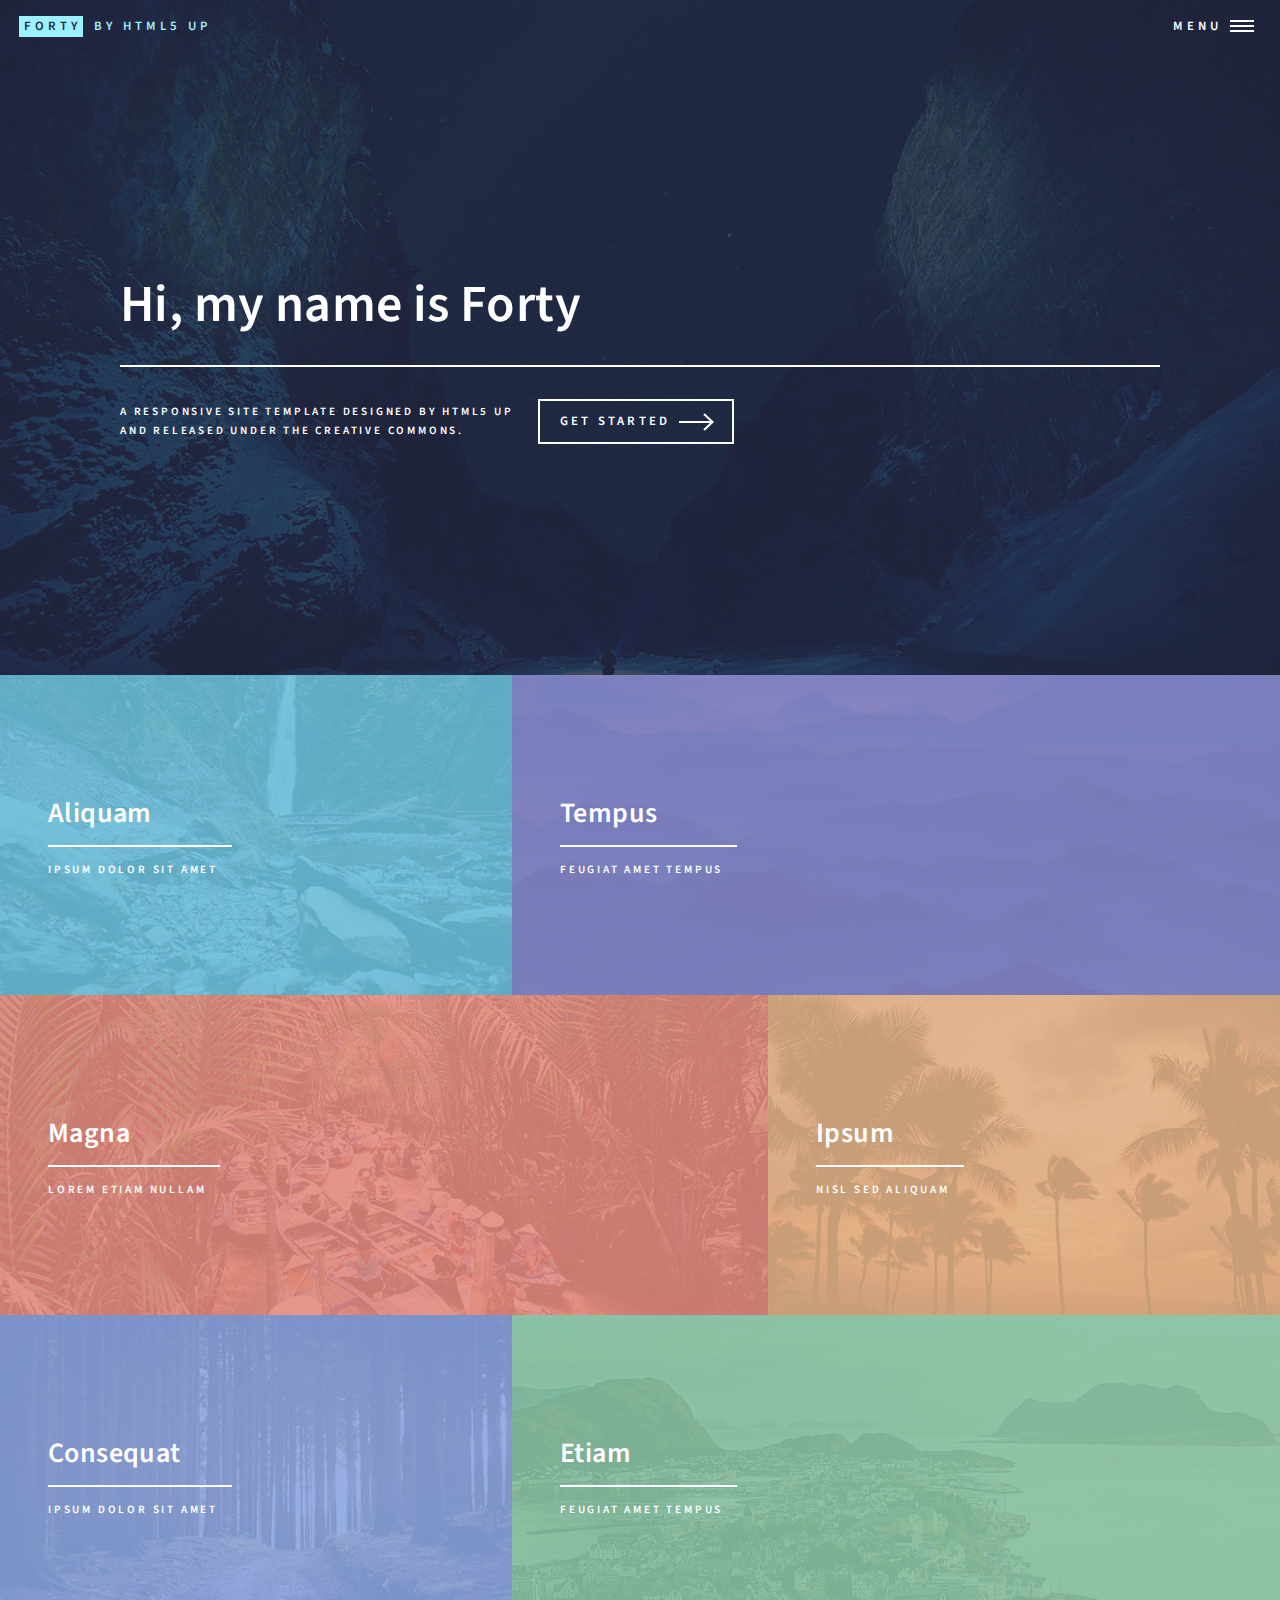
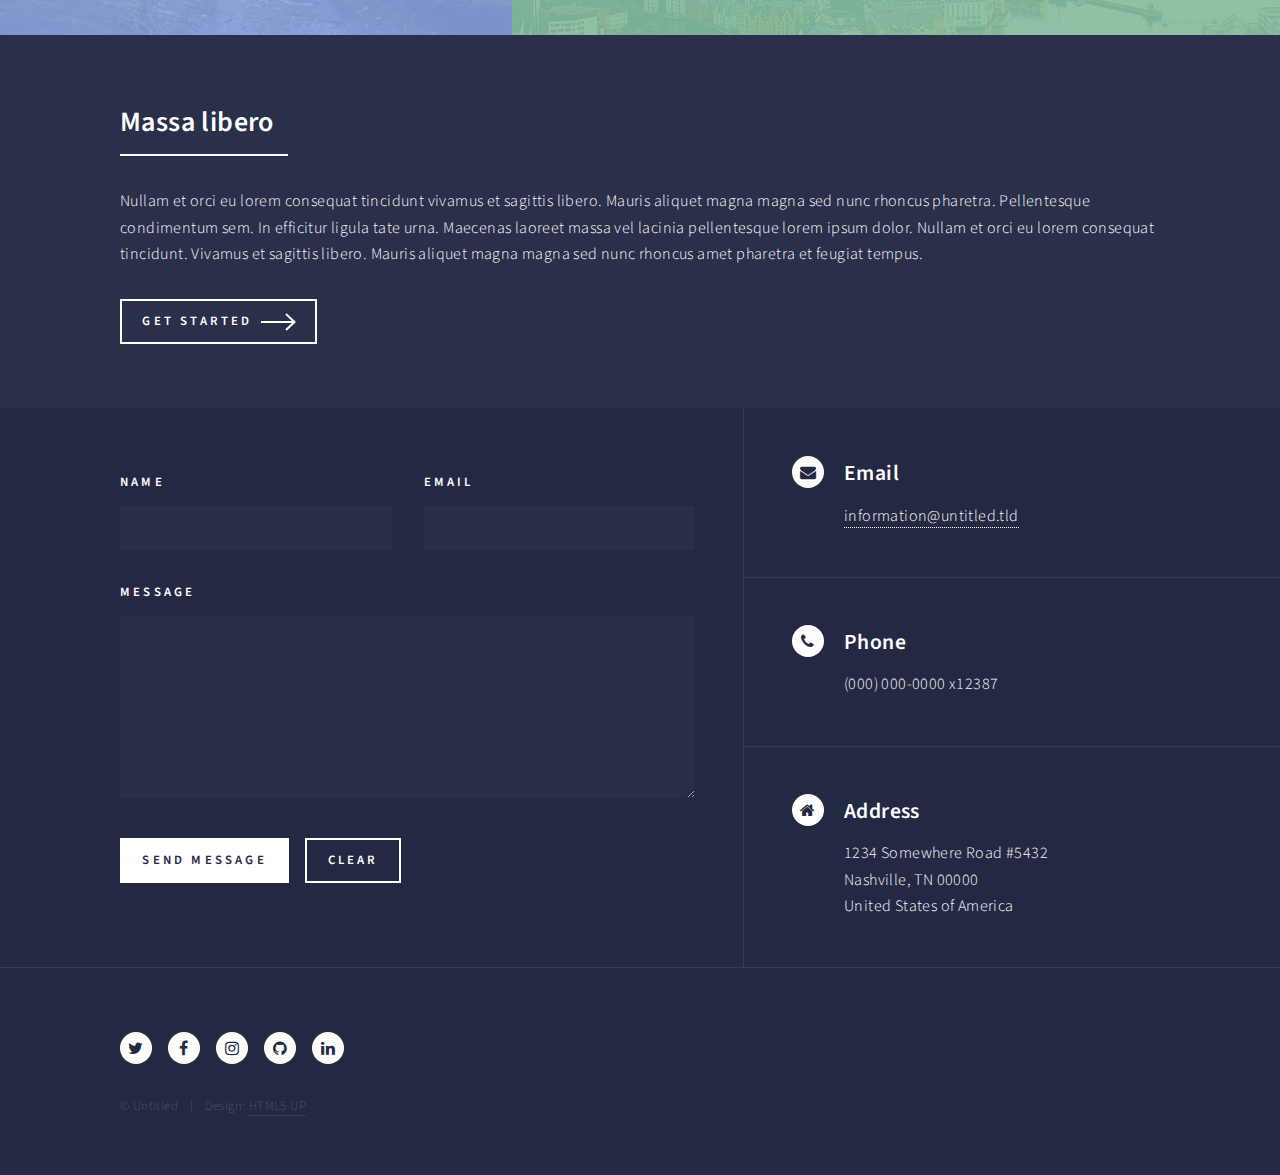
==== index.html @ fed8287c "Updates" ====
<!DOCTYPE html><html><head><meta charSet="utf-8"/><meta http-equiv="x-ua-compatible" content="ie=edge"/><meta name="viewport" content="width=device-width, initial-scale=1, shrink-to-fit=no"/><style data-href="/styles.12181c0f4aa42a146f04.css">@import url(https://fonts.googleapis.com/css?family=Source+Sans+Pro:300,300italic,600,600italic);
/*!
 *  Font Awesome 4.7.0 by @davegandy - http://fontawesome.io - @fontawesome
 *  License - http://fontawesome.io/license (Font: SIL OFL 1.1, CSS: MIT License)
 */@font-face{font-family:FontAwesome;src:url(/static/fontawesome-webfont-674f50d287a8c48dc19ba404d20fe713.eot);src:url(/static/fontawesome-webfont-674f50d287a8c48dc19ba404d20fe713.eot?#iefix&v=4.7.0) format("embedded-opentype"),url(/static/fontawesome-webfont-af7ae505a9eed503f8b8e6982036873e.woff2) format("woff2"),url(/static/fontawesome-webfont-fee66e712a8a08eef5805a46892932ad.woff) format("woff"),url(/static/fontawesome-webfont-b06871f281fee6b241d60582ae9369b9.ttf) format("truetype"),url(/static/fontawesome-webfont-912ec66d7572ff821749319396470bde.svg#fontawesomeregular) format("svg");font-weight:400;font-style:normal}.fa{display:inline-block;font:normal normal normal 14px/1 FontAwesome;font-size:inherit;text-rendering:auto;-webkit-font-smoothing:antialiased;-moz-osx-font-smoothing:grayscale}.fa-lg{font-size:1.33333333em;line-height:.75em;vertical-align:-15%}.fa-2x{font-size:2em}.fa-3x{font-size:3em}.fa-4x{font-size:4em}.fa-5x{font-size:5em}.fa-fw{width:1.28571429em;text-align:center}.fa-ul{padding-left:0;margin-left:2.14285714em;list-style-type:none}.fa-ul>li{position:relative}.fa-li{position:absolute;left:-2.14285714em;width:2.14285714em;top:.14285714em;text-align:center}.fa-li.fa-lg{left:-1.85714286em}.fa-border{padding:.2em .25em .15em;border:.08em solid #eee;border-radius:.1em}.fa-pull-left{float:left}.fa-pull-right{float:right}.fa.fa-pull-left{margin-right:.3em}.fa.fa-pull-right{margin-left:.3em}.pull-right{float:right}.pull-left{float:left}.fa.pull-left{margin-right:.3em}.fa.pull-right{margin-left:.3em}.fa-spin{-webkit-animation:fa-spin 2s linear infinite;animation:fa-spin 2s linear infinite}.fa-pulse{-webkit-animation:fa-spin 1s steps(8) infinite;animation:fa-spin 1s steps(8) infinite}@-webkit-keyframes fa-spin{0%{-webkit-transform:rotate(0deg);transform:rotate(0deg)}to{-webkit-transform:rotate(359deg);transform:rotate(359deg)}}@keyframes fa-spin{0%{-webkit-transform:rotate(0deg);transform:rotate(0deg)}to{-webkit-transform:rotate(359deg);transform:rotate(359deg)}}.fa-rotate-90{-ms-filter:"progid:DXImageTransform.Microsoft.BasicImage(rotation=1)";-webkit-transform:rotate(90deg);transform:rotate(90deg)}.fa-rotate-180{-ms-filter:"progid:DXImageTransform.Microsoft.BasicImage(rotation=2)";-webkit-transform:rotate(180deg);transform:rotate(180deg)}.fa-rotate-270{-ms-filter:"progid:DXImageTransform.Microsoft.BasicImage(rotation=3)";-webkit-transform:rotate(270deg);transform:rotate(270deg)}.fa-flip-horizontal{-ms-filter:"progid:DXImageTransform.Microsoft.BasicImage(rotation=0, mirror=1)";-webkit-transform:scaleX(-1);transform:scaleX(-1)}.fa-flip-vertical{-ms-filter:"progid:DXImageTransform.Microsoft.BasicImage(rotation=2, mirror=1)";-webkit-transform:scaleY(-1);transform:scaleY(-1)}:root .fa-flip-horizontal,:root .fa-flip-vertical,:root .fa-rotate-90,:root .fa-rotate-180,:root .fa-rotate-270{-webkit-filter:none;filter:none}.fa-stack{position:relative;display:inline-block;width:2em;height:2em;line-height:2em;vertical-align:middle}.fa-stack-1x,.fa-stack-2x{position:absolute;left:0;width:100%;text-align:center}.fa-stack-1x{line-height:inherit}.fa-stack-2x{font-size:2em}.fa-inverse{color:#fff}.fa-glass:before{content:"\F000"}.fa-music:before{content:"\F001"}.fa-search:before{content:"\F002"}.fa-envelope-o:before{content:"\F003"}.fa-heart:before{content:"\F004"}.fa-star:before{content:"\F005"}.fa-star-o:before{content:"\F006"}.fa-user:before{content:"\F007"}.fa-film:before{content:"\F008"}.fa-th-large:before{content:"\F009"}.fa-th:before{content:"\F00A"}.fa-th-list:before{content:"\F00B"}.fa-check:before{content:"\F00C"}.fa-close:before,.fa-remove:before,.fa-times:before{content:"\F00D"}.fa-search-plus:before{content:"\F00E"}.fa-search-minus:before{content:"\F010"}.fa-power-off:before{content:"\F011"}.fa-signal:before{content:"\F012"}.fa-cog:before,.fa-gear:before{content:"\F013"}.fa-trash-o:before{content:"\F014"}.fa-home:before{content:"\F015"}.fa-file-o:before{content:"\F016"}.fa-clock-o:before{content:"\F017"}.fa-road:before{content:"\F018"}.fa-download:before{content:"\F019"}.fa-arrow-circle-o-down:before{content:"\F01A"}.fa-arrow-circle-o-up:before{content:"\F01B"}.fa-inbox:before{content:"\F01C"}.fa-play-circle-o:before{content:"\F01D"}.fa-repeat:before,.fa-rotate-right:before{content:"\F01E"}.fa-refresh:before{content:"\F021"}.fa-list-alt:before{content:"\F022"}.fa-lock:before{content:"\F023"}.fa-flag:before{content:"\F024"}.fa-headphones:before{content:"\F025"}.fa-volume-off:before{content:"\F026"}.fa-volume-down:before{content:"\F027"}.fa-volume-up:before{content:"\F028"}.fa-qrcode:before{content:"\F029"}.fa-barcode:before{content:"\F02A"}.fa-tag:before{content:"\F02B"}.fa-tags:before{content:"\F02C"}.fa-book:before{content:"\F02D"}.fa-bookmark:before{content:"\F02E"}.fa-print:before{content:"\F02F"}.fa-camera:before{content:"\F030"}.fa-font:before{content:"\F031"}.fa-bold:before{content:"\F032"}.fa-italic:before{content:"\F033"}.fa-text-height:before{content:"\F034"}.fa-text-width:before{content:"\F035"}.fa-align-left:before{content:"\F036"}.fa-align-center:before{content:"\F037"}.fa-align-right:before{content:"\F038"}.fa-align-justify:before{content:"\F039"}.fa-list:before{content:"\F03A"}.fa-dedent:before,.fa-outdent:before{content:"\F03B"}.fa-indent:before{content:"\F03C"}.fa-video-camera:before{content:"\F03D"}.fa-image:before,.fa-photo:before,.fa-picture-o:before{content:"\F03E"}.fa-pencil:before{content:"\F040"}.fa-map-marker:before{content:"\F041"}.fa-adjust:before{content:"\F042"}.fa-tint:before{content:"\F043"}.fa-edit:before,.fa-pencil-square-o:before{content:"\F044"}.fa-share-square-o:before{content:"\F045"}.fa-check-square-o:before{content:"\F046"}.fa-arrows:before{content:"\F047"}.fa-step-backward:before{content:"\F048"}.fa-fast-backward:before{content:"\F049"}.fa-backward:before{content:"\F04A"}.fa-play:before{content:"\F04B"}.fa-pause:before{content:"\F04C"}.fa-stop:before{content:"\F04D"}.fa-forward:before{content:"\F04E"}.fa-fast-forward:before{content:"\F050"}.fa-step-forward:before{content:"\F051"}.fa-eject:before{content:"\F052"}.fa-chevron-left:before{content:"\F053"}.fa-chevron-right:before{content:"\F054"}.fa-plus-circle:before{content:"\F055"}.fa-minus-circle:before{content:"\F056"}.fa-times-circle:before{content:"\F057"}.fa-check-circle:before{content:"\F058"}.fa-question-circle:before{content:"\F059"}.fa-info-circle:before{content:"\F05A"}.fa-crosshairs:before{content:"\F05B"}.fa-times-circle-o:before{content:"\F05C"}.fa-check-circle-o:before{content:"\F05D"}.fa-ban:before{content:"\F05E"}.fa-arrow-left:before{content:"\F060"}.fa-arrow-right:before{content:"\F061"}.fa-arrow-up:before{content:"\F062"}.fa-arrow-down:before{content:"\F063"}.fa-mail-forward:before,.fa-share:before{content:"\F064"}.fa-expand:before{content:"\F065"}.fa-compress:before{content:"\F066"}.fa-plus:before{content:"\F067"}.fa-minus:before{content:"\F068"}.fa-asterisk:before{content:"\F069"}.fa-exclamation-circle:before{content:"\F06A"}.fa-gift:before{content:"\F06B"}.fa-leaf:before{content:"\F06C"}.fa-fire:before{content:"\F06D"}.fa-eye:before{content:"\F06E"}.fa-eye-slash:before{content:"\F070"}.fa-exclamation-triangle:before,.fa-warning:before{content:"\F071"}.fa-plane:before{content:"\F072"}.fa-calendar:before{content:"\F073"}.fa-random:before{content:"\F074"}.fa-comment:before{content:"\F075"}.fa-magnet:before{content:"\F076"}.fa-chevron-up:before{content:"\F077"}.fa-chevron-down:before{content:"\F078"}.fa-retweet:before{content:"\F079"}.fa-shopping-cart:before{content:"\F07A"}.fa-folder:before{content:"\F07B"}.fa-folder-open:before{content:"\F07C"}.fa-arrows-v:before{content:"\F07D"}.fa-arrows-h:before{content:"\F07E"}.fa-bar-chart-o:before,.fa-bar-chart:before{content:"\F080"}.fa-twitter-square:before{content:"\F081"}.fa-facebook-square:before{content:"\F082"}.fa-camera-retro:before{content:"\F083"}.fa-key:before{content:"\F084"}.fa-cogs:before,.fa-gears:before{content:"\F085"}.fa-comments:before{content:"\F086"}.fa-thumbs-o-up:before{content:"\F087"}.fa-thumbs-o-down:before{content:"\F088"}.fa-star-half:before{content:"\F089"}.fa-heart-o:before{content:"\F08A"}.fa-sign-out:before{content:"\F08B"}.fa-linkedin-square:before{content:"\F08C"}.fa-thumb-tack:before{content:"\F08D"}.fa-external-link:before{content:"\F08E"}.fa-sign-in:before{content:"\F090"}.fa-trophy:before{content:"\F091"}.fa-github-square:before{content:"\F092"}.fa-upload:before{content:"\F093"}.fa-lemon-o:before{content:"\F094"}.fa-phone:before{content:"\F095"}.fa-square-o:before{content:"\F096"}.fa-bookmark-o:before{content:"\F097"}.fa-phone-square:before{content:"\F098"}.fa-twitter:before{content:"\F099"}.fa-facebook-f:before,.fa-facebook:before{content:"\F09A"}.fa-github:before{content:"\F09B"}.fa-unlock:before{content:"\F09C"}.fa-credit-card:before{content:"\F09D"}.fa-feed:before,.fa-rss:before{content:"\F09E"}.fa-hdd-o:before{content:"\F0A0"}.fa-bullhorn:before{content:"\F0A1"}.fa-bell:before{content:"\F0F3"}.fa-certificate:before{content:"\F0A3"}.fa-hand-o-right:before{content:"\F0A4"}.fa-hand-o-left:before{content:"\F0A5"}.fa-hand-o-up:before{content:"\F0A6"}.fa-hand-o-down:before{content:"\F0A7"}.fa-arrow-circle-left:before{content:"\F0A8"}.fa-arrow-circle-right:before{content:"\F0A9"}.fa-arrow-circle-up:before{content:"\F0AA"}.fa-arrow-circle-down:before{content:"\F0AB"}.fa-globe:before{content:"\F0AC"}.fa-wrench:before{content:"\F0AD"}.fa-tasks:before{content:"\F0AE"}.fa-filter:before{content:"\F0B0"}.fa-briefcase:before{content:"\F0B1"}.fa-arrows-alt:before{content:"\F0B2"}.fa-group:before,.fa-users:before{content:"\F0C0"}.fa-chain:before,.fa-link:before{content:"\F0C1"}.fa-cloud:before{content:"\F0C2"}.fa-flask:before{content:"\F0C3"}.fa-cut:before,.fa-scissors:before{content:"\F0C4"}.fa-copy:before,.fa-files-o:before{content:"\F0C5"}.fa-paperclip:before{content:"\F0C6"}.fa-floppy-o:before,.fa-save:before{content:"\F0C7"}.fa-square:before{content:"\F0C8"}.fa-bars:before,.fa-navicon:before,.fa-reorder:before{content:"\F0C9"}.fa-list-ul:before{content:"\F0CA"}.fa-list-ol:before{content:"\F0CB"}.fa-strikethrough:before{content:"\F0CC"}.fa-underline:before{content:"\F0CD"}.fa-table:before{content:"\F0CE"}.fa-magic:before{content:"\F0D0"}.fa-truck:before{content:"\F0D1"}.fa-pinterest:before{content:"\F0D2"}.fa-pinterest-square:before{content:"\F0D3"}.fa-google-plus-square:before{content:"\F0D4"}.fa-google-plus:before{content:"\F0D5"}.fa-money:before{content:"\F0D6"}.fa-caret-down:before{content:"\F0D7"}.fa-caret-up:before{content:"\F0D8"}.fa-caret-left:before{content:"\F0D9"}.fa-caret-right:before{content:"\F0DA"}.fa-columns:before{content:"\F0DB"}.fa-sort:before,.fa-unsorted:before{content:"\F0DC"}.fa-sort-desc:before,.fa-sort-down:before{content:"\F0DD"}.fa-sort-asc:before,.fa-sort-up:before{content:"\F0DE"}.fa-envelope:before{content:"\F0E0"}.fa-linkedin:before{content:"\F0E1"}.fa-rotate-left:before,.fa-undo:before{content:"\F0E2"}.fa-gavel:before,.fa-legal:before{content:"\F0E3"}.fa-dashboard:before,.fa-tachometer:before{content:"\F0E4"}.fa-comment-o:before{content:"\F0E5"}.fa-comments-o:before{content:"\F0E6"}.fa-bolt:before,.fa-flash:before{content:"\F0E7"}.fa-sitemap:before{content:"\F0E8"}.fa-umbrella:before{content:"\F0E9"}.fa-clipboard:before,.fa-paste:before{content:"\F0EA"}.fa-lightbulb-o:before{content:"\F0EB"}.fa-exchange:before{content:"\F0EC"}.fa-cloud-download:before{content:"\F0ED"}.fa-cloud-upload:before{content:"\F0EE"}.fa-user-md:before{content:"\F0F0"}.fa-stethoscope:before{content:"\F0F1"}.fa-suitcase:before{content:"\F0F2"}.fa-bell-o:before{content:"\F0A2"}.fa-coffee:before{content:"\F0F4"}.fa-cutlery:before{content:"\F0F5"}.fa-file-text-o:before{content:"\F0F6"}.fa-building-o:before{content:"\F0F7"}.fa-hospital-o:before{content:"\F0F8"}.fa-ambulance:before{content:"\F0F9"}.fa-medkit:before{content:"\F0FA"}.fa-fighter-jet:before{content:"\F0FB"}.fa-beer:before{content:"\F0FC"}.fa-h-square:before{content:"\F0FD"}.fa-plus-square:before{content:"\F0FE"}.fa-angle-double-left:before{content:"\F100"}.fa-angle-double-right:before{content:"\F101"}.fa-angle-double-up:before{content:"\F102"}.fa-angle-double-down:before{content:"\F103"}.fa-angle-left:before{content:"\F104"}.fa-angle-right:before{content:"\F105"}.fa-angle-up:before{content:"\F106"}.fa-angle-down:before{content:"\F107"}.fa-desktop:before{content:"\F108"}.fa-laptop:before{content:"\F109"}.fa-tablet:before{content:"\F10A"}.fa-mobile-phone:before,.fa-mobile:before{content:"\F10B"}.fa-circle-o:before{content:"\F10C"}.fa-quote-left:before{content:"\F10D"}.fa-quote-right:before{content:"\F10E"}.fa-spinner:before{content:"\F110"}.fa-circle:before{content:"\F111"}.fa-mail-reply:before,.fa-reply:before{content:"\F112"}.fa-github-alt:before{content:"\F113"}.fa-folder-o:before{content:"\F114"}.fa-folder-open-o:before{content:"\F115"}.fa-smile-o:before{content:"\F118"}.fa-frown-o:before{content:"\F119"}.fa-meh-o:before{content:"\F11A"}.fa-gamepad:before{content:"\F11B"}.fa-keyboard-o:before{content:"\F11C"}.fa-flag-o:before{content:"\F11D"}.fa-flag-checkered:before{content:"\F11E"}.fa-terminal:before{content:"\F120"}.fa-code:before{content:"\F121"}.fa-mail-reply-all:before,.fa-reply-all:before{content:"\F122"}.fa-star-half-empty:before,.fa-star-half-full:before,.fa-star-half-o:before{content:"\F123"}.fa-location-arrow:before{content:"\F124"}.fa-crop:before{content:"\F125"}.fa-code-fork:before{content:"\F126"}.fa-chain-broken:before,.fa-unlink:before{content:"\F127"}.fa-question:before{content:"\F128"}.fa-info:before{content:"\F129"}.fa-exclamation:before{content:"\F12A"}.fa-superscript:before{content:"\F12B"}.fa-subscript:before{content:"\F12C"}.fa-eraser:before{content:"\F12D"}.fa-puzzle-piece:before{content:"\F12E"}.fa-microphone:before{content:"\F130"}.fa-microphone-slash:before{content:"\F131"}.fa-shield:before{content:"\F132"}.fa-calendar-o:before{content:"\F133"}.fa-fire-extinguisher:before{content:"\F134"}.fa-rocket:before{content:"\F135"}.fa-maxcdn:before{content:"\F136"}.fa-chevron-circle-left:before{content:"\F137"}.fa-chevron-circle-right:before{content:"\F138"}.fa-chevron-circle-up:before{content:"\F139"}.fa-chevron-circle-down:before{content:"\F13A"}.fa-html5:before{content:"\F13B"}.fa-css3:before{content:"\F13C"}.fa-anchor:before{content:"\F13D"}.fa-unlock-alt:before{content:"\F13E"}.fa-bullseye:before{content:"\F140"}.fa-ellipsis-h:before{content:"\F141"}.fa-ellipsis-v:before{content:"\F142"}.fa-rss-square:before{content:"\F143"}.fa-play-circle:before{content:"\F144"}.fa-ticket:before{content:"\F145"}.fa-minus-square:before{content:"\F146"}.fa-minus-square-o:before{content:"\F147"}.fa-level-up:before{content:"\F148"}.fa-level-down:before{content:"\F149"}.fa-check-square:before{content:"\F14A"}.fa-pencil-square:before{content:"\F14B"}.fa-external-link-square:before{content:"\F14C"}.fa-share-square:before{content:"\F14D"}.fa-compass:before{content:"\F14E"}.fa-caret-square-o-down:before,.fa-toggle-down:before{content:"\F150"}.fa-caret-square-o-up:before,.fa-toggle-up:before{content:"\F151"}.fa-caret-square-o-right:before,.fa-toggle-right:before{content:"\F152"}.fa-eur:before,.fa-euro:before{content:"\F153"}.fa-gbp:before{content:"\F154"}.fa-dollar:before,.fa-usd:before{content:"\F155"}.fa-inr:before,.fa-rupee:before{content:"\F156"}.fa-cny:before,.fa-jpy:before,.fa-rmb:before,.fa-yen:before{content:"\F157"}.fa-rouble:before,.fa-rub:before,.fa-ruble:before{content:"\F158"}.fa-krw:before,.fa-won:before{content:"\F159"}.fa-bitcoin:before,.fa-btc:before{content:"\F15A"}.fa-file:before{content:"\F15B"}.fa-file-text:before{content:"\F15C"}.fa-sort-alpha-asc:before{content:"\F15D"}.fa-sort-alpha-desc:before{content:"\F15E"}.fa-sort-amount-asc:before{content:"\F160"}.fa-sort-amount-desc:before{content:"\F161"}.fa-sort-numeric-asc:before{content:"\F162"}.fa-sort-numeric-desc:before{content:"\F163"}.fa-thumbs-up:before{content:"\F164"}.fa-thumbs-down:before{content:"\F165"}.fa-youtube-square:before{content:"\F166"}.fa-youtube:before{content:"\F167"}.fa-xing:before{content:"\F168"}.fa-xing-square:before{content:"\F169"}.fa-youtube-play:before{content:"\F16A"}.fa-dropbox:before{content:"\F16B"}.fa-stack-overflow:before{content:"\F16C"}.fa-instagram:before{content:"\F16D"}.fa-flickr:before{content:"\F16E"}.fa-adn:before{content:"\F170"}.fa-bitbucket:before{content:"\F171"}.fa-bitbucket-square:before{content:"\F172"}.fa-tumblr:before{content:"\F173"}.fa-tumblr-square:before{content:"\F174"}.fa-long-arrow-down:before{content:"\F175"}.fa-long-arrow-up:before{content:"\F176"}.fa-long-arrow-left:before{content:"\F177"}.fa-long-arrow-right:before{content:"\F178"}.fa-apple:before{content:"\F179"}.fa-windows:before{content:"\F17A"}.fa-android:before{content:"\F17B"}.fa-linux:before{content:"\F17C"}.fa-dribbble:before{content:"\F17D"}.fa-skype:before{content:"\F17E"}.fa-foursquare:before{content:"\F180"}.fa-trello:before{content:"\F181"}.fa-female:before{content:"\F182"}.fa-male:before{content:"\F183"}.fa-gittip:before,.fa-gratipay:before{content:"\F184"}.fa-sun-o:before{content:"\F185"}.fa-moon-o:before{content:"\F186"}.fa-archive:before{content:"\F187"}.fa-bug:before{content:"\F188"}.fa-vk:before{content:"\F189"}.fa-weibo:before{content:"\F18A"}.fa-renren:before{content:"\F18B"}.fa-pagelines:before{content:"\F18C"}.fa-stack-exchange:before{content:"\F18D"}.fa-arrow-circle-o-right:before{content:"\F18E"}.fa-arrow-circle-o-left:before{content:"\F190"}.fa-caret-square-o-left:before,.fa-toggle-left:before{content:"\F191"}.fa-dot-circle-o:before{content:"\F192"}.fa-wheelchair:before{content:"\F193"}.fa-vimeo-square:before{content:"\F194"}.fa-try:before,.fa-turkish-lira:before{content:"\F195"}.fa-plus-square-o:before{content:"\F196"}.fa-space-shuttle:before{content:"\F197"}.fa-slack:before{content:"\F198"}.fa-envelope-square:before{content:"\F199"}.fa-wordpress:before{content:"\F19A"}.fa-openid:before{content:"\F19B"}.fa-bank:before,.fa-institution:before,.fa-university:before{content:"\F19C"}.fa-graduation-cap:before,.fa-mortar-board:before{content:"\F19D"}.fa-yahoo:before{content:"\F19E"}.fa-google:before{content:"\F1A0"}.fa-reddit:before{content:"\F1A1"}.fa-reddit-square:before{content:"\F1A2"}.fa-stumbleupon-circle:before{content:"\F1A3"}.fa-stumbleupon:before{content:"\F1A4"}.fa-delicious:before{content:"\F1A5"}.fa-digg:before{content:"\F1A6"}.fa-pied-piper-pp:before{content:"\F1A7"}.fa-pied-piper-alt:before{content:"\F1A8"}.fa-drupal:before{content:"\F1A9"}.fa-joomla:before{content:"\F1AA"}.fa-language:before{content:"\F1AB"}.fa-fax:before{content:"\F1AC"}.fa-building:before{content:"\F1AD"}.fa-child:before{content:"\F1AE"}.fa-paw:before{content:"\F1B0"}.fa-spoon:before{content:"\F1B1"}.fa-cube:before{content:"\F1B2"}.fa-cubes:before{content:"\F1B3"}.fa-behance:before{content:"\F1B4"}.fa-behance-square:before{content:"\F1B5"}.fa-steam:before{content:"\F1B6"}.fa-steam-square:before{content:"\F1B7"}.fa-recycle:before{content:"\F1B8"}.fa-automobile:before,.fa-car:before{content:"\F1B9"}.fa-cab:before,.fa-taxi:before{content:"\F1BA"}.fa-tree:before{content:"\F1BB"}.fa-spotify:before{content:"\F1BC"}.fa-deviantart:before{content:"\F1BD"}.fa-soundcloud:before{content:"\F1BE"}.fa-database:before{content:"\F1C0"}.fa-file-pdf-o:before{content:"\F1C1"}.fa-file-word-o:before{content:"\F1C2"}.fa-file-excel-o:before{content:"\F1C3"}.fa-file-powerpoint-o:before{content:"\F1C4"}.fa-file-image-o:before,.fa-file-photo-o:before,.fa-file-picture-o:before{content:"\F1C5"}.fa-file-archive-o:before,.fa-file-zip-o:before{content:"\F1C6"}.fa-file-audio-o:before,.fa-file-sound-o:before{content:"\F1C7"}.fa-file-movie-o:before,.fa-file-video-o:before{content:"\F1C8"}.fa-file-code-o:before{content:"\F1C9"}.fa-vine:before{content:"\F1CA"}.fa-codepen:before{content:"\F1CB"}.fa-jsfiddle:before{content:"\F1CC"}.fa-life-bouy:before,.fa-life-buoy:before,.fa-life-ring:before,.fa-life-saver:before,.fa-support:before{content:"\F1CD"}.fa-circle-o-notch:before{content:"\F1CE"}.fa-ra:before,.fa-rebel:before,.fa-resistance:before{content:"\F1D0"}.fa-empire:before,.fa-ge:before{content:"\F1D1"}.fa-git-square:before{content:"\F1D2"}.fa-git:before{content:"\F1D3"}.fa-hacker-news:before,.fa-y-combinator-square:before,.fa-yc-square:before{content:"\F1D4"}.fa-tencent-weibo:before{content:"\F1D5"}.fa-qq:before{content:"\F1D6"}.fa-wechat:before,.fa-weixin:before{content:"\F1D7"}.fa-paper-plane:before,.fa-send:before{content:"\F1D8"}.fa-paper-plane-o:before,.fa-send-o:before{content:"\F1D9"}.fa-history:before{content:"\F1DA"}.fa-circle-thin:before{content:"\F1DB"}.fa-header:before{content:"\F1DC"}.fa-paragraph:before{content:"\F1DD"}.fa-sliders:before{content:"\F1DE"}.fa-share-alt:before{content:"\F1E0"}.fa-share-alt-square:before{content:"\F1E1"}.fa-bomb:before{content:"\F1E2"}.fa-futbol-o:before,.fa-soccer-ball-o:before{content:"\F1E3"}.fa-tty:before{content:"\F1E4"}.fa-binoculars:before{content:"\F1E5"}.fa-plug:before{content:"\F1E6"}.fa-slideshare:before{content:"\F1E7"}.fa-twitch:before{content:"\F1E8"}.fa-yelp:before{content:"\F1E9"}.fa-newspaper-o:before{content:"\F1EA"}.fa-wifi:before{content:"\F1EB"}.fa-calculator:before{content:"\F1EC"}.fa-paypal:before{content:"\F1ED"}.fa-google-wallet:before{content:"\F1EE"}.fa-cc-visa:before{content:"\F1F0"}.fa-cc-mastercard:before{content:"\F1F1"}.fa-cc-discover:before{content:"\F1F2"}.fa-cc-amex:before{content:"\F1F3"}.fa-cc-paypal:before{content:"\F1F4"}.fa-cc-stripe:before{content:"\F1F5"}.fa-bell-slash:before{content:"\F1F6"}.fa-bell-slash-o:before{content:"\F1F7"}.fa-trash:before{content:"\F1F8"}.fa-copyright:before{content:"\F1F9"}.fa-at:before{content:"\F1FA"}.fa-eyedropper:before{content:"\F1FB"}.fa-paint-brush:before{content:"\F1FC"}.fa-birthday-cake:before{content:"\F1FD"}.fa-area-chart:before{content:"\F1FE"}.fa-pie-chart:before{content:"\F200"}.fa-line-chart:before{content:"\F201"}.fa-lastfm:before{content:"\F202"}.fa-lastfm-square:before{content:"\F203"}.fa-toggle-off:before{content:"\F204"}.fa-toggle-on:before{content:"\F205"}.fa-bicycle:before{content:"\F206"}.fa-bus:before{content:"\F207"}.fa-ioxhost:before{content:"\F208"}.fa-angellist:before{content:"\F209"}.fa-cc:before{content:"\F20A"}.fa-ils:before,.fa-shekel:before,.fa-sheqel:before{content:"\F20B"}.fa-meanpath:before{content:"\F20C"}.fa-buysellads:before{content:"\F20D"}.fa-connectdevelop:before{content:"\F20E"}.fa-dashcube:before{content:"\F210"}.fa-forumbee:before{content:"\F211"}.fa-leanpub:before{content:"\F212"}.fa-sellsy:before{content:"\F213"}.fa-shirtsinbulk:before{content:"\F214"}.fa-simplybuilt:before{content:"\F215"}.fa-skyatlas:before{content:"\F216"}.fa-cart-plus:before{content:"\F217"}.fa-cart-arrow-down:before{content:"\F218"}.fa-diamond:before{content:"\F219"}.fa-ship:before{content:"\F21A"}.fa-user-secret:before{content:"\F21B"}.fa-motorcycle:before{content:"\F21C"}.fa-street-view:before{content:"\F21D"}.fa-heartbeat:before{content:"\F21E"}.fa-venus:before{content:"\F221"}.fa-mars:before{content:"\F222"}.fa-mercury:before{content:"\F223"}.fa-intersex:before,.fa-transgender:before{content:"\F224"}.fa-transgender-alt:before{content:"\F225"}.fa-venus-double:before{content:"\F226"}.fa-mars-double:before{content:"\F227"}.fa-venus-mars:before{content:"\F228"}.fa-mars-stroke:before{content:"\F229"}.fa-mars-stroke-v:before{content:"\F22A"}.fa-mars-stroke-h:before{content:"\F22B"}.fa-neuter:before{content:"\F22C"}.fa-genderless:before{content:"\F22D"}.fa-facebook-official:before{content:"\F230"}.fa-pinterest-p:before{content:"\F231"}.fa-whatsapp:before{content:"\F232"}.fa-server:before{content:"\F233"}.fa-user-plus:before{content:"\F234"}.fa-user-times:before{content:"\F235"}.fa-bed:before,.fa-hotel:before{content:"\F236"}.fa-viacoin:before{content:"\F237"}.fa-train:before{content:"\F238"}.fa-subway:before{content:"\F239"}.fa-medium:before{content:"\F23A"}.fa-y-combinator:before,.fa-yc:before{content:"\F23B"}.fa-optin-monster:before{content:"\F23C"}.fa-opencart:before{content:"\F23D"}.fa-expeditedssl:before{content:"\F23E"}.fa-battery-4:before,.fa-battery-full:before,.fa-battery:before{content:"\F240"}.fa-battery-3:before,.fa-battery-three-quarters:before{content:"\F241"}.fa-battery-2:before,.fa-battery-half:before{content:"\F242"}.fa-battery-1:before,.fa-battery-quarter:before{content:"\F243"}.fa-battery-0:before,.fa-battery-empty:before{content:"\F244"}.fa-mouse-pointer:before{content:"\F245"}.fa-i-cursor:before{content:"\F246"}.fa-object-group:before{content:"\F247"}.fa-object-ungroup:before{content:"\F248"}.fa-sticky-note:before{content:"\F249"}.fa-sticky-note-o:before{content:"\F24A"}.fa-cc-jcb:before{content:"\F24B"}.fa-cc-diners-club:before{content:"\F24C"}.fa-clone:before{content:"\F24D"}.fa-balance-scale:before{content:"\F24E"}.fa-hourglass-o:before{content:"\F250"}.fa-hourglass-1:before,.fa-hourglass-start:before{content:"\F251"}.fa-hourglass-2:before,.fa-hourglass-half:before{content:"\F252"}.fa-hourglass-3:before,.fa-hourglass-end:before{content:"\F253"}.fa-hourglass:before{content:"\F254"}.fa-hand-grab-o:before,.fa-hand-rock-o:before{content:"\F255"}.fa-hand-paper-o:before,.fa-hand-stop-o:before{content:"\F256"}.fa-hand-scissors-o:before{content:"\F257"}.fa-hand-lizard-o:before{content:"\F258"}.fa-hand-spock-o:before{content:"\F259"}.fa-hand-pointer-o:before{content:"\F25A"}.fa-hand-peace-o:before{content:"\F25B"}.fa-trademark:before{content:"\F25C"}.fa-registered:before{content:"\F25D"}.fa-creative-commons:before{content:"\F25E"}.fa-gg:before{content:"\F260"}.fa-gg-circle:before{content:"\F261"}.fa-tripadvisor:before{content:"\F262"}.fa-odnoklassniki:before{content:"\F263"}.fa-odnoklassniki-square:before{content:"\F264"}.fa-get-pocket:before{content:"\F265"}.fa-wikipedia-w:before{content:"\F266"}.fa-safari:before{content:"\F267"}.fa-chrome:before{content:"\F268"}.fa-firefox:before{content:"\F269"}.fa-opera:before{content:"\F26A"}.fa-internet-explorer:before{content:"\F26B"}.fa-television:before,.fa-tv:before{content:"\F26C"}.fa-contao:before{content:"\F26D"}.fa-500px:before{content:"\F26E"}.fa-amazon:before{content:"\F270"}.fa-calendar-plus-o:before{content:"\F271"}.fa-calendar-minus-o:before{content:"\F272"}.fa-calendar-times-o:before{content:"\F273"}.fa-calendar-check-o:before{content:"\F274"}.fa-industry:before{content:"\F275"}.fa-map-pin:before{content:"\F276"}.fa-map-signs:before{content:"\F277"}.fa-map-o:before{content:"\F278"}.fa-map:before{content:"\F279"}.fa-commenting:before{content:"\F27A"}.fa-commenting-o:before{content:"\F27B"}.fa-houzz:before{content:"\F27C"}.fa-vimeo:before{content:"\F27D"}.fa-black-tie:before{content:"\F27E"}.fa-fonticons:before{content:"\F280"}.fa-reddit-alien:before{content:"\F281"}.fa-edge:before{content:"\F282"}.fa-credit-card-alt:before{content:"\F283"}.fa-codiepie:before{content:"\F284"}.fa-modx:before{content:"\F285"}.fa-fort-awesome:before{content:"\F286"}.fa-usb:before{content:"\F287"}.fa-product-hunt:before{content:"\F288"}.fa-mixcloud:before{content:"\F289"}.fa-scribd:before{content:"\F28A"}.fa-pause-circle:before{content:"\F28B"}.fa-pause-circle-o:before{content:"\F28C"}.fa-stop-circle:before{content:"\F28D"}.fa-stop-circle-o:before{content:"\F28E"}.fa-shopping-bag:before{content:"\F290"}.fa-shopping-basket:before{content:"\F291"}.fa-hashtag:before{content:"\F292"}.fa-bluetooth:before{content:"\F293"}.fa-bluetooth-b:before{content:"\F294"}.fa-percent:before{content:"\F295"}.fa-gitlab:before{content:"\F296"}.fa-wpbeginner:before{content:"\F297"}.fa-wpforms:before{content:"\F298"}.fa-envira:before{content:"\F299"}.fa-universal-access:before{content:"\F29A"}.fa-wheelchair-alt:before{content:"\F29B"}.fa-question-circle-o:before{content:"\F29C"}.fa-blind:before{content:"\F29D"}.fa-audio-description:before{content:"\F29E"}.fa-volume-control-phone:before{content:"\F2A0"}.fa-braille:before{content:"\F2A1"}.fa-assistive-listening-systems:before{content:"\F2A2"}.fa-american-sign-language-interpreting:before,.fa-asl-interpreting:before{content:"\F2A3"}.fa-deaf:before,.fa-deafness:before,.fa-hard-of-hearing:before{content:"\F2A4"}.fa-glide:before{content:"\F2A5"}.fa-glide-g:before{content:"\F2A6"}.fa-sign-language:before,.fa-signing:before{content:"\F2A7"}.fa-low-vision:before{content:"\F2A8"}.fa-viadeo:before{content:"\F2A9"}.fa-viadeo-square:before{content:"\F2AA"}.fa-snapchat:before{content:"\F2AB"}.fa-snapchat-ghost:before{content:"\F2AC"}.fa-snapchat-square:before{content:"\F2AD"}.fa-pied-piper:before{content:"\F2AE"}.fa-first-order:before{content:"\F2B0"}.fa-yoast:before{content:"\F2B1"}.fa-themeisle:before{content:"\F2B2"}.fa-google-plus-circle:before,.fa-google-plus-official:before{content:"\F2B3"}.fa-fa:before,.fa-font-awesome:before{content:"\F2B4"}.fa-handshake-o:before{content:"\F2B5"}.fa-envelope-open:before{content:"\F2B6"}.fa-envelope-open-o:before{content:"\F2B7"}.fa-linode:before{content:"\F2B8"}.fa-address-book:before{content:"\F2B9"}.fa-address-book-o:before{content:"\F2BA"}.fa-address-card:before,.fa-vcard:before{content:"\F2BB"}.fa-address-card-o:before,.fa-vcard-o:before{content:"\F2BC"}.fa-user-circle:before{content:"\F2BD"}.fa-user-circle-o:before{content:"\F2BE"}.fa-user-o:before{content:"\F2C0"}.fa-id-badge:before{content:"\F2C1"}.fa-drivers-license:before,.fa-id-card:before{content:"\F2C2"}.fa-drivers-license-o:before,.fa-id-card-o:before{content:"\F2C3"}.fa-quora:before{content:"\F2C4"}.fa-free-code-camp:before{content:"\F2C5"}.fa-telegram:before{content:"\F2C6"}.fa-thermometer-4:before,.fa-thermometer-full:before,.fa-thermometer:before{content:"\F2C7"}.fa-thermometer-3:before,.fa-thermometer-three-quarters:before{content:"\F2C8"}.fa-thermometer-2:before,.fa-thermometer-half:before{content:"\F2C9"}.fa-thermometer-1:before,.fa-thermometer-quarter:before{content:"\F2CA"}.fa-thermometer-0:before,.fa-thermometer-empty:before{content:"\F2CB"}.fa-shower:before{content:"\F2CC"}.fa-bath:before,.fa-bathtub:before,.fa-s15:before{content:"\F2CD"}.fa-podcast:before{content:"\F2CE"}.fa-window-maximize:before{content:"\F2D0"}.fa-window-minimize:before{content:"\F2D1"}.fa-window-restore:before{content:"\F2D2"}.fa-times-rectangle:before,.fa-window-close:before{content:"\F2D3"}.fa-times-rectangle-o:before,.fa-window-close-o:before{content:"\F2D4"}.fa-bandcamp:before{content:"\F2D5"}.fa-grav:before{content:"\F2D6"}.fa-etsy:before{content:"\F2D7"}.fa-imdb:before{content:"\F2D8"}.fa-ravelry:before{content:"\F2D9"}.fa-eercast:before{content:"\F2DA"}.fa-microchip:before{content:"\F2DB"}.fa-snowflake-o:before{content:"\F2DC"}.fa-superpowers:before{content:"\F2DD"}.fa-wpexplorer:before{content:"\F2DE"}.fa-meetup:before{content:"\F2E0"}.sr-only{position:absolute;width:1px;height:1px;padding:0;margin:-1px;overflow:hidden;clip:rect(0,0,0,0);border:0}.sr-only-focusable:active,.sr-only-focusable:focus{position:static;width:auto;height:auto;margin:0;overflow:visible;clip:auto}.mb-5{margin-bottom:2em}@media screen and (min-width:981px){.grid-wrapper{display:grid;grid-gap:0 2.25em;grid-template-columns:repeat(12,1fr);margin:0 auto;width:100%}.col-1{grid-column:span 1}.col-2{grid-column:span 2}.col-3{grid-column:span 3}.col-4{grid-column:span 4}.col-5{grid-column:span 5}.col-6{grid-column:span 6}.col-7{grid-column:span 7}.col-8{grid-column:span 8}.col-9{grid-column:span 9}.col-10{grid-column:span 10}.col-11{grid-column:span 11}.col-12{grid-column:span 12}}a,abbr,acronym,address,applet,article,aside,audio,b,big,blockquote,body,canvas,caption,center,cite,code,dd,del,details,dfn,div,dl,dt,em,embed,fieldset,figcaption,figure,footer,form,h1,h2,h3,h4,h5,h6,header,hgroup,html,i,iframe,img,ins,kbd,label,legend,li,mark,menu,nav,object,ol,output,p,pre,q,ruby,s,samp,section,small,span,strike,strong,sub,summary,sup,table,tbody,td,tfoot,th,thead,time,tr,tt,u,ul,var,video{margin:0;padding:0;border:0;font-size:100%;font:inherit;vertical-align:baseline}article,aside,details,figcaption,figure,footer,header,hgroup,menu,nav,section{display:block}body{line-height:1}ol,ul{list-style:none}blockquote,q{quotes:none}blockquote:after,blockquote:before,q:after,q:before{content:"";content:none}table{border-collapse:collapse;border-spacing:0}body{-webkit-text-size-adjust:none}*,:after,:before{box-sizing:border-box}@-ms-viewport{width:device-width}body{-ms-overflow-style:scrollbar}@media screen and (max-width:480px){body,html{min-width:320px}}body{background:#242943}body.is-loading *,body.is-loading :after,body.is-loading :before{-webkit-animation:none!important;animation:none!important;-webkit-transition:none!important;transition:none!important}body,input,select,textarea{color:#fff;font-family:Source Sans Pro,Helvetica,sans-serif;font-size:17pt;font-weight:300;letter-spacing:.025em;line-height:1.65}@media screen and (max-width:1680px){body,input,select,textarea{font-size:14pt}}@media screen and (max-width:1280px){body,input,select,textarea{font-size:12pt}}@media screen and (max-width:360px){body,input,select,textarea{font-size:11pt}}a{-webkit-transition:color .2s ease-in-out,border-bottom-color .2s ease-in-out;transition:color .2s ease-in-out,border-bottom-color .2s ease-in-out;border-bottom:1px dotted;color:inherit;text-decoration:none}a:hover{border-bottom-color:transparent;color:#9bf1ff!important}a:active{color:#53e3fb!important}b,strong{color:#fff;font-weight:600}em,i{font-style:italic}p{margin:0 0 2em}h1,h2,h3,h4,h5,h6{color:#fff;font-weight:600;line-height:1.65;margin:0 0 1em}h1 a,h2 a,h3 a,h4 a,h5 a,h6 a{color:inherit;border-bottom:0}h1{font-size:2.5em}h2{font-size:1.75em}h3{font-size:1.35em}h4{font-size:1.1em}h5{font-size:.9em}h6{font-size:.7em}@media screen and (max-width:736px){h1{font-size:2em}h2{font-size:1.5em}h3{font-size:1.25em}}sub{top:.5em}sub,sup{font-size:.8em;position:relative}sup{top:-.5em}blockquote{border-left:4px solid rgba(212,212,255,.1);font-style:italic;margin:0 0 2em;padding:.5em 0 .5em 2em}code{background:rgba(212,212,255,.035);margin:0 .25em;padding:.25em .65em}code,pre{font-family:Courier New,monospace;font-size:.9em}pre{-webkit-overflow-scrolling:touch;margin:0 0 2em}pre code{display:block;line-height:1.75;padding:1em 1.5em;overflow-x:auto}hr{border:0;border-bottom:1px solid rgba(212,212,255,.1);margin:2em 0}hr.major{margin:3em 0}.align-left{text-align:left}.align-center{text-align:center}.align-right{text-align:right}article.special,section.special{text-align:center}header.major{width:-webkit-max-content;width:-ms-max-content;width:max-content;margin-bottom:2em}header.major>:first-child{margin-bottom:0;width:calc(100% + .5em)}header.major>:first-child:after{content:"";background-color:#fff;display:block;height:2px;margin:.325em 0 .5em;width:100%}header.major>p{font-size:.7em;font-weight:600;letter-spacing:.25em;margin-bottom:0;text-transform:uppercase}body.is-ie header.major>:first-child:after{max-width:9em}body.is-ie header.major>h1:after{max-width:100%!important}@media screen and (max-width:736px){header.major>p br{display:none}}form,form .field{margin:0 0 2em}form .field.half{width:50%;float:left;padding:0 0 0 1em}form .field.half.first{padding:0 1em 0 0}form>.actions{margin:2.5em 0 0!important}@media screen and (max-width:736px){form .field{margin:0 0 1.5em}form .field.half{padding:0 0 0 .75em}form .field.half.first{padding:0 .75em 0 0}form>.actions{margin:2em 0 0!important}}@media screen and (max-width:480px){form .field.half{width:100%;float:none;padding:0}form .field.half.first{padding:0}}label{color:#fff;display:block;font-size:.8em;font-weight:600;letter-spacing:.25em;margin:0 0 1em;text-transform:uppercase}input[type=email],input[type=password],input[type=search],input[type=tel],input[type=text],input[type=url],select,textarea{-moz-appearance:none;-webkit-appearance:none;-ms-appearance:none;appearance:none;background:rgba(212,212,255,.035);border:none;border-radius:0;color:inherit;display:block;outline:0;padding:0 1em;text-decoration:none;width:100%;resize:vertical}input[type=email]:invalid,input[type=password]:invalid,input[type=search]:invalid,input[type=tel]:invalid,input[type=text]:invalid,input[type=url]:invalid,select:invalid,textarea:invalid{box-shadow:none}input[type=email]:focus,input[type=password]:focus,input[type=search]:focus,input[type=tel]:focus,input[type=text]:focus,input[type=url]:focus,select:focus,textarea:focus{border-color:#9bf1ff;box-shadow:0 0 0 2px #9bf1ff}.select-wrapper{text-decoration:none;display:block;position:relative}.select-wrapper:before{-moz-osx-font-smoothing:grayscale;-webkit-font-smoothing:antialiased;font-family:FontAwesome;font-style:normal;font-weight:400;text-transform:none!important;color:rgba(212,212,255,.1);content:"\F078";display:block;height:2.75em;line-height:2.75em;pointer-events:none;position:absolute;right:0;text-align:center;top:0;width:2.75em}.select-wrapper select::-ms-expand{display:none}input[type=email],input[type=password],input[type=search],input[type=tel],input[type=text],input[type=url],select{height:2.75em}textarea{padding:.75em 1em}input[type=checkbox],input[type=radio]{-moz-appearance:none;-webkit-appearance:none;-ms-appearance:none;appearance:none;display:block;float:left;margin-right:-2em;opacity:0;width:1em;z-index:-1}input[type=checkbox]+label,input[type=radio]+label{text-decoration:none;color:#fff;cursor:pointer;display:inline-block;font-weight:300;padding-left:2.65em;padding-right:.75em;position:relative}input[type=checkbox]+label:before,input[type=radio]+label:before{-moz-osx-font-smoothing:grayscale;-webkit-font-smoothing:antialiased;font-family:FontAwesome;font-style:normal;font-weight:400;text-transform:none!important;background:rgba(212,212,255,.035);content:"";display:inline-block;height:1.65em;left:0;letter-spacing:0;line-height:1.58125em;position:absolute;text-align:center;top:0;width:1.65em}input[type=checkbox]:checked+label:before,input[type=radio]:checked+label:before{background:#fff;border-color:#9bf1ff;content:"\F00C";color:#242943}input[type=checkbox]:focus+label:before,input[type=radio]:focus+label:before{box-shadow:0 0 0 2px #9bf1ff}input[type=radio]+label:before{border-radius:100%}::-webkit-input-placeholder{color:rgba(244,244,255,.2)!important;opacity:1}:-moz-placeholder,::-moz-placeholder{color:rgba(244,244,255,.2)!important;opacity:1}:-ms-input-placeholder{color:rgba(244,244,255,.2)!important;opacity:1}.formerize-placeholder{color:rgba(244,244,255,.2)!important;opacity:1}.box{border:1px solid rgba(212,212,255,.1);margin-bottom:2em;padding:1.5em}.box>:last-child,.box>:last-child>:last-child,.box>:last-child>:last-child>:last-child{margin-bottom:0}.box.alt{border:0;border-radius:0;padding:0}.icon{text-decoration:none;border-bottom:none;position:relative}.icon:before{-moz-osx-font-smoothing:grayscale;-webkit-font-smoothing:antialiased;font-family:FontAwesome;font-style:normal;font-weight:400;text-transform:none!important}.icon>.label{display:none}.icon.alt:before{background-color:#fff;border-radius:100%;color:#242943;display:inline-block;height:2em;line-height:2em;text-align:center;width:2em}a.icon.alt:before{-webkit-transition:background-color .2s ease-in-out;transition:background-color .2s ease-in-out}a.icon.alt:hover:before{background-color:#6fc3df}a.icon.alt:active:before{background-color:#37a6cb}.image{border:0;display:inline-block;position:relative}.image img{display:block}.image.left,.image.right{max-width:30%}.image.left img,.image.right img{width:100%}.image.left{float:left;margin:0 1.5em 1.25em 0;top:.25em}.image.right{float:right;margin:0 0 1.25em 1.5em;top:.25em}.image.fit{display:block;margin:0 0 2em;width:100%}.image.fit img{width:100%}.image.main{display:block;margin:2.5em 0;width:100%}.image.main img{width:100%}@media screen and (max-width:736px){.image.main{margin:1.5em 0}}ol{list-style:decimal;margin:0 0 2em;padding-left:1.25em}ol li{padding-left:.25em}ul{list-style:disc;margin:0 0 2em;padding-left:1em}ul li{padding-left:.5em}ul.alt{list-style:none;padding-left:0}ul.alt li{border-top:1px solid rgba(212,212,255,.1);padding:.5em 0}ul.alt li:first-child{border-top:0;padding-top:0}ul.icons{cursor:default;list-style:none;padding-left:0}ul.icons li{display:inline-block;padding:0 1em 0 0}ul.icons li:last-child{padding-right:0}@media screen and (max-width:736px){ul.icons li{padding:0 .75em 0 0}}ul.actions{cursor:default;list-style:none;padding-left:0}ul.actions li{display:inline-block;padding:0 1em 0 0;vertical-align:middle}ul.actions li:last-child{padding-right:0}ul.actions.small li{padding:0 1em 0 0}ul.actions.vertical li{display:block;padding:1em 0 0}ul.actions.vertical li:first-child{padding-top:0}ul.actions.vertical li>*{margin-bottom:0}ul.actions.vertical.small li:first-child{padding-top:0}ul.actions.fit{display:table;margin-left:-1em;padding:0;table-layout:fixed;width:calc(100% + 1em)}ul.actions.fit li{display:table-cell;padding:0 0 0 1em}ul.actions.fit li>*{margin-bottom:0}ul.actions.fit.small{margin-left:-1em;width:calc(100% + 1em)}ul.actions.fit.small li{padding:0 0 0 1em}ul.pagination{cursor:default;list-style:none;padding-left:0}ul.pagination li{display:inline-block;padding-left:0;vertical-align:middle}ul.pagination li>.page{-webkit-transition:background-color .2s ease-in-out,color .2s ease-in-out;transition:background-color .2s ease-in-out,color .2s ease-in-out;border-bottom:0;display:inline-block;font-size:.8em;font-weight:600;height:1.5em;line-height:1.5em;margin:0 .125em;min-width:1.5em;padding:0 .5em;text-align:center}ul.pagination li>.page.active{background-color:#fff;color:#242943}ul.pagination li>.page.active:hover{background-color:#9bf1ff;color:#242943!important}ul.pagination li>.page.active:active{background-color:#53e3fb}ul.pagination li:first-child{padding-right:.75em}ul.pagination li:last-child{padding-left:.75em}@media screen and (max-width:480px){ul.pagination li:nth-child(n+2):nth-last-child(n+2){display:none}ul.pagination li:first-child{padding-right:0}}dl{margin:0 0 2em}dl dt{display:block;font-weight:600;margin:0 0 1em}dl dd{margin-left:2em}.table-wrapper{-webkit-overflow-scrolling:touch;overflow-x:auto}table{margin:0 0 2em;width:100%}table tbody tr{border:1px solid rgba(212,212,255,.1);border-left:0;border-right:0}table tbody tr:nth-child(odd){background-color:rgba(212,212,255,.035)}table td{padding:.75em}table th{color:#fff;font-size:.9em;font-weight:600;padding:0 .75em .75em;text-align:left}table thead{border-bottom:2px solid rgba(212,212,255,.1)}table tfoot{border-top:2px solid rgba(212,212,255,.1)}table.alt{border-collapse:separate}table.alt tbody tr td{border-color:rgba(212,212,255,.1);border-style:solid;border-width:0 1px 1px 0}table.alt tbody tr td:first-child{border-left-width:1px}table.alt tbody tr:first-child td{border-top-width:1px}table.alt thead{border-bottom:0}table.alt tfoot{border-top:0}.button,button,input[type=button],input[type=reset],input[type=submit]{-moz-appearance:none;-webkit-appearance:none;-ms-appearance:none;appearance:none;-webkit-transition:background-color .2s ease-in-out,box-shadow .2s ease-in-out,color .2s ease-in-out;transition:background-color .2s ease-in-out,box-shadow .2s ease-in-out,color .2s ease-in-out;background-color:transparent;border:0;border-radius:0;box-shadow:inset 0 0 0 2px #fff;color:#fff;cursor:pointer;display:inline-block;font-size:.8em;font-weight:600;height:3.5em;letter-spacing:.25em;line-height:3.5em;padding:0 1.75em;text-align:center;text-decoration:none;text-transform:uppercase;white-space:nowrap}.button:active,.button:hover,button:active,button:hover,input[type=button]:active,input[type=button]:hover,input[type=reset]:active,input[type=reset]:hover,input[type=submit]:active,input[type=submit]:hover{box-shadow:inset 0 0 0 2px #9bf1ff;color:#9bf1ff}.button:active,button:active,input[type=button]:active,input[type=reset]:active,input[type=submit]:active{background-color:rgba(155,241,255,.1);box-shadow:inset 0 0 0 2px #53e3fb;color:#53e3fb}.button.icon:before,button.icon:before,input[type=button].icon:before,input[type=reset].icon:before,input[type=submit].icon:before{margin-right:.5em}.button.fit,button.fit,input[type=button].fit,input[type=reset].fit,input[type=submit].fit{display:block;margin:0 0 1em;width:100%}.button.small,button.small,input[type=button].small,input[type=reset].small,input[type=submit].small{font-size:.6em}.button.big,button.big,input[type=button].big,input[type=reset].big,input[type=submit].big{font-size:1.25em;height:3em;line-height:3em}.button.next,button.next,input[type=button].next,input[type=reset].next,input[type=submit].next{padding-right:4.5em;position:relative}.button.next:after,.button.next:before,button.next:after,button.next:before,input[type=button].next:after,input[type=button].next:before,input[type=reset].next:after,input[type=reset].next:before,input[type=submit].next:after,input[type=submit].next:before{-webkit-transition:opacity .2s ease-in-out;transition:opacity .2s ease-in-out;background-position:100%;background-repeat:no-repeat;background-size:36px 24px;content:"";display:block;height:100%;position:absolute;right:1.5em;top:0;vertical-align:middle;width:36px}.button.next:before,button.next:before,input[type=button].next:before,input[type=reset].next:before,input[type=submit].next:before{background-image:url("data:image/svg+xml;charset=utf8,%3Csvg xmlns='http://www.w3.org/2000/svg' xmlns:xlink='http://www.w3.org/1999/xlink' width='36px' height='24px' viewBox='0 0 36 24' zoomAndPan='disable'%3E%3Cstyle%3Eline %7B stroke: %23fff%3B stroke-width: 2px%3B %7D%3C/style%3E%3Cline x1='0' y1='12' x2='34' y2='12' /%3E%3Cline x1='25' y1='4' x2='34' y2='12.5' /%3E%3Cline x1='25' y1='20' x2='34' y2='11.5' /%3E%3C/svg%3E")}.button.next:after,button.next:after,input[type=button].next:after,input[type=reset].next:after,input[type=submit].next:after{background-image:url("data:image/svg+xml;charset=utf8,%3Csvg xmlns='http://www.w3.org/2000/svg' xmlns:xlink='http://www.w3.org/1999/xlink' width='36px' height='24px' viewBox='0 0 36 24' zoomAndPan='disable'%3E%3Cstyle%3Eline %7B stroke: %239bf1ff%3B stroke-width: 2px%3B %7D%3C/style%3E%3Cline x1='0' y1='12' x2='34' y2='12' /%3E%3Cline x1='25' y1='4' x2='34' y2='12.5' /%3E%3Cline x1='25' y1='20' x2='34' y2='11.5' /%3E%3C/svg%3E");opacity:0;z-index:1}.button.next:active:after,.button.next:hover:after,button.next:active:after,button.next:hover:after,input[type=button].next:active:after,input[type=button].next:hover:after,input[type=reset].next:active:after,input[type=reset].next:hover:after,input[type=submit].next:active:after,input[type=submit].next:hover:after{opacity:1}@media screen and (max-width:1280px){.button.next,button.next,input[type=button].next,input[type=reset].next,input[type=submit].next{padding-right:5em}}.button.special,button.special,input[type=button].special,input[type=reset].special,input[type=submit].special{background-color:#fff;box-shadow:none;color:#242943}.button.special:active,.button.special:hover,button.special:active,button.special:hover,input[type=button].special:active,input[type=button].special:hover,input[type=reset].special:active,input[type=reset].special:hover,input[type=submit].special:active,input[type=submit].special:hover{background-color:#9bf1ff;color:#242943!important}.button.special:active,button.special:active,input[type=button].special:active,input[type=reset].special:active,input[type=submit].special:active{background-color:#53e3fb}.button.disabled,.button:disabled,button.disabled,button:disabled,input[type=button].disabled,input[type=button]:disabled,input[type=reset].disabled,input[type=reset]:disabled,input[type=submit].disabled,input[type=submit]:disabled{-moz-pointer-events:none;-webkit-pointer-events:none;-ms-pointer-events:none;pointer-events:none;cursor:default;opacity:.25}.tiles{display:-moz-flex;display:-ms-flex;display:flex;flex-wrap:wrap}.tiles,.tiles+*{border-top:0!important}.tiles article{-moz-align-items:center;-ms-align-items:center;align-items:center;display:-moz-flex;display:-ms-flex;display:flex;-webkit-transition:-webkit-transform .25s ease,opacity .25s ease,-webkit-filter 1s ease,-webkit-filter 1s ease;transition:transform .25s ease,opacity .25s ease,filter 1s ease,-webkit-filter 1s ease;padding:4em 4em 2em;background-position:50%;background-repeat:no-repeat;background-size:cover;cursor:default;height:40vh;max-height:40em;min-height:23em;overflow:hidden;position:relative;width:40%}.tiles article .image{display:none}.tiles article header{position:relative;z-index:3}.tiles article h3{font-size:1.75em}.tiles article h3 a:hover{color:inherit!important}.tiles article .link.primary{border:0;height:100%;left:0;position:absolute;top:0;width:100%;z-index:4}.tiles article:before{-webkit-transition:opacity .5s ease;transition:opacity .5s ease;bottom:0;opacity:.85;z-index:2}.tiles article:after,.tiles article:before{content:"";display:block;height:100%;left:0;position:absolute;width:100%}.tiles article:after{background-color:rgba(36,41,67,.25);top:0;z-index:1}.tiles article:hover:before{opacity:0}.tiles article.is-transitioning{-webkit-transform:scale(.95);transform:scale(.95);opacity:0}.tiles article:nth-child(4n-1),.tiles article:nth-child(4n-2){width:60%}.tiles article:nth-child(6n-5):before{background-color:#6fc3df}.tiles article:nth-child(6n-4):before{background-color:#8d82c4}.tiles article:nth-child(6n-3):before{background-color:#ec8d81}.tiles article:nth-child(6n-2):before{background-color:#e7b788}.tiles article:nth-child(6n-1):before{background-color:#8ea9e8}.tiles article:nth-child(6n):before{background-color:#87c5a4}@media screen and (max-width:1280px){.tiles article{padding:4em 3em 2em;height:30vh;max-height:30em;min-height:20em}}@media screen and (max-width:980px){.tiles article{width:50%!important}}@media screen and (max-width:736px){.tiles article{padding:3em 1.5em 1em;height:16em;max-height:none;min-height:0}.tiles article h3{font-size:1.5em}}@media screen and (max-width:480px){.tiles{display:block}.tiles article{height:20em;width:100%!important}}.contact-method{margin:0 0 2em;padding-left:3.25em;position:relative}.contact-method .icon{left:0;position:absolute;top:0}.contact-method h3{margin:0 0 .5em}.spotlights,.spotlights+*{border-top:0!important}.spotlights>section{display:-moz-flex;display:-ms-flex;display:flex;-moz-flex-direction:row;flex-direction:row;background-color:#2e3450}.spotlights>section>.image{background-position:50%;background-size:cover;border-radius:0;display:block;position:relative;width:30%}.spotlights>section>.image img{border-radius:0;display:block;width:100%}.spotlights>section>.image:before{background:rgba(36,41,67,.9);content:"";display:block;height:100%;left:0;opacity:0;position:absolute;top:0;width:100%}.spotlights>section>.content{display:-moz-flex;display:-ms-flex;display:flex;-moz-flex-direction:column;flex-direction:column;-moz-justify-content:center;-ms-justify-content:center;justify-content:center;-moz-align-items:center;-ms-align-items:center;align-items:center;padding:2em 3em .1em;width:70%}.spotlights>section>.content>.inner{margin:0 auto;max-width:100%;width:65em}.spotlights>section:nth-child(2n){-moz-flex-direction:row-reverse;flex-direction:row-reverse;background-color:#333856}.spotlights>section:nth-child(2n)>.content{-moz-align-items:-moz-flex-end;-ms-align-items:-ms-flex-end;align-items:flex-end}@media screen and (max-width:1680px){.spotlights>section>.image{width:40%}.spotlights>section>.content{width:60%}}@media screen and (max-width:1280px){.spotlights>section>.image{width:45%}.spotlights>section>.content{width:55%}}@media screen and (max-width:980px){.spotlights>section{display:block}.spotlights>section>.image{width:100%}.spotlights>section>.content{padding:4em 3em 2em;width:100%}}@media screen and (max-width:736px){.spotlights>section>.content{padding:3em 1.5em 1em}}@-webkit-keyframes reveal-header{0%{top:-4em;opacity:0}to{top:0;opacity:1}}@keyframes reveal-header{0%{top:-4em;opacity:0}to{top:0;opacity:1}}#header{display:-moz-flex;display:-ms-flex;display:flex;background-color:#2a2f4a;box-shadow:0 0 .25em 0 rgba(0,0,0,.15);cursor:default;font-weight:600;height:3.25em;left:0;letter-spacing:.25em;line-height:3.25em;margin:0;position:fixed;text-transform:uppercase;top:0;width:100%;z-index:10000}#header .logo{border:0;display:inline-block;font-size:.8em;height:inherit;line-height:inherit;padding:0 1.5em}#header .logo strong{-webkit-transition:background-color .2s ease-in-out,color .2s ease-in-out;transition:background-color .2s ease-in-out,color .2s ease-in-out;background-color:#fff;color:#242943;display:inline-block;line-height:1.65em;margin-right:.325em;padding:0 .125em 0 .375em}#header .logo:hover strong{background-color:#9bf1ff}#header .logo:active strong{background-color:#53e3fb}#header nav{display:-moz-flex;display:-ms-flex;display:flex;-moz-justify-content:-moz-flex-end;-ms-justify-content:-ms-flex-end;justify-content:flex-end;-moz-flex-grow:1;-ms-flex-grow:1;flex-grow:1}#header nav,#header nav a{height:inherit;line-height:inherit}#header nav a{border:0;display:block;font-size:.8em;padding:0 .75em;position:relative;vertical-align:middle}#header nav a:last-child{padding-right:1.5em}#header nav a.menu-link{padding-right:3.325em!important}#header nav a.menu-link:after,#header nav a.menu-link:before{background-image:url("data:image/svg+xml;charset=utf8,%3Csvg xmlns='http://www.w3.org/2000/svg' width='24' height='32' viewBox='0 0 24 32' preserveAspectRatio='none'%3E%3Cstyle%3Eline %7B stroke-width: 2px%3B stroke: %23fff%3B %7D%3C/style%3E%3Cline x1='0' y1='11' x2='24' y2='11' /%3E%3Cline x1='0' y1='21' x2='24' y2='21' /%3E%3Cline x1='0' y1='16' x2='24' y2='16' /%3E%3C/svg%3E");background-position:50%;background-repeat:no-repeat;background-size:24px 32px;content:"";display:block;height:100%;position:absolute;right:1.5em;top:0;vertical-align:middle;width:24px}#header nav a.menu-link:after{-webkit-transition:opacity .2s ease-in-out;transition:opacity .2s ease-in-out;background-image:url("data:image/svg+xml;charset=utf8,%3Csvg xmlns='http://www.w3.org/2000/svg' width='24' height='32' viewBox='0 0 24 32' preserveAspectRatio='none'%3E%3Cstyle%3Eline %7B stroke-width: 2px%3B stroke: %239bf1ff%3B %7D%3C/style%3E%3Cline x1='0' y1='11' x2='24' y2='11' /%3E%3Cline x1='0' y1='21' x2='24' y2='21' /%3E%3Cline x1='0' y1='16' x2='24' y2='16' /%3E%3C/svg%3E");opacity:0;z-index:1}#header nav a.menu-link:active:after,#header nav a.menu-link:hover:after{opacity:1}#header nav a.menu-link:last-child{padding-right:3.875em!important}#header nav a.menu-link:last-child:after,#header nav a.menu-link:last-child:before{right:2em}#header.reveal{-webkit-animation:reveal-header .35s ease;animation:reveal-header .35s ease}#header.alt{-webkit-transition:opacity 2.5s ease;transition:opacity 2.5s ease;-webkit-transition-delay:.75s;transition-delay:.75s;-webkit-animation:none;animation:none;background-color:transparent;box-shadow:none;position:absolute}#header.alt.style1 .logo strong{color:#6fc3df}#header.alt.style2 .logo strong{color:#8d82c4}#header.alt.style3 .logo strong{color:#ec8d81}#header.alt.style4 .logo strong{color:#e7b788}#header.alt.style5 .logo strong{color:#8ea9e8}#header.alt.style6 .logo strong{color:#87c5a4}.body.is-loading #header.alt{opacity:0}@media screen and (max-width:1680px){#header nav a.menu-link{padding-right:3.75em!important}#header nav a.menu-link:last-child{padding-right:4.25em!important}}@media screen and (max-width:1280px){#header nav a.menu-link{padding-right:4em!important}#header nav a.menu-link:last-child{padding-right:4.5em!important}}@media screen and (max-width:736px){#header{height:2.75em;line-height:2.75em}#header .logo{padding:0 1em}#header nav a{padding:0 .5em}#header nav a:last-child{padding-right:1em}#header nav a.menu-link{padding-right:3.25em!important}#header nav a.menu-link:after,#header nav a.menu-link:before{right:.75em}#header nav a.menu-link:last-child{padding-right:4em!important}#header nav a.menu-link:last-child:after,#header nav a.menu-link:last-child:before{right:1.5em}}@media screen and (max-width:480px){#header .logo span{display:none}#header nav a.menu-link{overflow:hidden;padding-right:0!important;text-indent:5em;white-space:nowrap;width:5em}#header nav a.menu-link:after,#header nav a.menu-link:before{right:0;width:inherit}#header nav a.menu-link:last-child:after,#header nav a.menu-link:last-child:before{width:4em;right:0}}#banner{-moz-align-items:center;-ms-align-items:center;align-items:center;background-image:url(/static/banner-22e3335cf4be5dddb7a51870b0e3203f.jpg);display:-moz-flex;display:-ms-flex;display:flex;padding:6em 0 2em;background-attachment:fixed;background-position:50%;background-repeat:no-repeat;background-size:cover;border-bottom:0!important;cursor:default;height:60vh;margin-bottom:-3.25em;max-height:32em;min-height:22em;position:relative;top:-3.25em}#banner:after{-webkit-transition:opacity 2.5s ease;transition:opacity 2.5s ease;-webkit-transition-delay:.75s;transition-delay:.75s;-moz-pointer-events:none;-webkit-pointer-events:none;-ms-pointer-events:none;pointer-events:none;background-color:#242943;content:"";display:block;height:100%;left:0;opacity:.85;position:absolute;top:0;width:100%;z-index:1}#banner h1{font-size:3.25em}#banner>.inner{-webkit-transition:opacity 1.5s ease,-webkit-transform .5s ease-out,-webkit-filter .5s ease,-webkit-filter .5s ease;transition:opacity 1.5s ease,transform .5s ease-out,filter .5s ease,-webkit-filter .5s ease;padding:0!important;position:relative;z-index:2}#banner>.inner .image{display:none}#banner>.inner header,#banner>.inner header>:first-child{width:auto}#banner>.inner header>:first-child:after{max-width:100%}#banner>.inner .content{display:-moz-flex;display:-ms-flex;display:flex;-moz-align-items:center;-ms-align-items:center;align-items:center;margin:0 0 2em}#banner>.inner .content>*{margin-left:1.5em;margin-bottom:0}#banner>.inner .content>:first-child{margin-left:0}#banner>.inner .content p{font-size:.7em;font-weight:600;letter-spacing:.25em;text-transform:uppercase}#banner.major{height:75vh;min-height:30em;max-height:50em}#banner.major.alt{opacity:.75}#banner.style1:after{background-color:#6fc3df}#banner.style2:after{background-color:#8d82c4}#banner.style3:after{background-color:#ec8d81}#banner.style4:after{background-color:#e7b788}#banner.style5:after{background-color:#8ea9e8}#banner.style6:after{background-color:#87c5a4}.body.is-loading #banner:after{opacity:1}.body.is-loading #banner>.inner{-moz-filter:blur(.125em);-webkit-filter:blur(.125em);-ms-filter:blur(.125em);filter:blur(.125em);-webkit-transform:translateX(-.5em);transform:translateX(-.5em);opacity:0}@media screen and (max-width:1280px){#banner{background-attachment:scroll}}@media screen and (max-width:736px){#banner{padding:5em 0 1em;height:auto;margin-bottom:-2.75em;max-height:none;min-height:0;top:-2.75em}#banner h1{font-size:2em}#banner>.inner .content{display:block}#banner>.inner .content>*{margin-left:0;margin-bottom:2em}#banner.major{height:auto;min-height:0;max-height:none}}@media screen and (max-width:480px){#banner{padding:6em 0 2em}#banner>.inner .content p br{display:none}#banner.major{padding:8em 0 4em}}#main{background-color:#2a2f4a}#main>*{border-top:1px solid rgba(212,212,255,.1)}#main>:first-child{border-top:0}#main>*>.inner{padding:4em 0 2em;margin:0 auto;max-width:65em;width:calc(100% - 6em)}@media screen and (max-width:736px){#main>*>.inner{padding:3em 0 1em;width:calc(100% - 3em)}}#main.alt{background-color:transparent}#contact,#main.alt{border-bottom:1px solid rgba(212,212,255,.1)}#contact{overflow-x:hidden}#contact>.inner{display:-moz-flex;display:-ms-flex;display:flex;padding:0!important}#contact>.inner>:nth-child(2n-1){padding:4em 3em 2em 0;border-right:1px solid rgba(212,212,255,.1);width:60%}#contact>.inner>:nth-child(2n){padding-left:3em;width:40%}#contact>.inner>.split{padding:0}#contact>.inner>.split>*{padding:3em 0 1em 3em;position:relative}#contact>.inner>.split>:before{border-top:1px solid rgba(212,212,255,.1);content:"";display:block;margin-left:-3em;position:absolute;top:0;width:calc(100vw + 3em)}#contact>.inner>.split>:first-child:before{display:none}@media screen and (max-width:980px){#contact>.inner{display:block}#contact>.inner>:nth-child(2n-1){padding:4em 0 2em;border-right:0;width:100%}#contact>.inner>:nth-child(2n){padding-left:0;width:100%}#contact>.inner>.split>*{padding:3em 0 1em}#contact>.inner>.split>:first-child:before{display:block}}@media screen and (max-width:736px){#contact>.inner>:nth-child(2n-1){padding:3em 0 1em}}#footer .copyright{font-size:.8em;list-style:none;padding-left:0}#footer .copyright li{border-left:1px solid rgba(212,212,255,.1);color:rgba(244,244,255,.2);display:inline-block;line-height:1;margin-left:1em;padding-left:1em}#footer .copyright li:first-child{border-left:0;margin-left:0;padding-left:0}@media screen and (max-width:480px){#footer .copyright li{display:block;border-left:0;margin-left:0;padding-left:0;line-height:inherit}}#wrapper{-webkit-transition:-webkit-filter .35s ease,-webkit-filter .35s ease,opacity .375s ease-out;transition:filter .35s ease,-webkit-filter .35s ease,opacity .375s ease-out;padding-top:3.25em}#wrapper.is-transitioning{opacity:0}#wrapper>*>.inner{padding:4em 0 2em;margin:0 auto;max-width:65em;width:calc(100% - 6em)}@media screen and (max-width:736px){#wrapper>*>.inner{padding:3em 0 1em;width:calc(100% - 3em)}}#wrapper>*>*>.inner{padding:4em 0 2em;margin:0 auto;max-width:65em;width:calc(100% - 6em)}@media screen and (max-width:736px){#wrapper>*>*>.inner{padding:3em 0 1em;width:calc(100% - 3em)}}@media screen and (max-width:736px){#wrapper{padding-top:2.75em}}#menu{-webkit-transition:-webkit-transform .35s ease,opacity .35s ease,visibility .35s;-webkit-transition:opacity .35s ease,visibility .35s,-webkit-transform .35s ease;transition:opacity .35s ease,visibility .35s,-webkit-transform .35s ease;transition:transform .35s ease,opacity .35s ease,visibility .35s;transition:transform .35s ease,opacity .35s ease,visibility .35s,-webkit-transform .35s ease;-moz-align-items:center;-ms-align-items:center;align-items:center;display:-moz-flex;display:-ms-flex;display:flex;-moz-justify-content:center;-ms-justify-content:center;justify-content:center;-moz-pointer-events:none;-webkit-pointer-events:none;-ms-pointer-events:none;pointer-events:none;background:rgba(36,41,67,.9);box-shadow:none;height:100%;left:0;overflow:hidden;padding:3em 2em;position:fixed;top:0;width:100%;z-index:10002}#menu,#menu .inner{opacity:0;visibility:hidden}#menu .inner{-webkit-transition:-webkit-transform .35s ease-out,opacity .35s ease,visibility .35s;-webkit-transition:opacity .35s ease,visibility .35s,-webkit-transform .35s ease-out;transition:opacity .35s ease,visibility .35s,-webkit-transform .35s ease-out;transition:transform .35s ease-out,opacity .35s ease,visibility .35s;transition:transform .35s ease-out,opacity .35s ease,visibility .35s,-webkit-transform .35s ease-out;-webkit-transform:rotateX(20deg);transform:rotateX(20deg);-webkit-overflow-scrolling:touch;max-width:100%;max-height:100vh;overflow:auto;text-align:center;width:18em}#menu .inner>:first-child{margin-top:2em}#menu .inner>:last-child{margin-bottom:3em}#menu ul{margin:0 0 1em}#menu ul.links{list-style:none;padding:0}#menu ul.links>li{padding:0}#menu ul.links>li>a:not(.button){border:0;border-top:1px solid rgba(212,212,255,.1);display:block;font-size:.8em;font-weight:600;letter-spacing:.25em;line-height:4em;text-decoration:none;text-transform:uppercase}#menu ul.links>li>.button{display:block;margin:.5em 0 0}#menu ul.links>li:first-child>a:not(.button){border-top:0!important}#menu .close{-webkit-transition:color .2s ease-in-out;transition:color .2s ease-in-out;-webkit-tap-highlight-color:rgba(0,0,0,0);border:0;cursor:pointer;line-height:4em;overflow:hidden;padding-right:1.25em;text-align:right;text-indent:8em;vertical-align:middle;white-space:nowrap;width:8em}#menu .close,#menu .close:after,#menu .close:before{display:block;height:4em;position:absolute;right:0;top:0}#menu .close:after,#menu .close:before{-webkit-transition:opacity .2s ease-in-out;transition:opacity .2s ease-in-out;background-position:50%;background-repeat:no-repeat;content:"";width:4em}#menu .close:before{background-image:url("data:image/svg+xml;charset=utf8,%3Csvg xmlns='http://www.w3.org/2000/svg' xmlns:xlink='http://www.w3.org/1999/xlink' width='20px' height='20px' viewBox='0 0 20 20' zoomAndPan='disable'%3E%3Cstyle%3Eline %7B stroke: %23fff%3B stroke-width: 2%3B %7D%3C/style%3E%3Cline x1='0' y1='0' x2='20' y2='20' /%3E%3Cline x1='20' y1='0' x2='0' y2='20' /%3E%3C/svg%3E")}#menu .close:after{background-image:url("data:image/svg+xml;charset=utf8,%3Csvg xmlns='http://www.w3.org/2000/svg' xmlns:xlink='http://www.w3.org/1999/xlink' width='20px' height='20px' viewBox='0 0 20 20' zoomAndPan='disable'%3E%3Cstyle%3Eline %7B stroke: %239bf1ff%3B stroke-width: 2%3B %7D%3C/style%3E%3Cline x1='0' y1='0' x2='20' y2='20' /%3E%3Cline x1='20' y1='0' x2='0' y2='20' /%3E%3C/svg%3E");opacity:0}#menu .close:active:after,#menu .close:hover:after{opacity:1}body.is-ie #menu{background:rgba(42,47,74,.975)}.body.is-menu-visible #menu{-moz-pointer-events:auto;-webkit-pointer-events:auto;-ms-pointer-events:auto;pointer-events:auto;opacity:1;visibility:visible}.body.is-menu-visible #menu .inner{-webkit-transform:none;transform:none;opacity:1;visibility:visible}</style><meta name="generator" content="Gatsby 2.19.24"/><title data-react-helmet="true">Gatsby Starter - Forty</title><meta data-react-helmet="true" name="description" content="Sample"/><meta data-react-helmet="true" name="keywords" content="sample, something"/><link rel="icon" href="/icons/icon-48x48.png?v=edf3d310d67f8284a562bc3a58c3e761"/><link rel="manifest" href="/manifest.webmanifest"/><meta name="theme-color" content="#663399"/><link rel="apple-touch-icon" sizes="48x48" href="/icons/icon-48x48.png?v=edf3d310d67f8284a562bc3a58c3e761"/><link rel="apple-touch-icon" sizes="72x72" href="/icons/icon-72x72.png?v=edf3d310d67f8284a562bc3a58c3e761"/><link rel="apple-touch-icon" sizes="96x96" href="/icons/icon-96x96.png?v=edf3d310d67f8284a562bc3a58c3e761"/><link rel="apple-touch-icon" sizes="144x144" href="/icons/icon-144x144.png?v=edf3d310d67f8284a562bc3a58c3e761"/><link rel="apple-touch-icon" sizes="192x192" href="/icons/icon-192x192.png?v=edf3d310d67f8284a562bc3a58c3e761"/><link rel="apple-touch-icon" sizes="256x256" href="/icons/icon-256x256.png?v=edf3d310d67f8284a562bc3a58c3e761"/><link rel="apple-touch-icon" sizes="384x384" href="/icons/icon-384x384.png?v=edf3d310d67f8284a562bc3a58c3e761"/><link rel="apple-touch-icon" sizes="512x512" href="/icons/icon-512x512.png?v=edf3d310d67f8284a562bc3a58c3e761"/><link as="script" rel="preload" href="/webpack-runtime-2d3de5ffa64f61330c9b.js"/><link as="script" rel="preload" href="/app-15586f78b9789ac520c5.js"/><link as="script" rel="preload" href="/styles-59b5883d9e5b42ffc6cc.js"/><link as="script" rel="preload" href="/commons-58d961fdf366b72c277e.js"/><link as="script" rel="preload" href="/component---src-pages-index-js-75143aadb778426350a9.js"/><link as="fetch" rel="preload" href="/page-data\index\page-data.json" crossorigin="anonymous"/><link as="fetch" rel="preload" href="/page-data\app-data.json" crossorigin="anonymous"/></head><body><div id="___gatsby"><div style="outline:none" tabindex="-1" id="gatsby-focus-wrapper"><div class="body is-loading "><div id="wrapper"><header id="header" class="alt"><a aria-current="page" class="logo" href="/"><strong>Forty</strong> <span>by HTML5 UP</span></a><nav><a class="menu-link" href="javascript:;">Menu</a></nav></header><section id="banner" class="major"><div class="inner"><header class="major"><h1>Hi, my name is Forty</h1></header><div class="content"><p>A responsive site template designed by HTML5 UP<br/>and released under the Creative Commons.</p><ul class="actions"><li><a href="#one" class="button next scrolly">Get Started</a></li></ul></div></div></section><div id="main"><section id="one" class="tiles"><article style="background-image:url(/static/pic01-f7c500d0c7ce97f4fa08f6f797eaf142.jpg)"><header class="major"><h3>Aliquam</h3><p>Ipsum dolor sit amet</p></header><a class="link primary" href="/landing"></a></article><article style="background-image:url(/static/pic02-40a772a08cf02ce5a485b7290fa9d8dc.jpg)"><header class="major"><h3>Tempus</h3><p>feugiat amet tempus</p></header><a class="link primary" href="/landing"></a></article><article style="background-image:url(/static/pic03-3677838948c068ce88d237eaea766a51.jpg)"><header class="major"><h3>Magna</h3><p>Lorem etiam nullam</p></header><a class="link primary" href="/landing"></a></article><article style="background-image:url(/static/pic04-e2db96cd5eec25ebe26cb0525e9589d6.jpg)"><header class="major"><h3>Ipsum</h3><p>Nisl sed aliquam</p></header><a class="link primary" href="/landing"></a></article><article style="background-image:url(/static/pic05-d82e61241e70622b517cab61e99a61ee.jpg)"><header class="major"><h3>Consequat</h3><p>Ipsum dolor sit amet</p></header><a class="link primary" href="/landing"></a></article><article style="background-image:url(/static/pic06-05653d205a36da91b3161519999f69c1.jpg)"><header class="major"><h3>Etiam</h3><p>Feugiat amet tempus</p></header><a class="link primary" href="/landing"></a></article></section><section id="two"><div class="inner"><header class="major"><h2>Massa libero</h2></header><p>Nullam et orci eu lorem consequat tincidunt vivamus et sagittis libero. Mauris aliquet magna magna sed nunc rhoncus pharetra. Pellentesque condimentum sem. In efficitur ligula tate urna. Maecenas laoreet massa vel lacinia pellentesque lorem ipsum dolor. Nullam et orci eu lorem consequat tincidunt. Vivamus et sagittis libero. Mauris aliquet magna magna sed nunc rhoncus amet pharetra et feugiat tempus.</p><ul class="actions"><li><a class="button next" href="/landing">Get Started</a></li></ul></div></section></div><section id="contact"><div class="inner"><section><form method="post" action="#"><div class="field half first"><label for="name">Name</label><input type="text" name="name" id="name"/></div><div class="field half"><label for="email">Email</label><input type="text" name="email" id="email"/></div><div class="field"><label for="message">Message</label><textarea name="message" id="message" rows="6"></textarea></div><ul class="actions"><li><input type="submit" value="Send Message" class="special"/></li><li><input type="reset" value="Clear"/></li></ul></form></section><section class="split"><section><div class="contact-method"><span class="icon alt fa-envelope"></span><h3>Email</h3><a href="#">information@untitled.tld</a></div></section><section><div class="contact-method"><span class="icon alt fa-phone"></span><h3>Phone</h3><span>(000) 000-0000 x12387</span></div></section><section><div class="contact-method"><span class="icon alt fa-home"></span><h3>Address</h3><span>1234 Somewhere Road #5432<br/>Nashville, TN 00000<br/>United States of America</span></div></section></section></div></section><footer id="footer"><div class="inner"><ul class="icons"><li><a href="#" class="icon alt fa-twitter"><span class="label">Twitter</span></a></li><li><a href="#" class="icon alt fa-facebook"><span class="label">Facebook</span></a></li><li><a href="#" class="icon alt fa-instagram"><span class="label">Instagram</span></a></li><li><a href="#" class="icon alt fa-github"><span class="label">GitHub</span></a></li><li><a href="#" class="icon alt fa-linkedin"><span class="label">LinkedIn</span></a></li></ul><ul class="copyright"><li>© Untitled</li><li>Design: <a href="https://html5up.net">HTML5 UP</a></li></ul></div></footer></div><nav id="menu"><div class="inner"><ul class="links"><li><a aria-current="page" class="" href="/">Home</a></li><li><a href="/landing">Landing</a></li><li><a href="/generic">Generic</a></li><li><a href="/elements">Elements</a></li></ul><ul class="actions vertical"><li><a href="#" class="button special fit">Get Started</a></li><li><a href="#" class="button fit">Log In</a></li></ul></div><a class="close" href="javascript:;">Close</a></nav></div></div></div><script id="gatsby-script-loader">/*<![CDATA[*/window.pagePath="/";/*]]>*/</script><script id="gatsby-chunk-mapping">/*<![CDATA[*/window.___chunkMapping={"app":["/app-15586f78b9789ac520c5.js"],"component---node-modules-gatsby-plugin-offline-app-shell-js":["/component---node-modules-gatsby-plugin-offline-app-shell-js-9ba2fbf88e7279b63663.js"],"component---src-pages-404-js":["/component---src-pages-404-js-62cdc49417b7aa7391db.js"],"component---src-pages-elements-js":["/component---src-pages-elements-js-33589154c0a89dc00450.js"],"component---src-pages-generic-js":["/component---src-pages-generic-js-9caf1c1b7968ab8fe770.js"],"component---src-pages-index-back-js":["/component---src-pages-index-back-js-7acb7def50da7da2b130.js"],"component---src-pages-index-js":["/component---src-pages-index-js-75143aadb778426350a9.js"],"component---src-pages-landing-js":["/component---src-pages-landing-js-a3128620e50949caf8a5.js"]};/*]]>*/</script><script src="/component---src-pages-index-js-75143aadb778426350a9.js" async=""></script><script src="/commons-58d961fdf366b72c277e.js" async=""></script><script src="/styles-59b5883d9e5b42ffc6cc.js" async=""></script><script src="/app-15586f78b9789ac520c5.js" async=""></script><script src="/webpack-runtime-2d3de5ffa64f61330c9b.js" async=""></script></body></html>
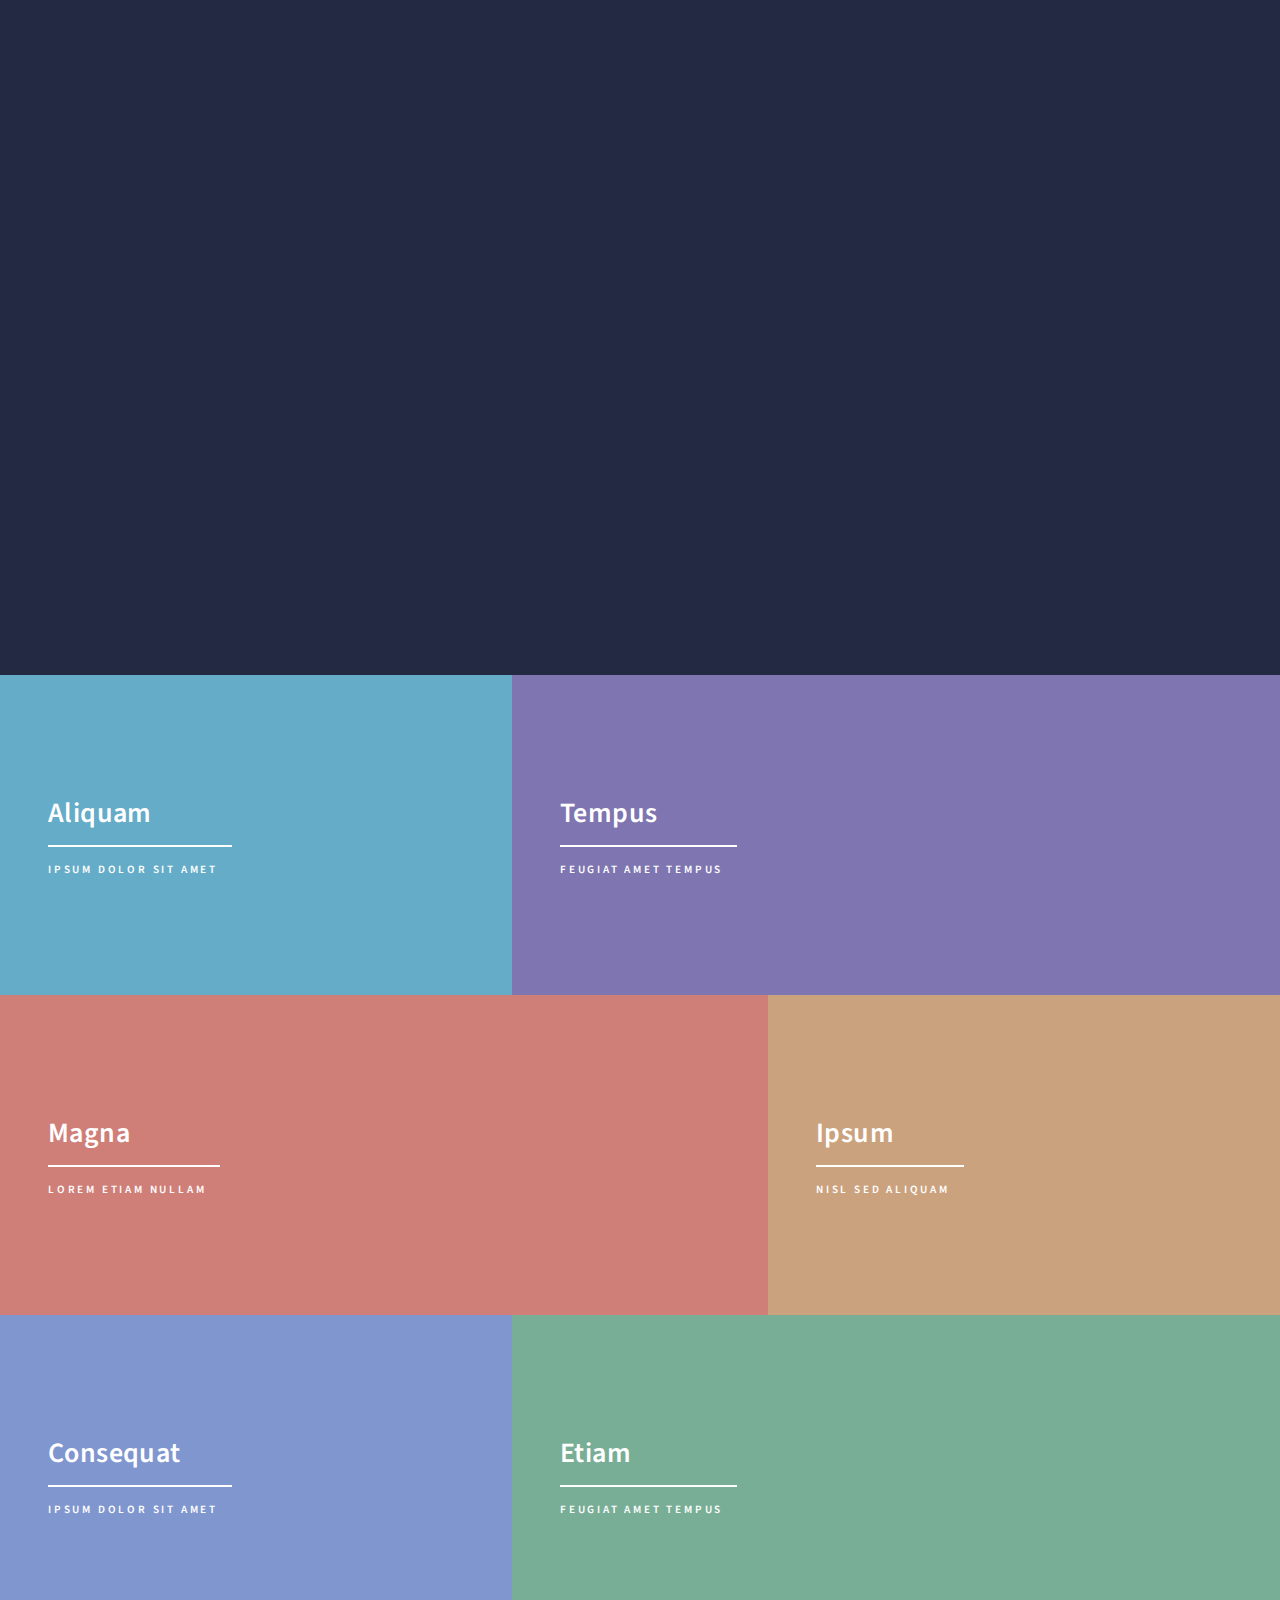
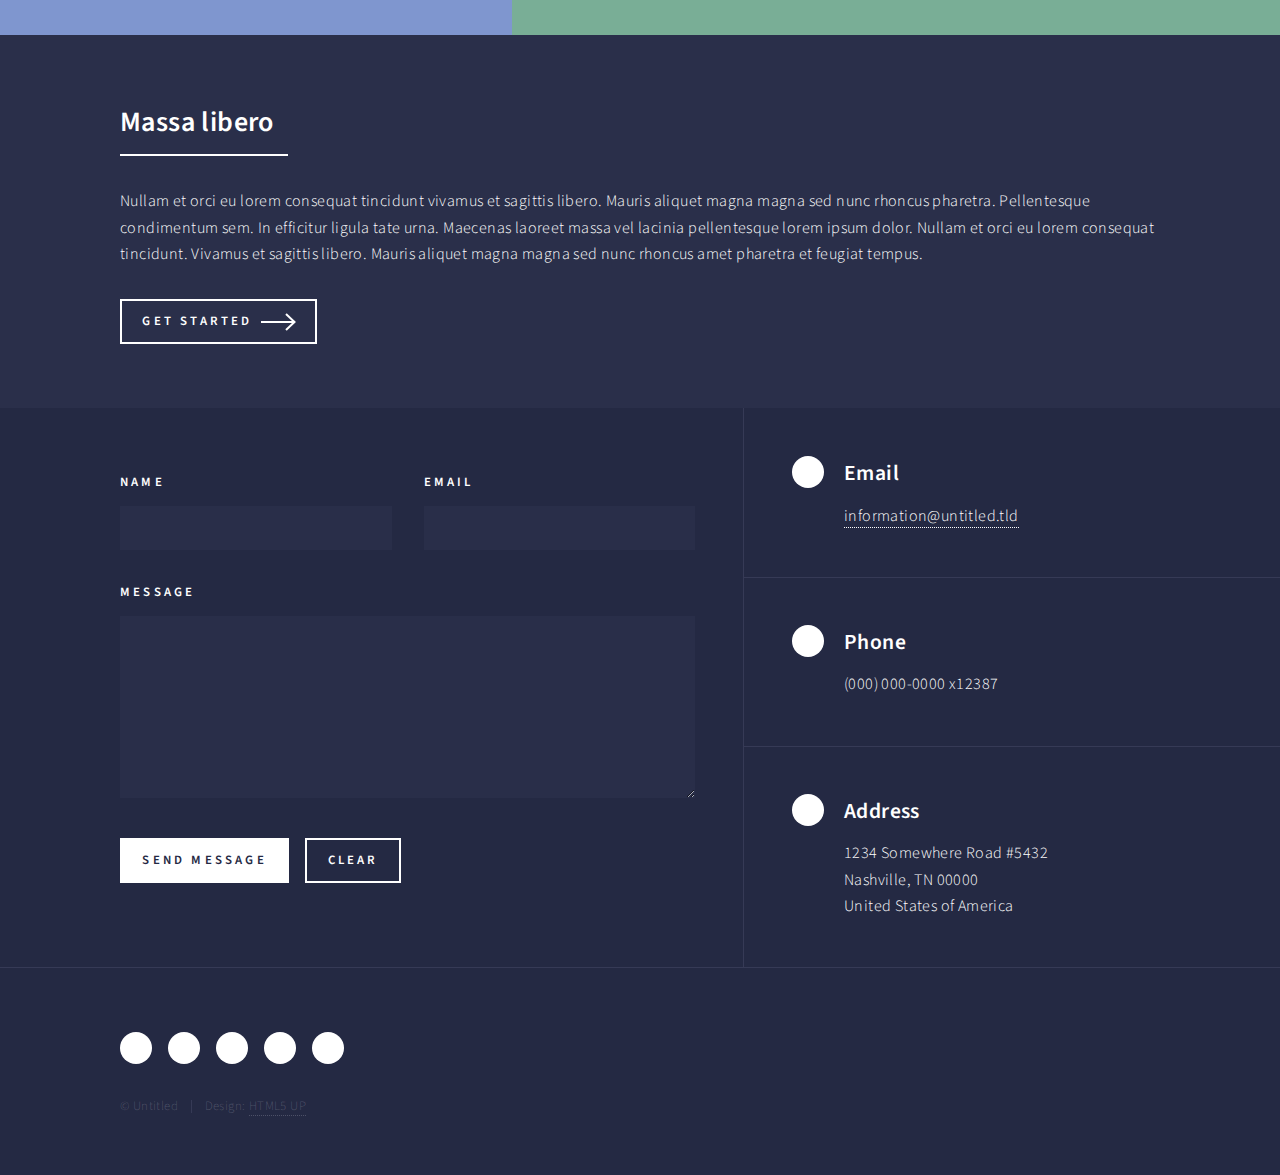
==== commit f7f44659: "Updates" ====
--- a/index.html
+++ b/index.html
@@ -1,5 +1,5 @@
-<!DOCTYPE html><html><head><meta charSet="utf-8"/><meta http-equiv="x-ua-compatible" content="ie=edge"/><meta name="viewport" content="width=device-width, initial-scale=1, shrink-to-fit=no"/><style data-href="/styles.12181c0f4aa42a146f04.css">@import url(https://fonts.googleapis.com/css?family=Source+Sans+Pro:300,300italic,600,600italic);
+<!DOCTYPE html><html><head><meta charSet="utf-8"/><meta http-equiv="x-ua-compatible" content="ie=edge"/><meta name="viewport" content="width=device-width, initial-scale=1, shrink-to-fit=no"/><style data-href="/super-spork/styles.3c673ca648024df9b17e.css">@import url(https://fonts.googleapis.com/css?family=Source+Sans+Pro:300,300italic,600,600italic);
 /*!
  *  Font Awesome 4.7.0 by @davegandy - http://fontawesome.io - @fontawesome
  *  License - http://fontawesome.io/license (Font: SIL OFL 1.1, CSS: MIT License)
- */@font-face{font-family:FontAwesome;src:url(/static/fontawesome-webfont-674f50d287a8c48dc19ba404d20fe713.eot);src:url(/static/fontawesome-webfont-674f50d287a8c48dc19ba404d20fe713.eot?#iefix&v=4.7.0) format("embedded-opentype"),url(/static/fontawesome-webfont-af7ae505a9eed503f8b8e6982036873e.woff2) format("woff2"),url(/static/fontawesome-webfont-fee66e712a8a08eef5805a46892932ad.woff) format("woff"),url(/static/fontawesome-webfont-b06871f281fee6b241d60582ae9369b9.ttf) format("truetype"),url(/static/fontawesome-webfont-912ec66d7572ff821749319396470bde.svg#fontawesomeregular) format("svg");font-weight:400;font-style:normal}.fa{display:inline-block;font:normal normal normal 14px/1 FontAwesome;font-size:inherit;text-rendering:auto;-webkit-font-smoothing:antialiased;-moz-osx-font-smoothing:grayscale}.fa-lg{font-size:1.33333333em;line-height:.75em;vertical-align:-15%}.fa-2x{font-size:2em}.fa-3x{font-size:3em}.fa-4x{font-size:4em}.fa-5x{font-size:5em}.fa-fw{width:1.28571429em;text-align:center}.fa-ul{padding-left:0;margin-left:2.14285714em;list-style-type:none}.fa-ul>li{position:relative}.fa-li{position:absolute;left:-2.14285714em;width:2.14285714em;top:.14285714em;text-align:center}.fa-li.fa-lg{left:-1.85714286em}.fa-border{padding:.2em .25em .15em;border:.08em solid #eee;border-radius:.1em}.fa-pull-left{float:left}.fa-pull-right{float:right}.fa.fa-pull-left{margin-right:.3em}.fa.fa-pull-right{margin-left:.3em}.pull-right{float:right}.pull-left{float:left}.fa.pull-left{margin-right:.3em}.fa.pull-right{margin-left:.3em}.fa-spin{-webkit-animation:fa-spin 2s linear infinite;animation:fa-spin 2s linear infinite}.fa-pulse{-webkit-animation:fa-spin 1s steps(8) infinite;animation:fa-spin 1s steps(8) infinite}@-webkit-keyframes fa-spin{0%{-webkit-transform:rotate(0deg);transform:rotate(0deg)}to{-webkit-transform:rotate(359deg);transform:rotate(359deg)}}@keyframes fa-spin{0%{-webkit-transform:rotate(0deg);transform:rotate(0deg)}to{-webkit-transform:rotate(359deg);transform:rotate(359deg)}}.fa-rotate-90{-ms-filter:"progid:DXImageTransform.Microsoft.BasicImage(rotation=1)";-webkit-transform:rotate(90deg);transform:rotate(90deg)}.fa-rotate-180{-ms-filter:"progid:DXImageTransform.Microsoft.BasicImage(rotation=2)";-webkit-transform:rotate(180deg);transform:rotate(180deg)}.fa-rotate-270{-ms-filter:"progid:DXImageTransform.Microsoft.BasicImage(rotation=3)";-webkit-transform:rotate(270deg);transform:rotate(270deg)}.fa-flip-horizontal{-ms-filter:"progid:DXImageTransform.Microsoft.BasicImage(rotation=0, mirror=1)";-webkit-transform:scaleX(-1);transform:scaleX(-1)}.fa-flip-vertical{-ms-filter:"progid:DXImageTransform.Microsoft.BasicImage(rotation=2, mirror=1)";-webkit-transform:scaleY(-1);transform:scaleY(-1)}:root .fa-flip-horizontal,:root .fa-flip-vertical,:root .fa-rotate-90,:root .fa-rotate-180,:root .fa-rotate-270{-webkit-filter:none;filter:none}.fa-stack{position:relative;display:inline-block;width:2em;height:2em;line-height:2em;vertical-align:middle}.fa-stack-1x,.fa-stack-2x{position:absolute;left:0;width:100%;text-align:center}.fa-stack-1x{line-height:inherit}.fa-stack-2x{font-size:2em}.fa-inverse{color:#fff}.fa-glass:before{content:"\F000"}.fa-music:before{content:"\F001"}.fa-search:before{content:"\F002"}.fa-envelope-o:before{content:"\F003"}.fa-heart:before{content:"\F004"}.fa-star:before{content:"\F005"}.fa-star-o:before{content:"\F006"}.fa-user:before{content:"\F007"}.fa-film:before{content:"\F008"}.fa-th-large:before{content:"\F009"}.fa-th:before{content:"\F00A"}.fa-th-list:before{content:"\F00B"}.fa-check:before{content:"\F00C"}.fa-close:before,.fa-remove:before,.fa-times:before{content:"\F00D"}.fa-search-plus:before{content:"\F00E"}.fa-search-minus:before{content:"\F010"}.fa-power-off:before{content:"\F011"}.fa-signal:before{content:"\F012"}.fa-cog:before,.fa-gear:before{content:"\F013"}.fa-trash-o:before{content:"\F014"}.fa-home:before{content:"\F015"}.fa-file-o:before{content:"\F016"}.fa-clock-o:before{content:"\F017"}.fa-road:before{content:"\F018"}.fa-download:before{content:"\F019"}.fa-arrow-circle-o-down:before{content:"\F01A"}.fa-arrow-circle-o-up:before{content:"\F01B"}.fa-inbox:before{content:"\F01C"}.fa-play-circle-o:before{content:"\F01D"}.fa-repeat:before,.fa-rotate-right:before{content:"\F01E"}.fa-refresh:before{content:"\F021"}.fa-list-alt:before{content:"\F022"}.fa-lock:before{content:"\F023"}.fa-flag:before{content:"\F024"}.fa-headphones:before{content:"\F025"}.fa-volume-off:before{content:"\F026"}.fa-volume-down:before{content:"\F027"}.fa-volume-up:before{content:"\F028"}.fa-qrcode:before{content:"\F029"}.fa-barcode:before{content:"\F02A"}.fa-tag:before{content:"\F02B"}.fa-tags:before{content:"\F02C"}.fa-book:before{content:"\F02D"}.fa-bookmark:before{content:"\F02E"}.fa-print:before{content:"\F02F"}.fa-camera:before{content:"\F030"}.fa-font:before{content:"\F031"}.fa-bold:before{content:"\F032"}.fa-italic:before{content:"\F033"}.fa-text-height:before{content:"\F034"}.fa-text-width:before{content:"\F035"}.fa-align-left:before{content:"\F036"}.fa-align-center:before{content:"\F037"}.fa-align-right:before{content:"\F038"}.fa-align-justify:before{content:"\F039"}.fa-list:before{content:"\F03A"}.fa-dedent:before,.fa-outdent:before{content:"\F03B"}.fa-indent:before{content:"\F03C"}.fa-video-camera:before{content:"\F03D"}.fa-image:before,.fa-photo:before,.fa-picture-o:before{content:"\F03E"}.fa-pencil:before{content:"\F040"}.fa-map-marker:before{content:"\F041"}.fa-adjust:before{content:"\F042"}.fa-tint:before{content:"\F043"}.fa-edit:before,.fa-pencil-square-o:before{content:"\F044"}.fa-share-square-o:before{content:"\F045"}.fa-check-square-o:before{content:"\F046"}.fa-arrows:before{content:"\F047"}.fa-step-backward:before{content:"\F048"}.fa-fast-backward:before{content:"\F049"}.fa-backward:before{content:"\F04A"}.fa-play:before{content:"\F04B"}.fa-pause:before{content:"\F04C"}.fa-stop:before{content:"\F04D"}.fa-forward:before{content:"\F04E"}.fa-fast-forward:before{content:"\F050"}.fa-step-forward:before{content:"\F051"}.fa-eject:before{content:"\F052"}.fa-chevron-left:before{content:"\F053"}.fa-chevron-right:before{content:"\F054"}.fa-plus-circle:before{content:"\F055"}.fa-minus-circle:before{content:"\F056"}.fa-times-circle:before{content:"\F057"}.fa-check-circle:before{content:"\F058"}.fa-question-circle:before{content:"\F059"}.fa-info-circle:before{content:"\F05A"}.fa-crosshairs:before{content:"\F05B"}.fa-times-circle-o:before{content:"\F05C"}.fa-check-circle-o:before{content:"\F05D"}.fa-ban:before{content:"\F05E"}.fa-arrow-left:before{content:"\F060"}.fa-arrow-right:before{content:"\F061"}.fa-arrow-up:before{content:"\F062"}.fa-arrow-down:before{content:"\F063"}.fa-mail-forward:before,.fa-share:before{content:"\F064"}.fa-expand:before{content:"\F065"}.fa-compress:before{content:"\F066"}.fa-plus:before{content:"\F067"}.fa-minus:before{content:"\F068"}.fa-asterisk:before{content:"\F069"}.fa-exclamation-circle:before{content:"\F06A"}.fa-gift:before{content:"\F06B"}.fa-leaf:before{content:"\F06C"}.fa-fire:before{content:"\F06D"}.fa-eye:before{content:"\F06E"}.fa-eye-slash:before{content:"\F070"}.fa-exclamation-triangle:before,.fa-warning:before{content:"\F071"}.fa-plane:before{content:"\F072"}.fa-calendar:before{content:"\F073"}.fa-random:before{content:"\F074"}.fa-comment:before{content:"\F075"}.fa-magnet:before{content:"\F076"}.fa-chevron-up:before{content:"\F077"}.fa-chevron-down:before{content:"\F078"}.fa-retweet:before{content:"\F079"}.fa-shopping-cart:before{content:"\F07A"}.fa-folder:before{content:"\F07B"}.fa-folder-open:before{content:"\F07C"}.fa-arrows-v:before{content:"\F07D"}.fa-arrows-h:before{content:"\F07E"}.fa-bar-chart-o:before,.fa-bar-chart:before{content:"\F080"}.fa-twitter-square:before{content:"\F081"}.fa-facebook-square:before{content:"\F082"}.fa-camera-retro:before{content:"\F083"}.fa-key:before{content:"\F084"}.fa-cogs:before,.fa-gears:before{content:"\F085"}.fa-comments:before{content:"\F086"}.fa-thumbs-o-up:before{content:"\F087"}.fa-thumbs-o-down:before{content:"\F088"}.fa-star-half:before{content:"\F089"}.fa-heart-o:before{content:"\F08A"}.fa-sign-out:before{content:"\F08B"}.fa-linkedin-square:before{content:"\F08C"}.fa-thumb-tack:before{content:"\F08D"}.fa-external-link:before{content:"\F08E"}.fa-sign-in:before{content:"\F090"}.fa-trophy:before{content:"\F091"}.fa-github-square:before{content:"\F092"}.fa-upload:before{content:"\F093"}.fa-lemon-o:before{content:"\F094"}.fa-phone:before{content:"\F095"}.fa-square-o:before{content:"\F096"}.fa-bookmark-o:before{content:"\F097"}.fa-phone-square:before{content:"\F098"}.fa-twitter:before{content:"\F099"}.fa-facebook-f:before,.fa-facebook:before{content:"\F09A"}.fa-github:before{content:"\F09B"}.fa-unlock:before{content:"\F09C"}.fa-credit-card:before{content:"\F09D"}.fa-feed:before,.fa-rss:before{content:"\F09E"}.fa-hdd-o:before{content:"\F0A0"}.fa-bullhorn:before{content:"\F0A1"}.fa-bell:before{content:"\F0F3"}.fa-certificate:before{content:"\F0A3"}.fa-hand-o-right:before{content:"\F0A4"}.fa-hand-o-left:before{content:"\F0A5"}.fa-hand-o-up:before{content:"\F0A6"}.fa-hand-o-down:before{content:"\F0A7"}.fa-arrow-circle-left:before{content:"\F0A8"}.fa-arrow-circle-right:before{content:"\F0A9"}.fa-arrow-circle-up:before{content:"\F0AA"}.fa-arrow-circle-down:before{content:"\F0AB"}.fa-globe:before{content:"\F0AC"}.fa-wrench:before{content:"\F0AD"}.fa-tasks:before{content:"\F0AE"}.fa-filter:before{content:"\F0B0"}.fa-briefcase:before{content:"\F0B1"}.fa-arrows-alt:before{content:"\F0B2"}.fa-group:before,.fa-users:before{content:"\F0C0"}.fa-chain:before,.fa-link:before{content:"\F0C1"}.fa-cloud:before{content:"\F0C2"}.fa-flask:before{content:"\F0C3"}.fa-cut:before,.fa-scissors:before{content:"\F0C4"}.fa-copy:before,.fa-files-o:before{content:"\F0C5"}.fa-paperclip:before{content:"\F0C6"}.fa-floppy-o:before,.fa-save:before{content:"\F0C7"}.fa-square:before{content:"\F0C8"}.fa-bars:before,.fa-navicon:before,.fa-reorder:before{content:"\F0C9"}.fa-list-ul:before{content:"\F0CA"}.fa-list-ol:before{content:"\F0CB"}.fa-strikethrough:before{content:"\F0CC"}.fa-underline:before{content:"\F0CD"}.fa-table:before{content:"\F0CE"}.fa-magic:before{content:"\F0D0"}.fa-truck:before{content:"\F0D1"}.fa-pinterest:before{content:"\F0D2"}.fa-pinterest-square:before{content:"\F0D3"}.fa-google-plus-square:before{content:"\F0D4"}.fa-google-plus:before{content:"\F0D5"}.fa-money:before{content:"\F0D6"}.fa-caret-down:before{content:"\F0D7"}.fa-caret-up:before{content:"\F0D8"}.fa-caret-left:before{content:"\F0D9"}.fa-caret-right:before{content:"\F0DA"}.fa-columns:before{content:"\F0DB"}.fa-sort:before,.fa-unsorted:before{content:"\F0DC"}.fa-sort-desc:before,.fa-sort-down:before{content:"\F0DD"}.fa-sort-asc:before,.fa-sort-up:before{content:"\F0DE"}.fa-envelope:before{content:"\F0E0"}.fa-linkedin:before{content:"\F0E1"}.fa-rotate-left:before,.fa-undo:before{content:"\F0E2"}.fa-gavel:before,.fa-legal:before{content:"\F0E3"}.fa-dashboard:before,.fa-tachometer:before{content:"\F0E4"}.fa-comment-o:before{content:"\F0E5"}.fa-comments-o:before{content:"\F0E6"}.fa-bolt:before,.fa-flash:before{content:"\F0E7"}.fa-sitemap:before{content:"\F0E8"}.fa-umbrella:before{content:"\F0E9"}.fa-clipboard:before,.fa-paste:before{content:"\F0EA"}.fa-lightbulb-o:before{content:"\F0EB"}.fa-exchange:before{content:"\F0EC"}.fa-cloud-download:before{content:"\F0ED"}.fa-cloud-upload:before{content:"\F0EE"}.fa-user-md:before{content:"\F0F0"}.fa-stethoscope:before{content:"\F0F1"}.fa-suitcase:before{content:"\F0F2"}.fa-bell-o:before{content:"\F0A2"}.fa-coffee:before{content:"\F0F4"}.fa-cutlery:before{content:"\F0F5"}.fa-file-text-o:before{content:"\F0F6"}.fa-building-o:before{content:"\F0F7"}.fa-hospital-o:before{content:"\F0F8"}.fa-ambulance:before{content:"\F0F9"}.fa-medkit:before{content:"\F0FA"}.fa-fighter-jet:before{content:"\F0FB"}.fa-beer:before{content:"\F0FC"}.fa-h-square:before{content:"\F0FD"}.fa-plus-square:before{content:"\F0FE"}.fa-angle-double-left:before{content:"\F100"}.fa-angle-double-right:before{content:"\F101"}.fa-angle-double-up:before{content:"\F102"}.fa-angle-double-down:before{content:"\F103"}.fa-angle-left:before{content:"\F104"}.fa-angle-right:before{content:"\F105"}.fa-angle-up:before{content:"\F106"}.fa-angle-down:before{content:"\F107"}.fa-desktop:before{content:"\F108"}.fa-laptop:before{content:"\F109"}.fa-tablet:before{content:"\F10A"}.fa-mobile-phone:before,.fa-mobile:before{content:"\F10B"}.fa-circle-o:before{content:"\F10C"}.fa-quote-left:before{content:"\F10D"}.fa-quote-right:before{content:"\F10E"}.fa-spinner:before{content:"\F110"}.fa-circle:before{content:"\F111"}.fa-mail-reply:before,.fa-reply:before{content:"\F112"}.fa-github-alt:before{content:"\F113"}.fa-folder-o:before{content:"\F114"}.fa-folder-open-o:before{content:"\F115"}.fa-smile-o:before{content:"\F118"}.fa-frown-o:before{content:"\F119"}.fa-meh-o:before{content:"\F11A"}.fa-gamepad:before{content:"\F11B"}.fa-keyboard-o:before{content:"\F11C"}.fa-flag-o:before{content:"\F11D"}.fa-flag-checkered:before{content:"\F11E"}.fa-terminal:before{content:"\F120"}.fa-code:before{content:"\F121"}.fa-mail-reply-all:before,.fa-reply-all:before{content:"\F122"}.fa-star-half-empty:before,.fa-star-half-full:before,.fa-star-half-o:before{content:"\F123"}.fa-location-arrow:before{content:"\F124"}.fa-crop:before{content:"\F125"}.fa-code-fork:before{content:"\F126"}.fa-chain-broken:before,.fa-unlink:before{content:"\F127"}.fa-question:before{content:"\F128"}.fa-info:before{content:"\F129"}.fa-exclamation:before{content:"\F12A"}.fa-superscript:before{content:"\F12B"}.fa-subscript:before{content:"\F12C"}.fa-eraser:before{content:"\F12D"}.fa-puzzle-piece:before{content:"\F12E"}.fa-microphone:before{content:"\F130"}.fa-microphone-slash:before{content:"\F131"}.fa-shield:before{content:"\F132"}.fa-calendar-o:before{content:"\F133"}.fa-fire-extinguisher:before{content:"\F134"}.fa-rocket:before{content:"\F135"}.fa-maxcdn:before{content:"\F136"}.fa-chevron-circle-left:before{content:"\F137"}.fa-chevron-circle-right:before{content:"\F138"}.fa-chevron-circle-up:before{content:"\F139"}.fa-chevron-circle-down:before{content:"\F13A"}.fa-html5:before{content:"\F13B"}.fa-css3:before{content:"\F13C"}.fa-anchor:before{content:"\F13D"}.fa-unlock-alt:before{content:"\F13E"}.fa-bullseye:before{content:"\F140"}.fa-ellipsis-h:before{content:"\F141"}.fa-ellipsis-v:before{content:"\F142"}.fa-rss-square:before{content:"\F143"}.fa-play-circle:before{content:"\F144"}.fa-ticket:before{content:"\F145"}.fa-minus-square:before{content:"\F146"}.fa-minus-square-o:before{content:"\F147"}.fa-level-up:before{content:"\F148"}.fa-level-down:before{content:"\F149"}.fa-check-square:before{content:"\F14A"}.fa-pencil-square:before{content:"\F14B"}.fa-external-link-square:before{content:"\F14C"}.fa-share-square:before{content:"\F14D"}.fa-compass:before{content:"\F14E"}.fa-caret-square-o-down:before,.fa-toggle-down:before{content:"\F150"}.fa-caret-square-o-up:before,.fa-toggle-up:before{content:"\F151"}.fa-caret-square-o-right:before,.fa-toggle-right:before{content:"\F152"}.fa-eur:before,.fa-euro:before{content:"\F153"}.fa-gbp:before{content:"\F154"}.fa-dollar:before,.fa-usd:before{content:"\F155"}.fa-inr:before,.fa-rupee:before{content:"\F156"}.fa-cny:before,.fa-jpy:before,.fa-rmb:before,.fa-yen:before{content:"\F157"}.fa-rouble:before,.fa-rub:before,.fa-ruble:before{content:"\F158"}.fa-krw:before,.fa-won:before{content:"\F159"}.fa-bitcoin:before,.fa-btc:before{content:"\F15A"}.fa-file:before{content:"\F15B"}.fa-file-text:before{content:"\F15C"}.fa-sort-alpha-asc:before{content:"\F15D"}.fa-sort-alpha-desc:before{content:"\F15E"}.fa-sort-amount-asc:before{content:"\F160"}.fa-sort-amount-desc:before{content:"\F161"}.fa-sort-numeric-asc:before{content:"\F162"}.fa-sort-numeric-desc:before{content:"\F163"}.fa-thumbs-up:before{content:"\F164"}.fa-thumbs-down:before{content:"\F165"}.fa-youtube-square:before{content:"\F166"}.fa-youtube:before{content:"\F167"}.fa-xing:before{content:"\F168"}.fa-xing-square:before{content:"\F169"}.fa-youtube-play:before{content:"\F16A"}.fa-dropbox:before{content:"\F16B"}.fa-stack-overflow:before{content:"\F16C"}.fa-instagram:before{content:"\F16D"}.fa-flickr:before{content:"\F16E"}.fa-adn:before{content:"\F170"}.fa-bitbucket:before{content:"\F171"}.fa-bitbucket-square:before{content:"\F172"}.fa-tumblr:before{content:"\F173"}.fa-tumblr-square:before{content:"\F174"}.fa-long-arrow-down:before{content:"\F175"}.fa-long-arrow-up:before{content:"\F176"}.fa-long-arrow-left:before{content:"\F177"}.fa-long-arrow-right:before{content:"\F178"}.fa-apple:before{content:"\F179"}.fa-windows:before{content:"\F17A"}.fa-android:before{content:"\F17B"}.fa-linux:before{content:"\F17C"}.fa-dribbble:before{content:"\F17D"}.fa-skype:before{content:"\F17E"}.fa-foursquare:before{content:"\F180"}.fa-trello:before{content:"\F181"}.fa-female:before{content:"\F182"}.fa-male:before{content:"\F183"}.fa-gittip:before,.fa-gratipay:before{content:"\F184"}.fa-sun-o:before{content:"\F185"}.fa-moon-o:before{content:"\F186"}.fa-archive:before{content:"\F187"}.fa-bug:before{content:"\F188"}.fa-vk:before{content:"\F189"}.fa-weibo:before{content:"\F18A"}.fa-renren:before{content:"\F18B"}.fa-pagelines:before{content:"\F18C"}.fa-stack-exchange:before{content:"\F18D"}.fa-arrow-circle-o-right:before{content:"\F18E"}.fa-arrow-circle-o-left:before{content:"\F190"}.fa-caret-square-o-left:before,.fa-toggle-left:before{content:"\F191"}.fa-dot-circle-o:before{content:"\F192"}.fa-wheelchair:before{content:"\F193"}.fa-vimeo-square:before{content:"\F194"}.fa-try:before,.fa-turkish-lira:before{content:"\F195"}.fa-plus-square-o:before{content:"\F196"}.fa-space-shuttle:before{content:"\F197"}.fa-slack:before{content:"\F198"}.fa-envelope-square:before{content:"\F199"}.fa-wordpress:before{content:"\F19A"}.fa-openid:before{content:"\F19B"}.fa-bank:before,.fa-institution:before,.fa-university:before{content:"\F19C"}.fa-graduation-cap:before,.fa-mortar-board:before{content:"\F19D"}.fa-yahoo:before{content:"\F19E"}.fa-google:before{content:"\F1A0"}.fa-reddit:before{content:"\F1A1"}.fa-reddit-square:before{content:"\F1A2"}.fa-stumbleupon-circle:before{content:"\F1A3"}.fa-stumbleupon:before{content:"\F1A4"}.fa-delicious:before{content:"\F1A5"}.fa-digg:before{content:"\F1A6"}.fa-pied-piper-pp:before{content:"\F1A7"}.fa-pied-piper-alt:before{content:"\F1A8"}.fa-drupal:before{content:"\F1A9"}.fa-joomla:before{content:"\F1AA"}.fa-language:before{content:"\F1AB"}.fa-fax:before{content:"\F1AC"}.fa-building:before{content:"\F1AD"}.fa-child:before{content:"\F1AE"}.fa-paw:before{content:"\F1B0"}.fa-spoon:before{content:"\F1B1"}.fa-cube:before{content:"\F1B2"}.fa-cubes:before{content:"\F1B3"}.fa-behance:before{content:"\F1B4"}.fa-behance-square:before{content:"\F1B5"}.fa-steam:before{content:"\F1B6"}.fa-steam-square:before{content:"\F1B7"}.fa-recycle:before{content:"\F1B8"}.fa-automobile:before,.fa-car:before{content:"\F1B9"}.fa-cab:before,.fa-taxi:before{content:"\F1BA"}.fa-tree:before{content:"\F1BB"}.fa-spotify:before{content:"\F1BC"}.fa-deviantart:before{content:"\F1BD"}.fa-soundcloud:before{content:"\F1BE"}.fa-database:before{content:"\F1C0"}.fa-file-pdf-o:before{content:"\F1C1"}.fa-file-word-o:before{content:"\F1C2"}.fa-file-excel-o:before{content:"\F1C3"}.fa-file-powerpoint-o:before{content:"\F1C4"}.fa-file-image-o:before,.fa-file-photo-o:before,.fa-file-picture-o:before{content:"\F1C5"}.fa-file-archive-o:before,.fa-file-zip-o:before{content:"\F1C6"}.fa-file-audio-o:before,.fa-file-sound-o:before{content:"\F1C7"}.fa-file-movie-o:before,.fa-file-video-o:before{content:"\F1C8"}.fa-file-code-o:before{content:"\F1C9"}.fa-vine:before{content:"\F1CA"}.fa-codepen:before{content:"\F1CB"}.fa-jsfiddle:before{content:"\F1CC"}.fa-life-bouy:before,.fa-life-buoy:before,.fa-life-ring:before,.fa-life-saver:before,.fa-support:before{content:"\F1CD"}.fa-circle-o-notch:before{content:"\F1CE"}.fa-ra:before,.fa-rebel:before,.fa-resistance:before{content:"\F1D0"}.fa-empire:before,.fa-ge:before{content:"\F1D1"}.fa-git-square:before{content:"\F1D2"}.fa-git:before{content:"\F1D3"}.fa-hacker-news:before,.fa-y-combinator-square:before,.fa-yc-square:before{content:"\F1D4"}.fa-tencent-weibo:before{content:"\F1D5"}.fa-qq:before{content:"\F1D6"}.fa-wechat:before,.fa-weixin:before{content:"\F1D7"}.fa-paper-plane:before,.fa-send:before{content:"\F1D8"}.fa-paper-plane-o:before,.fa-send-o:before{content:"\F1D9"}.fa-history:before{content:"\F1DA"}.fa-circle-thin:before{content:"\F1DB"}.fa-header:before{content:"\F1DC"}.fa-paragraph:before{content:"\F1DD"}.fa-sliders:before{content:"\F1DE"}.fa-share-alt:before{content:"\F1E0"}.fa-share-alt-square:before{content:"\F1E1"}.fa-bomb:before{content:"\F1E2"}.fa-futbol-o:before,.fa-soccer-ball-o:before{content:"\F1E3"}.fa-tty:before{content:"\F1E4"}.fa-binoculars:before{content:"\F1E5"}.fa-plug:before{content:"\F1E6"}.fa-slideshare:before{content:"\F1E7"}.fa-twitch:before{content:"\F1E8"}.fa-yelp:before{content:"\F1E9"}.fa-newspaper-o:before{content:"\F1EA"}.fa-wifi:before{content:"\F1EB"}.fa-calculator:before{content:"\F1EC"}.fa-paypal:before{content:"\F1ED"}.fa-google-wallet:before{content:"\F1EE"}.fa-cc-visa:before{content:"\F1F0"}.fa-cc-mastercard:before{content:"\F1F1"}.fa-cc-discover:before{content:"\F1F2"}.fa-cc-amex:before{content:"\F1F3"}.fa-cc-paypal:before{content:"\F1F4"}.fa-cc-stripe:before{content:"\F1F5"}.fa-bell-slash:before{content:"\F1F6"}.fa-bell-slash-o:before{content:"\F1F7"}.fa-trash:before{content:"\F1F8"}.fa-copyright:before{content:"\F1F9"}.fa-at:before{content:"\F1FA"}.fa-eyedropper:before{content:"\F1FB"}.fa-paint-brush:before{content:"\F1FC"}.fa-birthday-cake:before{content:"\F1FD"}.fa-area-chart:before{content:"\F1FE"}.fa-pie-chart:before{content:"\F200"}.fa-line-chart:before{content:"\F201"}.fa-lastfm:before{content:"\F202"}.fa-lastfm-square:before{content:"\F203"}.fa-toggle-off:before{content:"\F204"}.fa-toggle-on:before{content:"\F205"}.fa-bicycle:before{content:"\F206"}.fa-bus:before{content:"\F207"}.fa-ioxhost:before{content:"\F208"}.fa-angellist:before{content:"\F209"}.fa-cc:before{content:"\F20A"}.fa-ils:before,.fa-shekel:before,.fa-sheqel:before{content:"\F20B"}.fa-meanpath:before{content:"\F20C"}.fa-buysellads:before{content:"\F20D"}.fa-connectdevelop:before{content:"\F20E"}.fa-dashcube:before{content:"\F210"}.fa-forumbee:before{content:"\F211"}.fa-leanpub:before{content:"\F212"}.fa-sellsy:before{content:"\F213"}.fa-shirtsinbulk:before{content:"\F214"}.fa-simplybuilt:before{content:"\F215"}.fa-skyatlas:before{content:"\F216"}.fa-cart-plus:before{content:"\F217"}.fa-cart-arrow-down:before{content:"\F218"}.fa-diamond:before{content:"\F219"}.fa-ship:before{content:"\F21A"}.fa-user-secret:before{content:"\F21B"}.fa-motorcycle:before{content:"\F21C"}.fa-street-view:before{content:"\F21D"}.fa-heartbeat:before{content:"\F21E"}.fa-venus:before{content:"\F221"}.fa-mars:before{content:"\F222"}.fa-mercury:before{content:"\F223"}.fa-intersex:before,.fa-transgender:before{content:"\F224"}.fa-transgender-alt:before{content:"\F225"}.fa-venus-double:before{content:"\F226"}.fa-mars-double:before{content:"\F227"}.fa-venus-mars:before{content:"\F228"}.fa-mars-stroke:before{content:"\F229"}.fa-mars-stroke-v:before{content:"\F22A"}.fa-mars-stroke-h:before{content:"\F22B"}.fa-neuter:before{content:"\F22C"}.fa-genderless:before{content:"\F22D"}.fa-facebook-official:before{content:"\F230"}.fa-pinterest-p:before{content:"\F231"}.fa-whatsapp:before{content:"\F232"}.fa-server:before{content:"\F233"}.fa-user-plus:before{content:"\F234"}.fa-user-times:before{content:"\F235"}.fa-bed:before,.fa-hotel:before{content:"\F236"}.fa-viacoin:before{content:"\F237"}.fa-train:before{content:"\F238"}.fa-subway:before{content:"\F239"}.fa-medium:before{content:"\F23A"}.fa-y-combinator:before,.fa-yc:before{content:"\F23B"}.fa-optin-monster:before{content:"\F23C"}.fa-opencart:before{content:"\F23D"}.fa-expeditedssl:before{content:"\F23E"}.fa-battery-4:before,.fa-battery-full:before,.fa-battery:before{content:"\F240"}.fa-battery-3:before,.fa-battery-three-quarters:before{content:"\F241"}.fa-battery-2:before,.fa-battery-half:before{content:"\F242"}.fa-battery-1:before,.fa-battery-quarter:before{content:"\F243"}.fa-battery-0:before,.fa-battery-empty:before{content:"\F244"}.fa-mouse-pointer:before{content:"\F245"}.fa-i-cursor:before{content:"\F246"}.fa-object-group:before{content:"\F247"}.fa-object-ungroup:before{content:"\F248"}.fa-sticky-note:before{content:"\F249"}.fa-sticky-note-o:before{content:"\F24A"}.fa-cc-jcb:before{content:"\F24B"}.fa-cc-diners-club:before{content:"\F24C"}.fa-clone:before{content:"\F24D"}.fa-balance-scale:before{content:"\F24E"}.fa-hourglass-o:before{content:"\F250"}.fa-hourglass-1:before,.fa-hourglass-start:before{content:"\F251"}.fa-hourglass-2:before,.fa-hourglass-half:before{content:"\F252"}.fa-hourglass-3:before,.fa-hourglass-end:before{content:"\F253"}.fa-hourglass:before{content:"\F254"}.fa-hand-grab-o:before,.fa-hand-rock-o:before{content:"\F255"}.fa-hand-paper-o:before,.fa-hand-stop-o:before{content:"\F256"}.fa-hand-scissors-o:before{content:"\F257"}.fa-hand-lizard-o:before{content:"\F258"}.fa-hand-spock-o:before{content:"\F259"}.fa-hand-pointer-o:before{content:"\F25A"}.fa-hand-peace-o:before{content:"\F25B"}.fa-trademark:before{content:"\F25C"}.fa-registered:before{content:"\F25D"}.fa-creative-commons:before{content:"\F25E"}.fa-gg:before{content:"\F260"}.fa-gg-circle:before{content:"\F261"}.fa-tripadvisor:before{content:"\F262"}.fa-odnoklassniki:before{content:"\F263"}.fa-odnoklassniki-square:before{content:"\F264"}.fa-get-pocket:before{content:"\F265"}.fa-wikipedia-w:before{content:"\F266"}.fa-safari:before{content:"\F267"}.fa-chrome:before{content:"\F268"}.fa-firefox:before{content:"\F269"}.fa-opera:before{content:"\F26A"}.fa-internet-explorer:before{content:"\F26B"}.fa-television:before,.fa-tv:before{content:"\F26C"}.fa-contao:before{content:"\F26D"}.fa-500px:before{content:"\F26E"}.fa-amazon:before{content:"\F270"}.fa-calendar-plus-o:before{content:"\F271"}.fa-calendar-minus-o:before{content:"\F272"}.fa-calendar-times-o:before{content:"\F273"}.fa-calendar-check-o:before{content:"\F274"}.fa-industry:before{content:"\F275"}.fa-map-pin:before{content:"\F276"}.fa-map-signs:before{content:"\F277"}.fa-map-o:before{content:"\F278"}.fa-map:before{content:"\F279"}.fa-commenting:before{content:"\F27A"}.fa-commenting-o:before{content:"\F27B"}.fa-houzz:before{content:"\F27C"}.fa-vimeo:before{content:"\F27D"}.fa-black-tie:before{content:"\F27E"}.fa-fonticons:before{content:"\F280"}.fa-reddit-alien:before{content:"\F281"}.fa-edge:before{content:"\F282"}.fa-credit-card-alt:before{content:"\F283"}.fa-codiepie:before{content:"\F284"}.fa-modx:before{content:"\F285"}.fa-fort-awesome:before{content:"\F286"}.fa-usb:before{content:"\F287"}.fa-product-hunt:before{content:"\F288"}.fa-mixcloud:before{content:"\F289"}.fa-scribd:before{content:"\F28A"}.fa-pause-circle:before{content:"\F28B"}.fa-pause-circle-o:before{content:"\F28C"}.fa-stop-circle:before{content:"\F28D"}.fa-stop-circle-o:before{content:"\F28E"}.fa-shopping-bag:before{content:"\F290"}.fa-shopping-basket:before{content:"\F291"}.fa-hashtag:before{content:"\F292"}.fa-bluetooth:before{content:"\F293"}.fa-bluetooth-b:before{content:"\F294"}.fa-percent:before{content:"\F295"}.fa-gitlab:before{content:"\F296"}.fa-wpbeginner:before{content:"\F297"}.fa-wpforms:before{content:"\F298"}.fa-envira:before{content:"\F299"}.fa-universal-access:before{content:"\F29A"}.fa-wheelchair-alt:before{content:"\F29B"}.fa-question-circle-o:before{content:"\F29C"}.fa-blind:before{content:"\F29D"}.fa-audio-description:before{content:"\F29E"}.fa-volume-control-phone:before{content:"\F2A0"}.fa-braille:before{content:"\F2A1"}.fa-assistive-listening-systems:before{content:"\F2A2"}.fa-american-sign-language-interpreting:before,.fa-asl-interpreting:before{content:"\F2A3"}.fa-deaf:before,.fa-deafness:before,.fa-hard-of-hearing:before{content:"\F2A4"}.fa-glide:before{content:"\F2A5"}.fa-glide-g:before{content:"\F2A6"}.fa-sign-language:before,.fa-signing:before{content:"\F2A7"}.fa-low-vision:before{content:"\F2A8"}.fa-viadeo:before{content:"\F2A9"}.fa-viadeo-square:before{content:"\F2AA"}.fa-snapchat:before{content:"\F2AB"}.fa-snapchat-ghost:before{content:"\F2AC"}.fa-snapchat-square:before{content:"\F2AD"}.fa-pied-piper:before{content:"\F2AE"}.fa-first-order:before{content:"\F2B0"}.fa-yoast:before{content:"\F2B1"}.fa-themeisle:before{content:"\F2B2"}.fa-google-plus-circle:before,.fa-google-plus-official:before{content:"\F2B3"}.fa-fa:before,.fa-font-awesome:before{content:"\F2B4"}.fa-handshake-o:before{content:"\F2B5"}.fa-envelope-open:before{content:"\F2B6"}.fa-envelope-open-o:before{content:"\F2B7"}.fa-linode:before{content:"\F2B8"}.fa-address-book:before{content:"\F2B9"}.fa-address-book-o:before{content:"\F2BA"}.fa-address-card:before,.fa-vcard:before{content:"\F2BB"}.fa-address-card-o:before,.fa-vcard-o:before{content:"\F2BC"}.fa-user-circle:before{content:"\F2BD"}.fa-user-circle-o:before{content:"\F2BE"}.fa-user-o:before{content:"\F2C0"}.fa-id-badge:before{content:"\F2C1"}.fa-drivers-license:before,.fa-id-card:before{content:"\F2C2"}.fa-drivers-license-o:before,.fa-id-card-o:before{content:"\F2C3"}.fa-quora:before{content:"\F2C4"}.fa-free-code-camp:before{content:"\F2C5"}.fa-telegram:before{content:"\F2C6"}.fa-thermometer-4:before,.fa-thermometer-full:before,.fa-thermometer:before{content:"\F2C7"}.fa-thermometer-3:before,.fa-thermometer-three-quarters:before{content:"\F2C8"}.fa-thermometer-2:before,.fa-thermometer-half:before{content:"\F2C9"}.fa-thermometer-1:before,.fa-thermometer-quarter:before{content:"\F2CA"}.fa-thermometer-0:before,.fa-thermometer-empty:before{content:"\F2CB"}.fa-shower:before{content:"\F2CC"}.fa-bath:before,.fa-bathtub:before,.fa-s15:before{content:"\F2CD"}.fa-podcast:before{content:"\F2CE"}.fa-window-maximize:before{content:"\F2D0"}.fa-window-minimize:before{content:"\F2D1"}.fa-window-restore:before{content:"\F2D2"}.fa-times-rectangle:before,.fa-window-close:before{content:"\F2D3"}.fa-times-rectangle-o:before,.fa-window-close-o:before{content:"\F2D4"}.fa-bandcamp:before{content:"\F2D5"}.fa-grav:before{content:"\F2D6"}.fa-etsy:before{content:"\F2D7"}.fa-imdb:before{content:"\F2D8"}.fa-ravelry:before{content:"\F2D9"}.fa-eercast:before{content:"\F2DA"}.fa-microchip:before{content:"\F2DB"}.fa-snowflake-o:before{content:"\F2DC"}.fa-superpowers:before{content:"\F2DD"}.fa-wpexplorer:before{content:"\F2DE"}.fa-meetup:before{content:"\F2E0"}.sr-only{position:absolute;width:1px;height:1px;padding:0;margin:-1px;overflow:hidden;clip:rect(0,0,0,0);border:0}.sr-only-focusable:active,.sr-only-focusable:focus{position:static;width:auto;height:auto;margin:0;overflow:visible;clip:auto}.mb-5{margin-bottom:2em}@media screen and (min-width:981px){.grid-wrapper{display:grid;grid-gap:0 2.25em;grid-template-columns:repeat(12,1fr);margin:0 auto;width:100%}.col-1{grid-column:span 1}.col-2{grid-column:span 2}.col-3{grid-column:span 3}.col-4{grid-column:span 4}.col-5{grid-column:span 5}.col-6{grid-column:span 6}.col-7{grid-column:span 7}.col-8{grid-column:span 8}.col-9{grid-column:span 9}.col-10{grid-column:span 10}.col-11{grid-column:span 11}.col-12{grid-column:span 12}}a,abbr,acronym,address,applet,article,aside,audio,b,big,blockquote,body,canvas,caption,center,cite,code,dd,del,details,dfn,div,dl,dt,em,embed,fieldset,figcaption,figure,footer,form,h1,h2,h3,h4,h5,h6,header,hgroup,html,i,iframe,img,ins,kbd,label,legend,li,mark,menu,nav,object,ol,output,p,pre,q,ruby,s,samp,section,small,span,strike,strong,sub,summary,sup,table,tbody,td,tfoot,th,thead,time,tr,tt,u,ul,var,video{margin:0;padding:0;border:0;font-size:100%;font:inherit;vertical-align:baseline}article,aside,details,figcaption,figure,footer,header,hgroup,menu,nav,section{display:block}body{line-height:1}ol,ul{list-style:none}blockquote,q{quotes:none}blockquote:after,blockquote:before,q:after,q:before{content:"";content:none}table{border-collapse:collapse;border-spacing:0}body{-webkit-text-size-adjust:none}*,:after,:before{box-sizing:border-box}@-ms-viewport{width:device-width}body{-ms-overflow-style:scrollbar}@media screen and (max-width:480px){body,html{min-width:320px}}body{background:#242943}body.is-loading *,body.is-loading :after,body.is-loading :before{-webkit-animation:none!important;animation:none!important;-webkit-transition:none!important;transition:none!important}body,input,select,textarea{color:#fff;font-family:Source Sans Pro,Helvetica,sans-serif;font-size:17pt;font-weight:300;letter-spacing:.025em;line-height:1.65}@media screen and (max-width:1680px){body,input,select,textarea{font-size:14pt}}@media screen and (max-width:1280px){body,input,select,textarea{font-size:12pt}}@media screen and (max-width:360px){body,input,select,textarea{font-size:11pt}}a{-webkit-transition:color .2s ease-in-out,border-bottom-color .2s ease-in-out;transition:color .2s ease-in-out,border-bottom-color .2s ease-in-out;border-bottom:1px dotted;color:inherit;text-decoration:none}a:hover{border-bottom-color:transparent;color:#9bf1ff!important}a:active{color:#53e3fb!important}b,strong{color:#fff;font-weight:600}em,i{font-style:italic}p{margin:0 0 2em}h1,h2,h3,h4,h5,h6{color:#fff;font-weight:600;line-height:1.65;margin:0 0 1em}h1 a,h2 a,h3 a,h4 a,h5 a,h6 a{color:inherit;border-bottom:0}h1{font-size:2.5em}h2{font-size:1.75em}h3{font-size:1.35em}h4{font-size:1.1em}h5{font-size:.9em}h6{font-size:.7em}@media screen and (max-width:736px){h1{font-size:2em}h2{font-size:1.5em}h3{font-size:1.25em}}sub{top:.5em}sub,sup{font-size:.8em;position:relative}sup{top:-.5em}blockquote{border-left:4px solid rgba(212,212,255,.1);font-style:italic;margin:0 0 2em;padding:.5em 0 .5em 2em}code{background:rgba(212,212,255,.035);margin:0 .25em;padding:.25em .65em}code,pre{font-family:Courier New,monospace;font-size:.9em}pre{-webkit-overflow-scrolling:touch;margin:0 0 2em}pre code{display:block;line-height:1.75;padding:1em 1.5em;overflow-x:auto}hr{border:0;border-bottom:1px solid rgba(212,212,255,.1);margin:2em 0}hr.major{margin:3em 0}.align-left{text-align:left}.align-center{text-align:center}.align-right{text-align:right}article.special,section.special{text-align:center}header.major{width:-webkit-max-content;width:-ms-max-content;width:max-content;margin-bottom:2em}header.major>:first-child{margin-bottom:0;width:calc(100% + .5em)}header.major>:first-child:after{content:"";background-color:#fff;display:block;height:2px;margin:.325em 0 .5em;width:100%}header.major>p{font-size:.7em;font-weight:600;letter-spacing:.25em;margin-bottom:0;text-transform:uppercase}body.is-ie header.major>:first-child:after{max-width:9em}body.is-ie header.major>h1:after{max-width:100%!important}@media screen and (max-width:736px){header.major>p br{display:none}}form,form .field{margin:0 0 2em}form .field.half{width:50%;float:left;padding:0 0 0 1em}form .field.half.first{padding:0 1em 0 0}form>.actions{margin:2.5em 0 0!important}@media screen and (max-width:736px){form .field{margin:0 0 1.5em}form .field.half{padding:0 0 0 .75em}form .field.half.first{padding:0 .75em 0 0}form>.actions{margin:2em 0 0!important}}@media screen and (max-width:480px){form .field.half{width:100%;float:none;padding:0}form .field.half.first{padding:0}}label{color:#fff;display:block;font-size:.8em;font-weight:600;letter-spacing:.25em;margin:0 0 1em;text-transform:uppercase}input[type=email],input[type=password],input[type=search],input[type=tel],input[type=text],input[type=url],select,textarea{-moz-appearance:none;-webkit-appearance:none;-ms-appearance:none;appearance:none;background:rgba(212,212,255,.035);border:none;border-radius:0;color:inherit;display:block;outline:0;padding:0 1em;text-decoration:none;width:100%;resize:vertical}input[type=email]:invalid,input[type=password]:invalid,input[type=search]:invalid,input[type=tel]:invalid,input[type=text]:invalid,input[type=url]:invalid,select:invalid,textarea:invalid{box-shadow:none}input[type=email]:focus,input[type=password]:focus,input[type=search]:focus,input[type=tel]:focus,input[type=text]:focus,input[type=url]:focus,select:focus,textarea:focus{border-color:#9bf1ff;box-shadow:0 0 0 2px #9bf1ff}.select-wrapper{text-decoration:none;display:block;position:relative}.select-wrapper:before{-moz-osx-font-smoothing:grayscale;-webkit-font-smoothing:antialiased;font-family:FontAwesome;font-style:normal;font-weight:400;text-transform:none!important;color:rgba(212,212,255,.1);content:"\F078";display:block;height:2.75em;line-height:2.75em;pointer-events:none;position:absolute;right:0;text-align:center;top:0;width:2.75em}.select-wrapper select::-ms-expand{display:none}input[type=email],input[type=password],input[type=search],input[type=tel],input[type=text],input[type=url],select{height:2.75em}textarea{padding:.75em 1em}input[type=checkbox],input[type=radio]{-moz-appearance:none;-webkit-appearance:none;-ms-appearance:none;appearance:none;display:block;float:left;margin-right:-2em;opacity:0;width:1em;z-index:-1}input[type=checkbox]+label,input[type=radio]+label{text-decoration:none;color:#fff;cursor:pointer;display:inline-block;font-weight:300;padding-left:2.65em;padding-right:.75em;position:relative}input[type=checkbox]+label:before,input[type=radio]+label:before{-moz-osx-font-smoothing:grayscale;-webkit-font-smoothing:antialiased;font-family:FontAwesome;font-style:normal;font-weight:400;text-transform:none!important;background:rgba(212,212,255,.035);content:"";display:inline-block;height:1.65em;left:0;letter-spacing:0;line-height:1.58125em;position:absolute;text-align:center;top:0;width:1.65em}input[type=checkbox]:checked+label:before,input[type=radio]:checked+label:before{background:#fff;border-color:#9bf1ff;content:"\F00C";color:#242943}input[type=checkbox]:focus+label:before,input[type=radio]:focus+label:before{box-shadow:0 0 0 2px #9bf1ff}input[type=radio]+label:before{border-radius:100%}::-webkit-input-placeholder{color:rgba(244,244,255,.2)!important;opacity:1}:-moz-placeholder,::-moz-placeholder{color:rgba(244,244,255,.2)!important;opacity:1}:-ms-input-placeholder{color:rgba(244,244,255,.2)!important;opacity:1}.formerize-placeholder{color:rgba(244,244,255,.2)!important;opacity:1}.box{border:1px solid rgba(212,212,255,.1);margin-bottom:2em;padding:1.5em}.box>:last-child,.box>:last-child>:last-child,.box>:last-child>:last-child>:last-child{margin-bottom:0}.box.alt{border:0;border-radius:0;padding:0}.icon{text-decoration:none;border-bottom:none;position:relative}.icon:before{-moz-osx-font-smoothing:grayscale;-webkit-font-smoothing:antialiased;font-family:FontAwesome;font-style:normal;font-weight:400;text-transform:none!important}.icon>.label{display:none}.icon.alt:before{background-color:#fff;border-radius:100%;color:#242943;display:inline-block;height:2em;line-height:2em;text-align:center;width:2em}a.icon.alt:before{-webkit-transition:background-color .2s ease-in-out;transition:background-color .2s ease-in-out}a.icon.alt:hover:before{background-color:#6fc3df}a.icon.alt:active:before{background-color:#37a6cb}.image{border:0;display:inline-block;position:relative}.image img{display:block}.image.left,.image.right{max-width:30%}.image.left img,.image.right img{width:100%}.image.left{float:left;margin:0 1.5em 1.25em 0;top:.25em}.image.right{float:right;margin:0 0 1.25em 1.5em;top:.25em}.image.fit{display:block;margin:0 0 2em;width:100%}.image.fit img{width:100%}.image.main{display:block;margin:2.5em 0;width:100%}.image.main img{width:100%}@media screen and (max-width:736px){.image.main{margin:1.5em 0}}ol{list-style:decimal;margin:0 0 2em;padding-left:1.25em}ol li{padding-left:.25em}ul{list-style:disc;margin:0 0 2em;padding-left:1em}ul li{padding-left:.5em}ul.alt{list-style:none;padding-left:0}ul.alt li{border-top:1px solid rgba(212,212,255,.1);padding:.5em 0}ul.alt li:first-child{border-top:0;padding-top:0}ul.icons{cursor:default;list-style:none;padding-left:0}ul.icons li{display:inline-block;padding:0 1em 0 0}ul.icons li:last-child{padding-right:0}@media screen and (max-width:736px){ul.icons li{padding:0 .75em 0 0}}ul.actions{cursor:default;list-style:none;padding-left:0}ul.actions li{display:inline-block;padding:0 1em 0 0;vertical-align:middle}ul.actions li:last-child{padding-right:0}ul.actions.small li{padding:0 1em 0 0}ul.actions.vertical li{display:block;padding:1em 0 0}ul.actions.vertical li:first-child{padding-top:0}ul.actions.vertical li>*{margin-bottom:0}ul.actions.vertical.small li:first-child{padding-top:0}ul.actions.fit{display:table;margin-left:-1em;padding:0;table-layout:fixed;width:calc(100% + 1em)}ul.actions.fit li{display:table-cell;padding:0 0 0 1em}ul.actions.fit li>*{margin-bottom:0}ul.actions.fit.small{margin-left:-1em;width:calc(100% + 1em)}ul.actions.fit.small li{padding:0 0 0 1em}ul.pagination{cursor:default;list-style:none;padding-left:0}ul.pagination li{display:inline-block;padding-left:0;vertical-align:middle}ul.pagination li>.page{-webkit-transition:background-color .2s ease-in-out,color .2s ease-in-out;transition:background-color .2s ease-in-out,color .2s ease-in-out;border-bottom:0;display:inline-block;font-size:.8em;font-weight:600;height:1.5em;line-height:1.5em;margin:0 .125em;min-width:1.5em;padding:0 .5em;text-align:center}ul.pagination li>.page.active{background-color:#fff;color:#242943}ul.pagination li>.page.active:hover{background-color:#9bf1ff;color:#242943!important}ul.pagination li>.page.active:active{background-color:#53e3fb}ul.pagination li:first-child{padding-right:.75em}ul.pagination li:last-child{padding-left:.75em}@media screen and (max-width:480px){ul.pagination li:nth-child(n+2):nth-last-child(n+2){display:none}ul.pagination li:first-child{padding-right:0}}dl{margin:0 0 2em}dl dt{display:block;font-weight:600;margin:0 0 1em}dl dd{margin-left:2em}.table-wrapper{-webkit-overflow-scrolling:touch;overflow-x:auto}table{margin:0 0 2em;width:100%}table tbody tr{border:1px solid rgba(212,212,255,.1);border-left:0;border-right:0}table tbody tr:nth-child(odd){background-color:rgba(212,212,255,.035)}table td{padding:.75em}table th{color:#fff;font-size:.9em;font-weight:600;padding:0 .75em .75em;text-align:left}table thead{border-bottom:2px solid rgba(212,212,255,.1)}table tfoot{border-top:2px solid rgba(212,212,255,.1)}table.alt{border-collapse:separate}table.alt tbody tr td{border-color:rgba(212,212,255,.1);border-style:solid;border-width:0 1px 1px 0}table.alt tbody tr td:first-child{border-left-width:1px}table.alt tbody tr:first-child td{border-top-width:1px}table.alt thead{border-bottom:0}table.alt tfoot{border-top:0}.button,button,input[type=button],input[type=reset],input[type=submit]{-moz-appearance:none;-webkit-appearance:none;-ms-appearance:none;appearance:none;-webkit-transition:background-color .2s ease-in-out,box-shadow .2s ease-in-out,color .2s ease-in-out;transition:background-color .2s ease-in-out,box-shadow .2s ease-in-out,color .2s ease-in-out;background-color:transparent;border:0;border-radius:0;box-shadow:inset 0 0 0 2px #fff;color:#fff;cursor:pointer;display:inline-block;font-size:.8em;font-weight:600;height:3.5em;letter-spacing:.25em;line-height:3.5em;padding:0 1.75em;text-align:center;text-decoration:none;text-transform:uppercase;white-space:nowrap}.button:active,.button:hover,button:active,button:hover,input[type=button]:active,input[type=button]:hover,input[type=reset]:active,input[type=reset]:hover,input[type=submit]:active,input[type=submit]:hover{box-shadow:inset 0 0 0 2px #9bf1ff;color:#9bf1ff}.button:active,button:active,input[type=button]:active,input[type=reset]:active,input[type=submit]:active{background-color:rgba(155,241,255,.1);box-shadow:inset 0 0 0 2px #53e3fb;color:#53e3fb}.button.icon:before,button.icon:before,input[type=button].icon:before,input[type=reset].icon:before,input[type=submit].icon:before{margin-right:.5em}.button.fit,button.fit,input[type=button].fit,input[type=reset].fit,input[type=submit].fit{display:block;margin:0 0 1em;width:100%}.button.small,button.small,input[type=button].small,input[type=reset].small,input[type=submit].small{font-size:.6em}.button.big,button.big,input[type=button].big,input[type=reset].big,input[type=submit].big{font-size:1.25em;height:3em;line-height:3em}.button.next,button.next,input[type=button].next,input[type=reset].next,input[type=submit].next{padding-right:4.5em;position:relative}.button.next:after,.button.next:before,button.next:after,button.next:before,input[type=button].next:after,input[type=button].next:before,input[type=reset].next:after,input[type=reset].next:before,input[type=submit].next:after,input[type=submit].next:before{-webkit-transition:opacity .2s ease-in-out;transition:opacity .2s ease-in-out;background-position:100%;background-repeat:no-repeat;background-size:36px 24px;content:"";display:block;height:100%;position:absolute;right:1.5em;top:0;vertical-align:middle;width:36px}.button.next:before,button.next:before,input[type=button].next:before,input[type=reset].next:before,input[type=submit].next:before{background-image:url("data:image/svg+xml;charset=utf8,%3Csvg xmlns='http://www.w3.org/2000/svg' xmlns:xlink='http://www.w3.org/1999/xlink' width='36px' height='24px' viewBox='0 0 36 24' zoomAndPan='disable'%3E%3Cstyle%3Eline %7B stroke: %23fff%3B stroke-width: 2px%3B %7D%3C/style%3E%3Cline x1='0' y1='12' x2='34' y2='12' /%3E%3Cline x1='25' y1='4' x2='34' y2='12.5' /%3E%3Cline x1='25' y1='20' x2='34' y2='11.5' /%3E%3C/svg%3E")}.button.next:after,button.next:after,input[type=button].next:after,input[type=reset].next:after,input[type=submit].next:after{background-image:url("data:image/svg+xml;charset=utf8,%3Csvg xmlns='http://www.w3.org/2000/svg' xmlns:xlink='http://www.w3.org/1999/xlink' width='36px' height='24px' viewBox='0 0 36 24' zoomAndPan='disable'%3E%3Cstyle%3Eline %7B stroke: %239bf1ff%3B stroke-width: 2px%3B %7D%3C/style%3E%3Cline x1='0' y1='12' x2='34' y2='12' /%3E%3Cline x1='25' y1='4' x2='34' y2='12.5' /%3E%3Cline x1='25' y1='20' x2='34' y2='11.5' /%3E%3C/svg%3E");opacity:0;z-index:1}.button.next:active:after,.button.next:hover:after,button.next:active:after,button.next:hover:after,input[type=button].next:active:after,input[type=button].next:hover:after,input[type=reset].next:active:after,input[type=reset].next:hover:after,input[type=submit].next:active:after,input[type=submit].next:hover:after{opacity:1}@media screen and (max-width:1280px){.button.next,button.next,input[type=button].next,input[type=reset].next,input[type=submit].next{padding-right:5em}}.button.special,button.special,input[type=button].special,input[type=reset].special,input[type=submit].special{background-color:#fff;box-shadow:none;color:#242943}.button.special:active,.button.special:hover,button.special:active,button.special:hover,input[type=button].special:active,input[type=button].special:hover,input[type=reset].special:active,input[type=reset].special:hover,input[type=submit].special:active,input[type=submit].special:hover{background-color:#9bf1ff;color:#242943!important}.button.special:active,button.special:active,input[type=button].special:active,input[type=reset].special:active,input[type=submit].special:active{background-color:#53e3fb}.button.disabled,.button:disabled,button.disabled,button:disabled,input[type=button].disabled,input[type=button]:disabled,input[type=reset].disabled,input[type=reset]:disabled,input[type=submit].disabled,input[type=submit]:disabled{-moz-pointer-events:none;-webkit-pointer-events:none;-ms-pointer-events:none;pointer-events:none;cursor:default;opacity:.25}.tiles{display:-moz-flex;display:-ms-flex;display:flex;flex-wrap:wrap}.tiles,.tiles+*{border-top:0!important}.tiles article{-moz-align-items:center;-ms-align-items:center;align-items:center;display:-moz-flex;display:-ms-flex;display:flex;-webkit-transition:-webkit-transform .25s ease,opacity .25s ease,-webkit-filter 1s ease,-webkit-filter 1s ease;transition:transform .25s ease,opacity .25s ease,filter 1s ease,-webkit-filter 1s ease;padding:4em 4em 2em;background-position:50%;background-repeat:no-repeat;background-size:cover;cursor:default;height:40vh;max-height:40em;min-height:23em;overflow:hidden;position:relative;width:40%}.tiles article .image{display:none}.tiles article header{position:relative;z-index:3}.tiles article h3{font-size:1.75em}.tiles article h3 a:hover{color:inherit!important}.tiles article .link.primary{border:0;height:100%;left:0;position:absolute;top:0;width:100%;z-index:4}.tiles article:before{-webkit-transition:opacity .5s ease;transition:opacity .5s ease;bottom:0;opacity:.85;z-index:2}.tiles article:after,.tiles article:before{content:"";display:block;height:100%;left:0;position:absolute;width:100%}.tiles article:after{background-color:rgba(36,41,67,.25);top:0;z-index:1}.tiles article:hover:before{opacity:0}.tiles article.is-transitioning{-webkit-transform:scale(.95);transform:scale(.95);opacity:0}.tiles article:nth-child(4n-1),.tiles article:nth-child(4n-2){width:60%}.tiles article:nth-child(6n-5):before{background-color:#6fc3df}.tiles article:nth-child(6n-4):before{background-color:#8d82c4}.tiles article:nth-child(6n-3):before{background-color:#ec8d81}.tiles article:nth-child(6n-2):before{background-color:#e7b788}.tiles article:nth-child(6n-1):before{background-color:#8ea9e8}.tiles article:nth-child(6n):before{background-color:#87c5a4}@media screen and (max-width:1280px){.tiles article{padding:4em 3em 2em;height:30vh;max-height:30em;min-height:20em}}@media screen and (max-width:980px){.tiles article{width:50%!important}}@media screen and (max-width:736px){.tiles article{padding:3em 1.5em 1em;height:16em;max-height:none;min-height:0}.tiles article h3{font-size:1.5em}}@media screen and (max-width:480px){.tiles{display:block}.tiles article{height:20em;width:100%!important}}.contact-method{margin:0 0 2em;padding-left:3.25em;position:relative}.contact-method .icon{left:0;position:absolute;top:0}.contact-method h3{margin:0 0 .5em}.spotlights,.spotlights+*{border-top:0!important}.spotlights>section{display:-moz-flex;display:-ms-flex;display:flex;-moz-flex-direction:row;flex-direction:row;background-color:#2e3450}.spotlights>section>.image{background-position:50%;background-size:cover;border-radius:0;display:block;position:relative;width:30%}.spotlights>section>.image img{border-radius:0;display:block;width:100%}.spotlights>section>.image:before{background:rgba(36,41,67,.9);content:"";display:block;height:100%;left:0;opacity:0;position:absolute;top:0;width:100%}.spotlights>section>.content{display:-moz-flex;display:-ms-flex;display:flex;-moz-flex-direction:column;flex-direction:column;-moz-justify-content:center;-ms-justify-content:center;justify-content:center;-moz-align-items:center;-ms-align-items:center;align-items:center;padding:2em 3em .1em;width:70%}.spotlights>section>.content>.inner{margin:0 auto;max-width:100%;width:65em}.spotlights>section:nth-child(2n){-moz-flex-direction:row-reverse;flex-direction:row-reverse;background-color:#333856}.spotlights>section:nth-child(2n)>.content{-moz-align-items:-moz-flex-end;-ms-align-items:-ms-flex-end;align-items:flex-end}@media screen and (max-width:1680px){.spotlights>section>.image{width:40%}.spotlights>section>.content{width:60%}}@media screen and (max-width:1280px){.spotlights>section>.image{width:45%}.spotlights>section>.content{width:55%}}@media screen and (max-width:980px){.spotlights>section{display:block}.spotlights>section>.image{width:100%}.spotlights>section>.content{padding:4em 3em 2em;width:100%}}@media screen and (max-width:736px){.spotlights>section>.content{padding:3em 1.5em 1em}}@-webkit-keyframes reveal-header{0%{top:-4em;opacity:0}to{top:0;opacity:1}}@keyframes reveal-header{0%{top:-4em;opacity:0}to{top:0;opacity:1}}#header{display:-moz-flex;display:-ms-flex;display:flex;background-color:#2a2f4a;box-shadow:0 0 .25em 0 rgba(0,0,0,.15);cursor:default;font-weight:600;height:3.25em;left:0;letter-spacing:.25em;line-height:3.25em;margin:0;position:fixed;text-transform:uppercase;top:0;width:100%;z-index:10000}#header .logo{border:0;display:inline-block;font-size:.8em;height:inherit;line-height:inherit;padding:0 1.5em}#header .logo strong{-webkit-transition:background-color .2s ease-in-out,color .2s ease-in-out;transition:background-color .2s ease-in-out,color .2s ease-in-out;background-color:#fff;color:#242943;display:inline-block;line-height:1.65em;margin-right:.325em;padding:0 .125em 0 .375em}#header .logo:hover strong{background-color:#9bf1ff}#header .logo:active strong{background-color:#53e3fb}#header nav{display:-moz-flex;display:-ms-flex;display:flex;-moz-justify-content:-moz-flex-end;-ms-justify-content:-ms-flex-end;justify-content:flex-end;-moz-flex-grow:1;-ms-flex-grow:1;flex-grow:1}#header nav,#header nav a{height:inherit;line-height:inherit}#header nav a{border:0;display:block;font-size:.8em;padding:0 .75em;position:relative;vertical-align:middle}#header nav a:last-child{padding-right:1.5em}#header nav a.menu-link{padding-right:3.325em!important}#header nav a.menu-link:after,#header nav a.menu-link:before{background-image:url("data:image/svg+xml;charset=utf8,%3Csvg xmlns='http://www.w3.org/2000/svg' width='24' height='32' viewBox='0 0 24 32' preserveAspectRatio='none'%3E%3Cstyle%3Eline %7B stroke-width: 2px%3B stroke: %23fff%3B %7D%3C/style%3E%3Cline x1='0' y1='11' x2='24' y2='11' /%3E%3Cline x1='0' y1='21' x2='24' y2='21' /%3E%3Cline x1='0' y1='16' x2='24' y2='16' /%3E%3C/svg%3E");background-position:50%;background-repeat:no-repeat;background-size:24px 32px;content:"";display:block;height:100%;position:absolute;right:1.5em;top:0;vertical-align:middle;width:24px}#header nav a.menu-link:after{-webkit-transition:opacity .2s ease-in-out;transition:opacity .2s ease-in-out;background-image:url("data:image/svg+xml;charset=utf8,%3Csvg xmlns='http://www.w3.org/2000/svg' width='24' height='32' viewBox='0 0 24 32' preserveAspectRatio='none'%3E%3Cstyle%3Eline %7B stroke-width: 2px%3B stroke: %239bf1ff%3B %7D%3C/style%3E%3Cline x1='0' y1='11' x2='24' y2='11' /%3E%3Cline x1='0' y1='21' x2='24' y2='21' /%3E%3Cline x1='0' y1='16' x2='24' y2='16' /%3E%3C/svg%3E");opacity:0;z-index:1}#header nav a.menu-link:active:after,#header nav a.menu-link:hover:after{opacity:1}#header nav a.menu-link:last-child{padding-right:3.875em!important}#header nav a.menu-link:last-child:after,#header nav a.menu-link:last-child:before{right:2em}#header.reveal{-webkit-animation:reveal-header .35s ease;animation:reveal-header .35s ease}#header.alt{-webkit-transition:opacity 2.5s ease;transition:opacity 2.5s ease;-webkit-transition-delay:.75s;transition-delay:.75s;-webkit-animation:none;animation:none;background-color:transparent;box-shadow:none;position:absolute}#header.alt.style1 .logo strong{color:#6fc3df}#header.alt.style2 .logo strong{color:#8d82c4}#header.alt.style3 .logo strong{color:#ec8d81}#header.alt.style4 .logo strong{color:#e7b788}#header.alt.style5 .logo strong{color:#8ea9e8}#header.alt.style6 .logo strong{color:#87c5a4}.body.is-loading #header.alt{opacity:0}@media screen and (max-width:1680px){#header nav a.menu-link{padding-right:3.75em!important}#header nav a.menu-link:last-child{padding-right:4.25em!important}}@media screen and (max-width:1280px){#header nav a.menu-link{padding-right:4em!important}#header nav a.menu-link:last-child{padding-right:4.5em!important}}@media screen and (max-width:736px){#header{height:2.75em;line-height:2.75em}#header .logo{padding:0 1em}#header nav a{padding:0 .5em}#header nav a:last-child{padding-right:1em}#header nav a.menu-link{padding-right:3.25em!important}#header nav a.menu-link:after,#header nav a.menu-link:before{right:.75em}#header nav a.menu-link:last-child{padding-right:4em!important}#header nav a.menu-link:last-child:after,#header nav a.menu-link:last-child:before{right:1.5em}}@media screen and (max-width:480px){#header .logo span{display:none}#header nav a.menu-link{overflow:hidden;padding-right:0!important;text-indent:5em;white-space:nowrap;width:5em}#header nav a.menu-link:after,#header nav a.menu-link:before{right:0;width:inherit}#header nav a.menu-link:last-child:after,#header nav a.menu-link:last-child:before{width:4em;right:0}}#banner{-moz-align-items:center;-ms-align-items:center;align-items:center;background-image:url(/static/banner-22e3335cf4be5dddb7a51870b0e3203f.jpg);display:-moz-flex;display:-ms-flex;display:flex;padding:6em 0 2em;background-attachment:fixed;background-position:50%;background-repeat:no-repeat;background-size:cover;border-bottom:0!important;cursor:default;height:60vh;margin-bottom:-3.25em;max-height:32em;min-height:22em;position:relative;top:-3.25em}#banner:after{-webkit-transition:opacity 2.5s ease;transition:opacity 2.5s ease;-webkit-transition-delay:.75s;transition-delay:.75s;-moz-pointer-events:none;-webkit-pointer-events:none;-ms-pointer-events:none;pointer-events:none;background-color:#242943;content:"";display:block;height:100%;left:0;opacity:.85;position:absolute;top:0;width:100%;z-index:1}#banner h1{font-size:3.25em}#banner>.inner{-webkit-transition:opacity 1.5s ease,-webkit-transform .5s ease-out,-webkit-filter .5s ease,-webkit-filter .5s ease;transition:opacity 1.5s ease,transform .5s ease-out,filter .5s ease,-webkit-filter .5s ease;padding:0!important;position:relative;z-index:2}#banner>.inner .image{display:none}#banner>.inner header,#banner>.inner header>:first-child{width:auto}#banner>.inner header>:first-child:after{max-width:100%}#banner>.inner .content{display:-moz-flex;display:-ms-flex;display:flex;-moz-align-items:center;-ms-align-items:center;align-items:center;margin:0 0 2em}#banner>.inner .content>*{margin-left:1.5em;margin-bottom:0}#banner>.inner .content>:first-child{margin-left:0}#banner>.inner .content p{font-size:.7em;font-weight:600;letter-spacing:.25em;text-transform:uppercase}#banner.major{height:75vh;min-height:30em;max-height:50em}#banner.major.alt{opacity:.75}#banner.style1:after{background-color:#6fc3df}#banner.style2:after{background-color:#8d82c4}#banner.style3:after{background-color:#ec8d81}#banner.style4:after{background-color:#e7b788}#banner.style5:after{background-color:#8ea9e8}#banner.style6:after{background-color:#87c5a4}.body.is-loading #banner:after{opacity:1}.body.is-loading #banner>.inner{-moz-filter:blur(.125em);-webkit-filter:blur(.125em);-ms-filter:blur(.125em);filter:blur(.125em);-webkit-transform:translateX(-.5em);transform:translateX(-.5em);opacity:0}@media screen and (max-width:1280px){#banner{background-attachment:scroll}}@media screen and (max-width:736px){#banner{padding:5em 0 1em;height:auto;margin-bottom:-2.75em;max-height:none;min-height:0;top:-2.75em}#banner h1{font-size:2em}#banner>.inner .content{display:block}#banner>.inner .content>*{margin-left:0;margin-bottom:2em}#banner.major{height:auto;min-height:0;max-height:none}}@media screen and (max-width:480px){#banner{padding:6em 0 2em}#banner>.inner .content p br{display:none}#banner.major{padding:8em 0 4em}}#main{background-color:#2a2f4a}#main>*{border-top:1px solid rgba(212,212,255,.1)}#main>:first-child{border-top:0}#main>*>.inner{padding:4em 0 2em;margin:0 auto;max-width:65em;width:calc(100% - 6em)}@media screen and (max-width:736px){#main>*>.inner{padding:3em 0 1em;width:calc(100% - 3em)}}#main.alt{background-color:transparent}#contact,#main.alt{border-bottom:1px solid rgba(212,212,255,.1)}#contact{overflow-x:hidden}#contact>.inner{display:-moz-flex;display:-ms-flex;display:flex;padding:0!important}#contact>.inner>:nth-child(2n-1){padding:4em 3em 2em 0;border-right:1px solid rgba(212,212,255,.1);width:60%}#contact>.inner>:nth-child(2n){padding-left:3em;width:40%}#contact>.inner>.split{padding:0}#contact>.inner>.split>*{padding:3em 0 1em 3em;position:relative}#contact>.inner>.split>:before{border-top:1px solid rgba(212,212,255,.1);content:"";display:block;margin-left:-3em;position:absolute;top:0;width:calc(100vw + 3em)}#contact>.inner>.split>:first-child:before{display:none}@media screen and (max-width:980px){#contact>.inner{display:block}#contact>.inner>:nth-child(2n-1){padding:4em 0 2em;border-right:0;width:100%}#contact>.inner>:nth-child(2n){padding-left:0;width:100%}#contact>.inner>.split>*{padding:3em 0 1em}#contact>.inner>.split>:first-child:before{display:block}}@media screen and (max-width:736px){#contact>.inner>:nth-child(2n-1){padding:3em 0 1em}}#footer .copyright{font-size:.8em;list-style:none;padding-left:0}#footer .copyright li{border-left:1px solid rgba(212,212,255,.1);color:rgba(244,244,255,.2);display:inline-block;line-height:1;margin-left:1em;padding-left:1em}#footer .copyright li:first-child{border-left:0;margin-left:0;padding-left:0}@media screen and (max-width:480px){#footer .copyright li{display:block;border-left:0;margin-left:0;padding-left:0;line-height:inherit}}#wrapper{-webkit-transition:-webkit-filter .35s ease,-webkit-filter .35s ease,opacity .375s ease-out;transition:filter .35s ease,-webkit-filter .35s ease,opacity .375s ease-out;padding-top:3.25em}#wrapper.is-transitioning{opacity:0}#wrapper>*>.inner{padding:4em 0 2em;margin:0 auto;max-width:65em;width:calc(100% - 6em)}@media screen and (max-width:736px){#wrapper>*>.inner{padding:3em 0 1em;width:calc(100% - 3em)}}#wrapper>*>*>.inner{padding:4em 0 2em;margin:0 auto;max-width:65em;width:calc(100% - 6em)}@media screen and (max-width:736px){#wrapper>*>*>.inner{padding:3em 0 1em;width:calc(100% - 3em)}}@media screen and (max-width:736px){#wrapper{padding-top:2.75em}}#menu{-webkit-transition:-webkit-transform .35s ease,opacity .35s ease,visibility .35s;-webkit-transition:opacity .35s ease,visibility .35s,-webkit-transform .35s ease;transition:opacity .35s ease,visibility .35s,-webkit-transform .35s ease;transition:transform .35s ease,opacity .35s ease,visibility .35s;transition:transform .35s ease,opacity .35s ease,visibility .35s,-webkit-transform .35s ease;-moz-align-items:center;-ms-align-items:center;align-items:center;display:-moz-flex;display:-ms-flex;display:flex;-moz-justify-content:center;-ms-justify-content:center;justify-content:center;-moz-pointer-events:none;-webkit-pointer-events:none;-ms-pointer-events:none;pointer-events:none;background:rgba(36,41,67,.9);box-shadow:none;height:100%;left:0;overflow:hidden;padding:3em 2em;position:fixed;top:0;width:100%;z-index:10002}#menu,#menu .inner{opacity:0;visibility:hidden}#menu .inner{-webkit-transition:-webkit-transform .35s ease-out,opacity .35s ease,visibility .35s;-webkit-transition:opacity .35s ease,visibility .35s,-webkit-transform .35s ease-out;transition:opacity .35s ease,visibility .35s,-webkit-transform .35s ease-out;transition:transform .35s ease-out,opacity .35s ease,visibility .35s;transition:transform .35s ease-out,opacity .35s ease,visibility .35s,-webkit-transform .35s ease-out;-webkit-transform:rotateX(20deg);transform:rotateX(20deg);-webkit-overflow-scrolling:touch;max-width:100%;max-height:100vh;overflow:auto;text-align:center;width:18em}#menu .inner>:first-child{margin-top:2em}#menu .inner>:last-child{margin-bottom:3em}#menu ul{margin:0 0 1em}#menu ul.links{list-style:none;padding:0}#menu ul.links>li{padding:0}#menu ul.links>li>a:not(.button){border:0;border-top:1px solid rgba(212,212,255,.1);display:block;font-size:.8em;font-weight:600;letter-spacing:.25em;line-height:4em;text-decoration:none;text-transform:uppercase}#menu ul.links>li>.button{display:block;margin:.5em 0 0}#menu ul.links>li:first-child>a:not(.button){border-top:0!important}#menu .close{-webkit-transition:color .2s ease-in-out;transition:color .2s ease-in-out;-webkit-tap-highlight-color:rgba(0,0,0,0);border:0;cursor:pointer;line-height:4em;overflow:hidden;padding-right:1.25em;text-align:right;text-indent:8em;vertical-align:middle;white-space:nowrap;width:8em}#menu .close,#menu .close:after,#menu .close:before{display:block;height:4em;position:absolute;right:0;top:0}#menu .close:after,#menu .close:before{-webkit-transition:opacity .2s ease-in-out;transition:opacity .2s ease-in-out;background-position:50%;background-repeat:no-repeat;content:"";width:4em}#menu .close:before{background-image:url("data:image/svg+xml;charset=utf8,%3Csvg xmlns='http://www.w3.org/2000/svg' xmlns:xlink='http://www.w3.org/1999/xlink' width='20px' height='20px' viewBox='0 0 20 20' zoomAndPan='disable'%3E%3Cstyle%3Eline %7B stroke: %23fff%3B stroke-width: 2%3B %7D%3C/style%3E%3Cline x1='0' y1='0' x2='20' y2='20' /%3E%3Cline x1='20' y1='0' x2='0' y2='20' /%3E%3C/svg%3E")}#menu .close:after{background-image:url("data:image/svg+xml;charset=utf8,%3Csvg xmlns='http://www.w3.org/2000/svg' xmlns:xlink='http://www.w3.org/1999/xlink' width='20px' height='20px' viewBox='0 0 20 20' zoomAndPan='disable'%3E%3Cstyle%3Eline %7B stroke: %239bf1ff%3B stroke-width: 2%3B %7D%3C/style%3E%3Cline x1='0' y1='0' x2='20' y2='20' /%3E%3Cline x1='20' y1='0' x2='0' y2='20' /%3E%3C/svg%3E");opacity:0}#menu .close:active:after,#menu .close:hover:after{opacity:1}body.is-ie #menu{background:rgba(42,47,74,.975)}.body.is-menu-visible #menu{-moz-pointer-events:auto;-webkit-pointer-events:auto;-ms-pointer-events:auto;pointer-events:auto;opacity:1;visibility:visible}.body.is-menu-visible #menu .inner{-webkit-transform:none;transform:none;opacity:1;visibility:visible}</style><meta name="generator" content="Gatsby 2.19.24"/><title data-react-helmet="true">Gatsby Starter - Forty</title><meta data-react-helmet="true" name="description" content="Sample"/><meta data-react-helmet="true" name="keywords" content="sample, something"/><link rel="icon" href="/icons/icon-48x48.png?v=edf3d310d67f8284a562bc3a58c3e761"/><link rel="manifest" href="/manifest.webmanifest"/><meta name="theme-color" content="#663399"/><link rel="apple-touch-icon" sizes="48x48" href="/icons/icon-48x48.png?v=edf3d310d67f8284a562bc3a58c3e761"/><link rel="apple-touch-icon" sizes="72x72" href="/icons/icon-72x72.png?v=edf3d310d67f8284a562bc3a58c3e761"/><link rel="apple-touch-icon" sizes="96x96" href="/icons/icon-96x96.png?v=edf3d310d67f8284a562bc3a58c3e761"/><link rel="apple-touch-icon" sizes="144x144" href="/icons/icon-144x144.png?v=edf3d310d67f8284a562bc3a58c3e761"/><link rel="apple-touch-icon" sizes="192x192" href="/icons/icon-192x192.png?v=edf3d310d67f8284a562bc3a58c3e761"/><link rel="apple-touch-icon" sizes="256x256" href="/icons/icon-256x256.png?v=edf3d310d67f8284a562bc3a58c3e761"/><link rel="apple-touch-icon" sizes="384x384" href="/icons/icon-384x384.png?v=edf3d310d67f8284a562bc3a58c3e761"/><link rel="apple-touch-icon" sizes="512x512" href="/icons/icon-512x512.png?v=edf3d310d67f8284a562bc3a58c3e761"/><link as="script" rel="preload" href="/webpack-runtime-2d3de5ffa64f61330c9b.js"/><link as="script" rel="preload" href="/app-15586f78b9789ac520c5.js"/><link as="script" rel="preload" href="/styles-59b5883d9e5b42ffc6cc.js"/><link as="script" rel="preload" href="/commons-58d961fdf366b72c277e.js"/><link as="script" rel="preload" href="/component---src-pages-index-js-75143aadb778426350a9.js"/><link as="fetch" rel="preload" href="/page-data\index\page-data.json" crossorigin="anonymous"/><link as="fetch" rel="preload" href="/page-data\app-data.json" crossorigin="anonymous"/></head><body><div id="___gatsby"><div style="outline:none" tabindex="-1" id="gatsby-focus-wrapper"><div class="body is-loading "><div id="wrapper"><header id="header" class="alt"><a aria-current="page" class="logo" href="/"><strong>Forty</strong> <span>by HTML5 UP</span></a><nav><a class="menu-link" href="javascript:;">Menu</a></nav></header><section id="banner" class="major"><div class="inner"><header class="major"><h1>Hi, my name is Forty</h1></header><div class="content"><p>A responsive site template designed by HTML5 UP<br/>and released under the Creative Commons.</p><ul class="actions"><li><a href="#one" class="button next scrolly">Get Started</a></li></ul></div></div></section><div id="main"><section id="one" class="tiles"><article style="background-image:url(/static/pic01-f7c500d0c7ce97f4fa08f6f797eaf142.jpg)"><header class="major"><h3>Aliquam</h3><p>Ipsum dolor sit amet</p></header><a class="link primary" href="/landing"></a></article><article style="background-image:url(/static/pic02-40a772a08cf02ce5a485b7290fa9d8dc.jpg)"><header class="major"><h3>Tempus</h3><p>feugiat amet tempus</p></header><a class="link primary" href="/landing"></a></article><article style="background-image:url(/static/pic03-3677838948c068ce88d237eaea766a51.jpg)"><header class="major"><h3>Magna</h3><p>Lorem etiam nullam</p></header><a class="link primary" href="/landing"></a></article><article style="background-image:url(/static/pic04-e2db96cd5eec25ebe26cb0525e9589d6.jpg)"><header class="major"><h3>Ipsum</h3><p>Nisl sed aliquam</p></header><a class="link primary" href="/landing"></a></article><article style="background-image:url(/static/pic05-d82e61241e70622b517cab61e99a61ee.jpg)"><header class="major"><h3>Consequat</h3><p>Ipsum dolor sit amet</p></header><a class="link primary" href="/landing"></a></article><article style="background-image:url(/static/pic06-05653d205a36da91b3161519999f69c1.jpg)"><header class="major"><h3>Etiam</h3><p>Feugiat amet tempus</p></header><a class="link primary" href="/landing"></a></article></section><section id="two"><div class="inner"><header class="major"><h2>Massa libero</h2></header><p>Nullam et orci eu lorem consequat tincidunt vivamus et sagittis libero. Mauris aliquet magna magna sed nunc rhoncus pharetra. Pellentesque condimentum sem. In efficitur ligula tate urna. Maecenas laoreet massa vel lacinia pellentesque lorem ipsum dolor. Nullam et orci eu lorem consequat tincidunt. Vivamus et sagittis libero. Mauris aliquet magna magna sed nunc rhoncus amet pharetra et feugiat tempus.</p><ul class="actions"><li><a class="button next" href="/landing">Get Started</a></li></ul></div></section></div><section id="contact"><div class="inner"><section><form method="post" action="#"><div class="field half first"><label for="name">Name</label><input type="text" name="name" id="name"/></div><div class="field half"><label for="email">Email</label><input type="text" name="email" id="email"/></div><div class="field"><label for="message">Message</label><textarea name="message" id="message" rows="6"></textarea></div><ul class="actions"><li><input type="submit" value="Send Message" class="special"/></li><li><input type="reset" value="Clear"/></li></ul></form></section><section class="split"><section><div class="contact-method"><span class="icon alt fa-envelope"></span><h3>Email</h3><a href="#">information@untitled.tld</a></div></section><section><div class="contact-method"><span class="icon alt fa-phone"></span><h3>Phone</h3><span>(000) 000-0000 x12387</span></div></section><section><div class="contact-method"><span class="icon alt fa-home"></span><h3>Address</h3><span>1234 Somewhere Road #5432<br/>Nashville, TN 00000<br/>United States of America</span></div></section></section></div></section><footer id="footer"><div class="inner"><ul class="icons"><li><a href="#" class="icon alt fa-twitter"><span class="label">Twitter</span></a></li><li><a href="#" class="icon alt fa-facebook"><span class="label">Facebook</span></a></li><li><a href="#" class="icon alt fa-instagram"><span class="label">Instagram</span></a></li><li><a href="#" class="icon alt fa-github"><span class="label">GitHub</span></a></li><li><a href="#" class="icon alt fa-linkedin"><span class="label">LinkedIn</span></a></li></ul><ul class="copyright"><li>© Untitled</li><li>Design: <a href="https://html5up.net">HTML5 UP</a></li></ul></div></footer></div><nav id="menu"><div class="inner"><ul class="links"><li><a aria-current="page" class="" href="/">Home</a></li><li><a href="/landing">Landing</a></li><li><a href="/generic">Generic</a></li><li><a href="/elements">Elements</a></li></ul><ul class="actions vertical"><li><a href="#" class="button special fit">Get Started</a></li><li><a href="#" class="button fit">Log In</a></li></ul></div><a class="close" href="javascript:;">Close</a></nav></div></div></div><script id="gatsby-script-loader">/*<![CDATA[*/window.pagePath="/";/*]]>*/</script><script id="gatsby-chunk-mapping">/*<![CDATA[*/window.___chunkMapping={"app":["/app-15586f78b9789ac520c5.js"],"component---node-modules-gatsby-plugin-offline-app-shell-js":["/component---node-modules-gatsby-plugin-offline-app-shell-js-9ba2fbf88e7279b63663.js"],"component---src-pages-404-js":["/component---src-pages-404-js-62cdc49417b7aa7391db.js"],"component---src-pages-elements-js":["/component---src-pages-elements-js-33589154c0a89dc00450.js"],"component---src-pages-generic-js":["/component---src-pages-generic-js-9caf1c1b7968ab8fe770.js"],"component---src-pages-index-back-js":["/component---src-pages-index-back-js-7acb7def50da7da2b130.js"],"component---src-pages-index-js":["/component---src-pages-index-js-75143aadb778426350a9.js"],"component---src-pages-landing-js":["/component---src-pages-landing-js-a3128620e50949caf8a5.js"]};/*]]>*/</script><script src="/component---src-pages-index-js-75143aadb778426350a9.js" async=""></script><script src="/commons-58d961fdf366b72c277e.js" async=""></script><script src="/styles-59b5883d9e5b42ffc6cc.js" async=""></script><script src="/app-15586f78b9789ac520c5.js" async=""></script><script src="/webpack-runtime-2d3de5ffa64f61330c9b.js" async=""></script></body></html>+ */@font-face{font-family:FontAwesome;src:url(/super-spork/static/fontawesome-webfont-674f50d287a8c48dc19ba404d20fe713.eot);src:url(/super-spork/static/fontawesome-webfont-674f50d287a8c48dc19ba404d20fe713.eot?#iefix&v=4.7.0) format("embedded-opentype"),url(/super-spork/static/fontawesome-webfont-af7ae505a9eed503f8b8e6982036873e.woff2) format("woff2"),url(/super-spork/static/fontawesome-webfont-fee66e712a8a08eef5805a46892932ad.woff) format("woff"),url(/super-spork/static/fontawesome-webfont-b06871f281fee6b241d60582ae9369b9.ttf) format("truetype"),url(/super-spork/static/fontawesome-webfont-912ec66d7572ff821749319396470bde.svg#fontawesomeregular) format("svg");font-weight:400;font-style:normal}.fa{display:inline-block;font:normal normal normal 14px/1 FontAwesome;font-size:inherit;text-rendering:auto;-webkit-font-smoothing:antialiased;-moz-osx-font-smoothing:grayscale}.fa-lg{font-size:1.33333333em;line-height:.75em;vertical-align:-15%}.fa-2x{font-size:2em}.fa-3x{font-size:3em}.fa-4x{font-size:4em}.fa-5x{font-size:5em}.fa-fw{width:1.28571429em;text-align:center}.fa-ul{padding-left:0;margin-left:2.14285714em;list-style-type:none}.fa-ul>li{position:relative}.fa-li{position:absolute;left:-2.14285714em;width:2.14285714em;top:.14285714em;text-align:center}.fa-li.fa-lg{left:-1.85714286em}.fa-border{padding:.2em .25em .15em;border:.08em solid #eee;border-radius:.1em}.fa-pull-left{float:left}.fa-pull-right{float:right}.fa.fa-pull-left{margin-right:.3em}.fa.fa-pull-right{margin-left:.3em}.pull-right{float:right}.pull-left{float:left}.fa.pull-left{margin-right:.3em}.fa.pull-right{margin-left:.3em}.fa-spin{-webkit-animation:fa-spin 2s linear infinite;animation:fa-spin 2s linear infinite}.fa-pulse{-webkit-animation:fa-spin 1s steps(8) infinite;animation:fa-spin 1s steps(8) infinite}@-webkit-keyframes fa-spin{0%{-webkit-transform:rotate(0deg);transform:rotate(0deg)}to{-webkit-transform:rotate(359deg);transform:rotate(359deg)}}@keyframes fa-spin{0%{-webkit-transform:rotate(0deg);transform:rotate(0deg)}to{-webkit-transform:rotate(359deg);transform:rotate(359deg)}}.fa-rotate-90{-ms-filter:"progid:DXImageTransform.Microsoft.BasicImage(rotation=1)";-webkit-transform:rotate(90deg);transform:rotate(90deg)}.fa-rotate-180{-ms-filter:"progid:DXImageTransform.Microsoft.BasicImage(rotation=2)";-webkit-transform:rotate(180deg);transform:rotate(180deg)}.fa-rotate-270{-ms-filter:"progid:DXImageTransform.Microsoft.BasicImage(rotation=3)";-webkit-transform:rotate(270deg);transform:rotate(270deg)}.fa-flip-horizontal{-ms-filter:"progid:DXImageTransform.Microsoft.BasicImage(rotation=0, mirror=1)";-webkit-transform:scaleX(-1);transform:scaleX(-1)}.fa-flip-vertical{-ms-filter:"progid:DXImageTransform.Microsoft.BasicImage(rotation=2, mirror=1)";-webkit-transform:scaleY(-1);transform:scaleY(-1)}:root .fa-flip-horizontal,:root .fa-flip-vertical,:root .fa-rotate-90,:root .fa-rotate-180,:root .fa-rotate-270{-webkit-filter:none;filter:none}.fa-stack{position:relative;display:inline-block;width:2em;height:2em;line-height:2em;vertical-align:middle}.fa-stack-1x,.fa-stack-2x{position:absolute;left:0;width:100%;text-align:center}.fa-stack-1x{line-height:inherit}.fa-stack-2x{font-size:2em}.fa-inverse{color:#fff}.fa-glass:before{content:"\F000"}.fa-music:before{content:"\F001"}.fa-search:before{content:"\F002"}.fa-envelope-o:before{content:"\F003"}.fa-heart:before{content:"\F004"}.fa-star:before{content:"\F005"}.fa-star-o:before{content:"\F006"}.fa-user:before{content:"\F007"}.fa-film:before{content:"\F008"}.fa-th-large:before{content:"\F009"}.fa-th:before{content:"\F00A"}.fa-th-list:before{content:"\F00B"}.fa-check:before{content:"\F00C"}.fa-close:before,.fa-remove:before,.fa-times:before{content:"\F00D"}.fa-search-plus:before{content:"\F00E"}.fa-search-minus:before{content:"\F010"}.fa-power-off:before{content:"\F011"}.fa-signal:before{content:"\F012"}.fa-cog:before,.fa-gear:before{content:"\F013"}.fa-trash-o:before{content:"\F014"}.fa-home:before{content:"\F015"}.fa-file-o:before{content:"\F016"}.fa-clock-o:before{content:"\F017"}.fa-road:before{content:"\F018"}.fa-download:before{content:"\F019"}.fa-arrow-circle-o-down:before{content:"\F01A"}.fa-arrow-circle-o-up:before{content:"\F01B"}.fa-inbox:before{content:"\F01C"}.fa-play-circle-o:before{content:"\F01D"}.fa-repeat:before,.fa-rotate-right:before{content:"\F01E"}.fa-refresh:before{content:"\F021"}.fa-list-alt:before{content:"\F022"}.fa-lock:before{content:"\F023"}.fa-flag:before{content:"\F024"}.fa-headphones:before{content:"\F025"}.fa-volume-off:before{content:"\F026"}.fa-volume-down:before{content:"\F027"}.fa-volume-up:before{content:"\F028"}.fa-qrcode:before{content:"\F029"}.fa-barcode:before{content:"\F02A"}.fa-tag:before{content:"\F02B"}.fa-tags:before{content:"\F02C"}.fa-book:before{content:"\F02D"}.fa-bookmark:before{content:"\F02E"}.fa-print:before{content:"\F02F"}.fa-camera:before{content:"\F030"}.fa-font:before{content:"\F031"}.fa-bold:before{content:"\F032"}.fa-italic:before{content:"\F033"}.fa-text-height:before{content:"\F034"}.fa-text-width:before{content:"\F035"}.fa-align-left:before{content:"\F036"}.fa-align-center:before{content:"\F037"}.fa-align-right:before{content:"\F038"}.fa-align-justify:before{content:"\F039"}.fa-list:before{content:"\F03A"}.fa-dedent:before,.fa-outdent:before{content:"\F03B"}.fa-indent:before{content:"\F03C"}.fa-video-camera:before{content:"\F03D"}.fa-image:before,.fa-photo:before,.fa-picture-o:before{content:"\F03E"}.fa-pencil:before{content:"\F040"}.fa-map-marker:before{content:"\F041"}.fa-adjust:before{content:"\F042"}.fa-tint:before{content:"\F043"}.fa-edit:before,.fa-pencil-square-o:before{content:"\F044"}.fa-share-square-o:before{content:"\F045"}.fa-check-square-o:before{content:"\F046"}.fa-arrows:before{content:"\F047"}.fa-step-backward:before{content:"\F048"}.fa-fast-backward:before{content:"\F049"}.fa-backward:before{content:"\F04A"}.fa-play:before{content:"\F04B"}.fa-pause:before{content:"\F04C"}.fa-stop:before{content:"\F04D"}.fa-forward:before{content:"\F04E"}.fa-fast-forward:before{content:"\F050"}.fa-step-forward:before{content:"\F051"}.fa-eject:before{content:"\F052"}.fa-chevron-left:before{content:"\F053"}.fa-chevron-right:before{content:"\F054"}.fa-plus-circle:before{content:"\F055"}.fa-minus-circle:before{content:"\F056"}.fa-times-circle:before{content:"\F057"}.fa-check-circle:before{content:"\F058"}.fa-question-circle:before{content:"\F059"}.fa-info-circle:before{content:"\F05A"}.fa-crosshairs:before{content:"\F05B"}.fa-times-circle-o:before{content:"\F05C"}.fa-check-circle-o:before{content:"\F05D"}.fa-ban:before{content:"\F05E"}.fa-arrow-left:before{content:"\F060"}.fa-arrow-right:before{content:"\F061"}.fa-arrow-up:before{content:"\F062"}.fa-arrow-down:before{content:"\F063"}.fa-mail-forward:before,.fa-share:before{content:"\F064"}.fa-expand:before{content:"\F065"}.fa-compress:before{content:"\F066"}.fa-plus:before{content:"\F067"}.fa-minus:before{content:"\F068"}.fa-asterisk:before{content:"\F069"}.fa-exclamation-circle:before{content:"\F06A"}.fa-gift:before{content:"\F06B"}.fa-leaf:before{content:"\F06C"}.fa-fire:before{content:"\F06D"}.fa-eye:before{content:"\F06E"}.fa-eye-slash:before{content:"\F070"}.fa-exclamation-triangle:before,.fa-warning:before{content:"\F071"}.fa-plane:before{content:"\F072"}.fa-calendar:before{content:"\F073"}.fa-random:before{content:"\F074"}.fa-comment:before{content:"\F075"}.fa-magnet:before{content:"\F076"}.fa-chevron-up:before{content:"\F077"}.fa-chevron-down:before{content:"\F078"}.fa-retweet:before{content:"\F079"}.fa-shopping-cart:before{content:"\F07A"}.fa-folder:before{content:"\F07B"}.fa-folder-open:before{content:"\F07C"}.fa-arrows-v:before{content:"\F07D"}.fa-arrows-h:before{content:"\F07E"}.fa-bar-chart-o:before,.fa-bar-chart:before{content:"\F080"}.fa-twitter-square:before{content:"\F081"}.fa-facebook-square:before{content:"\F082"}.fa-camera-retro:before{content:"\F083"}.fa-key:before{content:"\F084"}.fa-cogs:before,.fa-gears:before{content:"\F085"}.fa-comments:before{content:"\F086"}.fa-thumbs-o-up:before{content:"\F087"}.fa-thumbs-o-down:before{content:"\F088"}.fa-star-half:before{content:"\F089"}.fa-heart-o:before{content:"\F08A"}.fa-sign-out:before{content:"\F08B"}.fa-linkedin-square:before{content:"\F08C"}.fa-thumb-tack:before{content:"\F08D"}.fa-external-link:before{content:"\F08E"}.fa-sign-in:before{content:"\F090"}.fa-trophy:before{content:"\F091"}.fa-github-square:before{content:"\F092"}.fa-upload:before{content:"\F093"}.fa-lemon-o:before{content:"\F094"}.fa-phone:before{content:"\F095"}.fa-square-o:before{content:"\F096"}.fa-bookmark-o:before{content:"\F097"}.fa-phone-square:before{content:"\F098"}.fa-twitter:before{content:"\F099"}.fa-facebook-f:before,.fa-facebook:before{content:"\F09A"}.fa-github:before{content:"\F09B"}.fa-unlock:before{content:"\F09C"}.fa-credit-card:before{content:"\F09D"}.fa-feed:before,.fa-rss:before{content:"\F09E"}.fa-hdd-o:before{content:"\F0A0"}.fa-bullhorn:before{content:"\F0A1"}.fa-bell:before{content:"\F0F3"}.fa-certificate:before{content:"\F0A3"}.fa-hand-o-right:before{content:"\F0A4"}.fa-hand-o-left:before{content:"\F0A5"}.fa-hand-o-up:before{content:"\F0A6"}.fa-hand-o-down:before{content:"\F0A7"}.fa-arrow-circle-left:before{content:"\F0A8"}.fa-arrow-circle-right:before{content:"\F0A9"}.fa-arrow-circle-up:before{content:"\F0AA"}.fa-arrow-circle-down:before{content:"\F0AB"}.fa-globe:before{content:"\F0AC"}.fa-wrench:before{content:"\F0AD"}.fa-tasks:before{content:"\F0AE"}.fa-filter:before{content:"\F0B0"}.fa-briefcase:before{content:"\F0B1"}.fa-arrows-alt:before{content:"\F0B2"}.fa-group:before,.fa-users:before{content:"\F0C0"}.fa-chain:before,.fa-link:before{content:"\F0C1"}.fa-cloud:before{content:"\F0C2"}.fa-flask:before{content:"\F0C3"}.fa-cut:before,.fa-scissors:before{content:"\F0C4"}.fa-copy:before,.fa-files-o:before{content:"\F0C5"}.fa-paperclip:before{content:"\F0C6"}.fa-floppy-o:before,.fa-save:before{content:"\F0C7"}.fa-square:before{content:"\F0C8"}.fa-bars:before,.fa-navicon:before,.fa-reorder:before{content:"\F0C9"}.fa-list-ul:before{content:"\F0CA"}.fa-list-ol:before{content:"\F0CB"}.fa-strikethrough:before{content:"\F0CC"}.fa-underline:before{content:"\F0CD"}.fa-table:before{content:"\F0CE"}.fa-magic:before{content:"\F0D0"}.fa-truck:before{content:"\F0D1"}.fa-pinterest:before{content:"\F0D2"}.fa-pinterest-square:before{content:"\F0D3"}.fa-google-plus-square:before{content:"\F0D4"}.fa-google-plus:before{content:"\F0D5"}.fa-money:before{content:"\F0D6"}.fa-caret-down:before{content:"\F0D7"}.fa-caret-up:before{content:"\F0D8"}.fa-caret-left:before{content:"\F0D9"}.fa-caret-right:before{content:"\F0DA"}.fa-columns:before{content:"\F0DB"}.fa-sort:before,.fa-unsorted:before{content:"\F0DC"}.fa-sort-desc:before,.fa-sort-down:before{content:"\F0DD"}.fa-sort-asc:before,.fa-sort-up:before{content:"\F0DE"}.fa-envelope:before{content:"\F0E0"}.fa-linkedin:before{content:"\F0E1"}.fa-rotate-left:before,.fa-undo:before{content:"\F0E2"}.fa-gavel:before,.fa-legal:before{content:"\F0E3"}.fa-dashboard:before,.fa-tachometer:before{content:"\F0E4"}.fa-comment-o:before{content:"\F0E5"}.fa-comments-o:before{content:"\F0E6"}.fa-bolt:before,.fa-flash:before{content:"\F0E7"}.fa-sitemap:before{content:"\F0E8"}.fa-umbrella:before{content:"\F0E9"}.fa-clipboard:before,.fa-paste:before{content:"\F0EA"}.fa-lightbulb-o:before{content:"\F0EB"}.fa-exchange:before{content:"\F0EC"}.fa-cloud-download:before{content:"\F0ED"}.fa-cloud-upload:before{content:"\F0EE"}.fa-user-md:before{content:"\F0F0"}.fa-stethoscope:before{content:"\F0F1"}.fa-suitcase:before{content:"\F0F2"}.fa-bell-o:before{content:"\F0A2"}.fa-coffee:before{content:"\F0F4"}.fa-cutlery:before{content:"\F0F5"}.fa-file-text-o:before{content:"\F0F6"}.fa-building-o:before{content:"\F0F7"}.fa-hospital-o:before{content:"\F0F8"}.fa-ambulance:before{content:"\F0F9"}.fa-medkit:before{content:"\F0FA"}.fa-fighter-jet:before{content:"\F0FB"}.fa-beer:before{content:"\F0FC"}.fa-h-square:before{content:"\F0FD"}.fa-plus-square:before{content:"\F0FE"}.fa-angle-double-left:before{content:"\F100"}.fa-angle-double-right:before{content:"\F101"}.fa-angle-double-up:before{content:"\F102"}.fa-angle-double-down:before{content:"\F103"}.fa-angle-left:before{content:"\F104"}.fa-angle-right:before{content:"\F105"}.fa-angle-up:before{content:"\F106"}.fa-angle-down:before{content:"\F107"}.fa-desktop:before{content:"\F108"}.fa-laptop:before{content:"\F109"}.fa-tablet:before{content:"\F10A"}.fa-mobile-phone:before,.fa-mobile:before{content:"\F10B"}.fa-circle-o:before{content:"\F10C"}.fa-quote-left:before{content:"\F10D"}.fa-quote-right:before{content:"\F10E"}.fa-spinner:before{content:"\F110"}.fa-circle:before{content:"\F111"}.fa-mail-reply:before,.fa-reply:before{content:"\F112"}.fa-github-alt:before{content:"\F113"}.fa-folder-o:before{content:"\F114"}.fa-folder-open-o:before{content:"\F115"}.fa-smile-o:before{content:"\F118"}.fa-frown-o:before{content:"\F119"}.fa-meh-o:before{content:"\F11A"}.fa-gamepad:before{content:"\F11B"}.fa-keyboard-o:before{content:"\F11C"}.fa-flag-o:before{content:"\F11D"}.fa-flag-checkered:before{content:"\F11E"}.fa-terminal:before{content:"\F120"}.fa-code:before{content:"\F121"}.fa-mail-reply-all:before,.fa-reply-all:before{content:"\F122"}.fa-star-half-empty:before,.fa-star-half-full:before,.fa-star-half-o:before{content:"\F123"}.fa-location-arrow:before{content:"\F124"}.fa-crop:before{content:"\F125"}.fa-code-fork:before{content:"\F126"}.fa-chain-broken:before,.fa-unlink:before{content:"\F127"}.fa-question:before{content:"\F128"}.fa-info:before{content:"\F129"}.fa-exclamation:before{content:"\F12A"}.fa-superscript:before{content:"\F12B"}.fa-subscript:before{content:"\F12C"}.fa-eraser:before{content:"\F12D"}.fa-puzzle-piece:before{content:"\F12E"}.fa-microphone:before{content:"\F130"}.fa-microphone-slash:before{content:"\F131"}.fa-shield:before{content:"\F132"}.fa-calendar-o:before{content:"\F133"}.fa-fire-extinguisher:before{content:"\F134"}.fa-rocket:before{content:"\F135"}.fa-maxcdn:before{content:"\F136"}.fa-chevron-circle-left:before{content:"\F137"}.fa-chevron-circle-right:before{content:"\F138"}.fa-chevron-circle-up:before{content:"\F139"}.fa-chevron-circle-down:before{content:"\F13A"}.fa-html5:before{content:"\F13B"}.fa-css3:before{content:"\F13C"}.fa-anchor:before{content:"\F13D"}.fa-unlock-alt:before{content:"\F13E"}.fa-bullseye:before{content:"\F140"}.fa-ellipsis-h:before{content:"\F141"}.fa-ellipsis-v:before{content:"\F142"}.fa-rss-square:before{content:"\F143"}.fa-play-circle:before{content:"\F144"}.fa-ticket:before{content:"\F145"}.fa-minus-square:before{content:"\F146"}.fa-minus-square-o:before{content:"\F147"}.fa-level-up:before{content:"\F148"}.fa-level-down:before{content:"\F149"}.fa-check-square:before{content:"\F14A"}.fa-pencil-square:before{content:"\F14B"}.fa-external-link-square:before{content:"\F14C"}.fa-share-square:before{content:"\F14D"}.fa-compass:before{content:"\F14E"}.fa-caret-square-o-down:before,.fa-toggle-down:before{content:"\F150"}.fa-caret-square-o-up:before,.fa-toggle-up:before{content:"\F151"}.fa-caret-square-o-right:before,.fa-toggle-right:before{content:"\F152"}.fa-eur:before,.fa-euro:before{content:"\F153"}.fa-gbp:before{content:"\F154"}.fa-dollar:before,.fa-usd:before{content:"\F155"}.fa-inr:before,.fa-rupee:before{content:"\F156"}.fa-cny:before,.fa-jpy:before,.fa-rmb:before,.fa-yen:before{content:"\F157"}.fa-rouble:before,.fa-rub:before,.fa-ruble:before{content:"\F158"}.fa-krw:before,.fa-won:before{content:"\F159"}.fa-bitcoin:before,.fa-btc:before{content:"\F15A"}.fa-file:before{content:"\F15B"}.fa-file-text:before{content:"\F15C"}.fa-sort-alpha-asc:before{content:"\F15D"}.fa-sort-alpha-desc:before{content:"\F15E"}.fa-sort-amount-asc:before{content:"\F160"}.fa-sort-amount-desc:before{content:"\F161"}.fa-sort-numeric-asc:before{content:"\F162"}.fa-sort-numeric-desc:before{content:"\F163"}.fa-thumbs-up:before{content:"\F164"}.fa-thumbs-down:before{content:"\F165"}.fa-youtube-square:before{content:"\F166"}.fa-youtube:before{content:"\F167"}.fa-xing:before{content:"\F168"}.fa-xing-square:before{content:"\F169"}.fa-youtube-play:before{content:"\F16A"}.fa-dropbox:before{content:"\F16B"}.fa-stack-overflow:before{content:"\F16C"}.fa-instagram:before{content:"\F16D"}.fa-flickr:before{content:"\F16E"}.fa-adn:before{content:"\F170"}.fa-bitbucket:before{content:"\F171"}.fa-bitbucket-square:before{content:"\F172"}.fa-tumblr:before{content:"\F173"}.fa-tumblr-square:before{content:"\F174"}.fa-long-arrow-down:before{content:"\F175"}.fa-long-arrow-up:before{content:"\F176"}.fa-long-arrow-left:before{content:"\F177"}.fa-long-arrow-right:before{content:"\F178"}.fa-apple:before{content:"\F179"}.fa-windows:before{content:"\F17A"}.fa-android:before{content:"\F17B"}.fa-linux:before{content:"\F17C"}.fa-dribbble:before{content:"\F17D"}.fa-skype:before{content:"\F17E"}.fa-foursquare:before{content:"\F180"}.fa-trello:before{content:"\F181"}.fa-female:before{content:"\F182"}.fa-male:before{content:"\F183"}.fa-gittip:before,.fa-gratipay:before{content:"\F184"}.fa-sun-o:before{content:"\F185"}.fa-moon-o:before{content:"\F186"}.fa-archive:before{content:"\F187"}.fa-bug:before{content:"\F188"}.fa-vk:before{content:"\F189"}.fa-weibo:before{content:"\F18A"}.fa-renren:before{content:"\F18B"}.fa-pagelines:before{content:"\F18C"}.fa-stack-exchange:before{content:"\F18D"}.fa-arrow-circle-o-right:before{content:"\F18E"}.fa-arrow-circle-o-left:before{content:"\F190"}.fa-caret-square-o-left:before,.fa-toggle-left:before{content:"\F191"}.fa-dot-circle-o:before{content:"\F192"}.fa-wheelchair:before{content:"\F193"}.fa-vimeo-square:before{content:"\F194"}.fa-try:before,.fa-turkish-lira:before{content:"\F195"}.fa-plus-square-o:before{content:"\F196"}.fa-space-shuttle:before{content:"\F197"}.fa-slack:before{content:"\F198"}.fa-envelope-square:before{content:"\F199"}.fa-wordpress:before{content:"\F19A"}.fa-openid:before{content:"\F19B"}.fa-bank:before,.fa-institution:before,.fa-university:before{content:"\F19C"}.fa-graduation-cap:before,.fa-mortar-board:before{content:"\F19D"}.fa-yahoo:before{content:"\F19E"}.fa-google:before{content:"\F1A0"}.fa-reddit:before{content:"\F1A1"}.fa-reddit-square:before{content:"\F1A2"}.fa-stumbleupon-circle:before{content:"\F1A3"}.fa-stumbleupon:before{content:"\F1A4"}.fa-delicious:before{content:"\F1A5"}.fa-digg:before{content:"\F1A6"}.fa-pied-piper-pp:before{content:"\F1A7"}.fa-pied-piper-alt:before{content:"\F1A8"}.fa-drupal:before{content:"\F1A9"}.fa-joomla:before{content:"\F1AA"}.fa-language:before{content:"\F1AB"}.fa-fax:before{content:"\F1AC"}.fa-building:before{content:"\F1AD"}.fa-child:before{content:"\F1AE"}.fa-paw:before{content:"\F1B0"}.fa-spoon:before{content:"\F1B1"}.fa-cube:before{content:"\F1B2"}.fa-cubes:before{content:"\F1B3"}.fa-behance:before{content:"\F1B4"}.fa-behance-square:before{content:"\F1B5"}.fa-steam:before{content:"\F1B6"}.fa-steam-square:before{content:"\F1B7"}.fa-recycle:before{content:"\F1B8"}.fa-automobile:before,.fa-car:before{content:"\F1B9"}.fa-cab:before,.fa-taxi:before{content:"\F1BA"}.fa-tree:before{content:"\F1BB"}.fa-spotify:before{content:"\F1BC"}.fa-deviantart:before{content:"\F1BD"}.fa-soundcloud:before{content:"\F1BE"}.fa-database:before{content:"\F1C0"}.fa-file-pdf-o:before{content:"\F1C1"}.fa-file-word-o:before{content:"\F1C2"}.fa-file-excel-o:before{content:"\F1C3"}.fa-file-powerpoint-o:before{content:"\F1C4"}.fa-file-image-o:before,.fa-file-photo-o:before,.fa-file-picture-o:before{content:"\F1C5"}.fa-file-archive-o:before,.fa-file-zip-o:before{content:"\F1C6"}.fa-file-audio-o:before,.fa-file-sound-o:before{content:"\F1C7"}.fa-file-movie-o:before,.fa-file-video-o:before{content:"\F1C8"}.fa-file-code-o:before{content:"\F1C9"}.fa-vine:before{content:"\F1CA"}.fa-codepen:before{content:"\F1CB"}.fa-jsfiddle:before{content:"\F1CC"}.fa-life-bouy:before,.fa-life-buoy:before,.fa-life-ring:before,.fa-life-saver:before,.fa-support:before{content:"\F1CD"}.fa-circle-o-notch:before{content:"\F1CE"}.fa-ra:before,.fa-rebel:before,.fa-resistance:before{content:"\F1D0"}.fa-empire:before,.fa-ge:before{content:"\F1D1"}.fa-git-square:before{content:"\F1D2"}.fa-git:before{content:"\F1D3"}.fa-hacker-news:before,.fa-y-combinator-square:before,.fa-yc-square:before{content:"\F1D4"}.fa-tencent-weibo:before{content:"\F1D5"}.fa-qq:before{content:"\F1D6"}.fa-wechat:before,.fa-weixin:before{content:"\F1D7"}.fa-paper-plane:before,.fa-send:before{content:"\F1D8"}.fa-paper-plane-o:before,.fa-send-o:before{content:"\F1D9"}.fa-history:before{content:"\F1DA"}.fa-circle-thin:before{content:"\F1DB"}.fa-header:before{content:"\F1DC"}.fa-paragraph:before{content:"\F1DD"}.fa-sliders:before{content:"\F1DE"}.fa-share-alt:before{content:"\F1E0"}.fa-share-alt-square:before{content:"\F1E1"}.fa-bomb:before{content:"\F1E2"}.fa-futbol-o:before,.fa-soccer-ball-o:before{content:"\F1E3"}.fa-tty:before{content:"\F1E4"}.fa-binoculars:before{content:"\F1E5"}.fa-plug:before{content:"\F1E6"}.fa-slideshare:before{content:"\F1E7"}.fa-twitch:before{content:"\F1E8"}.fa-yelp:before{content:"\F1E9"}.fa-newspaper-o:before{content:"\F1EA"}.fa-wifi:before{content:"\F1EB"}.fa-calculator:before{content:"\F1EC"}.fa-paypal:before{content:"\F1ED"}.fa-google-wallet:before{content:"\F1EE"}.fa-cc-visa:before{content:"\F1F0"}.fa-cc-mastercard:before{content:"\F1F1"}.fa-cc-discover:before{content:"\F1F2"}.fa-cc-amex:before{content:"\F1F3"}.fa-cc-paypal:before{content:"\F1F4"}.fa-cc-stripe:before{content:"\F1F5"}.fa-bell-slash:before{content:"\F1F6"}.fa-bell-slash-o:before{content:"\F1F7"}.fa-trash:before{content:"\F1F8"}.fa-copyright:before{content:"\F1F9"}.fa-at:before{content:"\F1FA"}.fa-eyedropper:before{content:"\F1FB"}.fa-paint-brush:before{content:"\F1FC"}.fa-birthday-cake:before{content:"\F1FD"}.fa-area-chart:before{content:"\F1FE"}.fa-pie-chart:before{content:"\F200"}.fa-line-chart:before{content:"\F201"}.fa-lastfm:before{content:"\F202"}.fa-lastfm-square:before{content:"\F203"}.fa-toggle-off:before{content:"\F204"}.fa-toggle-on:before{content:"\F205"}.fa-bicycle:before{content:"\F206"}.fa-bus:before{content:"\F207"}.fa-ioxhost:before{content:"\F208"}.fa-angellist:before{content:"\F209"}.fa-cc:before{content:"\F20A"}.fa-ils:before,.fa-shekel:before,.fa-sheqel:before{content:"\F20B"}.fa-meanpath:before{content:"\F20C"}.fa-buysellads:before{content:"\F20D"}.fa-connectdevelop:before{content:"\F20E"}.fa-dashcube:before{content:"\F210"}.fa-forumbee:before{content:"\F211"}.fa-leanpub:before{content:"\F212"}.fa-sellsy:before{content:"\F213"}.fa-shirtsinbulk:before{content:"\F214"}.fa-simplybuilt:before{content:"\F215"}.fa-skyatlas:before{content:"\F216"}.fa-cart-plus:before{content:"\F217"}.fa-cart-arrow-down:before{content:"\F218"}.fa-diamond:before{content:"\F219"}.fa-ship:before{content:"\F21A"}.fa-user-secret:before{content:"\F21B"}.fa-motorcycle:before{content:"\F21C"}.fa-street-view:before{content:"\F21D"}.fa-heartbeat:before{content:"\F21E"}.fa-venus:before{content:"\F221"}.fa-mars:before{content:"\F222"}.fa-mercury:before{content:"\F223"}.fa-intersex:before,.fa-transgender:before{content:"\F224"}.fa-transgender-alt:before{content:"\F225"}.fa-venus-double:before{content:"\F226"}.fa-mars-double:before{content:"\F227"}.fa-venus-mars:before{content:"\F228"}.fa-mars-stroke:before{content:"\F229"}.fa-mars-stroke-v:before{content:"\F22A"}.fa-mars-stroke-h:before{content:"\F22B"}.fa-neuter:before{content:"\F22C"}.fa-genderless:before{content:"\F22D"}.fa-facebook-official:before{content:"\F230"}.fa-pinterest-p:before{content:"\F231"}.fa-whatsapp:before{content:"\F232"}.fa-server:before{content:"\F233"}.fa-user-plus:before{content:"\F234"}.fa-user-times:before{content:"\F235"}.fa-bed:before,.fa-hotel:before{content:"\F236"}.fa-viacoin:before{content:"\F237"}.fa-train:before{content:"\F238"}.fa-subway:before{content:"\F239"}.fa-medium:before{content:"\F23A"}.fa-y-combinator:before,.fa-yc:before{content:"\F23B"}.fa-optin-monster:before{content:"\F23C"}.fa-opencart:before{content:"\F23D"}.fa-expeditedssl:before{content:"\F23E"}.fa-battery-4:before,.fa-battery-full:before,.fa-battery:before{content:"\F240"}.fa-battery-3:before,.fa-battery-three-quarters:before{content:"\F241"}.fa-battery-2:before,.fa-battery-half:before{content:"\F242"}.fa-battery-1:before,.fa-battery-quarter:before{content:"\F243"}.fa-battery-0:before,.fa-battery-empty:before{content:"\F244"}.fa-mouse-pointer:before{content:"\F245"}.fa-i-cursor:before{content:"\F246"}.fa-object-group:before{content:"\F247"}.fa-object-ungroup:before{content:"\F248"}.fa-sticky-note:before{content:"\F249"}.fa-sticky-note-o:before{content:"\F24A"}.fa-cc-jcb:before{content:"\F24B"}.fa-cc-diners-club:before{content:"\F24C"}.fa-clone:before{content:"\F24D"}.fa-balance-scale:before{content:"\F24E"}.fa-hourglass-o:before{content:"\F250"}.fa-hourglass-1:before,.fa-hourglass-start:before{content:"\F251"}.fa-hourglass-2:before,.fa-hourglass-half:before{content:"\F252"}.fa-hourglass-3:before,.fa-hourglass-end:before{content:"\F253"}.fa-hourglass:before{content:"\F254"}.fa-hand-grab-o:before,.fa-hand-rock-o:before{content:"\F255"}.fa-hand-paper-o:before,.fa-hand-stop-o:before{content:"\F256"}.fa-hand-scissors-o:before{content:"\F257"}.fa-hand-lizard-o:before{content:"\F258"}.fa-hand-spock-o:before{content:"\F259"}.fa-hand-pointer-o:before{content:"\F25A"}.fa-hand-peace-o:before{content:"\F25B"}.fa-trademark:before{content:"\F25C"}.fa-registered:before{content:"\F25D"}.fa-creative-commons:before{content:"\F25E"}.fa-gg:before{content:"\F260"}.fa-gg-circle:before{content:"\F261"}.fa-tripadvisor:before{content:"\F262"}.fa-odnoklassniki:before{content:"\F263"}.fa-odnoklassniki-square:before{content:"\F264"}.fa-get-pocket:before{content:"\F265"}.fa-wikipedia-w:before{content:"\F266"}.fa-safari:before{content:"\F267"}.fa-chrome:before{content:"\F268"}.fa-firefox:before{content:"\F269"}.fa-opera:before{content:"\F26A"}.fa-internet-explorer:before{content:"\F26B"}.fa-television:before,.fa-tv:before{content:"\F26C"}.fa-contao:before{content:"\F26D"}.fa-500px:before{content:"\F26E"}.fa-amazon:before{content:"\F270"}.fa-calendar-plus-o:before{content:"\F271"}.fa-calendar-minus-o:before{content:"\F272"}.fa-calendar-times-o:before{content:"\F273"}.fa-calendar-check-o:before{content:"\F274"}.fa-industry:before{content:"\F275"}.fa-map-pin:before{content:"\F276"}.fa-map-signs:before{content:"\F277"}.fa-map-o:before{content:"\F278"}.fa-map:before{content:"\F279"}.fa-commenting:before{content:"\F27A"}.fa-commenting-o:before{content:"\F27B"}.fa-houzz:before{content:"\F27C"}.fa-vimeo:before{content:"\F27D"}.fa-black-tie:before{content:"\F27E"}.fa-fonticons:before{content:"\F280"}.fa-reddit-alien:before{content:"\F281"}.fa-edge:before{content:"\F282"}.fa-credit-card-alt:before{content:"\F283"}.fa-codiepie:before{content:"\F284"}.fa-modx:before{content:"\F285"}.fa-fort-awesome:before{content:"\F286"}.fa-usb:before{content:"\F287"}.fa-product-hunt:before{content:"\F288"}.fa-mixcloud:before{content:"\F289"}.fa-scribd:before{content:"\F28A"}.fa-pause-circle:before{content:"\F28B"}.fa-pause-circle-o:before{content:"\F28C"}.fa-stop-circle:before{content:"\F28D"}.fa-stop-circle-o:before{content:"\F28E"}.fa-shopping-bag:before{content:"\F290"}.fa-shopping-basket:before{content:"\F291"}.fa-hashtag:before{content:"\F292"}.fa-bluetooth:before{content:"\F293"}.fa-bluetooth-b:before{content:"\F294"}.fa-percent:before{content:"\F295"}.fa-gitlab:before{content:"\F296"}.fa-wpbeginner:before{content:"\F297"}.fa-wpforms:before{content:"\F298"}.fa-envira:before{content:"\F299"}.fa-universal-access:before{content:"\F29A"}.fa-wheelchair-alt:before{content:"\F29B"}.fa-question-circle-o:before{content:"\F29C"}.fa-blind:before{content:"\F29D"}.fa-audio-description:before{content:"\F29E"}.fa-volume-control-phone:before{content:"\F2A0"}.fa-braille:before{content:"\F2A1"}.fa-assistive-listening-systems:before{content:"\F2A2"}.fa-american-sign-language-interpreting:before,.fa-asl-interpreting:before{content:"\F2A3"}.fa-deaf:before,.fa-deafness:before,.fa-hard-of-hearing:before{content:"\F2A4"}.fa-glide:before{content:"\F2A5"}.fa-glide-g:before{content:"\F2A6"}.fa-sign-language:before,.fa-signing:before{content:"\F2A7"}.fa-low-vision:before{content:"\F2A8"}.fa-viadeo:before{content:"\F2A9"}.fa-viadeo-square:before{content:"\F2AA"}.fa-snapchat:before{content:"\F2AB"}.fa-snapchat-ghost:before{content:"\F2AC"}.fa-snapchat-square:before{content:"\F2AD"}.fa-pied-piper:before{content:"\F2AE"}.fa-first-order:before{content:"\F2B0"}.fa-yoast:before{content:"\F2B1"}.fa-themeisle:before{content:"\F2B2"}.fa-google-plus-circle:before,.fa-google-plus-official:before{content:"\F2B3"}.fa-fa:before,.fa-font-awesome:before{content:"\F2B4"}.fa-handshake-o:before{content:"\F2B5"}.fa-envelope-open:before{content:"\F2B6"}.fa-envelope-open-o:before{content:"\F2B7"}.fa-linode:before{content:"\F2B8"}.fa-address-book:before{content:"\F2B9"}.fa-address-book-o:before{content:"\F2BA"}.fa-address-card:before,.fa-vcard:before{content:"\F2BB"}.fa-address-card-o:before,.fa-vcard-o:before{content:"\F2BC"}.fa-user-circle:before{content:"\F2BD"}.fa-user-circle-o:before{content:"\F2BE"}.fa-user-o:before{content:"\F2C0"}.fa-id-badge:before{content:"\F2C1"}.fa-drivers-license:before,.fa-id-card:before{content:"\F2C2"}.fa-drivers-license-o:before,.fa-id-card-o:before{content:"\F2C3"}.fa-quora:before{content:"\F2C4"}.fa-free-code-camp:before{content:"\F2C5"}.fa-telegram:before{content:"\F2C6"}.fa-thermometer-4:before,.fa-thermometer-full:before,.fa-thermometer:before{content:"\F2C7"}.fa-thermometer-3:before,.fa-thermometer-three-quarters:before{content:"\F2C8"}.fa-thermometer-2:before,.fa-thermometer-half:before{content:"\F2C9"}.fa-thermometer-1:before,.fa-thermometer-quarter:before{content:"\F2CA"}.fa-thermometer-0:before,.fa-thermometer-empty:before{content:"\F2CB"}.fa-shower:before{content:"\F2CC"}.fa-bath:before,.fa-bathtub:before,.fa-s15:before{content:"\F2CD"}.fa-podcast:before{content:"\F2CE"}.fa-window-maximize:before{content:"\F2D0"}.fa-window-minimize:before{content:"\F2D1"}.fa-window-restore:before{content:"\F2D2"}.fa-times-rectangle:before,.fa-window-close:before{content:"\F2D3"}.fa-times-rectangle-o:before,.fa-window-close-o:before{content:"\F2D4"}.fa-bandcamp:before{content:"\F2D5"}.fa-grav:before{content:"\F2D6"}.fa-etsy:before{content:"\F2D7"}.fa-imdb:before{content:"\F2D8"}.fa-ravelry:before{content:"\F2D9"}.fa-eercast:before{content:"\F2DA"}.fa-microchip:before{content:"\F2DB"}.fa-snowflake-o:before{content:"\F2DC"}.fa-superpowers:before{content:"\F2DD"}.fa-wpexplorer:before{content:"\F2DE"}.fa-meetup:before{content:"\F2E0"}.sr-only{position:absolute;width:1px;height:1px;padding:0;margin:-1px;overflow:hidden;clip:rect(0,0,0,0);border:0}.sr-only-focusable:active,.sr-only-focusable:focus{position:static;width:auto;height:auto;margin:0;overflow:visible;clip:auto}.mb-5{margin-bottom:2em}@media screen and (min-width:981px){.grid-wrapper{display:grid;grid-gap:0 2.25em;grid-template-columns:repeat(12,1fr);margin:0 auto;width:100%}.col-1{grid-column:span 1}.col-2{grid-column:span 2}.col-3{grid-column:span 3}.col-4{grid-column:span 4}.col-5{grid-column:span 5}.col-6{grid-column:span 6}.col-7{grid-column:span 7}.col-8{grid-column:span 8}.col-9{grid-column:span 9}.col-10{grid-column:span 10}.col-11{grid-column:span 11}.col-12{grid-column:span 12}}a,abbr,acronym,address,applet,article,aside,audio,b,big,blockquote,body,canvas,caption,center,cite,code,dd,del,details,dfn,div,dl,dt,em,embed,fieldset,figcaption,figure,footer,form,h1,h2,h3,h4,h5,h6,header,hgroup,html,i,iframe,img,ins,kbd,label,legend,li,mark,menu,nav,object,ol,output,p,pre,q,ruby,s,samp,section,small,span,strike,strong,sub,summary,sup,table,tbody,td,tfoot,th,thead,time,tr,tt,u,ul,var,video{margin:0;padding:0;border:0;font-size:100%;font:inherit;vertical-align:baseline}article,aside,details,figcaption,figure,footer,header,hgroup,menu,nav,section{display:block}body{line-height:1}ol,ul{list-style:none}blockquote,q{quotes:none}blockquote:after,blockquote:before,q:after,q:before{content:"";content:none}table{border-collapse:collapse;border-spacing:0}body{-webkit-text-size-adjust:none}*,:after,:before{box-sizing:border-box}@-ms-viewport{width:device-width}body{-ms-overflow-style:scrollbar}@media screen and (max-width:480px){body,html{min-width:320px}}body{background:#242943}body.is-loading *,body.is-loading :after,body.is-loading :before{-webkit-animation:none!important;animation:none!important;-webkit-transition:none!important;transition:none!important}body,input,select,textarea{color:#fff;font-family:Source Sans Pro,Helvetica,sans-serif;font-size:17pt;font-weight:300;letter-spacing:.025em;line-height:1.65}@media screen and (max-width:1680px){body,input,select,textarea{font-size:14pt}}@media screen and (max-width:1280px){body,input,select,textarea{font-size:12pt}}@media screen and (max-width:360px){body,input,select,textarea{font-size:11pt}}a{-webkit-transition:color .2s ease-in-out,border-bottom-color .2s ease-in-out;transition:color .2s ease-in-out,border-bottom-color .2s ease-in-out;border-bottom:1px dotted;color:inherit;text-decoration:none}a:hover{border-bottom-color:transparent;color:#9bf1ff!important}a:active{color:#53e3fb!important}b,strong{color:#fff;font-weight:600}em,i{font-style:italic}p{margin:0 0 2em}h1,h2,h3,h4,h5,h6{color:#fff;font-weight:600;line-height:1.65;margin:0 0 1em}h1 a,h2 a,h3 a,h4 a,h5 a,h6 a{color:inherit;border-bottom:0}h1{font-size:2.5em}h2{font-size:1.75em}h3{font-size:1.35em}h4{font-size:1.1em}h5{font-size:.9em}h6{font-size:.7em}@media screen and (max-width:736px){h1{font-size:2em}h2{font-size:1.5em}h3{font-size:1.25em}}sub{top:.5em}sub,sup{font-size:.8em;position:relative}sup{top:-.5em}blockquote{border-left:4px solid rgba(212,212,255,.1);font-style:italic;margin:0 0 2em;padding:.5em 0 .5em 2em}code{background:rgba(212,212,255,.035);margin:0 .25em;padding:.25em .65em}code,pre{font-family:Courier New,monospace;font-size:.9em}pre{-webkit-overflow-scrolling:touch;margin:0 0 2em}pre code{display:block;line-height:1.75;padding:1em 1.5em;overflow-x:auto}hr{border:0;border-bottom:1px solid rgba(212,212,255,.1);margin:2em 0}hr.major{margin:3em 0}.align-left{text-align:left}.align-center{text-align:center}.align-right{text-align:right}article.special,section.special{text-align:center}header.major{width:-webkit-max-content;width:-ms-max-content;width:max-content;margin-bottom:2em}header.major>:first-child{margin-bottom:0;width:calc(100% + .5em)}header.major>:first-child:after{content:"";background-color:#fff;display:block;height:2px;margin:.325em 0 .5em;width:100%}header.major>p{font-size:.7em;font-weight:600;letter-spacing:.25em;margin-bottom:0;text-transform:uppercase}body.is-ie header.major>:first-child:after{max-width:9em}body.is-ie header.major>h1:after{max-width:100%!important}@media screen and (max-width:736px){header.major>p br{display:none}}form,form .field{margin:0 0 2em}form .field.half{width:50%;float:left;padding:0 0 0 1em}form .field.half.first{padding:0 1em 0 0}form>.actions{margin:2.5em 0 0!important}@media screen and (max-width:736px){form .field{margin:0 0 1.5em}form .field.half{padding:0 0 0 .75em}form .field.half.first{padding:0 .75em 0 0}form>.actions{margin:2em 0 0!important}}@media screen and (max-width:480px){form .field.half{width:100%;float:none;padding:0}form .field.half.first{padding:0}}label{color:#fff;display:block;font-size:.8em;font-weight:600;letter-spacing:.25em;margin:0 0 1em;text-transform:uppercase}input[type=email],input[type=password],input[type=search],input[type=tel],input[type=text],input[type=url],select,textarea{-moz-appearance:none;-webkit-appearance:none;-ms-appearance:none;appearance:none;background:rgba(212,212,255,.035);border:none;border-radius:0;color:inherit;display:block;outline:0;padding:0 1em;text-decoration:none;width:100%;resize:vertical}input[type=email]:invalid,input[type=password]:invalid,input[type=search]:invalid,input[type=tel]:invalid,input[type=text]:invalid,input[type=url]:invalid,select:invalid,textarea:invalid{box-shadow:none}input[type=email]:focus,input[type=password]:focus,input[type=search]:focus,input[type=tel]:focus,input[type=text]:focus,input[type=url]:focus,select:focus,textarea:focus{border-color:#9bf1ff;box-shadow:0 0 0 2px #9bf1ff}.select-wrapper{text-decoration:none;display:block;position:relative}.select-wrapper:before{-moz-osx-font-smoothing:grayscale;-webkit-font-smoothing:antialiased;font-family:FontAwesome;font-style:normal;font-weight:400;text-transform:none!important;color:rgba(212,212,255,.1);content:"\F078";display:block;height:2.75em;line-height:2.75em;pointer-events:none;position:absolute;right:0;text-align:center;top:0;width:2.75em}.select-wrapper select::-ms-expand{display:none}input[type=email],input[type=password],input[type=search],input[type=tel],input[type=text],input[type=url],select{height:2.75em}textarea{padding:.75em 1em}input[type=checkbox],input[type=radio]{-moz-appearance:none;-webkit-appearance:none;-ms-appearance:none;appearance:none;display:block;float:left;margin-right:-2em;opacity:0;width:1em;z-index:-1}input[type=checkbox]+label,input[type=radio]+label{text-decoration:none;color:#fff;cursor:pointer;display:inline-block;font-weight:300;padding-left:2.65em;padding-right:.75em;position:relative}input[type=checkbox]+label:before,input[type=radio]+label:before{-moz-osx-font-smoothing:grayscale;-webkit-font-smoothing:antialiased;font-family:FontAwesome;font-style:normal;font-weight:400;text-transform:none!important;background:rgba(212,212,255,.035);content:"";display:inline-block;height:1.65em;left:0;letter-spacing:0;line-height:1.58125em;position:absolute;text-align:center;top:0;width:1.65em}input[type=checkbox]:checked+label:before,input[type=radio]:checked+label:before{background:#fff;border-color:#9bf1ff;content:"\F00C";color:#242943}input[type=checkbox]:focus+label:before,input[type=radio]:focus+label:before{box-shadow:0 0 0 2px #9bf1ff}input[type=radio]+label:before{border-radius:100%}::-webkit-input-placeholder{color:rgba(244,244,255,.2)!important;opacity:1}:-moz-placeholder,::-moz-placeholder{color:rgba(244,244,255,.2)!important;opacity:1}:-ms-input-placeholder{color:rgba(244,244,255,.2)!important;opacity:1}.formerize-placeholder{color:rgba(244,244,255,.2)!important;opacity:1}.box{border:1px solid rgba(212,212,255,.1);margin-bottom:2em;padding:1.5em}.box>:last-child,.box>:last-child>:last-child,.box>:last-child>:last-child>:last-child{margin-bottom:0}.box.alt{border:0;border-radius:0;padding:0}.icon{text-decoration:none;border-bottom:none;position:relative}.icon:before{-moz-osx-font-smoothing:grayscale;-webkit-font-smoothing:antialiased;font-family:FontAwesome;font-style:normal;font-weight:400;text-transform:none!important}.icon>.label{display:none}.icon.alt:before{background-color:#fff;border-radius:100%;color:#242943;display:inline-block;height:2em;line-height:2em;text-align:center;width:2em}a.icon.alt:before{-webkit-transition:background-color .2s ease-in-out;transition:background-color .2s ease-in-out}a.icon.alt:hover:before{background-color:#6fc3df}a.icon.alt:active:before{background-color:#37a6cb}.image{border:0;display:inline-block;position:relative}.image img{display:block}.image.left,.image.right{max-width:30%}.image.left img,.image.right img{width:100%}.image.left{float:left;margin:0 1.5em 1.25em 0;top:.25em}.image.right{float:right;margin:0 0 1.25em 1.5em;top:.25em}.image.fit{display:block;margin:0 0 2em;width:100%}.image.fit img{width:100%}.image.main{display:block;margin:2.5em 0;width:100%}.image.main img{width:100%}@media screen and (max-width:736px){.image.main{margin:1.5em 0}}ol{list-style:decimal;margin:0 0 2em;padding-left:1.25em}ol li{padding-left:.25em}ul{list-style:disc;margin:0 0 2em;padding-left:1em}ul li{padding-left:.5em}ul.alt{list-style:none;padding-left:0}ul.alt li{border-top:1px solid rgba(212,212,255,.1);padding:.5em 0}ul.alt li:first-child{border-top:0;padding-top:0}ul.icons{cursor:default;list-style:none;padding-left:0}ul.icons li{display:inline-block;padding:0 1em 0 0}ul.icons li:last-child{padding-right:0}@media screen and (max-width:736px){ul.icons li{padding:0 .75em 0 0}}ul.actions{cursor:default;list-style:none;padding-left:0}ul.actions li{display:inline-block;padding:0 1em 0 0;vertical-align:middle}ul.actions li:last-child{padding-right:0}ul.actions.small li{padding:0 1em 0 0}ul.actions.vertical li{display:block;padding:1em 0 0}ul.actions.vertical li:first-child{padding-top:0}ul.actions.vertical li>*{margin-bottom:0}ul.actions.vertical.small li:first-child{padding-top:0}ul.actions.fit{display:table;margin-left:-1em;padding:0;table-layout:fixed;width:calc(100% + 1em)}ul.actions.fit li{display:table-cell;padding:0 0 0 1em}ul.actions.fit li>*{margin-bottom:0}ul.actions.fit.small{margin-left:-1em;width:calc(100% + 1em)}ul.actions.fit.small li{padding:0 0 0 1em}ul.pagination{cursor:default;list-style:none;padding-left:0}ul.pagination li{display:inline-block;padding-left:0;vertical-align:middle}ul.pagination li>.page{-webkit-transition:background-color .2s ease-in-out,color .2s ease-in-out;transition:background-color .2s ease-in-out,color .2s ease-in-out;border-bottom:0;display:inline-block;font-size:.8em;font-weight:600;height:1.5em;line-height:1.5em;margin:0 .125em;min-width:1.5em;padding:0 .5em;text-align:center}ul.pagination li>.page.active{background-color:#fff;color:#242943}ul.pagination li>.page.active:hover{background-color:#9bf1ff;color:#242943!important}ul.pagination li>.page.active:active{background-color:#53e3fb}ul.pagination li:first-child{padding-right:.75em}ul.pagination li:last-child{padding-left:.75em}@media screen and (max-width:480px){ul.pagination li:nth-child(n+2):nth-last-child(n+2){display:none}ul.pagination li:first-child{padding-right:0}}dl{margin:0 0 2em}dl dt{display:block;font-weight:600;margin:0 0 1em}dl dd{margin-left:2em}.table-wrapper{-webkit-overflow-scrolling:touch;overflow-x:auto}table{margin:0 0 2em;width:100%}table tbody tr{border:1px solid rgba(212,212,255,.1);border-left:0;border-right:0}table tbody tr:nth-child(odd){background-color:rgba(212,212,255,.035)}table td{padding:.75em}table th{color:#fff;font-size:.9em;font-weight:600;padding:0 .75em .75em;text-align:left}table thead{border-bottom:2px solid rgba(212,212,255,.1)}table tfoot{border-top:2px solid rgba(212,212,255,.1)}table.alt{border-collapse:separate}table.alt tbody tr td{border-color:rgba(212,212,255,.1);border-style:solid;border-width:0 1px 1px 0}table.alt tbody tr td:first-child{border-left-width:1px}table.alt tbody tr:first-child td{border-top-width:1px}table.alt thead{border-bottom:0}table.alt tfoot{border-top:0}.button,button,input[type=button],input[type=reset],input[type=submit]{-moz-appearance:none;-webkit-appearance:none;-ms-appearance:none;appearance:none;-webkit-transition:background-color .2s ease-in-out,box-shadow .2s ease-in-out,color .2s ease-in-out;transition:background-color .2s ease-in-out,box-shadow .2s ease-in-out,color .2s ease-in-out;background-color:transparent;border:0;border-radius:0;box-shadow:inset 0 0 0 2px #fff;color:#fff;cursor:pointer;display:inline-block;font-size:.8em;font-weight:600;height:3.5em;letter-spacing:.25em;line-height:3.5em;padding:0 1.75em;text-align:center;text-decoration:none;text-transform:uppercase;white-space:nowrap}.button:active,.button:hover,button:active,button:hover,input[type=button]:active,input[type=button]:hover,input[type=reset]:active,input[type=reset]:hover,input[type=submit]:active,input[type=submit]:hover{box-shadow:inset 0 0 0 2px #9bf1ff;color:#9bf1ff}.button:active,button:active,input[type=button]:active,input[type=reset]:active,input[type=submit]:active{background-color:rgba(155,241,255,.1);box-shadow:inset 0 0 0 2px #53e3fb;color:#53e3fb}.button.icon:before,button.icon:before,input[type=button].icon:before,input[type=reset].icon:before,input[type=submit].icon:before{margin-right:.5em}.button.fit,button.fit,input[type=button].fit,input[type=reset].fit,input[type=submit].fit{display:block;margin:0 0 1em;width:100%}.button.small,button.small,input[type=button].small,input[type=reset].small,input[type=submit].small{font-size:.6em}.button.big,button.big,input[type=button].big,input[type=reset].big,input[type=submit].big{font-size:1.25em;height:3em;line-height:3em}.button.next,button.next,input[type=button].next,input[type=reset].next,input[type=submit].next{padding-right:4.5em;position:relative}.button.next:after,.button.next:before,button.next:after,button.next:before,input[type=button].next:after,input[type=button].next:before,input[type=reset].next:after,input[type=reset].next:before,input[type=submit].next:after,input[type=submit].next:before{-webkit-transition:opacity .2s ease-in-out;transition:opacity .2s ease-in-out;background-position:100%;background-repeat:no-repeat;background-size:36px 24px;content:"";display:block;height:100%;position:absolute;right:1.5em;top:0;vertical-align:middle;width:36px}.button.next:before,button.next:before,input[type=button].next:before,input[type=reset].next:before,input[type=submit].next:before{background-image:url("data:image/svg+xml;charset=utf8,%3Csvg xmlns='http://www.w3.org/2000/svg' xmlns:xlink='http://www.w3.org/1999/xlink' width='36px' height='24px' viewBox='0 0 36 24' zoomAndPan='disable'%3E%3Cstyle%3Eline %7B stroke: %23fff%3B stroke-width: 2px%3B %7D%3C/style%3E%3Cline x1='0' y1='12' x2='34' y2='12' /%3E%3Cline x1='25' y1='4' x2='34' y2='12.5' /%3E%3Cline x1='25' y1='20' x2='34' y2='11.5' /%3E%3C/svg%3E")}.button.next:after,button.next:after,input[type=button].next:after,input[type=reset].next:after,input[type=submit].next:after{background-image:url("data:image/svg+xml;charset=utf8,%3Csvg xmlns='http://www.w3.org/2000/svg' xmlns:xlink='http://www.w3.org/1999/xlink' width='36px' height='24px' viewBox='0 0 36 24' zoomAndPan='disable'%3E%3Cstyle%3Eline %7B stroke: %239bf1ff%3B stroke-width: 2px%3B %7D%3C/style%3E%3Cline x1='0' y1='12' x2='34' y2='12' /%3E%3Cline x1='25' y1='4' x2='34' y2='12.5' /%3E%3Cline x1='25' y1='20' x2='34' y2='11.5' /%3E%3C/svg%3E");opacity:0;z-index:1}.button.next:active:after,.button.next:hover:after,button.next:active:after,button.next:hover:after,input[type=button].next:active:after,input[type=button].next:hover:after,input[type=reset].next:active:after,input[type=reset].next:hover:after,input[type=submit].next:active:after,input[type=submit].next:hover:after{opacity:1}@media screen and (max-width:1280px){.button.next,button.next,input[type=button].next,input[type=reset].next,input[type=submit].next{padding-right:5em}}.button.special,button.special,input[type=button].special,input[type=reset].special,input[type=submit].special{background-color:#fff;box-shadow:none;color:#242943}.button.special:active,.button.special:hover,button.special:active,button.special:hover,input[type=button].special:active,input[type=button].special:hover,input[type=reset].special:active,input[type=reset].special:hover,input[type=submit].special:active,input[type=submit].special:hover{background-color:#9bf1ff;color:#242943!important}.button.special:active,button.special:active,input[type=button].special:active,input[type=reset].special:active,input[type=submit].special:active{background-color:#53e3fb}.button.disabled,.button:disabled,button.disabled,button:disabled,input[type=button].disabled,input[type=button]:disabled,input[type=reset].disabled,input[type=reset]:disabled,input[type=submit].disabled,input[type=submit]:disabled{-moz-pointer-events:none;-webkit-pointer-events:none;-ms-pointer-events:none;pointer-events:none;cursor:default;opacity:.25}.tiles{display:-moz-flex;display:-ms-flex;display:flex;flex-wrap:wrap}.tiles,.tiles+*{border-top:0!important}.tiles article{-moz-align-items:center;-ms-align-items:center;align-items:center;display:-moz-flex;display:-ms-flex;display:flex;-webkit-transition:-webkit-transform .25s ease,opacity .25s ease,-webkit-filter 1s ease,-webkit-filter 1s ease;transition:transform .25s ease,opacity .25s ease,filter 1s ease,-webkit-filter 1s ease;padding:4em 4em 2em;background-position:50%;background-repeat:no-repeat;background-size:cover;cursor:default;height:40vh;max-height:40em;min-height:23em;overflow:hidden;position:relative;width:40%}.tiles article .image{display:none}.tiles article header{position:relative;z-index:3}.tiles article h3{font-size:1.75em}.tiles article h3 a:hover{color:inherit!important}.tiles article .link.primary{border:0;height:100%;left:0;position:absolute;top:0;width:100%;z-index:4}.tiles article:before{-webkit-transition:opacity .5s ease;transition:opacity .5s ease;bottom:0;opacity:.85;z-index:2}.tiles article:after,.tiles article:before{content:"";display:block;height:100%;left:0;position:absolute;width:100%}.tiles article:after{background-color:rgba(36,41,67,.25);top:0;z-index:1}.tiles article:hover:before{opacity:0}.tiles article.is-transitioning{-webkit-transform:scale(.95);transform:scale(.95);opacity:0}.tiles article:nth-child(4n-1),.tiles article:nth-child(4n-2){width:60%}.tiles article:nth-child(6n-5):before{background-color:#6fc3df}.tiles article:nth-child(6n-4):before{background-color:#8d82c4}.tiles article:nth-child(6n-3):before{background-color:#ec8d81}.tiles article:nth-child(6n-2):before{background-color:#e7b788}.tiles article:nth-child(6n-1):before{background-color:#8ea9e8}.tiles article:nth-child(6n):before{background-color:#87c5a4}@media screen and (max-width:1280px){.tiles article{padding:4em 3em 2em;height:30vh;max-height:30em;min-height:20em}}@media screen and (max-width:980px){.tiles article{width:50%!important}}@media screen and (max-width:736px){.tiles article{padding:3em 1.5em 1em;height:16em;max-height:none;min-height:0}.tiles article h3{font-size:1.5em}}@media screen and (max-width:480px){.tiles{display:block}.tiles article{height:20em;width:100%!important}}.contact-method{margin:0 0 2em;padding-left:3.25em;position:relative}.contact-method .icon{left:0;position:absolute;top:0}.contact-method h3{margin:0 0 .5em}.spotlights,.spotlights+*{border-top:0!important}.spotlights>section{display:-moz-flex;display:-ms-flex;display:flex;-moz-flex-direction:row;flex-direction:row;background-color:#2e3450}.spotlights>section>.image{background-position:50%;background-size:cover;border-radius:0;display:block;position:relative;width:30%}.spotlights>section>.image img{border-radius:0;display:block;width:100%}.spotlights>section>.image:before{background:rgba(36,41,67,.9);content:"";display:block;height:100%;left:0;opacity:0;position:absolute;top:0;width:100%}.spotlights>section>.content{display:-moz-flex;display:-ms-flex;display:flex;-moz-flex-direction:column;flex-direction:column;-moz-justify-content:center;-ms-justify-content:center;justify-content:center;-moz-align-items:center;-ms-align-items:center;align-items:center;padding:2em 3em .1em;width:70%}.spotlights>section>.content>.inner{margin:0 auto;max-width:100%;width:65em}.spotlights>section:nth-child(2n){-moz-flex-direction:row-reverse;flex-direction:row-reverse;background-color:#333856}.spotlights>section:nth-child(2n)>.content{-moz-align-items:-moz-flex-end;-ms-align-items:-ms-flex-end;align-items:flex-end}@media screen and (max-width:1680px){.spotlights>section>.image{width:40%}.spotlights>section>.content{width:60%}}@media screen and (max-width:1280px){.spotlights>section>.image{width:45%}.spotlights>section>.content{width:55%}}@media screen and (max-width:980px){.spotlights>section{display:block}.spotlights>section>.image{width:100%}.spotlights>section>.content{padding:4em 3em 2em;width:100%}}@media screen and (max-width:736px){.spotlights>section>.content{padding:3em 1.5em 1em}}@-webkit-keyframes reveal-header{0%{top:-4em;opacity:0}to{top:0;opacity:1}}@keyframes reveal-header{0%{top:-4em;opacity:0}to{top:0;opacity:1}}#header{display:-moz-flex;display:-ms-flex;display:flex;background-color:#2a2f4a;box-shadow:0 0 .25em 0 rgba(0,0,0,.15);cursor:default;font-weight:600;height:3.25em;left:0;letter-spacing:.25em;line-height:3.25em;margin:0;position:fixed;text-transform:uppercase;top:0;width:100%;z-index:10000}#header .logo{border:0;display:inline-block;font-size:.8em;height:inherit;line-height:inherit;padding:0 1.5em}#header .logo strong{-webkit-transition:background-color .2s ease-in-out,color .2s ease-in-out;transition:background-color .2s ease-in-out,color .2s ease-in-out;background-color:#fff;color:#242943;display:inline-block;line-height:1.65em;margin-right:.325em;padding:0 .125em 0 .375em}#header .logo:hover strong{background-color:#9bf1ff}#header .logo:active strong{background-color:#53e3fb}#header nav{display:-moz-flex;display:-ms-flex;display:flex;-moz-justify-content:-moz-flex-end;-ms-justify-content:-ms-flex-end;justify-content:flex-end;-moz-flex-grow:1;-ms-flex-grow:1;flex-grow:1}#header nav,#header nav a{height:inherit;line-height:inherit}#header nav a{border:0;display:block;font-size:.8em;padding:0 .75em;position:relative;vertical-align:middle}#header nav a:last-child{padding-right:1.5em}#header nav a.menu-link{padding-right:3.325em!important}#header nav a.menu-link:after,#header nav a.menu-link:before{background-image:url("data:image/svg+xml;charset=utf8,%3Csvg xmlns='http://www.w3.org/2000/svg' width='24' height='32' viewBox='0 0 24 32' preserveAspectRatio='none'%3E%3Cstyle%3Eline %7B stroke-width: 2px%3B stroke: %23fff%3B %7D%3C/style%3E%3Cline x1='0' y1='11' x2='24' y2='11' /%3E%3Cline x1='0' y1='21' x2='24' y2='21' /%3E%3Cline x1='0' y1='16' x2='24' y2='16' /%3E%3C/svg%3E");background-position:50%;background-repeat:no-repeat;background-size:24px 32px;content:"";display:block;height:100%;position:absolute;right:1.5em;top:0;vertical-align:middle;width:24px}#header nav a.menu-link:after{-webkit-transition:opacity .2s ease-in-out;transition:opacity .2s ease-in-out;background-image:url("data:image/svg+xml;charset=utf8,%3Csvg xmlns='http://www.w3.org/2000/svg' width='24' height='32' viewBox='0 0 24 32' preserveAspectRatio='none'%3E%3Cstyle%3Eline %7B stroke-width: 2px%3B stroke: %239bf1ff%3B %7D%3C/style%3E%3Cline x1='0' y1='11' x2='24' y2='11' /%3E%3Cline x1='0' y1='21' x2='24' y2='21' /%3E%3Cline x1='0' y1='16' x2='24' y2='16' /%3E%3C/svg%3E");opacity:0;z-index:1}#header nav a.menu-link:active:after,#header nav a.menu-link:hover:after{opacity:1}#header nav a.menu-link:last-child{padding-right:3.875em!important}#header nav a.menu-link:last-child:after,#header nav a.menu-link:last-child:before{right:2em}#header.reveal{-webkit-animation:reveal-header .35s ease;animation:reveal-header .35s ease}#header.alt{-webkit-transition:opacity 2.5s ease;transition:opacity 2.5s ease;-webkit-transition-delay:.75s;transition-delay:.75s;-webkit-animation:none;animation:none;background-color:transparent;box-shadow:none;position:absolute}#header.alt.style1 .logo strong{color:#6fc3df}#header.alt.style2 .logo strong{color:#8d82c4}#header.alt.style3 .logo strong{color:#ec8d81}#header.alt.style4 .logo strong{color:#e7b788}#header.alt.style5 .logo strong{color:#8ea9e8}#header.alt.style6 .logo strong{color:#87c5a4}.body.is-loading #header.alt{opacity:0}@media screen and (max-width:1680px){#header nav a.menu-link{padding-right:3.75em!important}#header nav a.menu-link:last-child{padding-right:4.25em!important}}@media screen and (max-width:1280px){#header nav a.menu-link{padding-right:4em!important}#header nav a.menu-link:last-child{padding-right:4.5em!important}}@media screen and (max-width:736px){#header{height:2.75em;line-height:2.75em}#header .logo{padding:0 1em}#header nav a{padding:0 .5em}#header nav a:last-child{padding-right:1em}#header nav a.menu-link{padding-right:3.25em!important}#header nav a.menu-link:after,#header nav a.menu-link:before{right:.75em}#header nav a.menu-link:last-child{padding-right:4em!important}#header nav a.menu-link:last-child:after,#header nav a.menu-link:last-child:before{right:1.5em}}@media screen and (max-width:480px){#header .logo span{display:none}#header nav a.menu-link{overflow:hidden;padding-right:0!important;text-indent:5em;white-space:nowrap;width:5em}#header nav a.menu-link:after,#header nav a.menu-link:before{right:0;width:inherit}#header nav a.menu-link:last-child:after,#header nav a.menu-link:last-child:before{width:4em;right:0}}#banner{-moz-align-items:center;-ms-align-items:center;align-items:center;background-image:url(/super-spork/static/banner-22e3335cf4be5dddb7a51870b0e3203f.jpg);display:-moz-flex;display:-ms-flex;display:flex;padding:6em 0 2em;background-attachment:fixed;background-position:50%;background-repeat:no-repeat;background-size:cover;border-bottom:0!important;cursor:default;height:60vh;margin-bottom:-3.25em;max-height:32em;min-height:22em;position:relative;top:-3.25em}#banner:after{-webkit-transition:opacity 2.5s ease;transition:opacity 2.5s ease;-webkit-transition-delay:.75s;transition-delay:.75s;-moz-pointer-events:none;-webkit-pointer-events:none;-ms-pointer-events:none;pointer-events:none;background-color:#242943;content:"";display:block;height:100%;left:0;opacity:.85;position:absolute;top:0;width:100%;z-index:1}#banner h1{font-size:3.25em}#banner>.inner{-webkit-transition:opacity 1.5s ease,-webkit-transform .5s ease-out,-webkit-filter .5s ease,-webkit-filter .5s ease;transition:opacity 1.5s ease,transform .5s ease-out,filter .5s ease,-webkit-filter .5s ease;padding:0!important;position:relative;z-index:2}#banner>.inner .image{display:none}#banner>.inner header,#banner>.inner header>:first-child{width:auto}#banner>.inner header>:first-child:after{max-width:100%}#banner>.inner .content{display:-moz-flex;display:-ms-flex;display:flex;-moz-align-items:center;-ms-align-items:center;align-items:center;margin:0 0 2em}#banner>.inner .content>*{margin-left:1.5em;margin-bottom:0}#banner>.inner .content>:first-child{margin-left:0}#banner>.inner .content p{font-size:.7em;font-weight:600;letter-spacing:.25em;text-transform:uppercase}#banner.major{height:75vh;min-height:30em;max-height:50em}#banner.major.alt{opacity:.75}#banner.style1:after{background-color:#6fc3df}#banner.style2:after{background-color:#8d82c4}#banner.style3:after{background-color:#ec8d81}#banner.style4:after{background-color:#e7b788}#banner.style5:after{background-color:#8ea9e8}#banner.style6:after{background-color:#87c5a4}.body.is-loading #banner:after{opacity:1}.body.is-loading #banner>.inner{-moz-filter:blur(.125em);-webkit-filter:blur(.125em);-ms-filter:blur(.125em);filter:blur(.125em);-webkit-transform:translateX(-.5em);transform:translateX(-.5em);opacity:0}@media screen and (max-width:1280px){#banner{background-attachment:scroll}}@media screen and (max-width:736px){#banner{padding:5em 0 1em;height:auto;margin-bottom:-2.75em;max-height:none;min-height:0;top:-2.75em}#banner h1{font-size:2em}#banner>.inner .content{display:block}#banner>.inner .content>*{margin-left:0;margin-bottom:2em}#banner.major{height:auto;min-height:0;max-height:none}}@media screen and (max-width:480px){#banner{padding:6em 0 2em}#banner>.inner .content p br{display:none}#banner.major{padding:8em 0 4em}}#main{background-color:#2a2f4a}#main>*{border-top:1px solid rgba(212,212,255,.1)}#main>:first-child{border-top:0}#main>*>.inner{padding:4em 0 2em;margin:0 auto;max-width:65em;width:calc(100% - 6em)}@media screen and (max-width:736px){#main>*>.inner{padding:3em 0 1em;width:calc(100% - 3em)}}#main.alt{background-color:transparent}#contact,#main.alt{border-bottom:1px solid rgba(212,212,255,.1)}#contact{overflow-x:hidden}#contact>.inner{display:-moz-flex;display:-ms-flex;display:flex;padding:0!important}#contact>.inner>:nth-child(2n-1){padding:4em 3em 2em 0;border-right:1px solid rgba(212,212,255,.1);width:60%}#contact>.inner>:nth-child(2n){padding-left:3em;width:40%}#contact>.inner>.split{padding:0}#contact>.inner>.split>*{padding:3em 0 1em 3em;position:relative}#contact>.inner>.split>:before{border-top:1px solid rgba(212,212,255,.1);content:"";display:block;margin-left:-3em;position:absolute;top:0;width:calc(100vw + 3em)}#contact>.inner>.split>:first-child:before{display:none}@media screen and (max-width:980px){#contact>.inner{display:block}#contact>.inner>:nth-child(2n-1){padding:4em 0 2em;border-right:0;width:100%}#contact>.inner>:nth-child(2n){padding-left:0;width:100%}#contact>.inner>.split>*{padding:3em 0 1em}#contact>.inner>.split>:first-child:before{display:block}}@media screen and (max-width:736px){#contact>.inner>:nth-child(2n-1){padding:3em 0 1em}}#footer .copyright{font-size:.8em;list-style:none;padding-left:0}#footer .copyright li{border-left:1px solid rgba(212,212,255,.1);color:rgba(244,244,255,.2);display:inline-block;line-height:1;margin-left:1em;padding-left:1em}#footer .copyright li:first-child{border-left:0;margin-left:0;padding-left:0}@media screen and (max-width:480px){#footer .copyright li{display:block;border-left:0;margin-left:0;padding-left:0;line-height:inherit}}#wrapper{-webkit-transition:-webkit-filter .35s ease,-webkit-filter .35s ease,opacity .375s ease-out;transition:filter .35s ease,-webkit-filter .35s ease,opacity .375s ease-out;padding-top:3.25em}#wrapper.is-transitioning{opacity:0}#wrapper>*>.inner{padding:4em 0 2em;margin:0 auto;max-width:65em;width:calc(100% - 6em)}@media screen and (max-width:736px){#wrapper>*>.inner{padding:3em 0 1em;width:calc(100% - 3em)}}#wrapper>*>*>.inner{padding:4em 0 2em;margin:0 auto;max-width:65em;width:calc(100% - 6em)}@media screen and (max-width:736px){#wrapper>*>*>.inner{padding:3em 0 1em;width:calc(100% - 3em)}}@media screen and (max-width:736px){#wrapper{padding-top:2.75em}}#menu{-webkit-transition:-webkit-transform .35s ease,opacity .35s ease,visibility .35s;-webkit-transition:opacity .35s ease,visibility .35s,-webkit-transform .35s ease;transition:opacity .35s ease,visibility .35s,-webkit-transform .35s ease;transition:transform .35s ease,opacity .35s ease,visibility .35s;transition:transform .35s ease,opacity .35s ease,visibility .35s,-webkit-transform .35s ease;-moz-align-items:center;-ms-align-items:center;align-items:center;display:-moz-flex;display:-ms-flex;display:flex;-moz-justify-content:center;-ms-justify-content:center;justify-content:center;-moz-pointer-events:none;-webkit-pointer-events:none;-ms-pointer-events:none;pointer-events:none;background:rgba(36,41,67,.9);box-shadow:none;height:100%;left:0;overflow:hidden;padding:3em 2em;position:fixed;top:0;width:100%;z-index:10002}#menu,#menu .inner{opacity:0;visibility:hidden}#menu .inner{-webkit-transition:-webkit-transform .35s ease-out,opacity .35s ease,visibility .35s;-webkit-transition:opacity .35s ease,visibility .35s,-webkit-transform .35s ease-out;transition:opacity .35s ease,visibility .35s,-webkit-transform .35s ease-out;transition:transform .35s ease-out,opacity .35s ease,visibility .35s;transition:transform .35s ease-out,opacity .35s ease,visibility .35s,-webkit-transform .35s ease-out;-webkit-transform:rotateX(20deg);transform:rotateX(20deg);-webkit-overflow-scrolling:touch;max-width:100%;max-height:100vh;overflow:auto;text-align:center;width:18em}#menu .inner>:first-child{margin-top:2em}#menu .inner>:last-child{margin-bottom:3em}#menu ul{margin:0 0 1em}#menu ul.links{list-style:none;padding:0}#menu ul.links>li{padding:0}#menu ul.links>li>a:not(.button){border:0;border-top:1px solid rgba(212,212,255,.1);display:block;font-size:.8em;font-weight:600;letter-spacing:.25em;line-height:4em;text-decoration:none;text-transform:uppercase}#menu ul.links>li>.button{display:block;margin:.5em 0 0}#menu ul.links>li:first-child>a:not(.button){border-top:0!important}#menu .close{-webkit-transition:color .2s ease-in-out;transition:color .2s ease-in-out;-webkit-tap-highlight-color:rgba(0,0,0,0);border:0;cursor:pointer;line-height:4em;overflow:hidden;padding-right:1.25em;text-align:right;text-indent:8em;vertical-align:middle;white-space:nowrap;width:8em}#menu .close,#menu .close:after,#menu .close:before{display:block;height:4em;position:absolute;right:0;top:0}#menu .close:after,#menu .close:before{-webkit-transition:opacity .2s ease-in-out;transition:opacity .2s ease-in-out;background-position:50%;background-repeat:no-repeat;content:"";width:4em}#menu .close:before{background-image:url("data:image/svg+xml;charset=utf8,%3Csvg xmlns='http://www.w3.org/2000/svg' xmlns:xlink='http://www.w3.org/1999/xlink' width='20px' height='20px' viewBox='0 0 20 20' zoomAndPan='disable'%3E%3Cstyle%3Eline %7B stroke: %23fff%3B stroke-width: 2%3B %7D%3C/style%3E%3Cline x1='0' y1='0' x2='20' y2='20' /%3E%3Cline x1='20' y1='0' x2='0' y2='20' /%3E%3C/svg%3E")}#menu .close:after{background-image:url("data:image/svg+xml;charset=utf8,%3Csvg xmlns='http://www.w3.org/2000/svg' xmlns:xlink='http://www.w3.org/1999/xlink' width='20px' height='20px' viewBox='0 0 20 20' zoomAndPan='disable'%3E%3Cstyle%3Eline %7B stroke: %239bf1ff%3B stroke-width: 2%3B %7D%3C/style%3E%3Cline x1='0' y1='0' x2='20' y2='20' /%3E%3Cline x1='20' y1='0' x2='0' y2='20' /%3E%3C/svg%3E");opacity:0}#menu .close:active:after,#menu .close:hover:after{opacity:1}body.is-ie #menu{background:rgba(42,47,74,.975)}.body.is-menu-visible #menu{-moz-pointer-events:auto;-webkit-pointer-events:auto;-ms-pointer-events:auto;pointer-events:auto;opacity:1;visibility:visible}.body.is-menu-visible #menu .inner{-webkit-transform:none;transform:none;opacity:1;visibility:visible}</style><meta name="generator" content="Gatsby 2.19.24"/><title data-react-helmet="true">Gatsby Starter - Forty</title><meta data-react-helmet="true" name="description" content="Sample"/><meta data-react-helmet="true" name="keywords" content="sample, something"/><link rel="icon" href="/super-spork/icons/icon-48x48.png?v=edf3d310d67f8284a562bc3a58c3e761"/><link rel="manifest" href="/super-spork/manifest.webmanifest"/><meta name="theme-color" content="#663399"/><link rel="apple-touch-icon" sizes="48x48" href="/super-spork/icons/icon-48x48.png?v=edf3d310d67f8284a562bc3a58c3e761"/><link rel="apple-touch-icon" sizes="72x72" href="/super-spork/icons/icon-72x72.png?v=edf3d310d67f8284a562bc3a58c3e761"/><link rel="apple-touch-icon" sizes="96x96" href="/super-spork/icons/icon-96x96.png?v=edf3d310d67f8284a562bc3a58c3e761"/><link rel="apple-touch-icon" sizes="144x144" href="/super-spork/icons/icon-144x144.png?v=edf3d310d67f8284a562bc3a58c3e761"/><link rel="apple-touch-icon" sizes="192x192" href="/super-spork/icons/icon-192x192.png?v=edf3d310d67f8284a562bc3a58c3e761"/><link rel="apple-touch-icon" sizes="256x256" href="/super-spork/icons/icon-256x256.png?v=edf3d310d67f8284a562bc3a58c3e761"/><link rel="apple-touch-icon" sizes="384x384" href="/super-spork/icons/icon-384x384.png?v=edf3d310d67f8284a562bc3a58c3e761"/><link rel="apple-touch-icon" sizes="512x512" href="/super-spork/icons/icon-512x512.png?v=edf3d310d67f8284a562bc3a58c3e761"/><link as="script" rel="preload" href="/super-spork/webpack-runtime-86ccd7aa7951579efb5b.js"/><link as="script" rel="preload" href="/super-spork/app-530713e35675efc09fd4.js"/><link as="script" rel="preload" href="/super-spork/styles-59b5883d9e5b42ffc6cc.js"/><link as="script" rel="preload" href="/super-spork/commons-58d961fdf366b72c277e.js"/><link as="script" rel="preload" href="/super-spork/component---src-pages-index-js-75143aadb778426350a9.js"/><link as="fetch" rel="preload" href="/super-spork/page-data\index\page-data.json" crossorigin="anonymous"/><link as="fetch" rel="preload" href="/super-spork/page-data\app-data.json" crossorigin="anonymous"/></head><body><div id="___gatsby"><div style="outline:none" tabindex="-1" id="gatsby-focus-wrapper"><div class="body is-loading "><div id="wrapper"><header id="header" class="alt"><a aria-current="page" class="logo" href="/super-spork/"><strong>Forty</strong> <span>by HTML5 UP</span></a><nav><a class="menu-link" href="javascript:;">Menu</a></nav></header><section id="banner" class="major"><div class="inner"><header class="major"><h1>Hi, my name is Forty</h1></header><div class="content"><p>A responsive site template designed by HTML5 UP<br/>and released under the Creative Commons.</p><ul class="actions"><li><a href="#one" class="button next scrolly">Get Started</a></li></ul></div></div></section><div id="main"><section id="one" class="tiles"><article style="background-image:url(/super-spork/static/pic01-f7c500d0c7ce97f4fa08f6f797eaf142.jpg)"><header class="major"><h3>Aliquam</h3><p>Ipsum dolor sit amet</p></header><a class="link primary" href="/super-spork/landing"></a></article><article style="background-image:url(/super-spork/static/pic02-40a772a08cf02ce5a485b7290fa9d8dc.jpg)"><header class="major"><h3>Tempus</h3><p>feugiat amet tempus</p></header><a class="link primary" href="/super-spork/landing"></a></article><article style="background-image:url(/super-spork/static/pic03-3677838948c068ce88d237eaea766a51.jpg)"><header class="major"><h3>Magna</h3><p>Lorem etiam nullam</p></header><a class="link primary" href="/super-spork/landing"></a></article><article style="background-image:url(/super-spork/static/pic04-e2db96cd5eec25ebe26cb0525e9589d6.jpg)"><header class="major"><h3>Ipsum</h3><p>Nisl sed aliquam</p></header><a class="link primary" href="/super-spork/landing"></a></article><article style="background-image:url(/super-spork/static/pic05-d82e61241e70622b517cab61e99a61ee.jpg)"><header class="major"><h3>Consequat</h3><p>Ipsum dolor sit amet</p></header><a class="link primary" href="/super-spork/landing"></a></article><article style="background-image:url(/super-spork/static/pic06-05653d205a36da91b3161519999f69c1.jpg)"><header class="major"><h3>Etiam</h3><p>Feugiat amet tempus</p></header><a class="link primary" href="/super-spork/landing"></a></article></section><section id="two"><div class="inner"><header class="major"><h2>Massa libero</h2></header><p>Nullam et orci eu lorem consequat tincidunt vivamus et sagittis libero. Mauris aliquet magna magna sed nunc rhoncus pharetra. Pellentesque condimentum sem. In efficitur ligula tate urna. Maecenas laoreet massa vel lacinia pellentesque lorem ipsum dolor. Nullam et orci eu lorem consequat tincidunt. Vivamus et sagittis libero. Mauris aliquet magna magna sed nunc rhoncus amet pharetra et feugiat tempus.</p><ul class="actions"><li><a class="button next" href="/super-spork/landing">Get Started</a></li></ul></div></section></div><section id="contact"><div class="inner"><section><form method="post" action="#"><div class="field half first"><label for="name">Name</label><input type="text" name="name" id="name"/></div><div class="field half"><label for="email">Email</label><input type="text" name="email" id="email"/></div><div class="field"><label for="message">Message</label><textarea name="message" id="message" rows="6"></textarea></div><ul class="actions"><li><input type="submit" value="Send Message" class="special"/></li><li><input type="reset" value="Clear"/></li></ul></form></section><section class="split"><section><div class="contact-method"><span class="icon alt fa-envelope"></span><h3>Email</h3><a href="#">information@untitled.tld</a></div></section><section><div class="contact-method"><span class="icon alt fa-phone"></span><h3>Phone</h3><span>(000) 000-0000 x12387</span></div></section><section><div class="contact-method"><span class="icon alt fa-home"></span><h3>Address</h3><span>1234 Somewhere Road #5432<br/>Nashville, TN 00000<br/>United States of America</span></div></section></section></div></section><footer id="footer"><div class="inner"><ul class="icons"><li><a href="#" class="icon alt fa-twitter"><span class="label">Twitter</span></a></li><li><a href="#" class="icon alt fa-facebook"><span class="label">Facebook</span></a></li><li><a href="#" class="icon alt fa-instagram"><span class="label">Instagram</span></a></li><li><a href="#" class="icon alt fa-github"><span class="label">GitHub</span></a></li><li><a href="#" class="icon alt fa-linkedin"><span class="label">LinkedIn</span></a></li></ul><ul class="copyright"><li>© Untitled</li><li>Design: <a href="https://html5up.net">HTML5 UP</a></li></ul></div></footer></div><nav id="menu"><div class="inner"><ul class="links"><li><a aria-current="page" class="" href="/super-spork/">Home</a></li><li><a href="/super-spork/landing">Landing</a></li><li><a href="/super-spork/generic">Generic</a></li><li><a href="/super-spork/elements">Elements</a></li></ul><ul class="actions vertical"><li><a href="#" class="button special fit">Get Started</a></li><li><a href="#" class="button fit">Log In</a></li></ul></div><a class="close" href="javascript:;">Close</a></nav></div></div></div><script id="gatsby-script-loader">/*<![CDATA[*/window.pagePath="/";/*]]>*/</script><script id="gatsby-chunk-mapping">/*<![CDATA[*/window.___chunkMapping={"app":["/app-530713e35675efc09fd4.js"],"component---node-modules-gatsby-plugin-offline-app-shell-js":["/component---node-modules-gatsby-plugin-offline-app-shell-js-9ba2fbf88e7279b63663.js"],"component---src-pages-404-js":["/component---src-pages-404-js-62cdc49417b7aa7391db.js"],"component---src-pages-elements-js":["/component---src-pages-elements-js-33589154c0a89dc00450.js"],"component---src-pages-generic-js":["/component---src-pages-generic-js-9caf1c1b7968ab8fe770.js"],"component---src-pages-index-back-js":["/component---src-pages-index-back-js-7acb7def50da7da2b130.js"],"component---src-pages-index-js":["/component---src-pages-index-js-75143aadb778426350a9.js"],"component---src-pages-landing-js":["/component---src-pages-landing-js-a3128620e50949caf8a5.js"]};/*]]>*/</script><script src="/super-spork/component---src-pages-index-js-75143aadb778426350a9.js" async=""></script><script src="/super-spork/commons-58d961fdf366b72c277e.js" async=""></script><script src="/super-spork/styles-59b5883d9e5b42ffc6cc.js" async=""></script><script src="/super-spork/app-530713e35675efc09fd4.js" async=""></script><script src="/super-spork/webpack-runtime-86ccd7aa7951579efb5b.js" async=""></script></body></html>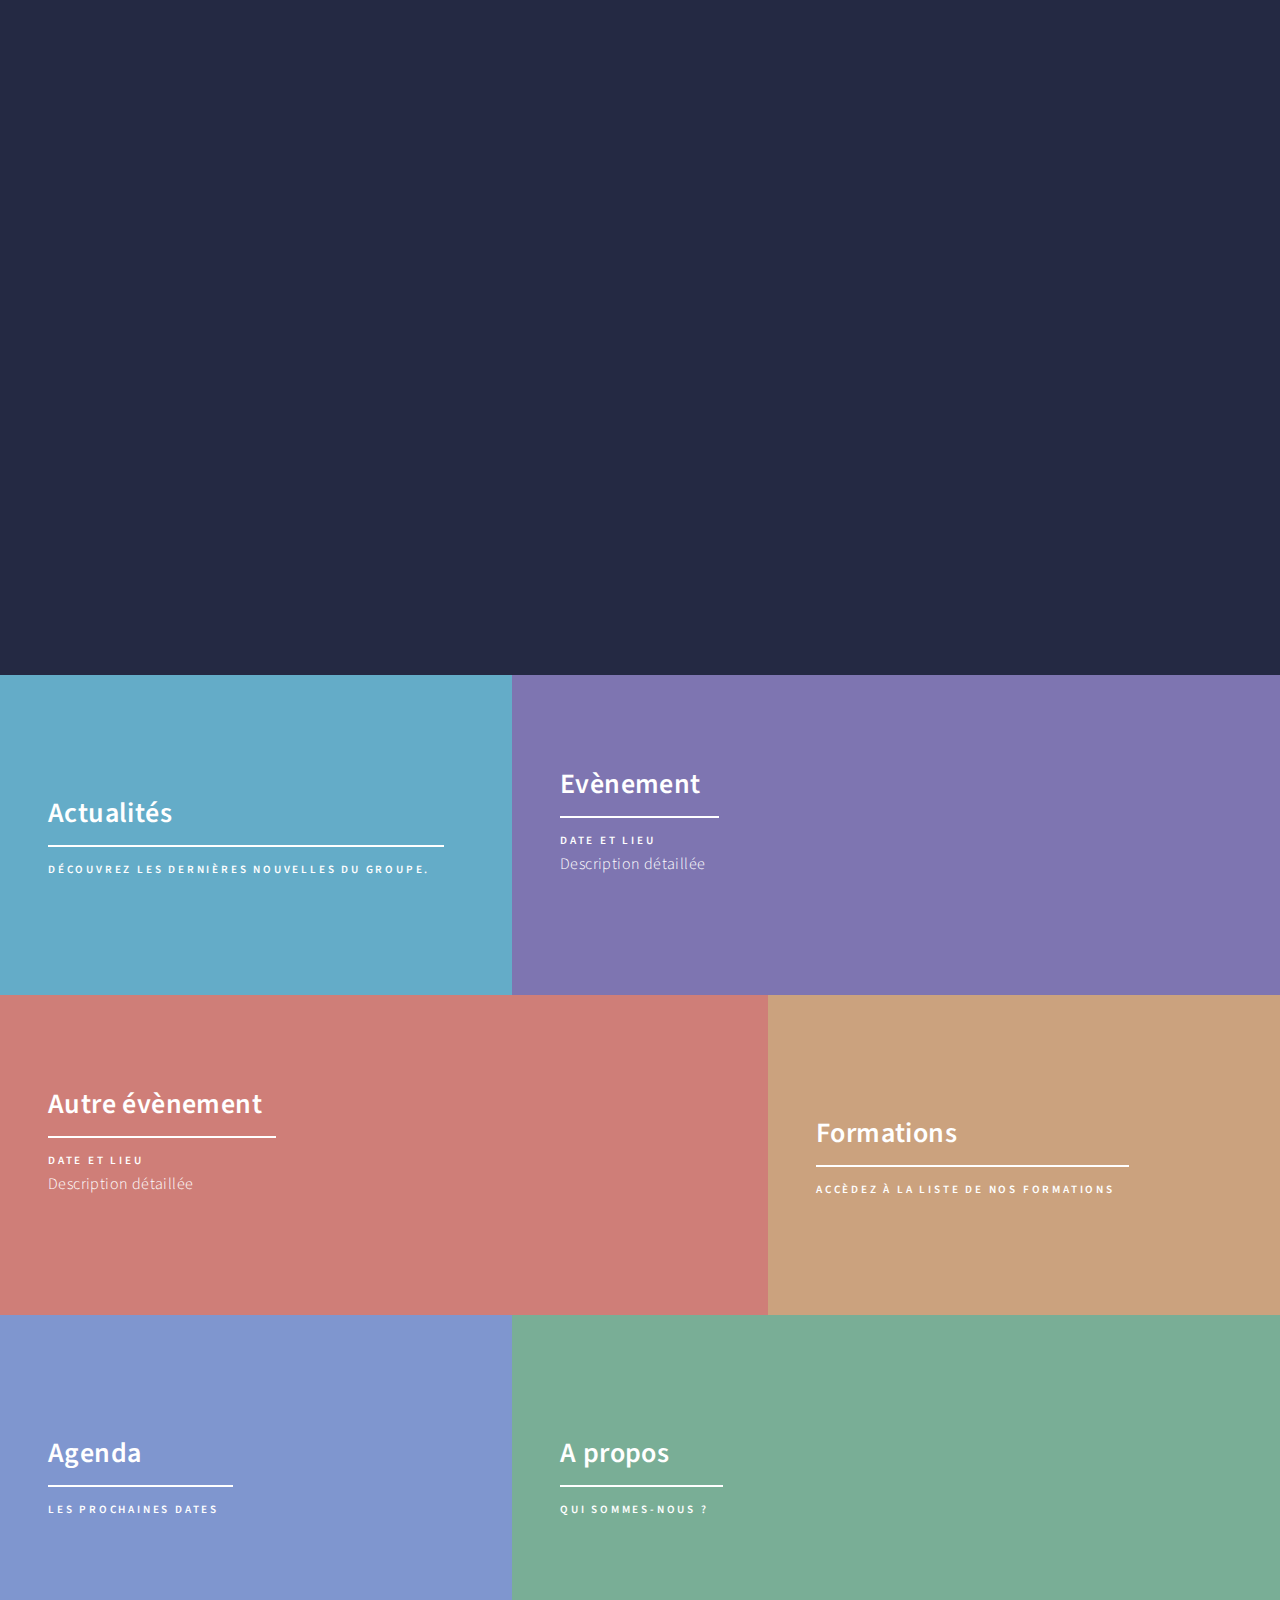
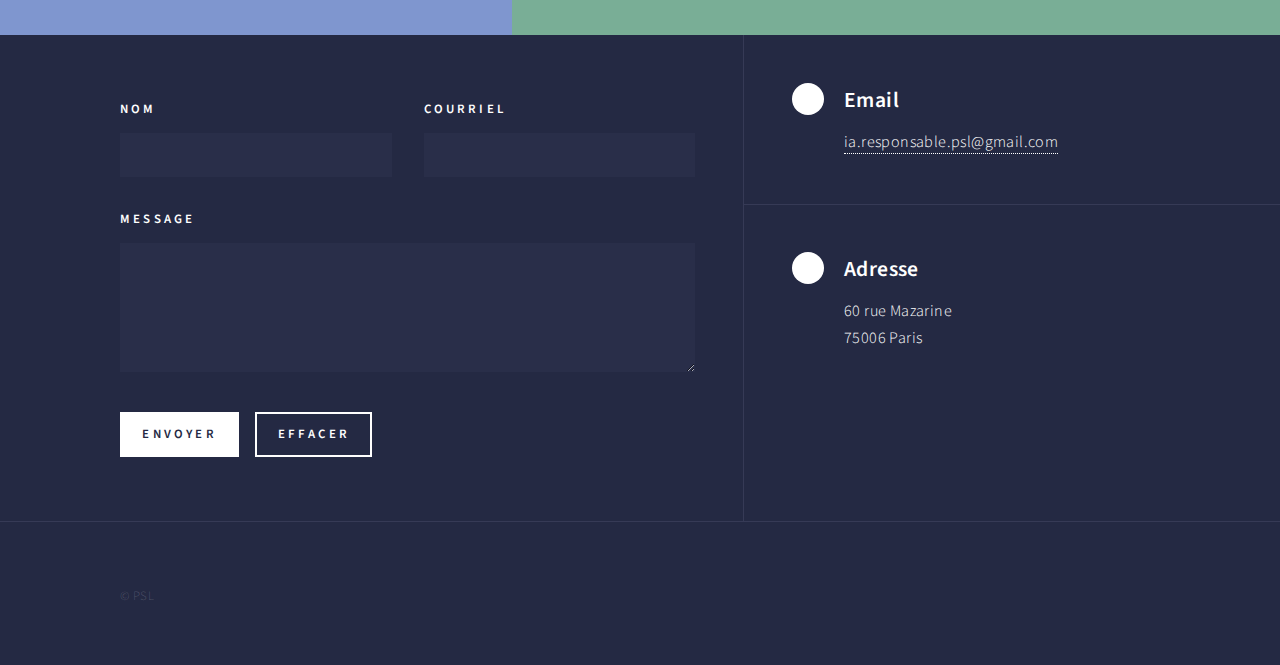
==== commit f3c5f911: "Updates" ====
--- a/index.html
+++ b/index.html
@@ -1,5 +1,5 @@
-<!DOCTYPE html><html><head><meta charSet="utf-8"/><meta http-equiv="x-ua-compatible" content="ie=edge"/><meta name="viewport" content="width=device-width, initial-scale=1, shrink-to-fit=no"/><style data-href="/super-spork/styles.3c673ca648024df9b17e.css">@import url(https://fonts.googleapis.com/css?family=Source+Sans+Pro:300,300italic,600,600italic);
+<!DOCTYPE html><html><head><meta charSet="utf-8"/><meta http-equiv="x-ua-compatible" content="ie=edge"/><meta name="viewport" content="width=device-width, initial-scale=1, shrink-to-fit=no"/><style data-href="/super-spork/styles.6660ae9bc30eca0d566b.css">@import url(https://fonts.googleapis.com/css?family=Source+Sans+Pro:300,300italic,600,600italic);
 /*!
  *  Font Awesome 4.7.0 by @davegandy - http://fontawesome.io - @fontawesome
  *  License - http://fontawesome.io/license (Font: SIL OFL 1.1, CSS: MIT License)
- */@font-face{font-family:FontAwesome;src:url(/super-spork/static/fontawesome-webfont-674f50d287a8c48dc19ba404d20fe713.eot);src:url(/super-spork/static/fontawesome-webfont-674f50d287a8c48dc19ba404d20fe713.eot?#iefix&v=4.7.0) format("embedded-opentype"),url(/super-spork/static/fontawesome-webfont-af7ae505a9eed503f8b8e6982036873e.woff2) format("woff2"),url(/super-spork/static/fontawesome-webfont-fee66e712a8a08eef5805a46892932ad.woff) format("woff"),url(/super-spork/static/fontawesome-webfont-b06871f281fee6b241d60582ae9369b9.ttf) format("truetype"),url(/super-spork/static/fontawesome-webfont-912ec66d7572ff821749319396470bde.svg#fontawesomeregular) format("svg");font-weight:400;font-style:normal}.fa{display:inline-block;font:normal normal normal 14px/1 FontAwesome;font-size:inherit;text-rendering:auto;-webkit-font-smoothing:antialiased;-moz-osx-font-smoothing:grayscale}.fa-lg{font-size:1.33333333em;line-height:.75em;vertical-align:-15%}.fa-2x{font-size:2em}.fa-3x{font-size:3em}.fa-4x{font-size:4em}.fa-5x{font-size:5em}.fa-fw{width:1.28571429em;text-align:center}.fa-ul{padding-left:0;margin-left:2.14285714em;list-style-type:none}.fa-ul>li{position:relative}.fa-li{position:absolute;left:-2.14285714em;width:2.14285714em;top:.14285714em;text-align:center}.fa-li.fa-lg{left:-1.85714286em}.fa-border{padding:.2em .25em .15em;border:.08em solid #eee;border-radius:.1em}.fa-pull-left{float:left}.fa-pull-right{float:right}.fa.fa-pull-left{margin-right:.3em}.fa.fa-pull-right{margin-left:.3em}.pull-right{float:right}.pull-left{float:left}.fa.pull-left{margin-right:.3em}.fa.pull-right{margin-left:.3em}.fa-spin{-webkit-animation:fa-spin 2s linear infinite;animation:fa-spin 2s linear infinite}.fa-pulse{-webkit-animation:fa-spin 1s steps(8) infinite;animation:fa-spin 1s steps(8) infinite}@-webkit-keyframes fa-spin{0%{-webkit-transform:rotate(0deg);transform:rotate(0deg)}to{-webkit-transform:rotate(359deg);transform:rotate(359deg)}}@keyframes fa-spin{0%{-webkit-transform:rotate(0deg);transform:rotate(0deg)}to{-webkit-transform:rotate(359deg);transform:rotate(359deg)}}.fa-rotate-90{-ms-filter:"progid:DXImageTransform.Microsoft.BasicImage(rotation=1)";-webkit-transform:rotate(90deg);transform:rotate(90deg)}.fa-rotate-180{-ms-filter:"progid:DXImageTransform.Microsoft.BasicImage(rotation=2)";-webkit-transform:rotate(180deg);transform:rotate(180deg)}.fa-rotate-270{-ms-filter:"progid:DXImageTransform.Microsoft.BasicImage(rotation=3)";-webkit-transform:rotate(270deg);transform:rotate(270deg)}.fa-flip-horizontal{-ms-filter:"progid:DXImageTransform.Microsoft.BasicImage(rotation=0, mirror=1)";-webkit-transform:scaleX(-1);transform:scaleX(-1)}.fa-flip-vertical{-ms-filter:"progid:DXImageTransform.Microsoft.BasicImage(rotation=2, mirror=1)";-webkit-transform:scaleY(-1);transform:scaleY(-1)}:root .fa-flip-horizontal,:root .fa-flip-vertical,:root .fa-rotate-90,:root .fa-rotate-180,:root .fa-rotate-270{-webkit-filter:none;filter:none}.fa-stack{position:relative;display:inline-block;width:2em;height:2em;line-height:2em;vertical-align:middle}.fa-stack-1x,.fa-stack-2x{position:absolute;left:0;width:100%;text-align:center}.fa-stack-1x{line-height:inherit}.fa-stack-2x{font-size:2em}.fa-inverse{color:#fff}.fa-glass:before{content:"\F000"}.fa-music:before{content:"\F001"}.fa-search:before{content:"\F002"}.fa-envelope-o:before{content:"\F003"}.fa-heart:before{content:"\F004"}.fa-star:before{content:"\F005"}.fa-star-o:before{content:"\F006"}.fa-user:before{content:"\F007"}.fa-film:before{content:"\F008"}.fa-th-large:before{content:"\F009"}.fa-th:before{content:"\F00A"}.fa-th-list:before{content:"\F00B"}.fa-check:before{content:"\F00C"}.fa-close:before,.fa-remove:before,.fa-times:before{content:"\F00D"}.fa-search-plus:before{content:"\F00E"}.fa-search-minus:before{content:"\F010"}.fa-power-off:before{content:"\F011"}.fa-signal:before{content:"\F012"}.fa-cog:before,.fa-gear:before{content:"\F013"}.fa-trash-o:before{content:"\F014"}.fa-home:before{content:"\F015"}.fa-file-o:before{content:"\F016"}.fa-clock-o:before{content:"\F017"}.fa-road:before{content:"\F018"}.fa-download:before{content:"\F019"}.fa-arrow-circle-o-down:before{content:"\F01A"}.fa-arrow-circle-o-up:before{content:"\F01B"}.fa-inbox:before{content:"\F01C"}.fa-play-circle-o:before{content:"\F01D"}.fa-repeat:before,.fa-rotate-right:before{content:"\F01E"}.fa-refresh:before{content:"\F021"}.fa-list-alt:before{content:"\F022"}.fa-lock:before{content:"\F023"}.fa-flag:before{content:"\F024"}.fa-headphones:before{content:"\F025"}.fa-volume-off:before{content:"\F026"}.fa-volume-down:before{content:"\F027"}.fa-volume-up:before{content:"\F028"}.fa-qrcode:before{content:"\F029"}.fa-barcode:before{content:"\F02A"}.fa-tag:before{content:"\F02B"}.fa-tags:before{content:"\F02C"}.fa-book:before{content:"\F02D"}.fa-bookmark:before{content:"\F02E"}.fa-print:before{content:"\F02F"}.fa-camera:before{content:"\F030"}.fa-font:before{content:"\F031"}.fa-bold:before{content:"\F032"}.fa-italic:before{content:"\F033"}.fa-text-height:before{content:"\F034"}.fa-text-width:before{content:"\F035"}.fa-align-left:before{content:"\F036"}.fa-align-center:before{content:"\F037"}.fa-align-right:before{content:"\F038"}.fa-align-justify:before{content:"\F039"}.fa-list:before{content:"\F03A"}.fa-dedent:before,.fa-outdent:before{content:"\F03B"}.fa-indent:before{content:"\F03C"}.fa-video-camera:before{content:"\F03D"}.fa-image:before,.fa-photo:before,.fa-picture-o:before{content:"\F03E"}.fa-pencil:before{content:"\F040"}.fa-map-marker:before{content:"\F041"}.fa-adjust:before{content:"\F042"}.fa-tint:before{content:"\F043"}.fa-edit:before,.fa-pencil-square-o:before{content:"\F044"}.fa-share-square-o:before{content:"\F045"}.fa-check-square-o:before{content:"\F046"}.fa-arrows:before{content:"\F047"}.fa-step-backward:before{content:"\F048"}.fa-fast-backward:before{content:"\F049"}.fa-backward:before{content:"\F04A"}.fa-play:before{content:"\F04B"}.fa-pause:before{content:"\F04C"}.fa-stop:before{content:"\F04D"}.fa-forward:before{content:"\F04E"}.fa-fast-forward:before{content:"\F050"}.fa-step-forward:before{content:"\F051"}.fa-eject:before{content:"\F052"}.fa-chevron-left:before{content:"\F053"}.fa-chevron-right:before{content:"\F054"}.fa-plus-circle:before{content:"\F055"}.fa-minus-circle:before{content:"\F056"}.fa-times-circle:before{content:"\F057"}.fa-check-circle:before{content:"\F058"}.fa-question-circle:before{content:"\F059"}.fa-info-circle:before{content:"\F05A"}.fa-crosshairs:before{content:"\F05B"}.fa-times-circle-o:before{content:"\F05C"}.fa-check-circle-o:before{content:"\F05D"}.fa-ban:before{content:"\F05E"}.fa-arrow-left:before{content:"\F060"}.fa-arrow-right:before{content:"\F061"}.fa-arrow-up:before{content:"\F062"}.fa-arrow-down:before{content:"\F063"}.fa-mail-forward:before,.fa-share:before{content:"\F064"}.fa-expand:before{content:"\F065"}.fa-compress:before{content:"\F066"}.fa-plus:before{content:"\F067"}.fa-minus:before{content:"\F068"}.fa-asterisk:before{content:"\F069"}.fa-exclamation-circle:before{content:"\F06A"}.fa-gift:before{content:"\F06B"}.fa-leaf:before{content:"\F06C"}.fa-fire:before{content:"\F06D"}.fa-eye:before{content:"\F06E"}.fa-eye-slash:before{content:"\F070"}.fa-exclamation-triangle:before,.fa-warning:before{content:"\F071"}.fa-plane:before{content:"\F072"}.fa-calendar:before{content:"\F073"}.fa-random:before{content:"\F074"}.fa-comment:before{content:"\F075"}.fa-magnet:before{content:"\F076"}.fa-chevron-up:before{content:"\F077"}.fa-chevron-down:before{content:"\F078"}.fa-retweet:before{content:"\F079"}.fa-shopping-cart:before{content:"\F07A"}.fa-folder:before{content:"\F07B"}.fa-folder-open:before{content:"\F07C"}.fa-arrows-v:before{content:"\F07D"}.fa-arrows-h:before{content:"\F07E"}.fa-bar-chart-o:before,.fa-bar-chart:before{content:"\F080"}.fa-twitter-square:before{content:"\F081"}.fa-facebook-square:before{content:"\F082"}.fa-camera-retro:before{content:"\F083"}.fa-key:before{content:"\F084"}.fa-cogs:before,.fa-gears:before{content:"\F085"}.fa-comments:before{content:"\F086"}.fa-thumbs-o-up:before{content:"\F087"}.fa-thumbs-o-down:before{content:"\F088"}.fa-star-half:before{content:"\F089"}.fa-heart-o:before{content:"\F08A"}.fa-sign-out:before{content:"\F08B"}.fa-linkedin-square:before{content:"\F08C"}.fa-thumb-tack:before{content:"\F08D"}.fa-external-link:before{content:"\F08E"}.fa-sign-in:before{content:"\F090"}.fa-trophy:before{content:"\F091"}.fa-github-square:before{content:"\F092"}.fa-upload:before{content:"\F093"}.fa-lemon-o:before{content:"\F094"}.fa-phone:before{content:"\F095"}.fa-square-o:before{content:"\F096"}.fa-bookmark-o:before{content:"\F097"}.fa-phone-square:before{content:"\F098"}.fa-twitter:before{content:"\F099"}.fa-facebook-f:before,.fa-facebook:before{content:"\F09A"}.fa-github:before{content:"\F09B"}.fa-unlock:before{content:"\F09C"}.fa-credit-card:before{content:"\F09D"}.fa-feed:before,.fa-rss:before{content:"\F09E"}.fa-hdd-o:before{content:"\F0A0"}.fa-bullhorn:before{content:"\F0A1"}.fa-bell:before{content:"\F0F3"}.fa-certificate:before{content:"\F0A3"}.fa-hand-o-right:before{content:"\F0A4"}.fa-hand-o-left:before{content:"\F0A5"}.fa-hand-o-up:before{content:"\F0A6"}.fa-hand-o-down:before{content:"\F0A7"}.fa-arrow-circle-left:before{content:"\F0A8"}.fa-arrow-circle-right:before{content:"\F0A9"}.fa-arrow-circle-up:before{content:"\F0AA"}.fa-arrow-circle-down:before{content:"\F0AB"}.fa-globe:before{content:"\F0AC"}.fa-wrench:before{content:"\F0AD"}.fa-tasks:before{content:"\F0AE"}.fa-filter:before{content:"\F0B0"}.fa-briefcase:before{content:"\F0B1"}.fa-arrows-alt:before{content:"\F0B2"}.fa-group:before,.fa-users:before{content:"\F0C0"}.fa-chain:before,.fa-link:before{content:"\F0C1"}.fa-cloud:before{content:"\F0C2"}.fa-flask:before{content:"\F0C3"}.fa-cut:before,.fa-scissors:before{content:"\F0C4"}.fa-copy:before,.fa-files-o:before{content:"\F0C5"}.fa-paperclip:before{content:"\F0C6"}.fa-floppy-o:before,.fa-save:before{content:"\F0C7"}.fa-square:before{content:"\F0C8"}.fa-bars:before,.fa-navicon:before,.fa-reorder:before{content:"\F0C9"}.fa-list-ul:before{content:"\F0CA"}.fa-list-ol:before{content:"\F0CB"}.fa-strikethrough:before{content:"\F0CC"}.fa-underline:before{content:"\F0CD"}.fa-table:before{content:"\F0CE"}.fa-magic:before{content:"\F0D0"}.fa-truck:before{content:"\F0D1"}.fa-pinterest:before{content:"\F0D2"}.fa-pinterest-square:before{content:"\F0D3"}.fa-google-plus-square:before{content:"\F0D4"}.fa-google-plus:before{content:"\F0D5"}.fa-money:before{content:"\F0D6"}.fa-caret-down:before{content:"\F0D7"}.fa-caret-up:before{content:"\F0D8"}.fa-caret-left:before{content:"\F0D9"}.fa-caret-right:before{content:"\F0DA"}.fa-columns:before{content:"\F0DB"}.fa-sort:before,.fa-unsorted:before{content:"\F0DC"}.fa-sort-desc:before,.fa-sort-down:before{content:"\F0DD"}.fa-sort-asc:before,.fa-sort-up:before{content:"\F0DE"}.fa-envelope:before{content:"\F0E0"}.fa-linkedin:before{content:"\F0E1"}.fa-rotate-left:before,.fa-undo:before{content:"\F0E2"}.fa-gavel:before,.fa-legal:before{content:"\F0E3"}.fa-dashboard:before,.fa-tachometer:before{content:"\F0E4"}.fa-comment-o:before{content:"\F0E5"}.fa-comments-o:before{content:"\F0E6"}.fa-bolt:before,.fa-flash:before{content:"\F0E7"}.fa-sitemap:before{content:"\F0E8"}.fa-umbrella:before{content:"\F0E9"}.fa-clipboard:before,.fa-paste:before{content:"\F0EA"}.fa-lightbulb-o:before{content:"\F0EB"}.fa-exchange:before{content:"\F0EC"}.fa-cloud-download:before{content:"\F0ED"}.fa-cloud-upload:before{content:"\F0EE"}.fa-user-md:before{content:"\F0F0"}.fa-stethoscope:before{content:"\F0F1"}.fa-suitcase:before{content:"\F0F2"}.fa-bell-o:before{content:"\F0A2"}.fa-coffee:before{content:"\F0F4"}.fa-cutlery:before{content:"\F0F5"}.fa-file-text-o:before{content:"\F0F6"}.fa-building-o:before{content:"\F0F7"}.fa-hospital-o:before{content:"\F0F8"}.fa-ambulance:before{content:"\F0F9"}.fa-medkit:before{content:"\F0FA"}.fa-fighter-jet:before{content:"\F0FB"}.fa-beer:before{content:"\F0FC"}.fa-h-square:before{content:"\F0FD"}.fa-plus-square:before{content:"\F0FE"}.fa-angle-double-left:before{content:"\F100"}.fa-angle-double-right:before{content:"\F101"}.fa-angle-double-up:before{content:"\F102"}.fa-angle-double-down:before{content:"\F103"}.fa-angle-left:before{content:"\F104"}.fa-angle-right:before{content:"\F105"}.fa-angle-up:before{content:"\F106"}.fa-angle-down:before{content:"\F107"}.fa-desktop:before{content:"\F108"}.fa-laptop:before{content:"\F109"}.fa-tablet:before{content:"\F10A"}.fa-mobile-phone:before,.fa-mobile:before{content:"\F10B"}.fa-circle-o:before{content:"\F10C"}.fa-quote-left:before{content:"\F10D"}.fa-quote-right:before{content:"\F10E"}.fa-spinner:before{content:"\F110"}.fa-circle:before{content:"\F111"}.fa-mail-reply:before,.fa-reply:before{content:"\F112"}.fa-github-alt:before{content:"\F113"}.fa-folder-o:before{content:"\F114"}.fa-folder-open-o:before{content:"\F115"}.fa-smile-o:before{content:"\F118"}.fa-frown-o:before{content:"\F119"}.fa-meh-o:before{content:"\F11A"}.fa-gamepad:before{content:"\F11B"}.fa-keyboard-o:before{content:"\F11C"}.fa-flag-o:before{content:"\F11D"}.fa-flag-checkered:before{content:"\F11E"}.fa-terminal:before{content:"\F120"}.fa-code:before{content:"\F121"}.fa-mail-reply-all:before,.fa-reply-all:before{content:"\F122"}.fa-star-half-empty:before,.fa-star-half-full:before,.fa-star-half-o:before{content:"\F123"}.fa-location-arrow:before{content:"\F124"}.fa-crop:before{content:"\F125"}.fa-code-fork:before{content:"\F126"}.fa-chain-broken:before,.fa-unlink:before{content:"\F127"}.fa-question:before{content:"\F128"}.fa-info:before{content:"\F129"}.fa-exclamation:before{content:"\F12A"}.fa-superscript:before{content:"\F12B"}.fa-subscript:before{content:"\F12C"}.fa-eraser:before{content:"\F12D"}.fa-puzzle-piece:before{content:"\F12E"}.fa-microphone:before{content:"\F130"}.fa-microphone-slash:before{content:"\F131"}.fa-shield:before{content:"\F132"}.fa-calendar-o:before{content:"\F133"}.fa-fire-extinguisher:before{content:"\F134"}.fa-rocket:before{content:"\F135"}.fa-maxcdn:before{content:"\F136"}.fa-chevron-circle-left:before{content:"\F137"}.fa-chevron-circle-right:before{content:"\F138"}.fa-chevron-circle-up:before{content:"\F139"}.fa-chevron-circle-down:before{content:"\F13A"}.fa-html5:before{content:"\F13B"}.fa-css3:before{content:"\F13C"}.fa-anchor:before{content:"\F13D"}.fa-unlock-alt:before{content:"\F13E"}.fa-bullseye:before{content:"\F140"}.fa-ellipsis-h:before{content:"\F141"}.fa-ellipsis-v:before{content:"\F142"}.fa-rss-square:before{content:"\F143"}.fa-play-circle:before{content:"\F144"}.fa-ticket:before{content:"\F145"}.fa-minus-square:before{content:"\F146"}.fa-minus-square-o:before{content:"\F147"}.fa-level-up:before{content:"\F148"}.fa-level-down:before{content:"\F149"}.fa-check-square:before{content:"\F14A"}.fa-pencil-square:before{content:"\F14B"}.fa-external-link-square:before{content:"\F14C"}.fa-share-square:before{content:"\F14D"}.fa-compass:before{content:"\F14E"}.fa-caret-square-o-down:before,.fa-toggle-down:before{content:"\F150"}.fa-caret-square-o-up:before,.fa-toggle-up:before{content:"\F151"}.fa-caret-square-o-right:before,.fa-toggle-right:before{content:"\F152"}.fa-eur:before,.fa-euro:before{content:"\F153"}.fa-gbp:before{content:"\F154"}.fa-dollar:before,.fa-usd:before{content:"\F155"}.fa-inr:before,.fa-rupee:before{content:"\F156"}.fa-cny:before,.fa-jpy:before,.fa-rmb:before,.fa-yen:before{content:"\F157"}.fa-rouble:before,.fa-rub:before,.fa-ruble:before{content:"\F158"}.fa-krw:before,.fa-won:before{content:"\F159"}.fa-bitcoin:before,.fa-btc:before{content:"\F15A"}.fa-file:before{content:"\F15B"}.fa-file-text:before{content:"\F15C"}.fa-sort-alpha-asc:before{content:"\F15D"}.fa-sort-alpha-desc:before{content:"\F15E"}.fa-sort-amount-asc:before{content:"\F160"}.fa-sort-amount-desc:before{content:"\F161"}.fa-sort-numeric-asc:before{content:"\F162"}.fa-sort-numeric-desc:before{content:"\F163"}.fa-thumbs-up:before{content:"\F164"}.fa-thumbs-down:before{content:"\F165"}.fa-youtube-square:before{content:"\F166"}.fa-youtube:before{content:"\F167"}.fa-xing:before{content:"\F168"}.fa-xing-square:before{content:"\F169"}.fa-youtube-play:before{content:"\F16A"}.fa-dropbox:before{content:"\F16B"}.fa-stack-overflow:before{content:"\F16C"}.fa-instagram:before{content:"\F16D"}.fa-flickr:before{content:"\F16E"}.fa-adn:before{content:"\F170"}.fa-bitbucket:before{content:"\F171"}.fa-bitbucket-square:before{content:"\F172"}.fa-tumblr:before{content:"\F173"}.fa-tumblr-square:before{content:"\F174"}.fa-long-arrow-down:before{content:"\F175"}.fa-long-arrow-up:before{content:"\F176"}.fa-long-arrow-left:before{content:"\F177"}.fa-long-arrow-right:before{content:"\F178"}.fa-apple:before{content:"\F179"}.fa-windows:before{content:"\F17A"}.fa-android:before{content:"\F17B"}.fa-linux:before{content:"\F17C"}.fa-dribbble:before{content:"\F17D"}.fa-skype:before{content:"\F17E"}.fa-foursquare:before{content:"\F180"}.fa-trello:before{content:"\F181"}.fa-female:before{content:"\F182"}.fa-male:before{content:"\F183"}.fa-gittip:before,.fa-gratipay:before{content:"\F184"}.fa-sun-o:before{content:"\F185"}.fa-moon-o:before{content:"\F186"}.fa-archive:before{content:"\F187"}.fa-bug:before{content:"\F188"}.fa-vk:before{content:"\F189"}.fa-weibo:before{content:"\F18A"}.fa-renren:before{content:"\F18B"}.fa-pagelines:before{content:"\F18C"}.fa-stack-exchange:before{content:"\F18D"}.fa-arrow-circle-o-right:before{content:"\F18E"}.fa-arrow-circle-o-left:before{content:"\F190"}.fa-caret-square-o-left:before,.fa-toggle-left:before{content:"\F191"}.fa-dot-circle-o:before{content:"\F192"}.fa-wheelchair:before{content:"\F193"}.fa-vimeo-square:before{content:"\F194"}.fa-try:before,.fa-turkish-lira:before{content:"\F195"}.fa-plus-square-o:before{content:"\F196"}.fa-space-shuttle:before{content:"\F197"}.fa-slack:before{content:"\F198"}.fa-envelope-square:before{content:"\F199"}.fa-wordpress:before{content:"\F19A"}.fa-openid:before{content:"\F19B"}.fa-bank:before,.fa-institution:before,.fa-university:before{content:"\F19C"}.fa-graduation-cap:before,.fa-mortar-board:before{content:"\F19D"}.fa-yahoo:before{content:"\F19E"}.fa-google:before{content:"\F1A0"}.fa-reddit:before{content:"\F1A1"}.fa-reddit-square:before{content:"\F1A2"}.fa-stumbleupon-circle:before{content:"\F1A3"}.fa-stumbleupon:before{content:"\F1A4"}.fa-delicious:before{content:"\F1A5"}.fa-digg:before{content:"\F1A6"}.fa-pied-piper-pp:before{content:"\F1A7"}.fa-pied-piper-alt:before{content:"\F1A8"}.fa-drupal:before{content:"\F1A9"}.fa-joomla:before{content:"\F1AA"}.fa-language:before{content:"\F1AB"}.fa-fax:before{content:"\F1AC"}.fa-building:before{content:"\F1AD"}.fa-child:before{content:"\F1AE"}.fa-paw:before{content:"\F1B0"}.fa-spoon:before{content:"\F1B1"}.fa-cube:before{content:"\F1B2"}.fa-cubes:before{content:"\F1B3"}.fa-behance:before{content:"\F1B4"}.fa-behance-square:before{content:"\F1B5"}.fa-steam:before{content:"\F1B6"}.fa-steam-square:before{content:"\F1B7"}.fa-recycle:before{content:"\F1B8"}.fa-automobile:before,.fa-car:before{content:"\F1B9"}.fa-cab:before,.fa-taxi:before{content:"\F1BA"}.fa-tree:before{content:"\F1BB"}.fa-spotify:before{content:"\F1BC"}.fa-deviantart:before{content:"\F1BD"}.fa-soundcloud:before{content:"\F1BE"}.fa-database:before{content:"\F1C0"}.fa-file-pdf-o:before{content:"\F1C1"}.fa-file-word-o:before{content:"\F1C2"}.fa-file-excel-o:before{content:"\F1C3"}.fa-file-powerpoint-o:before{content:"\F1C4"}.fa-file-image-o:before,.fa-file-photo-o:before,.fa-file-picture-o:before{content:"\F1C5"}.fa-file-archive-o:before,.fa-file-zip-o:before{content:"\F1C6"}.fa-file-audio-o:before,.fa-file-sound-o:before{content:"\F1C7"}.fa-file-movie-o:before,.fa-file-video-o:before{content:"\F1C8"}.fa-file-code-o:before{content:"\F1C9"}.fa-vine:before{content:"\F1CA"}.fa-codepen:before{content:"\F1CB"}.fa-jsfiddle:before{content:"\F1CC"}.fa-life-bouy:before,.fa-life-buoy:before,.fa-life-ring:before,.fa-life-saver:before,.fa-support:before{content:"\F1CD"}.fa-circle-o-notch:before{content:"\F1CE"}.fa-ra:before,.fa-rebel:before,.fa-resistance:before{content:"\F1D0"}.fa-empire:before,.fa-ge:before{content:"\F1D1"}.fa-git-square:before{content:"\F1D2"}.fa-git:before{content:"\F1D3"}.fa-hacker-news:before,.fa-y-combinator-square:before,.fa-yc-square:before{content:"\F1D4"}.fa-tencent-weibo:before{content:"\F1D5"}.fa-qq:before{content:"\F1D6"}.fa-wechat:before,.fa-weixin:before{content:"\F1D7"}.fa-paper-plane:before,.fa-send:before{content:"\F1D8"}.fa-paper-plane-o:before,.fa-send-o:before{content:"\F1D9"}.fa-history:before{content:"\F1DA"}.fa-circle-thin:before{content:"\F1DB"}.fa-header:before{content:"\F1DC"}.fa-paragraph:before{content:"\F1DD"}.fa-sliders:before{content:"\F1DE"}.fa-share-alt:before{content:"\F1E0"}.fa-share-alt-square:before{content:"\F1E1"}.fa-bomb:before{content:"\F1E2"}.fa-futbol-o:before,.fa-soccer-ball-o:before{content:"\F1E3"}.fa-tty:before{content:"\F1E4"}.fa-binoculars:before{content:"\F1E5"}.fa-plug:before{content:"\F1E6"}.fa-slideshare:before{content:"\F1E7"}.fa-twitch:before{content:"\F1E8"}.fa-yelp:before{content:"\F1E9"}.fa-newspaper-o:before{content:"\F1EA"}.fa-wifi:before{content:"\F1EB"}.fa-calculator:before{content:"\F1EC"}.fa-paypal:before{content:"\F1ED"}.fa-google-wallet:before{content:"\F1EE"}.fa-cc-visa:before{content:"\F1F0"}.fa-cc-mastercard:before{content:"\F1F1"}.fa-cc-discover:before{content:"\F1F2"}.fa-cc-amex:before{content:"\F1F3"}.fa-cc-paypal:before{content:"\F1F4"}.fa-cc-stripe:before{content:"\F1F5"}.fa-bell-slash:before{content:"\F1F6"}.fa-bell-slash-o:before{content:"\F1F7"}.fa-trash:before{content:"\F1F8"}.fa-copyright:before{content:"\F1F9"}.fa-at:before{content:"\F1FA"}.fa-eyedropper:before{content:"\F1FB"}.fa-paint-brush:before{content:"\F1FC"}.fa-birthday-cake:before{content:"\F1FD"}.fa-area-chart:before{content:"\F1FE"}.fa-pie-chart:before{content:"\F200"}.fa-line-chart:before{content:"\F201"}.fa-lastfm:before{content:"\F202"}.fa-lastfm-square:before{content:"\F203"}.fa-toggle-off:before{content:"\F204"}.fa-toggle-on:before{content:"\F205"}.fa-bicycle:before{content:"\F206"}.fa-bus:before{content:"\F207"}.fa-ioxhost:before{content:"\F208"}.fa-angellist:before{content:"\F209"}.fa-cc:before{content:"\F20A"}.fa-ils:before,.fa-shekel:before,.fa-sheqel:before{content:"\F20B"}.fa-meanpath:before{content:"\F20C"}.fa-buysellads:before{content:"\F20D"}.fa-connectdevelop:before{content:"\F20E"}.fa-dashcube:before{content:"\F210"}.fa-forumbee:before{content:"\F211"}.fa-leanpub:before{content:"\F212"}.fa-sellsy:before{content:"\F213"}.fa-shirtsinbulk:before{content:"\F214"}.fa-simplybuilt:before{content:"\F215"}.fa-skyatlas:before{content:"\F216"}.fa-cart-plus:before{content:"\F217"}.fa-cart-arrow-down:before{content:"\F218"}.fa-diamond:before{content:"\F219"}.fa-ship:before{content:"\F21A"}.fa-user-secret:before{content:"\F21B"}.fa-motorcycle:before{content:"\F21C"}.fa-street-view:before{content:"\F21D"}.fa-heartbeat:before{content:"\F21E"}.fa-venus:before{content:"\F221"}.fa-mars:before{content:"\F222"}.fa-mercury:before{content:"\F223"}.fa-intersex:before,.fa-transgender:before{content:"\F224"}.fa-transgender-alt:before{content:"\F225"}.fa-venus-double:before{content:"\F226"}.fa-mars-double:before{content:"\F227"}.fa-venus-mars:before{content:"\F228"}.fa-mars-stroke:before{content:"\F229"}.fa-mars-stroke-v:before{content:"\F22A"}.fa-mars-stroke-h:before{content:"\F22B"}.fa-neuter:before{content:"\F22C"}.fa-genderless:before{content:"\F22D"}.fa-facebook-official:before{content:"\F230"}.fa-pinterest-p:before{content:"\F231"}.fa-whatsapp:before{content:"\F232"}.fa-server:before{content:"\F233"}.fa-user-plus:before{content:"\F234"}.fa-user-times:before{content:"\F235"}.fa-bed:before,.fa-hotel:before{content:"\F236"}.fa-viacoin:before{content:"\F237"}.fa-train:before{content:"\F238"}.fa-subway:before{content:"\F239"}.fa-medium:before{content:"\F23A"}.fa-y-combinator:before,.fa-yc:before{content:"\F23B"}.fa-optin-monster:before{content:"\F23C"}.fa-opencart:before{content:"\F23D"}.fa-expeditedssl:before{content:"\F23E"}.fa-battery-4:before,.fa-battery-full:before,.fa-battery:before{content:"\F240"}.fa-battery-3:before,.fa-battery-three-quarters:before{content:"\F241"}.fa-battery-2:before,.fa-battery-half:before{content:"\F242"}.fa-battery-1:before,.fa-battery-quarter:before{content:"\F243"}.fa-battery-0:before,.fa-battery-empty:before{content:"\F244"}.fa-mouse-pointer:before{content:"\F245"}.fa-i-cursor:before{content:"\F246"}.fa-object-group:before{content:"\F247"}.fa-object-ungroup:before{content:"\F248"}.fa-sticky-note:before{content:"\F249"}.fa-sticky-note-o:before{content:"\F24A"}.fa-cc-jcb:before{content:"\F24B"}.fa-cc-diners-club:before{content:"\F24C"}.fa-clone:before{content:"\F24D"}.fa-balance-scale:before{content:"\F24E"}.fa-hourglass-o:before{content:"\F250"}.fa-hourglass-1:before,.fa-hourglass-start:before{content:"\F251"}.fa-hourglass-2:before,.fa-hourglass-half:before{content:"\F252"}.fa-hourglass-3:before,.fa-hourglass-end:before{content:"\F253"}.fa-hourglass:before{content:"\F254"}.fa-hand-grab-o:before,.fa-hand-rock-o:before{content:"\F255"}.fa-hand-paper-o:before,.fa-hand-stop-o:before{content:"\F256"}.fa-hand-scissors-o:before{content:"\F257"}.fa-hand-lizard-o:before{content:"\F258"}.fa-hand-spock-o:before{content:"\F259"}.fa-hand-pointer-o:before{content:"\F25A"}.fa-hand-peace-o:before{content:"\F25B"}.fa-trademark:before{content:"\F25C"}.fa-registered:before{content:"\F25D"}.fa-creative-commons:before{content:"\F25E"}.fa-gg:before{content:"\F260"}.fa-gg-circle:before{content:"\F261"}.fa-tripadvisor:before{content:"\F262"}.fa-odnoklassniki:before{content:"\F263"}.fa-odnoklassniki-square:before{content:"\F264"}.fa-get-pocket:before{content:"\F265"}.fa-wikipedia-w:before{content:"\F266"}.fa-safari:before{content:"\F267"}.fa-chrome:before{content:"\F268"}.fa-firefox:before{content:"\F269"}.fa-opera:before{content:"\F26A"}.fa-internet-explorer:before{content:"\F26B"}.fa-television:before,.fa-tv:before{content:"\F26C"}.fa-contao:before{content:"\F26D"}.fa-500px:before{content:"\F26E"}.fa-amazon:before{content:"\F270"}.fa-calendar-plus-o:before{content:"\F271"}.fa-calendar-minus-o:before{content:"\F272"}.fa-calendar-times-o:before{content:"\F273"}.fa-calendar-check-o:before{content:"\F274"}.fa-industry:before{content:"\F275"}.fa-map-pin:before{content:"\F276"}.fa-map-signs:before{content:"\F277"}.fa-map-o:before{content:"\F278"}.fa-map:before{content:"\F279"}.fa-commenting:before{content:"\F27A"}.fa-commenting-o:before{content:"\F27B"}.fa-houzz:before{content:"\F27C"}.fa-vimeo:before{content:"\F27D"}.fa-black-tie:before{content:"\F27E"}.fa-fonticons:before{content:"\F280"}.fa-reddit-alien:before{content:"\F281"}.fa-edge:before{content:"\F282"}.fa-credit-card-alt:before{content:"\F283"}.fa-codiepie:before{content:"\F284"}.fa-modx:before{content:"\F285"}.fa-fort-awesome:before{content:"\F286"}.fa-usb:before{content:"\F287"}.fa-product-hunt:before{content:"\F288"}.fa-mixcloud:before{content:"\F289"}.fa-scribd:before{content:"\F28A"}.fa-pause-circle:before{content:"\F28B"}.fa-pause-circle-o:before{content:"\F28C"}.fa-stop-circle:before{content:"\F28D"}.fa-stop-circle-o:before{content:"\F28E"}.fa-shopping-bag:before{content:"\F290"}.fa-shopping-basket:before{content:"\F291"}.fa-hashtag:before{content:"\F292"}.fa-bluetooth:before{content:"\F293"}.fa-bluetooth-b:before{content:"\F294"}.fa-percent:before{content:"\F295"}.fa-gitlab:before{content:"\F296"}.fa-wpbeginner:before{content:"\F297"}.fa-wpforms:before{content:"\F298"}.fa-envira:before{content:"\F299"}.fa-universal-access:before{content:"\F29A"}.fa-wheelchair-alt:before{content:"\F29B"}.fa-question-circle-o:before{content:"\F29C"}.fa-blind:before{content:"\F29D"}.fa-audio-description:before{content:"\F29E"}.fa-volume-control-phone:before{content:"\F2A0"}.fa-braille:before{content:"\F2A1"}.fa-assistive-listening-systems:before{content:"\F2A2"}.fa-american-sign-language-interpreting:before,.fa-asl-interpreting:before{content:"\F2A3"}.fa-deaf:before,.fa-deafness:before,.fa-hard-of-hearing:before{content:"\F2A4"}.fa-glide:before{content:"\F2A5"}.fa-glide-g:before{content:"\F2A6"}.fa-sign-language:before,.fa-signing:before{content:"\F2A7"}.fa-low-vision:before{content:"\F2A8"}.fa-viadeo:before{content:"\F2A9"}.fa-viadeo-square:before{content:"\F2AA"}.fa-snapchat:before{content:"\F2AB"}.fa-snapchat-ghost:before{content:"\F2AC"}.fa-snapchat-square:before{content:"\F2AD"}.fa-pied-piper:before{content:"\F2AE"}.fa-first-order:before{content:"\F2B0"}.fa-yoast:before{content:"\F2B1"}.fa-themeisle:before{content:"\F2B2"}.fa-google-plus-circle:before,.fa-google-plus-official:before{content:"\F2B3"}.fa-fa:before,.fa-font-awesome:before{content:"\F2B4"}.fa-handshake-o:before{content:"\F2B5"}.fa-envelope-open:before{content:"\F2B6"}.fa-envelope-open-o:before{content:"\F2B7"}.fa-linode:before{content:"\F2B8"}.fa-address-book:before{content:"\F2B9"}.fa-address-book-o:before{content:"\F2BA"}.fa-address-card:before,.fa-vcard:before{content:"\F2BB"}.fa-address-card-o:before,.fa-vcard-o:before{content:"\F2BC"}.fa-user-circle:before{content:"\F2BD"}.fa-user-circle-o:before{content:"\F2BE"}.fa-user-o:before{content:"\F2C0"}.fa-id-badge:before{content:"\F2C1"}.fa-drivers-license:before,.fa-id-card:before{content:"\F2C2"}.fa-drivers-license-o:before,.fa-id-card-o:before{content:"\F2C3"}.fa-quora:before{content:"\F2C4"}.fa-free-code-camp:before{content:"\F2C5"}.fa-telegram:before{content:"\F2C6"}.fa-thermometer-4:before,.fa-thermometer-full:before,.fa-thermometer:before{content:"\F2C7"}.fa-thermometer-3:before,.fa-thermometer-three-quarters:before{content:"\F2C8"}.fa-thermometer-2:before,.fa-thermometer-half:before{content:"\F2C9"}.fa-thermometer-1:before,.fa-thermometer-quarter:before{content:"\F2CA"}.fa-thermometer-0:before,.fa-thermometer-empty:before{content:"\F2CB"}.fa-shower:before{content:"\F2CC"}.fa-bath:before,.fa-bathtub:before,.fa-s15:before{content:"\F2CD"}.fa-podcast:before{content:"\F2CE"}.fa-window-maximize:before{content:"\F2D0"}.fa-window-minimize:before{content:"\F2D1"}.fa-window-restore:before{content:"\F2D2"}.fa-times-rectangle:before,.fa-window-close:before{content:"\F2D3"}.fa-times-rectangle-o:before,.fa-window-close-o:before{content:"\F2D4"}.fa-bandcamp:before{content:"\F2D5"}.fa-grav:before{content:"\F2D6"}.fa-etsy:before{content:"\F2D7"}.fa-imdb:before{content:"\F2D8"}.fa-ravelry:before{content:"\F2D9"}.fa-eercast:before{content:"\F2DA"}.fa-microchip:before{content:"\F2DB"}.fa-snowflake-o:before{content:"\F2DC"}.fa-superpowers:before{content:"\F2DD"}.fa-wpexplorer:before{content:"\F2DE"}.fa-meetup:before{content:"\F2E0"}.sr-only{position:absolute;width:1px;height:1px;padding:0;margin:-1px;overflow:hidden;clip:rect(0,0,0,0);border:0}.sr-only-focusable:active,.sr-only-focusable:focus{position:static;width:auto;height:auto;margin:0;overflow:visible;clip:auto}.mb-5{margin-bottom:2em}@media screen and (min-width:981px){.grid-wrapper{display:grid;grid-gap:0 2.25em;grid-template-columns:repeat(12,1fr);margin:0 auto;width:100%}.col-1{grid-column:span 1}.col-2{grid-column:span 2}.col-3{grid-column:span 3}.col-4{grid-column:span 4}.col-5{grid-column:span 5}.col-6{grid-column:span 6}.col-7{grid-column:span 7}.col-8{grid-column:span 8}.col-9{grid-column:span 9}.col-10{grid-column:span 10}.col-11{grid-column:span 11}.col-12{grid-column:span 12}}a,abbr,acronym,address,applet,article,aside,audio,b,big,blockquote,body,canvas,caption,center,cite,code,dd,del,details,dfn,div,dl,dt,em,embed,fieldset,figcaption,figure,footer,form,h1,h2,h3,h4,h5,h6,header,hgroup,html,i,iframe,img,ins,kbd,label,legend,li,mark,menu,nav,object,ol,output,p,pre,q,ruby,s,samp,section,small,span,strike,strong,sub,summary,sup,table,tbody,td,tfoot,th,thead,time,tr,tt,u,ul,var,video{margin:0;padding:0;border:0;font-size:100%;font:inherit;vertical-align:baseline}article,aside,details,figcaption,figure,footer,header,hgroup,menu,nav,section{display:block}body{line-height:1}ol,ul{list-style:none}blockquote,q{quotes:none}blockquote:after,blockquote:before,q:after,q:before{content:"";content:none}table{border-collapse:collapse;border-spacing:0}body{-webkit-text-size-adjust:none}*,:after,:before{box-sizing:border-box}@-ms-viewport{width:device-width}body{-ms-overflow-style:scrollbar}@media screen and (max-width:480px){body,html{min-width:320px}}body{background:#242943}body.is-loading *,body.is-loading :after,body.is-loading :before{-webkit-animation:none!important;animation:none!important;-webkit-transition:none!important;transition:none!important}body,input,select,textarea{color:#fff;font-family:Source Sans Pro,Helvetica,sans-serif;font-size:17pt;font-weight:300;letter-spacing:.025em;line-height:1.65}@media screen and (max-width:1680px){body,input,select,textarea{font-size:14pt}}@media screen and (max-width:1280px){body,input,select,textarea{font-size:12pt}}@media screen and (max-width:360px){body,input,select,textarea{font-size:11pt}}a{-webkit-transition:color .2s ease-in-out,border-bottom-color .2s ease-in-out;transition:color .2s ease-in-out,border-bottom-color .2s ease-in-out;border-bottom:1px dotted;color:inherit;text-decoration:none}a:hover{border-bottom-color:transparent;color:#9bf1ff!important}a:active{color:#53e3fb!important}b,strong{color:#fff;font-weight:600}em,i{font-style:italic}p{margin:0 0 2em}h1,h2,h3,h4,h5,h6{color:#fff;font-weight:600;line-height:1.65;margin:0 0 1em}h1 a,h2 a,h3 a,h4 a,h5 a,h6 a{color:inherit;border-bottom:0}h1{font-size:2.5em}h2{font-size:1.75em}h3{font-size:1.35em}h4{font-size:1.1em}h5{font-size:.9em}h6{font-size:.7em}@media screen and (max-width:736px){h1{font-size:2em}h2{font-size:1.5em}h3{font-size:1.25em}}sub{top:.5em}sub,sup{font-size:.8em;position:relative}sup{top:-.5em}blockquote{border-left:4px solid rgba(212,212,255,.1);font-style:italic;margin:0 0 2em;padding:.5em 0 .5em 2em}code{background:rgba(212,212,255,.035);margin:0 .25em;padding:.25em .65em}code,pre{font-family:Courier New,monospace;font-size:.9em}pre{-webkit-overflow-scrolling:touch;margin:0 0 2em}pre code{display:block;line-height:1.75;padding:1em 1.5em;overflow-x:auto}hr{border:0;border-bottom:1px solid rgba(212,212,255,.1);margin:2em 0}hr.major{margin:3em 0}.align-left{text-align:left}.align-center{text-align:center}.align-right{text-align:right}article.special,section.special{text-align:center}header.major{width:-webkit-max-content;width:-ms-max-content;width:max-content;margin-bottom:2em}header.major>:first-child{margin-bottom:0;width:calc(100% + .5em)}header.major>:first-child:after{content:"";background-color:#fff;display:block;height:2px;margin:.325em 0 .5em;width:100%}header.major>p{font-size:.7em;font-weight:600;letter-spacing:.25em;margin-bottom:0;text-transform:uppercase}body.is-ie header.major>:first-child:after{max-width:9em}body.is-ie header.major>h1:after{max-width:100%!important}@media screen and (max-width:736px){header.major>p br{display:none}}form,form .field{margin:0 0 2em}form .field.half{width:50%;float:left;padding:0 0 0 1em}form .field.half.first{padding:0 1em 0 0}form>.actions{margin:2.5em 0 0!important}@media screen and (max-width:736px){form .field{margin:0 0 1.5em}form .field.half{padding:0 0 0 .75em}form .field.half.first{padding:0 .75em 0 0}form>.actions{margin:2em 0 0!important}}@media screen and (max-width:480px){form .field.half{width:100%;float:none;padding:0}form .field.half.first{padding:0}}label{color:#fff;display:block;font-size:.8em;font-weight:600;letter-spacing:.25em;margin:0 0 1em;text-transform:uppercase}input[type=email],input[type=password],input[type=search],input[type=tel],input[type=text],input[type=url],select,textarea{-moz-appearance:none;-webkit-appearance:none;-ms-appearance:none;appearance:none;background:rgba(212,212,255,.035);border:none;border-radius:0;color:inherit;display:block;outline:0;padding:0 1em;text-decoration:none;width:100%;resize:vertical}input[type=email]:invalid,input[type=password]:invalid,input[type=search]:invalid,input[type=tel]:invalid,input[type=text]:invalid,input[type=url]:invalid,select:invalid,textarea:invalid{box-shadow:none}input[type=email]:focus,input[type=password]:focus,input[type=search]:focus,input[type=tel]:focus,input[type=text]:focus,input[type=url]:focus,select:focus,textarea:focus{border-color:#9bf1ff;box-shadow:0 0 0 2px #9bf1ff}.select-wrapper{text-decoration:none;display:block;position:relative}.select-wrapper:before{-moz-osx-font-smoothing:grayscale;-webkit-font-smoothing:antialiased;font-family:FontAwesome;font-style:normal;font-weight:400;text-transform:none!important;color:rgba(212,212,255,.1);content:"\F078";display:block;height:2.75em;line-height:2.75em;pointer-events:none;position:absolute;right:0;text-align:center;top:0;width:2.75em}.select-wrapper select::-ms-expand{display:none}input[type=email],input[type=password],input[type=search],input[type=tel],input[type=text],input[type=url],select{height:2.75em}textarea{padding:.75em 1em}input[type=checkbox],input[type=radio]{-moz-appearance:none;-webkit-appearance:none;-ms-appearance:none;appearance:none;display:block;float:left;margin-right:-2em;opacity:0;width:1em;z-index:-1}input[type=checkbox]+label,input[type=radio]+label{text-decoration:none;color:#fff;cursor:pointer;display:inline-block;font-weight:300;padding-left:2.65em;padding-right:.75em;position:relative}input[type=checkbox]+label:before,input[type=radio]+label:before{-moz-osx-font-smoothing:grayscale;-webkit-font-smoothing:antialiased;font-family:FontAwesome;font-style:normal;font-weight:400;text-transform:none!important;background:rgba(212,212,255,.035);content:"";display:inline-block;height:1.65em;left:0;letter-spacing:0;line-height:1.58125em;position:absolute;text-align:center;top:0;width:1.65em}input[type=checkbox]:checked+label:before,input[type=radio]:checked+label:before{background:#fff;border-color:#9bf1ff;content:"\F00C";color:#242943}input[type=checkbox]:focus+label:before,input[type=radio]:focus+label:before{box-shadow:0 0 0 2px #9bf1ff}input[type=radio]+label:before{border-radius:100%}::-webkit-input-placeholder{color:rgba(244,244,255,.2)!important;opacity:1}:-moz-placeholder,::-moz-placeholder{color:rgba(244,244,255,.2)!important;opacity:1}:-ms-input-placeholder{color:rgba(244,244,255,.2)!important;opacity:1}.formerize-placeholder{color:rgba(244,244,255,.2)!important;opacity:1}.box{border:1px solid rgba(212,212,255,.1);margin-bottom:2em;padding:1.5em}.box>:last-child,.box>:last-child>:last-child,.box>:last-child>:last-child>:last-child{margin-bottom:0}.box.alt{border:0;border-radius:0;padding:0}.icon{text-decoration:none;border-bottom:none;position:relative}.icon:before{-moz-osx-font-smoothing:grayscale;-webkit-font-smoothing:antialiased;font-family:FontAwesome;font-style:normal;font-weight:400;text-transform:none!important}.icon>.label{display:none}.icon.alt:before{background-color:#fff;border-radius:100%;color:#242943;display:inline-block;height:2em;line-height:2em;text-align:center;width:2em}a.icon.alt:before{-webkit-transition:background-color .2s ease-in-out;transition:background-color .2s ease-in-out}a.icon.alt:hover:before{background-color:#6fc3df}a.icon.alt:active:before{background-color:#37a6cb}.image{border:0;display:inline-block;position:relative}.image img{display:block}.image.left,.image.right{max-width:30%}.image.left img,.image.right img{width:100%}.image.left{float:left;margin:0 1.5em 1.25em 0;top:.25em}.image.right{float:right;margin:0 0 1.25em 1.5em;top:.25em}.image.fit{display:block;margin:0 0 2em;width:100%}.image.fit img{width:100%}.image.main{display:block;margin:2.5em 0;width:100%}.image.main img{width:100%}@media screen and (max-width:736px){.image.main{margin:1.5em 0}}ol{list-style:decimal;margin:0 0 2em;padding-left:1.25em}ol li{padding-left:.25em}ul{list-style:disc;margin:0 0 2em;padding-left:1em}ul li{padding-left:.5em}ul.alt{list-style:none;padding-left:0}ul.alt li{border-top:1px solid rgba(212,212,255,.1);padding:.5em 0}ul.alt li:first-child{border-top:0;padding-top:0}ul.icons{cursor:default;list-style:none;padding-left:0}ul.icons li{display:inline-block;padding:0 1em 0 0}ul.icons li:last-child{padding-right:0}@media screen and (max-width:736px){ul.icons li{padding:0 .75em 0 0}}ul.actions{cursor:default;list-style:none;padding-left:0}ul.actions li{display:inline-block;padding:0 1em 0 0;vertical-align:middle}ul.actions li:last-child{padding-right:0}ul.actions.small li{padding:0 1em 0 0}ul.actions.vertical li{display:block;padding:1em 0 0}ul.actions.vertical li:first-child{padding-top:0}ul.actions.vertical li>*{margin-bottom:0}ul.actions.vertical.small li:first-child{padding-top:0}ul.actions.fit{display:table;margin-left:-1em;padding:0;table-layout:fixed;width:calc(100% + 1em)}ul.actions.fit li{display:table-cell;padding:0 0 0 1em}ul.actions.fit li>*{margin-bottom:0}ul.actions.fit.small{margin-left:-1em;width:calc(100% + 1em)}ul.actions.fit.small li{padding:0 0 0 1em}ul.pagination{cursor:default;list-style:none;padding-left:0}ul.pagination li{display:inline-block;padding-left:0;vertical-align:middle}ul.pagination li>.page{-webkit-transition:background-color .2s ease-in-out,color .2s ease-in-out;transition:background-color .2s ease-in-out,color .2s ease-in-out;border-bottom:0;display:inline-block;font-size:.8em;font-weight:600;height:1.5em;line-height:1.5em;margin:0 .125em;min-width:1.5em;padding:0 .5em;text-align:center}ul.pagination li>.page.active{background-color:#fff;color:#242943}ul.pagination li>.page.active:hover{background-color:#9bf1ff;color:#242943!important}ul.pagination li>.page.active:active{background-color:#53e3fb}ul.pagination li:first-child{padding-right:.75em}ul.pagination li:last-child{padding-left:.75em}@media screen and (max-width:480px){ul.pagination li:nth-child(n+2):nth-last-child(n+2){display:none}ul.pagination li:first-child{padding-right:0}}dl{margin:0 0 2em}dl dt{display:block;font-weight:600;margin:0 0 1em}dl dd{margin-left:2em}.table-wrapper{-webkit-overflow-scrolling:touch;overflow-x:auto}table{margin:0 0 2em;width:100%}table tbody tr{border:1px solid rgba(212,212,255,.1);border-left:0;border-right:0}table tbody tr:nth-child(odd){background-color:rgba(212,212,255,.035)}table td{padding:.75em}table th{color:#fff;font-size:.9em;font-weight:600;padding:0 .75em .75em;text-align:left}table thead{border-bottom:2px solid rgba(212,212,255,.1)}table tfoot{border-top:2px solid rgba(212,212,255,.1)}table.alt{border-collapse:separate}table.alt tbody tr td{border-color:rgba(212,212,255,.1);border-style:solid;border-width:0 1px 1px 0}table.alt tbody tr td:first-child{border-left-width:1px}table.alt tbody tr:first-child td{border-top-width:1px}table.alt thead{border-bottom:0}table.alt tfoot{border-top:0}.button,button,input[type=button],input[type=reset],input[type=submit]{-moz-appearance:none;-webkit-appearance:none;-ms-appearance:none;appearance:none;-webkit-transition:background-color .2s ease-in-out,box-shadow .2s ease-in-out,color .2s ease-in-out;transition:background-color .2s ease-in-out,box-shadow .2s ease-in-out,color .2s ease-in-out;background-color:transparent;border:0;border-radius:0;box-shadow:inset 0 0 0 2px #fff;color:#fff;cursor:pointer;display:inline-block;font-size:.8em;font-weight:600;height:3.5em;letter-spacing:.25em;line-height:3.5em;padding:0 1.75em;text-align:center;text-decoration:none;text-transform:uppercase;white-space:nowrap}.button:active,.button:hover,button:active,button:hover,input[type=button]:active,input[type=button]:hover,input[type=reset]:active,input[type=reset]:hover,input[type=submit]:active,input[type=submit]:hover{box-shadow:inset 0 0 0 2px #9bf1ff;color:#9bf1ff}.button:active,button:active,input[type=button]:active,input[type=reset]:active,input[type=submit]:active{background-color:rgba(155,241,255,.1);box-shadow:inset 0 0 0 2px #53e3fb;color:#53e3fb}.button.icon:before,button.icon:before,input[type=button].icon:before,input[type=reset].icon:before,input[type=submit].icon:before{margin-right:.5em}.button.fit,button.fit,input[type=button].fit,input[type=reset].fit,input[type=submit].fit{display:block;margin:0 0 1em;width:100%}.button.small,button.small,input[type=button].small,input[type=reset].small,input[type=submit].small{font-size:.6em}.button.big,button.big,input[type=button].big,input[type=reset].big,input[type=submit].big{font-size:1.25em;height:3em;line-height:3em}.button.next,button.next,input[type=button].next,input[type=reset].next,input[type=submit].next{padding-right:4.5em;position:relative}.button.next:after,.button.next:before,button.next:after,button.next:before,input[type=button].next:after,input[type=button].next:before,input[type=reset].next:after,input[type=reset].next:before,input[type=submit].next:after,input[type=submit].next:before{-webkit-transition:opacity .2s ease-in-out;transition:opacity .2s ease-in-out;background-position:100%;background-repeat:no-repeat;background-size:36px 24px;content:"";display:block;height:100%;position:absolute;right:1.5em;top:0;vertical-align:middle;width:36px}.button.next:before,button.next:before,input[type=button].next:before,input[type=reset].next:before,input[type=submit].next:before{background-image:url("data:image/svg+xml;charset=utf8,%3Csvg xmlns='http://www.w3.org/2000/svg' xmlns:xlink='http://www.w3.org/1999/xlink' width='36px' height='24px' viewBox='0 0 36 24' zoomAndPan='disable'%3E%3Cstyle%3Eline %7B stroke: %23fff%3B stroke-width: 2px%3B %7D%3C/style%3E%3Cline x1='0' y1='12' x2='34' y2='12' /%3E%3Cline x1='25' y1='4' x2='34' y2='12.5' /%3E%3Cline x1='25' y1='20' x2='34' y2='11.5' /%3E%3C/svg%3E")}.button.next:after,button.next:after,input[type=button].next:after,input[type=reset].next:after,input[type=submit].next:after{background-image:url("data:image/svg+xml;charset=utf8,%3Csvg xmlns='http://www.w3.org/2000/svg' xmlns:xlink='http://www.w3.org/1999/xlink' width='36px' height='24px' viewBox='0 0 36 24' zoomAndPan='disable'%3E%3Cstyle%3Eline %7B stroke: %239bf1ff%3B stroke-width: 2px%3B %7D%3C/style%3E%3Cline x1='0' y1='12' x2='34' y2='12' /%3E%3Cline x1='25' y1='4' x2='34' y2='12.5' /%3E%3Cline x1='25' y1='20' x2='34' y2='11.5' /%3E%3C/svg%3E");opacity:0;z-index:1}.button.next:active:after,.button.next:hover:after,button.next:active:after,button.next:hover:after,input[type=button].next:active:after,input[type=button].next:hover:after,input[type=reset].next:active:after,input[type=reset].next:hover:after,input[type=submit].next:active:after,input[type=submit].next:hover:after{opacity:1}@media screen and (max-width:1280px){.button.next,button.next,input[type=button].next,input[type=reset].next,input[type=submit].next{padding-right:5em}}.button.special,button.special,input[type=button].special,input[type=reset].special,input[type=submit].special{background-color:#fff;box-shadow:none;color:#242943}.button.special:active,.button.special:hover,button.special:active,button.special:hover,input[type=button].special:active,input[type=button].special:hover,input[type=reset].special:active,input[type=reset].special:hover,input[type=submit].special:active,input[type=submit].special:hover{background-color:#9bf1ff;color:#242943!important}.button.special:active,button.special:active,input[type=button].special:active,input[type=reset].special:active,input[type=submit].special:active{background-color:#53e3fb}.button.disabled,.button:disabled,button.disabled,button:disabled,input[type=button].disabled,input[type=button]:disabled,input[type=reset].disabled,input[type=reset]:disabled,input[type=submit].disabled,input[type=submit]:disabled{-moz-pointer-events:none;-webkit-pointer-events:none;-ms-pointer-events:none;pointer-events:none;cursor:default;opacity:.25}.tiles{display:-moz-flex;display:-ms-flex;display:flex;flex-wrap:wrap}.tiles,.tiles+*{border-top:0!important}.tiles article{-moz-align-items:center;-ms-align-items:center;align-items:center;display:-moz-flex;display:-ms-flex;display:flex;-webkit-transition:-webkit-transform .25s ease,opacity .25s ease,-webkit-filter 1s ease,-webkit-filter 1s ease;transition:transform .25s ease,opacity .25s ease,filter 1s ease,-webkit-filter 1s ease;padding:4em 4em 2em;background-position:50%;background-repeat:no-repeat;background-size:cover;cursor:default;height:40vh;max-height:40em;min-height:23em;overflow:hidden;position:relative;width:40%}.tiles article .image{display:none}.tiles article header{position:relative;z-index:3}.tiles article h3{font-size:1.75em}.tiles article h3 a:hover{color:inherit!important}.tiles article .link.primary{border:0;height:100%;left:0;position:absolute;top:0;width:100%;z-index:4}.tiles article:before{-webkit-transition:opacity .5s ease;transition:opacity .5s ease;bottom:0;opacity:.85;z-index:2}.tiles article:after,.tiles article:before{content:"";display:block;height:100%;left:0;position:absolute;width:100%}.tiles article:after{background-color:rgba(36,41,67,.25);top:0;z-index:1}.tiles article:hover:before{opacity:0}.tiles article.is-transitioning{-webkit-transform:scale(.95);transform:scale(.95);opacity:0}.tiles article:nth-child(4n-1),.tiles article:nth-child(4n-2){width:60%}.tiles article:nth-child(6n-5):before{background-color:#6fc3df}.tiles article:nth-child(6n-4):before{background-color:#8d82c4}.tiles article:nth-child(6n-3):before{background-color:#ec8d81}.tiles article:nth-child(6n-2):before{background-color:#e7b788}.tiles article:nth-child(6n-1):before{background-color:#8ea9e8}.tiles article:nth-child(6n):before{background-color:#87c5a4}@media screen and (max-width:1280px){.tiles article{padding:4em 3em 2em;height:30vh;max-height:30em;min-height:20em}}@media screen and (max-width:980px){.tiles article{width:50%!important}}@media screen and (max-width:736px){.tiles article{padding:3em 1.5em 1em;height:16em;max-height:none;min-height:0}.tiles article h3{font-size:1.5em}}@media screen and (max-width:480px){.tiles{display:block}.tiles article{height:20em;width:100%!important}}.contact-method{margin:0 0 2em;padding-left:3.25em;position:relative}.contact-method .icon{left:0;position:absolute;top:0}.contact-method h3{margin:0 0 .5em}.spotlights,.spotlights+*{border-top:0!important}.spotlights>section{display:-moz-flex;display:-ms-flex;display:flex;-moz-flex-direction:row;flex-direction:row;background-color:#2e3450}.spotlights>section>.image{background-position:50%;background-size:cover;border-radius:0;display:block;position:relative;width:30%}.spotlights>section>.image img{border-radius:0;display:block;width:100%}.spotlights>section>.image:before{background:rgba(36,41,67,.9);content:"";display:block;height:100%;left:0;opacity:0;position:absolute;top:0;width:100%}.spotlights>section>.content{display:-moz-flex;display:-ms-flex;display:flex;-moz-flex-direction:column;flex-direction:column;-moz-justify-content:center;-ms-justify-content:center;justify-content:center;-moz-align-items:center;-ms-align-items:center;align-items:center;padding:2em 3em .1em;width:70%}.spotlights>section>.content>.inner{margin:0 auto;max-width:100%;width:65em}.spotlights>section:nth-child(2n){-moz-flex-direction:row-reverse;flex-direction:row-reverse;background-color:#333856}.spotlights>section:nth-child(2n)>.content{-moz-align-items:-moz-flex-end;-ms-align-items:-ms-flex-end;align-items:flex-end}@media screen and (max-width:1680px){.spotlights>section>.image{width:40%}.spotlights>section>.content{width:60%}}@media screen and (max-width:1280px){.spotlights>section>.image{width:45%}.spotlights>section>.content{width:55%}}@media screen and (max-width:980px){.spotlights>section{display:block}.spotlights>section>.image{width:100%}.spotlights>section>.content{padding:4em 3em 2em;width:100%}}@media screen and (max-width:736px){.spotlights>section>.content{padding:3em 1.5em 1em}}@-webkit-keyframes reveal-header{0%{top:-4em;opacity:0}to{top:0;opacity:1}}@keyframes reveal-header{0%{top:-4em;opacity:0}to{top:0;opacity:1}}#header{display:-moz-flex;display:-ms-flex;display:flex;background-color:#2a2f4a;box-shadow:0 0 .25em 0 rgba(0,0,0,.15);cursor:default;font-weight:600;height:3.25em;left:0;letter-spacing:.25em;line-height:3.25em;margin:0;position:fixed;text-transform:uppercase;top:0;width:100%;z-index:10000}#header .logo{border:0;display:inline-block;font-size:.8em;height:inherit;line-height:inherit;padding:0 1.5em}#header .logo strong{-webkit-transition:background-color .2s ease-in-out,color .2s ease-in-out;transition:background-color .2s ease-in-out,color .2s ease-in-out;background-color:#fff;color:#242943;display:inline-block;line-height:1.65em;margin-right:.325em;padding:0 .125em 0 .375em}#header .logo:hover strong{background-color:#9bf1ff}#header .logo:active strong{background-color:#53e3fb}#header nav{display:-moz-flex;display:-ms-flex;display:flex;-moz-justify-content:-moz-flex-end;-ms-justify-content:-ms-flex-end;justify-content:flex-end;-moz-flex-grow:1;-ms-flex-grow:1;flex-grow:1}#header nav,#header nav a{height:inherit;line-height:inherit}#header nav a{border:0;display:block;font-size:.8em;padding:0 .75em;position:relative;vertical-align:middle}#header nav a:last-child{padding-right:1.5em}#header nav a.menu-link{padding-right:3.325em!important}#header nav a.menu-link:after,#header nav a.menu-link:before{background-image:url("data:image/svg+xml;charset=utf8,%3Csvg xmlns='http://www.w3.org/2000/svg' width='24' height='32' viewBox='0 0 24 32' preserveAspectRatio='none'%3E%3Cstyle%3Eline %7B stroke-width: 2px%3B stroke: %23fff%3B %7D%3C/style%3E%3Cline x1='0' y1='11' x2='24' y2='11' /%3E%3Cline x1='0' y1='21' x2='24' y2='21' /%3E%3Cline x1='0' y1='16' x2='24' y2='16' /%3E%3C/svg%3E");background-position:50%;background-repeat:no-repeat;background-size:24px 32px;content:"";display:block;height:100%;position:absolute;right:1.5em;top:0;vertical-align:middle;width:24px}#header nav a.menu-link:after{-webkit-transition:opacity .2s ease-in-out;transition:opacity .2s ease-in-out;background-image:url("data:image/svg+xml;charset=utf8,%3Csvg xmlns='http://www.w3.org/2000/svg' width='24' height='32' viewBox='0 0 24 32' preserveAspectRatio='none'%3E%3Cstyle%3Eline %7B stroke-width: 2px%3B stroke: %239bf1ff%3B %7D%3C/style%3E%3Cline x1='0' y1='11' x2='24' y2='11' /%3E%3Cline x1='0' y1='21' x2='24' y2='21' /%3E%3Cline x1='0' y1='16' x2='24' y2='16' /%3E%3C/svg%3E");opacity:0;z-index:1}#header nav a.menu-link:active:after,#header nav a.menu-link:hover:after{opacity:1}#header nav a.menu-link:last-child{padding-right:3.875em!important}#header nav a.menu-link:last-child:after,#header nav a.menu-link:last-child:before{right:2em}#header.reveal{-webkit-animation:reveal-header .35s ease;animation:reveal-header .35s ease}#header.alt{-webkit-transition:opacity 2.5s ease;transition:opacity 2.5s ease;-webkit-transition-delay:.75s;transition-delay:.75s;-webkit-animation:none;animation:none;background-color:transparent;box-shadow:none;position:absolute}#header.alt.style1 .logo strong{color:#6fc3df}#header.alt.style2 .logo strong{color:#8d82c4}#header.alt.style3 .logo strong{color:#ec8d81}#header.alt.style4 .logo strong{color:#e7b788}#header.alt.style5 .logo strong{color:#8ea9e8}#header.alt.style6 .logo strong{color:#87c5a4}.body.is-loading #header.alt{opacity:0}@media screen and (max-width:1680px){#header nav a.menu-link{padding-right:3.75em!important}#header nav a.menu-link:last-child{padding-right:4.25em!important}}@media screen and (max-width:1280px){#header nav a.menu-link{padding-right:4em!important}#header nav a.menu-link:last-child{padding-right:4.5em!important}}@media screen and (max-width:736px){#header{height:2.75em;line-height:2.75em}#header .logo{padding:0 1em}#header nav a{padding:0 .5em}#header nav a:last-child{padding-right:1em}#header nav a.menu-link{padding-right:3.25em!important}#header nav a.menu-link:after,#header nav a.menu-link:before{right:.75em}#header nav a.menu-link:last-child{padding-right:4em!important}#header nav a.menu-link:last-child:after,#header nav a.menu-link:last-child:before{right:1.5em}}@media screen and (max-width:480px){#header .logo span{display:none}#header nav a.menu-link{overflow:hidden;padding-right:0!important;text-indent:5em;white-space:nowrap;width:5em}#header nav a.menu-link:after,#header nav a.menu-link:before{right:0;width:inherit}#header nav a.menu-link:last-child:after,#header nav a.menu-link:last-child:before{width:4em;right:0}}#banner{-moz-align-items:center;-ms-align-items:center;align-items:center;background-image:url(/super-spork/static/banner-22e3335cf4be5dddb7a51870b0e3203f.jpg);display:-moz-flex;display:-ms-flex;display:flex;padding:6em 0 2em;background-attachment:fixed;background-position:50%;background-repeat:no-repeat;background-size:cover;border-bottom:0!important;cursor:default;height:60vh;margin-bottom:-3.25em;max-height:32em;min-height:22em;position:relative;top:-3.25em}#banner:after{-webkit-transition:opacity 2.5s ease;transition:opacity 2.5s ease;-webkit-transition-delay:.75s;transition-delay:.75s;-moz-pointer-events:none;-webkit-pointer-events:none;-ms-pointer-events:none;pointer-events:none;background-color:#242943;content:"";display:block;height:100%;left:0;opacity:.85;position:absolute;top:0;width:100%;z-index:1}#banner h1{font-size:3.25em}#banner>.inner{-webkit-transition:opacity 1.5s ease,-webkit-transform .5s ease-out,-webkit-filter .5s ease,-webkit-filter .5s ease;transition:opacity 1.5s ease,transform .5s ease-out,filter .5s ease,-webkit-filter .5s ease;padding:0!important;position:relative;z-index:2}#banner>.inner .image{display:none}#banner>.inner header,#banner>.inner header>:first-child{width:auto}#banner>.inner header>:first-child:after{max-width:100%}#banner>.inner .content{display:-moz-flex;display:-ms-flex;display:flex;-moz-align-items:center;-ms-align-items:center;align-items:center;margin:0 0 2em}#banner>.inner .content>*{margin-left:1.5em;margin-bottom:0}#banner>.inner .content>:first-child{margin-left:0}#banner>.inner .content p{font-size:.7em;font-weight:600;letter-spacing:.25em;text-transform:uppercase}#banner.major{height:75vh;min-height:30em;max-height:50em}#banner.major.alt{opacity:.75}#banner.style1:after{background-color:#6fc3df}#banner.style2:after{background-color:#8d82c4}#banner.style3:after{background-color:#ec8d81}#banner.style4:after{background-color:#e7b788}#banner.style5:after{background-color:#8ea9e8}#banner.style6:after{background-color:#87c5a4}.body.is-loading #banner:after{opacity:1}.body.is-loading #banner>.inner{-moz-filter:blur(.125em);-webkit-filter:blur(.125em);-ms-filter:blur(.125em);filter:blur(.125em);-webkit-transform:translateX(-.5em);transform:translateX(-.5em);opacity:0}@media screen and (max-width:1280px){#banner{background-attachment:scroll}}@media screen and (max-width:736px){#banner{padding:5em 0 1em;height:auto;margin-bottom:-2.75em;max-height:none;min-height:0;top:-2.75em}#banner h1{font-size:2em}#banner>.inner .content{display:block}#banner>.inner .content>*{margin-left:0;margin-bottom:2em}#banner.major{height:auto;min-height:0;max-height:none}}@media screen and (max-width:480px){#banner{padding:6em 0 2em}#banner>.inner .content p br{display:none}#banner.major{padding:8em 0 4em}}#main{background-color:#2a2f4a}#main>*{border-top:1px solid rgba(212,212,255,.1)}#main>:first-child{border-top:0}#main>*>.inner{padding:4em 0 2em;margin:0 auto;max-width:65em;width:calc(100% - 6em)}@media screen and (max-width:736px){#main>*>.inner{padding:3em 0 1em;width:calc(100% - 3em)}}#main.alt{background-color:transparent}#contact,#main.alt{border-bottom:1px solid rgba(212,212,255,.1)}#contact{overflow-x:hidden}#contact>.inner{display:-moz-flex;display:-ms-flex;display:flex;padding:0!important}#contact>.inner>:nth-child(2n-1){padding:4em 3em 2em 0;border-right:1px solid rgba(212,212,255,.1);width:60%}#contact>.inner>:nth-child(2n){padding-left:3em;width:40%}#contact>.inner>.split{padding:0}#contact>.inner>.split>*{padding:3em 0 1em 3em;position:relative}#contact>.inner>.split>:before{border-top:1px solid rgba(212,212,255,.1);content:"";display:block;margin-left:-3em;position:absolute;top:0;width:calc(100vw + 3em)}#contact>.inner>.split>:first-child:before{display:none}@media screen and (max-width:980px){#contact>.inner{display:block}#contact>.inner>:nth-child(2n-1){padding:4em 0 2em;border-right:0;width:100%}#contact>.inner>:nth-child(2n){padding-left:0;width:100%}#contact>.inner>.split>*{padding:3em 0 1em}#contact>.inner>.split>:first-child:before{display:block}}@media screen and (max-width:736px){#contact>.inner>:nth-child(2n-1){padding:3em 0 1em}}#footer .copyright{font-size:.8em;list-style:none;padding-left:0}#footer .copyright li{border-left:1px solid rgba(212,212,255,.1);color:rgba(244,244,255,.2);display:inline-block;line-height:1;margin-left:1em;padding-left:1em}#footer .copyright li:first-child{border-left:0;margin-left:0;padding-left:0}@media screen and (max-width:480px){#footer .copyright li{display:block;border-left:0;margin-left:0;padding-left:0;line-height:inherit}}#wrapper{-webkit-transition:-webkit-filter .35s ease,-webkit-filter .35s ease,opacity .375s ease-out;transition:filter .35s ease,-webkit-filter .35s ease,opacity .375s ease-out;padding-top:3.25em}#wrapper.is-transitioning{opacity:0}#wrapper>*>.inner{padding:4em 0 2em;margin:0 auto;max-width:65em;width:calc(100% - 6em)}@media screen and (max-width:736px){#wrapper>*>.inner{padding:3em 0 1em;width:calc(100% - 3em)}}#wrapper>*>*>.inner{padding:4em 0 2em;margin:0 auto;max-width:65em;width:calc(100% - 6em)}@media screen and (max-width:736px){#wrapper>*>*>.inner{padding:3em 0 1em;width:calc(100% - 3em)}}@media screen and (max-width:736px){#wrapper{padding-top:2.75em}}#menu{-webkit-transition:-webkit-transform .35s ease,opacity .35s ease,visibility .35s;-webkit-transition:opacity .35s ease,visibility .35s,-webkit-transform .35s ease;transition:opacity .35s ease,visibility .35s,-webkit-transform .35s ease;transition:transform .35s ease,opacity .35s ease,visibility .35s;transition:transform .35s ease,opacity .35s ease,visibility .35s,-webkit-transform .35s ease;-moz-align-items:center;-ms-align-items:center;align-items:center;display:-moz-flex;display:-ms-flex;display:flex;-moz-justify-content:center;-ms-justify-content:center;justify-content:center;-moz-pointer-events:none;-webkit-pointer-events:none;-ms-pointer-events:none;pointer-events:none;background:rgba(36,41,67,.9);box-shadow:none;height:100%;left:0;overflow:hidden;padding:3em 2em;position:fixed;top:0;width:100%;z-index:10002}#menu,#menu .inner{opacity:0;visibility:hidden}#menu .inner{-webkit-transition:-webkit-transform .35s ease-out,opacity .35s ease,visibility .35s;-webkit-transition:opacity .35s ease,visibility .35s,-webkit-transform .35s ease-out;transition:opacity .35s ease,visibility .35s,-webkit-transform .35s ease-out;transition:transform .35s ease-out,opacity .35s ease,visibility .35s;transition:transform .35s ease-out,opacity .35s ease,visibility .35s,-webkit-transform .35s ease-out;-webkit-transform:rotateX(20deg);transform:rotateX(20deg);-webkit-overflow-scrolling:touch;max-width:100%;max-height:100vh;overflow:auto;text-align:center;width:18em}#menu .inner>:first-child{margin-top:2em}#menu .inner>:last-child{margin-bottom:3em}#menu ul{margin:0 0 1em}#menu ul.links{list-style:none;padding:0}#menu ul.links>li{padding:0}#menu ul.links>li>a:not(.button){border:0;border-top:1px solid rgba(212,212,255,.1);display:block;font-size:.8em;font-weight:600;letter-spacing:.25em;line-height:4em;text-decoration:none;text-transform:uppercase}#menu ul.links>li>.button{display:block;margin:.5em 0 0}#menu ul.links>li:first-child>a:not(.button){border-top:0!important}#menu .close{-webkit-transition:color .2s ease-in-out;transition:color .2s ease-in-out;-webkit-tap-highlight-color:rgba(0,0,0,0);border:0;cursor:pointer;line-height:4em;overflow:hidden;padding-right:1.25em;text-align:right;text-indent:8em;vertical-align:middle;white-space:nowrap;width:8em}#menu .close,#menu .close:after,#menu .close:before{display:block;height:4em;position:absolute;right:0;top:0}#menu .close:after,#menu .close:before{-webkit-transition:opacity .2s ease-in-out;transition:opacity .2s ease-in-out;background-position:50%;background-repeat:no-repeat;content:"";width:4em}#menu .close:before{background-image:url("data:image/svg+xml;charset=utf8,%3Csvg xmlns='http://www.w3.org/2000/svg' xmlns:xlink='http://www.w3.org/1999/xlink' width='20px' height='20px' viewBox='0 0 20 20' zoomAndPan='disable'%3E%3Cstyle%3Eline %7B stroke: %23fff%3B stroke-width: 2%3B %7D%3C/style%3E%3Cline x1='0' y1='0' x2='20' y2='20' /%3E%3Cline x1='20' y1='0' x2='0' y2='20' /%3E%3C/svg%3E")}#menu .close:after{background-image:url("data:image/svg+xml;charset=utf8,%3Csvg xmlns='http://www.w3.org/2000/svg' xmlns:xlink='http://www.w3.org/1999/xlink' width='20px' height='20px' viewBox='0 0 20 20' zoomAndPan='disable'%3E%3Cstyle%3Eline %7B stroke: %239bf1ff%3B stroke-width: 2%3B %7D%3C/style%3E%3Cline x1='0' y1='0' x2='20' y2='20' /%3E%3Cline x1='20' y1='0' x2='0' y2='20' /%3E%3C/svg%3E");opacity:0}#menu .close:active:after,#menu .close:hover:after{opacity:1}body.is-ie #menu{background:rgba(42,47,74,.975)}.body.is-menu-visible #menu{-moz-pointer-events:auto;-webkit-pointer-events:auto;-ms-pointer-events:auto;pointer-events:auto;opacity:1;visibility:visible}.body.is-menu-visible #menu .inner{-webkit-transform:none;transform:none;opacity:1;visibility:visible}</style><meta name="generator" content="Gatsby 2.19.24"/><title data-react-helmet="true">Gatsby Starter - Forty</title><meta data-react-helmet="true" name="description" content="Sample"/><meta data-react-helmet="true" name="keywords" content="sample, something"/><link rel="icon" href="/super-spork/icons/icon-48x48.png?v=edf3d310d67f8284a562bc3a58c3e761"/><link rel="manifest" href="/super-spork/manifest.webmanifest"/><meta name="theme-color" content="#663399"/><link rel="apple-touch-icon" sizes="48x48" href="/super-spork/icons/icon-48x48.png?v=edf3d310d67f8284a562bc3a58c3e761"/><link rel="apple-touch-icon" sizes="72x72" href="/super-spork/icons/icon-72x72.png?v=edf3d310d67f8284a562bc3a58c3e761"/><link rel="apple-touch-icon" sizes="96x96" href="/super-spork/icons/icon-96x96.png?v=edf3d310d67f8284a562bc3a58c3e761"/><link rel="apple-touch-icon" sizes="144x144" href="/super-spork/icons/icon-144x144.png?v=edf3d310d67f8284a562bc3a58c3e761"/><link rel="apple-touch-icon" sizes="192x192" href="/super-spork/icons/icon-192x192.png?v=edf3d310d67f8284a562bc3a58c3e761"/><link rel="apple-touch-icon" sizes="256x256" href="/super-spork/icons/icon-256x256.png?v=edf3d310d67f8284a562bc3a58c3e761"/><link rel="apple-touch-icon" sizes="384x384" href="/super-spork/icons/icon-384x384.png?v=edf3d310d67f8284a562bc3a58c3e761"/><link rel="apple-touch-icon" sizes="512x512" href="/super-spork/icons/icon-512x512.png?v=edf3d310d67f8284a562bc3a58c3e761"/><link as="script" rel="preload" href="/super-spork/webpack-runtime-86ccd7aa7951579efb5b.js"/><link as="script" rel="preload" href="/super-spork/app-530713e35675efc09fd4.js"/><link as="script" rel="preload" href="/super-spork/styles-59b5883d9e5b42ffc6cc.js"/><link as="script" rel="preload" href="/super-spork/commons-58d961fdf366b72c277e.js"/><link as="script" rel="preload" href="/super-spork/component---src-pages-index-js-75143aadb778426350a9.js"/><link as="fetch" rel="preload" href="/super-spork/page-data\index\page-data.json" crossorigin="anonymous"/><link as="fetch" rel="preload" href="/super-spork/page-data\app-data.json" crossorigin="anonymous"/></head><body><div id="___gatsby"><div style="outline:none" tabindex="-1" id="gatsby-focus-wrapper"><div class="body is-loading "><div id="wrapper"><header id="header" class="alt"><a aria-current="page" class="logo" href="/super-spork/"><strong>Forty</strong> <span>by HTML5 UP</span></a><nav><a class="menu-link" href="javascript:;">Menu</a></nav></header><section id="banner" class="major"><div class="inner"><header class="major"><h1>Hi, my name is Forty</h1></header><div class="content"><p>A responsive site template designed by HTML5 UP<br/>and released under the Creative Commons.</p><ul class="actions"><li><a href="#one" class="button next scrolly">Get Started</a></li></ul></div></div></section><div id="main"><section id="one" class="tiles"><article style="background-image:url(/super-spork/static/pic01-f7c500d0c7ce97f4fa08f6f797eaf142.jpg)"><header class="major"><h3>Aliquam</h3><p>Ipsum dolor sit amet</p></header><a class="link primary" href="/super-spork/landing"></a></article><article style="background-image:url(/super-spork/static/pic02-40a772a08cf02ce5a485b7290fa9d8dc.jpg)"><header class="major"><h3>Tempus</h3><p>feugiat amet tempus</p></header><a class="link primary" href="/super-spork/landing"></a></article><article style="background-image:url(/super-spork/static/pic03-3677838948c068ce88d237eaea766a51.jpg)"><header class="major"><h3>Magna</h3><p>Lorem etiam nullam</p></header><a class="link primary" href="/super-spork/landing"></a></article><article style="background-image:url(/super-spork/static/pic04-e2db96cd5eec25ebe26cb0525e9589d6.jpg)"><header class="major"><h3>Ipsum</h3><p>Nisl sed aliquam</p></header><a class="link primary" href="/super-spork/landing"></a></article><article style="background-image:url(/super-spork/static/pic05-d82e61241e70622b517cab61e99a61ee.jpg)"><header class="major"><h3>Consequat</h3><p>Ipsum dolor sit amet</p></header><a class="link primary" href="/super-spork/landing"></a></article><article style="background-image:url(/super-spork/static/pic06-05653d205a36da91b3161519999f69c1.jpg)"><header class="major"><h3>Etiam</h3><p>Feugiat amet tempus</p></header><a class="link primary" href="/super-spork/landing"></a></article></section><section id="two"><div class="inner"><header class="major"><h2>Massa libero</h2></header><p>Nullam et orci eu lorem consequat tincidunt vivamus et sagittis libero. Mauris aliquet magna magna sed nunc rhoncus pharetra. Pellentesque condimentum sem. In efficitur ligula tate urna. Maecenas laoreet massa vel lacinia pellentesque lorem ipsum dolor. Nullam et orci eu lorem consequat tincidunt. Vivamus et sagittis libero. Mauris aliquet magna magna sed nunc rhoncus amet pharetra et feugiat tempus.</p><ul class="actions"><li><a class="button next" href="/super-spork/landing">Get Started</a></li></ul></div></section></div><section id="contact"><div class="inner"><section><form method="post" action="#"><div class="field half first"><label for="name">Name</label><input type="text" name="name" id="name"/></div><div class="field half"><label for="email">Email</label><input type="text" name="email" id="email"/></div><div class="field"><label for="message">Message</label><textarea name="message" id="message" rows="6"></textarea></div><ul class="actions"><li><input type="submit" value="Send Message" class="special"/></li><li><input type="reset" value="Clear"/></li></ul></form></section><section class="split"><section><div class="contact-method"><span class="icon alt fa-envelope"></span><h3>Email</h3><a href="#">information@untitled.tld</a></div></section><section><div class="contact-method"><span class="icon alt fa-phone"></span><h3>Phone</h3><span>(000) 000-0000 x12387</span></div></section><section><div class="contact-method"><span class="icon alt fa-home"></span><h3>Address</h3><span>1234 Somewhere Road #5432<br/>Nashville, TN 00000<br/>United States of America</span></div></section></section></div></section><footer id="footer"><div class="inner"><ul class="icons"><li><a href="#" class="icon alt fa-twitter"><span class="label">Twitter</span></a></li><li><a href="#" class="icon alt fa-facebook"><span class="label">Facebook</span></a></li><li><a href="#" class="icon alt fa-instagram"><span class="label">Instagram</span></a></li><li><a href="#" class="icon alt fa-github"><span class="label">GitHub</span></a></li><li><a href="#" class="icon alt fa-linkedin"><span class="label">LinkedIn</span></a></li></ul><ul class="copyright"><li>© Untitled</li><li>Design: <a href="https://html5up.net">HTML5 UP</a></li></ul></div></footer></div><nav id="menu"><div class="inner"><ul class="links"><li><a aria-current="page" class="" href="/super-spork/">Home</a></li><li><a href="/super-spork/landing">Landing</a></li><li><a href="/super-spork/generic">Generic</a></li><li><a href="/super-spork/elements">Elements</a></li></ul><ul class="actions vertical"><li><a href="#" class="button special fit">Get Started</a></li><li><a href="#" class="button fit">Log In</a></li></ul></div><a class="close" href="javascript:;">Close</a></nav></div></div></div><script id="gatsby-script-loader">/*<![CDATA[*/window.pagePath="/";/*]]>*/</script><script id="gatsby-chunk-mapping">/*<![CDATA[*/window.___chunkMapping={"app":["/app-530713e35675efc09fd4.js"],"component---node-modules-gatsby-plugin-offline-app-shell-js":["/component---node-modules-gatsby-plugin-offline-app-shell-js-9ba2fbf88e7279b63663.js"],"component---src-pages-404-js":["/component---src-pages-404-js-62cdc49417b7aa7391db.js"],"component---src-pages-elements-js":["/component---src-pages-elements-js-33589154c0a89dc00450.js"],"component---src-pages-generic-js":["/component---src-pages-generic-js-9caf1c1b7968ab8fe770.js"],"component---src-pages-index-back-js":["/component---src-pages-index-back-js-7acb7def50da7da2b130.js"],"component---src-pages-index-js":["/component---src-pages-index-js-75143aadb778426350a9.js"],"component---src-pages-landing-js":["/component---src-pages-landing-js-a3128620e50949caf8a5.js"]};/*]]>*/</script><script src="/super-spork/component---src-pages-index-js-75143aadb778426350a9.js" async=""></script><script src="/super-spork/commons-58d961fdf366b72c277e.js" async=""></script><script src="/super-spork/styles-59b5883d9e5b42ffc6cc.js" async=""></script><script src="/super-spork/app-530713e35675efc09fd4.js" async=""></script><script src="/super-spork/webpack-runtime-86ccd7aa7951579efb5b.js" async=""></script></body></html>+ */@font-face{font-family:FontAwesome;src:url(/super-spork/static/fontawesome-webfont-674f50d287a8c48dc19ba404d20fe713.eot);src:url(/super-spork/static/fontawesome-webfont-674f50d287a8c48dc19ba404d20fe713.eot?#iefix&v=4.7.0) format("embedded-opentype"),url(/super-spork/static/fontawesome-webfont-af7ae505a9eed503f8b8e6982036873e.woff2) format("woff2"),url(/super-spork/static/fontawesome-webfont-fee66e712a8a08eef5805a46892932ad.woff) format("woff"),url(/super-spork/static/fontawesome-webfont-b06871f281fee6b241d60582ae9369b9.ttf) format("truetype"),url(/super-spork/static/fontawesome-webfont-912ec66d7572ff821749319396470bde.svg#fontawesomeregular) format("svg");font-weight:400;font-style:normal}.fa{display:inline-block;font:normal normal normal 14px/1 FontAwesome;font-size:inherit;text-rendering:auto;-webkit-font-smoothing:antialiased;-moz-osx-font-smoothing:grayscale}.fa-lg{font-size:1.33333333em;line-height:.75em;vertical-align:-15%}.fa-2x{font-size:2em}.fa-3x{font-size:3em}.fa-4x{font-size:4em}.fa-5x{font-size:5em}.fa-fw{width:1.28571429em;text-align:center}.fa-ul{padding-left:0;margin-left:2.14285714em;list-style-type:none}.fa-ul>li{position:relative}.fa-li{position:absolute;left:-2.14285714em;width:2.14285714em;top:.14285714em;text-align:center}.fa-li.fa-lg{left:-1.85714286em}.fa-border{padding:.2em .25em .15em;border:.08em solid #eee;border-radius:.1em}.fa-pull-left{float:left}.fa-pull-right{float:right}.fa.fa-pull-left{margin-right:.3em}.fa.fa-pull-right{margin-left:.3em}.pull-right{float:right}.pull-left{float:left}.fa.pull-left{margin-right:.3em}.fa.pull-right{margin-left:.3em}.fa-spin{-webkit-animation:fa-spin 2s linear infinite;animation:fa-spin 2s linear infinite}.fa-pulse{-webkit-animation:fa-spin 1s steps(8) infinite;animation:fa-spin 1s steps(8) infinite}@-webkit-keyframes fa-spin{0%{-webkit-transform:rotate(0deg);transform:rotate(0deg)}to{-webkit-transform:rotate(359deg);transform:rotate(359deg)}}@keyframes fa-spin{0%{-webkit-transform:rotate(0deg);transform:rotate(0deg)}to{-webkit-transform:rotate(359deg);transform:rotate(359deg)}}.fa-rotate-90{-ms-filter:"progid:DXImageTransform.Microsoft.BasicImage(rotation=1)";-webkit-transform:rotate(90deg);transform:rotate(90deg)}.fa-rotate-180{-ms-filter:"progid:DXImageTransform.Microsoft.BasicImage(rotation=2)";-webkit-transform:rotate(180deg);transform:rotate(180deg)}.fa-rotate-270{-ms-filter:"progid:DXImageTransform.Microsoft.BasicImage(rotation=3)";-webkit-transform:rotate(270deg);transform:rotate(270deg)}.fa-flip-horizontal{-ms-filter:"progid:DXImageTransform.Microsoft.BasicImage(rotation=0, mirror=1)";-webkit-transform:scaleX(-1);transform:scaleX(-1)}.fa-flip-vertical{-ms-filter:"progid:DXImageTransform.Microsoft.BasicImage(rotation=2, mirror=1)";-webkit-transform:scaleY(-1);transform:scaleY(-1)}:root .fa-flip-horizontal,:root .fa-flip-vertical,:root .fa-rotate-90,:root .fa-rotate-180,:root .fa-rotate-270{-webkit-filter:none;filter:none}.fa-stack{position:relative;display:inline-block;width:2em;height:2em;line-height:2em;vertical-align:middle}.fa-stack-1x,.fa-stack-2x{position:absolute;left:0;width:100%;text-align:center}.fa-stack-1x{line-height:inherit}.fa-stack-2x{font-size:2em}.fa-inverse{color:#fff}.fa-glass:before{content:"\F000"}.fa-music:before{content:"\F001"}.fa-search:before{content:"\F002"}.fa-envelope-o:before{content:"\F003"}.fa-heart:before{content:"\F004"}.fa-star:before{content:"\F005"}.fa-star-o:before{content:"\F006"}.fa-user:before{content:"\F007"}.fa-film:before{content:"\F008"}.fa-th-large:before{content:"\F009"}.fa-th:before{content:"\F00A"}.fa-th-list:before{content:"\F00B"}.fa-check:before{content:"\F00C"}.fa-close:before,.fa-remove:before,.fa-times:before{content:"\F00D"}.fa-search-plus:before{content:"\F00E"}.fa-search-minus:before{content:"\F010"}.fa-power-off:before{content:"\F011"}.fa-signal:before{content:"\F012"}.fa-cog:before,.fa-gear:before{content:"\F013"}.fa-trash-o:before{content:"\F014"}.fa-home:before{content:"\F015"}.fa-file-o:before{content:"\F016"}.fa-clock-o:before{content:"\F017"}.fa-road:before{content:"\F018"}.fa-download:before{content:"\F019"}.fa-arrow-circle-o-down:before{content:"\F01A"}.fa-arrow-circle-o-up:before{content:"\F01B"}.fa-inbox:before{content:"\F01C"}.fa-play-circle-o:before{content:"\F01D"}.fa-repeat:before,.fa-rotate-right:before{content:"\F01E"}.fa-refresh:before{content:"\F021"}.fa-list-alt:before{content:"\F022"}.fa-lock:before{content:"\F023"}.fa-flag:before{content:"\F024"}.fa-headphones:before{content:"\F025"}.fa-volume-off:before{content:"\F026"}.fa-volume-down:before{content:"\F027"}.fa-volume-up:before{content:"\F028"}.fa-qrcode:before{content:"\F029"}.fa-barcode:before{content:"\F02A"}.fa-tag:before{content:"\F02B"}.fa-tags:before{content:"\F02C"}.fa-book:before{content:"\F02D"}.fa-bookmark:before{content:"\F02E"}.fa-print:before{content:"\F02F"}.fa-camera:before{content:"\F030"}.fa-font:before{content:"\F031"}.fa-bold:before{content:"\F032"}.fa-italic:before{content:"\F033"}.fa-text-height:before{content:"\F034"}.fa-text-width:before{content:"\F035"}.fa-align-left:before{content:"\F036"}.fa-align-center:before{content:"\F037"}.fa-align-right:before{content:"\F038"}.fa-align-justify:before{content:"\F039"}.fa-list:before{content:"\F03A"}.fa-dedent:before,.fa-outdent:before{content:"\F03B"}.fa-indent:before{content:"\F03C"}.fa-video-camera:before{content:"\F03D"}.fa-image:before,.fa-photo:before,.fa-picture-o:before{content:"\F03E"}.fa-pencil:before{content:"\F040"}.fa-map-marker:before{content:"\F041"}.fa-adjust:before{content:"\F042"}.fa-tint:before{content:"\F043"}.fa-edit:before,.fa-pencil-square-o:before{content:"\F044"}.fa-share-square-o:before{content:"\F045"}.fa-check-square-o:before{content:"\F046"}.fa-arrows:before{content:"\F047"}.fa-step-backward:before{content:"\F048"}.fa-fast-backward:before{content:"\F049"}.fa-backward:before{content:"\F04A"}.fa-play:before{content:"\F04B"}.fa-pause:before{content:"\F04C"}.fa-stop:before{content:"\F04D"}.fa-forward:before{content:"\F04E"}.fa-fast-forward:before{content:"\F050"}.fa-step-forward:before{content:"\F051"}.fa-eject:before{content:"\F052"}.fa-chevron-left:before{content:"\F053"}.fa-chevron-right:before{content:"\F054"}.fa-plus-circle:before{content:"\F055"}.fa-minus-circle:before{content:"\F056"}.fa-times-circle:before{content:"\F057"}.fa-check-circle:before{content:"\F058"}.fa-question-circle:before{content:"\F059"}.fa-info-circle:before{content:"\F05A"}.fa-crosshairs:before{content:"\F05B"}.fa-times-circle-o:before{content:"\F05C"}.fa-check-circle-o:before{content:"\F05D"}.fa-ban:before{content:"\F05E"}.fa-arrow-left:before{content:"\F060"}.fa-arrow-right:before{content:"\F061"}.fa-arrow-up:before{content:"\F062"}.fa-arrow-down:before{content:"\F063"}.fa-mail-forward:before,.fa-share:before{content:"\F064"}.fa-expand:before{content:"\F065"}.fa-compress:before{content:"\F066"}.fa-plus:before{content:"\F067"}.fa-minus:before{content:"\F068"}.fa-asterisk:before{content:"\F069"}.fa-exclamation-circle:before{content:"\F06A"}.fa-gift:before{content:"\F06B"}.fa-leaf:before{content:"\F06C"}.fa-fire:before{content:"\F06D"}.fa-eye:before{content:"\F06E"}.fa-eye-slash:before{content:"\F070"}.fa-exclamation-triangle:before,.fa-warning:before{content:"\F071"}.fa-plane:before{content:"\F072"}.fa-calendar:before{content:"\F073"}.fa-random:before{content:"\F074"}.fa-comment:before{content:"\F075"}.fa-magnet:before{content:"\F076"}.fa-chevron-up:before{content:"\F077"}.fa-chevron-down:before{content:"\F078"}.fa-retweet:before{content:"\F079"}.fa-shopping-cart:before{content:"\F07A"}.fa-folder:before{content:"\F07B"}.fa-folder-open:before{content:"\F07C"}.fa-arrows-v:before{content:"\F07D"}.fa-arrows-h:before{content:"\F07E"}.fa-bar-chart-o:before,.fa-bar-chart:before{content:"\F080"}.fa-twitter-square:before{content:"\F081"}.fa-facebook-square:before{content:"\F082"}.fa-camera-retro:before{content:"\F083"}.fa-key:before{content:"\F084"}.fa-cogs:before,.fa-gears:before{content:"\F085"}.fa-comments:before{content:"\F086"}.fa-thumbs-o-up:before{content:"\F087"}.fa-thumbs-o-down:before{content:"\F088"}.fa-star-half:before{content:"\F089"}.fa-heart-o:before{content:"\F08A"}.fa-sign-out:before{content:"\F08B"}.fa-linkedin-square:before{content:"\F08C"}.fa-thumb-tack:before{content:"\F08D"}.fa-external-link:before{content:"\F08E"}.fa-sign-in:before{content:"\F090"}.fa-trophy:before{content:"\F091"}.fa-github-square:before{content:"\F092"}.fa-upload:before{content:"\F093"}.fa-lemon-o:before{content:"\F094"}.fa-phone:before{content:"\F095"}.fa-square-o:before{content:"\F096"}.fa-bookmark-o:before{content:"\F097"}.fa-phone-square:before{content:"\F098"}.fa-twitter:before{content:"\F099"}.fa-facebook-f:before,.fa-facebook:before{content:"\F09A"}.fa-github:before{content:"\F09B"}.fa-unlock:before{content:"\F09C"}.fa-credit-card:before{content:"\F09D"}.fa-feed:before,.fa-rss:before{content:"\F09E"}.fa-hdd-o:before{content:"\F0A0"}.fa-bullhorn:before{content:"\F0A1"}.fa-bell:before{content:"\F0F3"}.fa-certificate:before{content:"\F0A3"}.fa-hand-o-right:before{content:"\F0A4"}.fa-hand-o-left:before{content:"\F0A5"}.fa-hand-o-up:before{content:"\F0A6"}.fa-hand-o-down:before{content:"\F0A7"}.fa-arrow-circle-left:before{content:"\F0A8"}.fa-arrow-circle-right:before{content:"\F0A9"}.fa-arrow-circle-up:before{content:"\F0AA"}.fa-arrow-circle-down:before{content:"\F0AB"}.fa-globe:before{content:"\F0AC"}.fa-wrench:before{content:"\F0AD"}.fa-tasks:before{content:"\F0AE"}.fa-filter:before{content:"\F0B0"}.fa-briefcase:before{content:"\F0B1"}.fa-arrows-alt:before{content:"\F0B2"}.fa-group:before,.fa-users:before{content:"\F0C0"}.fa-chain:before,.fa-link:before{content:"\F0C1"}.fa-cloud:before{content:"\F0C2"}.fa-flask:before{content:"\F0C3"}.fa-cut:before,.fa-scissors:before{content:"\F0C4"}.fa-copy:before,.fa-files-o:before{content:"\F0C5"}.fa-paperclip:before{content:"\F0C6"}.fa-floppy-o:before,.fa-save:before{content:"\F0C7"}.fa-square:before{content:"\F0C8"}.fa-bars:before,.fa-navicon:before,.fa-reorder:before{content:"\F0C9"}.fa-list-ul:before{content:"\F0CA"}.fa-list-ol:before{content:"\F0CB"}.fa-strikethrough:before{content:"\F0CC"}.fa-underline:before{content:"\F0CD"}.fa-table:before{content:"\F0CE"}.fa-magic:before{content:"\F0D0"}.fa-truck:before{content:"\F0D1"}.fa-pinterest:before{content:"\F0D2"}.fa-pinterest-square:before{content:"\F0D3"}.fa-google-plus-square:before{content:"\F0D4"}.fa-google-plus:before{content:"\F0D5"}.fa-money:before{content:"\F0D6"}.fa-caret-down:before{content:"\F0D7"}.fa-caret-up:before{content:"\F0D8"}.fa-caret-left:before{content:"\F0D9"}.fa-caret-right:before{content:"\F0DA"}.fa-columns:before{content:"\F0DB"}.fa-sort:before,.fa-unsorted:before{content:"\F0DC"}.fa-sort-desc:before,.fa-sort-down:before{content:"\F0DD"}.fa-sort-asc:before,.fa-sort-up:before{content:"\F0DE"}.fa-envelope:before{content:"\F0E0"}.fa-linkedin:before{content:"\F0E1"}.fa-rotate-left:before,.fa-undo:before{content:"\F0E2"}.fa-gavel:before,.fa-legal:before{content:"\F0E3"}.fa-dashboard:before,.fa-tachometer:before{content:"\F0E4"}.fa-comment-o:before{content:"\F0E5"}.fa-comments-o:before{content:"\F0E6"}.fa-bolt:before,.fa-flash:before{content:"\F0E7"}.fa-sitemap:before{content:"\F0E8"}.fa-umbrella:before{content:"\F0E9"}.fa-clipboard:before,.fa-paste:before{content:"\F0EA"}.fa-lightbulb-o:before{content:"\F0EB"}.fa-exchange:before{content:"\F0EC"}.fa-cloud-download:before{content:"\F0ED"}.fa-cloud-upload:before{content:"\F0EE"}.fa-user-md:before{content:"\F0F0"}.fa-stethoscope:before{content:"\F0F1"}.fa-suitcase:before{content:"\F0F2"}.fa-bell-o:before{content:"\F0A2"}.fa-coffee:before{content:"\F0F4"}.fa-cutlery:before{content:"\F0F5"}.fa-file-text-o:before{content:"\F0F6"}.fa-building-o:before{content:"\F0F7"}.fa-hospital-o:before{content:"\F0F8"}.fa-ambulance:before{content:"\F0F9"}.fa-medkit:before{content:"\F0FA"}.fa-fighter-jet:before{content:"\F0FB"}.fa-beer:before{content:"\F0FC"}.fa-h-square:before{content:"\F0FD"}.fa-plus-square:before{content:"\F0FE"}.fa-angle-double-left:before{content:"\F100"}.fa-angle-double-right:before{content:"\F101"}.fa-angle-double-up:before{content:"\F102"}.fa-angle-double-down:before{content:"\F103"}.fa-angle-left:before{content:"\F104"}.fa-angle-right:before{content:"\F105"}.fa-angle-up:before{content:"\F106"}.fa-angle-down:before{content:"\F107"}.fa-desktop:before{content:"\F108"}.fa-laptop:before{content:"\F109"}.fa-tablet:before{content:"\F10A"}.fa-mobile-phone:before,.fa-mobile:before{content:"\F10B"}.fa-circle-o:before{content:"\F10C"}.fa-quote-left:before{content:"\F10D"}.fa-quote-right:before{content:"\F10E"}.fa-spinner:before{content:"\F110"}.fa-circle:before{content:"\F111"}.fa-mail-reply:before,.fa-reply:before{content:"\F112"}.fa-github-alt:before{content:"\F113"}.fa-folder-o:before{content:"\F114"}.fa-folder-open-o:before{content:"\F115"}.fa-smile-o:before{content:"\F118"}.fa-frown-o:before{content:"\F119"}.fa-meh-o:before{content:"\F11A"}.fa-gamepad:before{content:"\F11B"}.fa-keyboard-o:before{content:"\F11C"}.fa-flag-o:before{content:"\F11D"}.fa-flag-checkered:before{content:"\F11E"}.fa-terminal:before{content:"\F120"}.fa-code:before{content:"\F121"}.fa-mail-reply-all:before,.fa-reply-all:before{content:"\F122"}.fa-star-half-empty:before,.fa-star-half-full:before,.fa-star-half-o:before{content:"\F123"}.fa-location-arrow:before{content:"\F124"}.fa-crop:before{content:"\F125"}.fa-code-fork:before{content:"\F126"}.fa-chain-broken:before,.fa-unlink:before{content:"\F127"}.fa-question:before{content:"\F128"}.fa-info:before{content:"\F129"}.fa-exclamation:before{content:"\F12A"}.fa-superscript:before{content:"\F12B"}.fa-subscript:before{content:"\F12C"}.fa-eraser:before{content:"\F12D"}.fa-puzzle-piece:before{content:"\F12E"}.fa-microphone:before{content:"\F130"}.fa-microphone-slash:before{content:"\F131"}.fa-shield:before{content:"\F132"}.fa-calendar-o:before{content:"\F133"}.fa-fire-extinguisher:before{content:"\F134"}.fa-rocket:before{content:"\F135"}.fa-maxcdn:before{content:"\F136"}.fa-chevron-circle-left:before{content:"\F137"}.fa-chevron-circle-right:before{content:"\F138"}.fa-chevron-circle-up:before{content:"\F139"}.fa-chevron-circle-down:before{content:"\F13A"}.fa-html5:before{content:"\F13B"}.fa-css3:before{content:"\F13C"}.fa-anchor:before{content:"\F13D"}.fa-unlock-alt:before{content:"\F13E"}.fa-bullseye:before{content:"\F140"}.fa-ellipsis-h:before{content:"\F141"}.fa-ellipsis-v:before{content:"\F142"}.fa-rss-square:before{content:"\F143"}.fa-play-circle:before{content:"\F144"}.fa-ticket:before{content:"\F145"}.fa-minus-square:before{content:"\F146"}.fa-minus-square-o:before{content:"\F147"}.fa-level-up:before{content:"\F148"}.fa-level-down:before{content:"\F149"}.fa-check-square:before{content:"\F14A"}.fa-pencil-square:before{content:"\F14B"}.fa-external-link-square:before{content:"\F14C"}.fa-share-square:before{content:"\F14D"}.fa-compass:before{content:"\F14E"}.fa-caret-square-o-down:before,.fa-toggle-down:before{content:"\F150"}.fa-caret-square-o-up:before,.fa-toggle-up:before{content:"\F151"}.fa-caret-square-o-right:before,.fa-toggle-right:before{content:"\F152"}.fa-eur:before,.fa-euro:before{content:"\F153"}.fa-gbp:before{content:"\F154"}.fa-dollar:before,.fa-usd:before{content:"\F155"}.fa-inr:before,.fa-rupee:before{content:"\F156"}.fa-cny:before,.fa-jpy:before,.fa-rmb:before,.fa-yen:before{content:"\F157"}.fa-rouble:before,.fa-rub:before,.fa-ruble:before{content:"\F158"}.fa-krw:before,.fa-won:before{content:"\F159"}.fa-bitcoin:before,.fa-btc:before{content:"\F15A"}.fa-file:before{content:"\F15B"}.fa-file-text:before{content:"\F15C"}.fa-sort-alpha-asc:before{content:"\F15D"}.fa-sort-alpha-desc:before{content:"\F15E"}.fa-sort-amount-asc:before{content:"\F160"}.fa-sort-amount-desc:before{content:"\F161"}.fa-sort-numeric-asc:before{content:"\F162"}.fa-sort-numeric-desc:before{content:"\F163"}.fa-thumbs-up:before{content:"\F164"}.fa-thumbs-down:before{content:"\F165"}.fa-youtube-square:before{content:"\F166"}.fa-youtube:before{content:"\F167"}.fa-xing:before{content:"\F168"}.fa-xing-square:before{content:"\F169"}.fa-youtube-play:before{content:"\F16A"}.fa-dropbox:before{content:"\F16B"}.fa-stack-overflow:before{content:"\F16C"}.fa-instagram:before{content:"\F16D"}.fa-flickr:before{content:"\F16E"}.fa-adn:before{content:"\F170"}.fa-bitbucket:before{content:"\F171"}.fa-bitbucket-square:before{content:"\F172"}.fa-tumblr:before{content:"\F173"}.fa-tumblr-square:before{content:"\F174"}.fa-long-arrow-down:before{content:"\F175"}.fa-long-arrow-up:before{content:"\F176"}.fa-long-arrow-left:before{content:"\F177"}.fa-long-arrow-right:before{content:"\F178"}.fa-apple:before{content:"\F179"}.fa-windows:before{content:"\F17A"}.fa-android:before{content:"\F17B"}.fa-linux:before{content:"\F17C"}.fa-dribbble:before{content:"\F17D"}.fa-skype:before{content:"\F17E"}.fa-foursquare:before{content:"\F180"}.fa-trello:before{content:"\F181"}.fa-female:before{content:"\F182"}.fa-male:before{content:"\F183"}.fa-gittip:before,.fa-gratipay:before{content:"\F184"}.fa-sun-o:before{content:"\F185"}.fa-moon-o:before{content:"\F186"}.fa-archive:before{content:"\F187"}.fa-bug:before{content:"\F188"}.fa-vk:before{content:"\F189"}.fa-weibo:before{content:"\F18A"}.fa-renren:before{content:"\F18B"}.fa-pagelines:before{content:"\F18C"}.fa-stack-exchange:before{content:"\F18D"}.fa-arrow-circle-o-right:before{content:"\F18E"}.fa-arrow-circle-o-left:before{content:"\F190"}.fa-caret-square-o-left:before,.fa-toggle-left:before{content:"\F191"}.fa-dot-circle-o:before{content:"\F192"}.fa-wheelchair:before{content:"\F193"}.fa-vimeo-square:before{content:"\F194"}.fa-try:before,.fa-turkish-lira:before{content:"\F195"}.fa-plus-square-o:before{content:"\F196"}.fa-space-shuttle:before{content:"\F197"}.fa-slack:before{content:"\F198"}.fa-envelope-square:before{content:"\F199"}.fa-wordpress:before{content:"\F19A"}.fa-openid:before{content:"\F19B"}.fa-bank:before,.fa-institution:before,.fa-university:before{content:"\F19C"}.fa-graduation-cap:before,.fa-mortar-board:before{content:"\F19D"}.fa-yahoo:before{content:"\F19E"}.fa-google:before{content:"\F1A0"}.fa-reddit:before{content:"\F1A1"}.fa-reddit-square:before{content:"\F1A2"}.fa-stumbleupon-circle:before{content:"\F1A3"}.fa-stumbleupon:before{content:"\F1A4"}.fa-delicious:before{content:"\F1A5"}.fa-digg:before{content:"\F1A6"}.fa-pied-piper-pp:before{content:"\F1A7"}.fa-pied-piper-alt:before{content:"\F1A8"}.fa-drupal:before{content:"\F1A9"}.fa-joomla:before{content:"\F1AA"}.fa-language:before{content:"\F1AB"}.fa-fax:before{content:"\F1AC"}.fa-building:before{content:"\F1AD"}.fa-child:before{content:"\F1AE"}.fa-paw:before{content:"\F1B0"}.fa-spoon:before{content:"\F1B1"}.fa-cube:before{content:"\F1B2"}.fa-cubes:before{content:"\F1B3"}.fa-behance:before{content:"\F1B4"}.fa-behance-square:before{content:"\F1B5"}.fa-steam:before{content:"\F1B6"}.fa-steam-square:before{content:"\F1B7"}.fa-recycle:before{content:"\F1B8"}.fa-automobile:before,.fa-car:before{content:"\F1B9"}.fa-cab:before,.fa-taxi:before{content:"\F1BA"}.fa-tree:before{content:"\F1BB"}.fa-spotify:before{content:"\F1BC"}.fa-deviantart:before{content:"\F1BD"}.fa-soundcloud:before{content:"\F1BE"}.fa-database:before{content:"\F1C0"}.fa-file-pdf-o:before{content:"\F1C1"}.fa-file-word-o:before{content:"\F1C2"}.fa-file-excel-o:before{content:"\F1C3"}.fa-file-powerpoint-o:before{content:"\F1C4"}.fa-file-image-o:before,.fa-file-photo-o:before,.fa-file-picture-o:before{content:"\F1C5"}.fa-file-archive-o:before,.fa-file-zip-o:before{content:"\F1C6"}.fa-file-audio-o:before,.fa-file-sound-o:before{content:"\F1C7"}.fa-file-movie-o:before,.fa-file-video-o:before{content:"\F1C8"}.fa-file-code-o:before{content:"\F1C9"}.fa-vine:before{content:"\F1CA"}.fa-codepen:before{content:"\F1CB"}.fa-jsfiddle:before{content:"\F1CC"}.fa-life-bouy:before,.fa-life-buoy:before,.fa-life-ring:before,.fa-life-saver:before,.fa-support:before{content:"\F1CD"}.fa-circle-o-notch:before{content:"\F1CE"}.fa-ra:before,.fa-rebel:before,.fa-resistance:before{content:"\F1D0"}.fa-empire:before,.fa-ge:before{content:"\F1D1"}.fa-git-square:before{content:"\F1D2"}.fa-git:before{content:"\F1D3"}.fa-hacker-news:before,.fa-y-combinator-square:before,.fa-yc-square:before{content:"\F1D4"}.fa-tencent-weibo:before{content:"\F1D5"}.fa-qq:before{content:"\F1D6"}.fa-wechat:before,.fa-weixin:before{content:"\F1D7"}.fa-paper-plane:before,.fa-send:before{content:"\F1D8"}.fa-paper-plane-o:before,.fa-send-o:before{content:"\F1D9"}.fa-history:before{content:"\F1DA"}.fa-circle-thin:before{content:"\F1DB"}.fa-header:before{content:"\F1DC"}.fa-paragraph:before{content:"\F1DD"}.fa-sliders:before{content:"\F1DE"}.fa-share-alt:before{content:"\F1E0"}.fa-share-alt-square:before{content:"\F1E1"}.fa-bomb:before{content:"\F1E2"}.fa-futbol-o:before,.fa-soccer-ball-o:before{content:"\F1E3"}.fa-tty:before{content:"\F1E4"}.fa-binoculars:before{content:"\F1E5"}.fa-plug:before{content:"\F1E6"}.fa-slideshare:before{content:"\F1E7"}.fa-twitch:before{content:"\F1E8"}.fa-yelp:before{content:"\F1E9"}.fa-newspaper-o:before{content:"\F1EA"}.fa-wifi:before{content:"\F1EB"}.fa-calculator:before{content:"\F1EC"}.fa-paypal:before{content:"\F1ED"}.fa-google-wallet:before{content:"\F1EE"}.fa-cc-visa:before{content:"\F1F0"}.fa-cc-mastercard:before{content:"\F1F1"}.fa-cc-discover:before{content:"\F1F2"}.fa-cc-amex:before{content:"\F1F3"}.fa-cc-paypal:before{content:"\F1F4"}.fa-cc-stripe:before{content:"\F1F5"}.fa-bell-slash:before{content:"\F1F6"}.fa-bell-slash-o:before{content:"\F1F7"}.fa-trash:before{content:"\F1F8"}.fa-copyright:before{content:"\F1F9"}.fa-at:before{content:"\F1FA"}.fa-eyedropper:before{content:"\F1FB"}.fa-paint-brush:before{content:"\F1FC"}.fa-birthday-cake:before{content:"\F1FD"}.fa-area-chart:before{content:"\F1FE"}.fa-pie-chart:before{content:"\F200"}.fa-line-chart:before{content:"\F201"}.fa-lastfm:before{content:"\F202"}.fa-lastfm-square:before{content:"\F203"}.fa-toggle-off:before{content:"\F204"}.fa-toggle-on:before{content:"\F205"}.fa-bicycle:before{content:"\F206"}.fa-bus:before{content:"\F207"}.fa-ioxhost:before{content:"\F208"}.fa-angellist:before{content:"\F209"}.fa-cc:before{content:"\F20A"}.fa-ils:before,.fa-shekel:before,.fa-sheqel:before{content:"\F20B"}.fa-meanpath:before{content:"\F20C"}.fa-buysellads:before{content:"\F20D"}.fa-connectdevelop:before{content:"\F20E"}.fa-dashcube:before{content:"\F210"}.fa-forumbee:before{content:"\F211"}.fa-leanpub:before{content:"\F212"}.fa-sellsy:before{content:"\F213"}.fa-shirtsinbulk:before{content:"\F214"}.fa-simplybuilt:before{content:"\F215"}.fa-skyatlas:before{content:"\F216"}.fa-cart-plus:before{content:"\F217"}.fa-cart-arrow-down:before{content:"\F218"}.fa-diamond:before{content:"\F219"}.fa-ship:before{content:"\F21A"}.fa-user-secret:before{content:"\F21B"}.fa-motorcycle:before{content:"\F21C"}.fa-street-view:before{content:"\F21D"}.fa-heartbeat:before{content:"\F21E"}.fa-venus:before{content:"\F221"}.fa-mars:before{content:"\F222"}.fa-mercury:before{content:"\F223"}.fa-intersex:before,.fa-transgender:before{content:"\F224"}.fa-transgender-alt:before{content:"\F225"}.fa-venus-double:before{content:"\F226"}.fa-mars-double:before{content:"\F227"}.fa-venus-mars:before{content:"\F228"}.fa-mars-stroke:before{content:"\F229"}.fa-mars-stroke-v:before{content:"\F22A"}.fa-mars-stroke-h:before{content:"\F22B"}.fa-neuter:before{content:"\F22C"}.fa-genderless:before{content:"\F22D"}.fa-facebook-official:before{content:"\F230"}.fa-pinterest-p:before{content:"\F231"}.fa-whatsapp:before{content:"\F232"}.fa-server:before{content:"\F233"}.fa-user-plus:before{content:"\F234"}.fa-user-times:before{content:"\F235"}.fa-bed:before,.fa-hotel:before{content:"\F236"}.fa-viacoin:before{content:"\F237"}.fa-train:before{content:"\F238"}.fa-subway:before{content:"\F239"}.fa-medium:before{content:"\F23A"}.fa-y-combinator:before,.fa-yc:before{content:"\F23B"}.fa-optin-monster:before{content:"\F23C"}.fa-opencart:before{content:"\F23D"}.fa-expeditedssl:before{content:"\F23E"}.fa-battery-4:before,.fa-battery-full:before,.fa-battery:before{content:"\F240"}.fa-battery-3:before,.fa-battery-three-quarters:before{content:"\F241"}.fa-battery-2:before,.fa-battery-half:before{content:"\F242"}.fa-battery-1:before,.fa-battery-quarter:before{content:"\F243"}.fa-battery-0:before,.fa-battery-empty:before{content:"\F244"}.fa-mouse-pointer:before{content:"\F245"}.fa-i-cursor:before{content:"\F246"}.fa-object-group:before{content:"\F247"}.fa-object-ungroup:before{content:"\F248"}.fa-sticky-note:before{content:"\F249"}.fa-sticky-note-o:before{content:"\F24A"}.fa-cc-jcb:before{content:"\F24B"}.fa-cc-diners-club:before{content:"\F24C"}.fa-clone:before{content:"\F24D"}.fa-balance-scale:before{content:"\F24E"}.fa-hourglass-o:before{content:"\F250"}.fa-hourglass-1:before,.fa-hourglass-start:before{content:"\F251"}.fa-hourglass-2:before,.fa-hourglass-half:before{content:"\F252"}.fa-hourglass-3:before,.fa-hourglass-end:before{content:"\F253"}.fa-hourglass:before{content:"\F254"}.fa-hand-grab-o:before,.fa-hand-rock-o:before{content:"\F255"}.fa-hand-paper-o:before,.fa-hand-stop-o:before{content:"\F256"}.fa-hand-scissors-o:before{content:"\F257"}.fa-hand-lizard-o:before{content:"\F258"}.fa-hand-spock-o:before{content:"\F259"}.fa-hand-pointer-o:before{content:"\F25A"}.fa-hand-peace-o:before{content:"\F25B"}.fa-trademark:before{content:"\F25C"}.fa-registered:before{content:"\F25D"}.fa-creative-commons:before{content:"\F25E"}.fa-gg:before{content:"\F260"}.fa-gg-circle:before{content:"\F261"}.fa-tripadvisor:before{content:"\F262"}.fa-odnoklassniki:before{content:"\F263"}.fa-odnoklassniki-square:before{content:"\F264"}.fa-get-pocket:before{content:"\F265"}.fa-wikipedia-w:before{content:"\F266"}.fa-safari:before{content:"\F267"}.fa-chrome:before{content:"\F268"}.fa-firefox:before{content:"\F269"}.fa-opera:before{content:"\F26A"}.fa-internet-explorer:before{content:"\F26B"}.fa-television:before,.fa-tv:before{content:"\F26C"}.fa-contao:before{content:"\F26D"}.fa-500px:before{content:"\F26E"}.fa-amazon:before{content:"\F270"}.fa-calendar-plus-o:before{content:"\F271"}.fa-calendar-minus-o:before{content:"\F272"}.fa-calendar-times-o:before{content:"\F273"}.fa-calendar-check-o:before{content:"\F274"}.fa-industry:before{content:"\F275"}.fa-map-pin:before{content:"\F276"}.fa-map-signs:before{content:"\F277"}.fa-map-o:before{content:"\F278"}.fa-map:before{content:"\F279"}.fa-commenting:before{content:"\F27A"}.fa-commenting-o:before{content:"\F27B"}.fa-houzz:before{content:"\F27C"}.fa-vimeo:before{content:"\F27D"}.fa-black-tie:before{content:"\F27E"}.fa-fonticons:before{content:"\F280"}.fa-reddit-alien:before{content:"\F281"}.fa-edge:before{content:"\F282"}.fa-credit-card-alt:before{content:"\F283"}.fa-codiepie:before{content:"\F284"}.fa-modx:before{content:"\F285"}.fa-fort-awesome:before{content:"\F286"}.fa-usb:before{content:"\F287"}.fa-product-hunt:before{content:"\F288"}.fa-mixcloud:before{content:"\F289"}.fa-scribd:before{content:"\F28A"}.fa-pause-circle:before{content:"\F28B"}.fa-pause-circle-o:before{content:"\F28C"}.fa-stop-circle:before{content:"\F28D"}.fa-stop-circle-o:before{content:"\F28E"}.fa-shopping-bag:before{content:"\F290"}.fa-shopping-basket:before{content:"\F291"}.fa-hashtag:before{content:"\F292"}.fa-bluetooth:before{content:"\F293"}.fa-bluetooth-b:before{content:"\F294"}.fa-percent:before{content:"\F295"}.fa-gitlab:before{content:"\F296"}.fa-wpbeginner:before{content:"\F297"}.fa-wpforms:before{content:"\F298"}.fa-envira:before{content:"\F299"}.fa-universal-access:before{content:"\F29A"}.fa-wheelchair-alt:before{content:"\F29B"}.fa-question-circle-o:before{content:"\F29C"}.fa-blind:before{content:"\F29D"}.fa-audio-description:before{content:"\F29E"}.fa-volume-control-phone:before{content:"\F2A0"}.fa-braille:before{content:"\F2A1"}.fa-assistive-listening-systems:before{content:"\F2A2"}.fa-american-sign-language-interpreting:before,.fa-asl-interpreting:before{content:"\F2A3"}.fa-deaf:before,.fa-deafness:before,.fa-hard-of-hearing:before{content:"\F2A4"}.fa-glide:before{content:"\F2A5"}.fa-glide-g:before{content:"\F2A6"}.fa-sign-language:before,.fa-signing:before{content:"\F2A7"}.fa-low-vision:before{content:"\F2A8"}.fa-viadeo:before{content:"\F2A9"}.fa-viadeo-square:before{content:"\F2AA"}.fa-snapchat:before{content:"\F2AB"}.fa-snapchat-ghost:before{content:"\F2AC"}.fa-snapchat-square:before{content:"\F2AD"}.fa-pied-piper:before{content:"\F2AE"}.fa-first-order:before{content:"\F2B0"}.fa-yoast:before{content:"\F2B1"}.fa-themeisle:before{content:"\F2B2"}.fa-google-plus-circle:before,.fa-google-plus-official:before{content:"\F2B3"}.fa-fa:before,.fa-font-awesome:before{content:"\F2B4"}.fa-handshake-o:before{content:"\F2B5"}.fa-envelope-open:before{content:"\F2B6"}.fa-envelope-open-o:before{content:"\F2B7"}.fa-linode:before{content:"\F2B8"}.fa-address-book:before{content:"\F2B9"}.fa-address-book-o:before{content:"\F2BA"}.fa-address-card:before,.fa-vcard:before{content:"\F2BB"}.fa-address-card-o:before,.fa-vcard-o:before{content:"\F2BC"}.fa-user-circle:before{content:"\F2BD"}.fa-user-circle-o:before{content:"\F2BE"}.fa-user-o:before{content:"\F2C0"}.fa-id-badge:before{content:"\F2C1"}.fa-drivers-license:before,.fa-id-card:before{content:"\F2C2"}.fa-drivers-license-o:before,.fa-id-card-o:before{content:"\F2C3"}.fa-quora:before{content:"\F2C4"}.fa-free-code-camp:before{content:"\F2C5"}.fa-telegram:before{content:"\F2C6"}.fa-thermometer-4:before,.fa-thermometer-full:before,.fa-thermometer:before{content:"\F2C7"}.fa-thermometer-3:before,.fa-thermometer-three-quarters:before{content:"\F2C8"}.fa-thermometer-2:before,.fa-thermometer-half:before{content:"\F2C9"}.fa-thermometer-1:before,.fa-thermometer-quarter:before{content:"\F2CA"}.fa-thermometer-0:before,.fa-thermometer-empty:before{content:"\F2CB"}.fa-shower:before{content:"\F2CC"}.fa-bath:before,.fa-bathtub:before,.fa-s15:before{content:"\F2CD"}.fa-podcast:before{content:"\F2CE"}.fa-window-maximize:before{content:"\F2D0"}.fa-window-minimize:before{content:"\F2D1"}.fa-window-restore:before{content:"\F2D2"}.fa-times-rectangle:before,.fa-window-close:before{content:"\F2D3"}.fa-times-rectangle-o:before,.fa-window-close-o:before{content:"\F2D4"}.fa-bandcamp:before{content:"\F2D5"}.fa-grav:before{content:"\F2D6"}.fa-etsy:before{content:"\F2D7"}.fa-imdb:before{content:"\F2D8"}.fa-ravelry:before{content:"\F2D9"}.fa-eercast:before{content:"\F2DA"}.fa-microchip:before{content:"\F2DB"}.fa-snowflake-o:before{content:"\F2DC"}.fa-superpowers:before{content:"\F2DD"}.fa-wpexplorer:before{content:"\F2DE"}.fa-meetup:before{content:"\F2E0"}.sr-only{position:absolute;width:1px;height:1px;padding:0;margin:-1px;overflow:hidden;clip:rect(0,0,0,0);border:0}.sr-only-focusable:active,.sr-only-focusable:focus{position:static;width:auto;height:auto;margin:0;overflow:visible;clip:auto}.mb-5{margin-bottom:2em}@media screen and (min-width:981px){.grid-wrapper{display:grid;grid-gap:0 2.25em;grid-template-columns:repeat(12,1fr);margin:0 auto;width:100%}.col-1{grid-column:span 1}.col-2{grid-column:span 2}.col-3{grid-column:span 3}.col-4{grid-column:span 4}.col-5{grid-column:span 5}.col-6{grid-column:span 6}.col-7{grid-column:span 7}.col-8{grid-column:span 8}.col-9{grid-column:span 9}.col-10{grid-column:span 10}.col-11{grid-column:span 11}.col-12{grid-column:span 12}}a,abbr,acronym,address,applet,article,aside,audio,b,big,blockquote,body,canvas,caption,center,cite,code,dd,del,details,dfn,div,dl,dt,em,embed,fieldset,figcaption,figure,footer,form,h1,h2,h3,h4,h5,h6,header,hgroup,html,i,iframe,img,ins,kbd,label,legend,li,mark,menu,nav,object,ol,output,p,pre,q,ruby,s,samp,section,small,span,strike,strong,sub,summary,sup,table,tbody,td,tfoot,th,thead,time,tr,tt,u,ul,var,video{margin:0;padding:0;border:0;font-size:100%;font:inherit;vertical-align:baseline}article,aside,details,figcaption,figure,footer,header,hgroup,menu,nav,section{display:block}body{line-height:1}ol,ul{list-style:none}blockquote,q{quotes:none}blockquote:after,blockquote:before,q:after,q:before{content:"";content:none}table{border-collapse:collapse;border-spacing:0}body{-webkit-text-size-adjust:none}*,:after,:before{box-sizing:border-box}@-ms-viewport{width:device-width}body{-ms-overflow-style:scrollbar}@media screen and (max-width:480px){body,html{min-width:320px}}body{background:#242943}body.is-loading *,body.is-loading :after,body.is-loading :before{-webkit-animation:none!important;animation:none!important;-webkit-transition:none!important;transition:none!important}body,input,select,textarea{color:#fff;font-family:Source Sans Pro,Helvetica,sans-serif;font-size:17pt;font-weight:300;letter-spacing:.025em;line-height:1.65}@media screen and (max-width:1680px){body,input,select,textarea{font-size:14pt}}@media screen and (max-width:1280px){body,input,select,textarea{font-size:12pt}}@media screen and (max-width:360px){body,input,select,textarea{font-size:11pt}}a{-webkit-transition:color .2s ease-in-out,border-bottom-color .2s ease-in-out;transition:color .2s ease-in-out,border-bottom-color .2s ease-in-out;border-bottom:1px dotted;color:inherit;text-decoration:none}a:hover{border-bottom-color:transparent;color:#9bf1ff!important}a:active{color:#53e3fb!important}b,strong{color:#fff;font-weight:600}em,i{font-style:italic}p{margin:0 0 2em}h1,h2,h3,h4,h5,h6{color:#fff;font-weight:600;line-height:1.65;margin:0 0 1em}h1 a,h2 a,h3 a,h4 a,h5 a,h6 a{color:inherit;border-bottom:0}h1{font-size:2.5em}h2{font-size:1.75em}h3{font-size:1.35em}h4{font-size:1.1em}h5{font-size:.9em}h6{font-size:.7em}@media screen and (max-width:736px){h1{font-size:2em}h2{font-size:1.5em}h3{font-size:1.25em}}sub{top:.5em}sub,sup{font-size:.8em;position:relative}sup{top:-.5em}blockquote{border-left:4px solid rgba(212,212,255,.1);font-style:italic;margin:0 0 2em;padding:.5em 0 .5em 2em}code{background:rgba(212,212,255,.035);margin:0 .25em;padding:.25em .65em}code,pre{font-family:Courier New,monospace;font-size:.9em}pre{-webkit-overflow-scrolling:touch;margin:0 0 2em}pre code{display:block;line-height:1.75;padding:1em 1.5em;overflow-x:auto}hr{border:0;border-bottom:1px solid rgba(212,212,255,.1);margin:2em 0}hr.major{margin:3em 0}.align-left{text-align:left}.align-center{text-align:center}.align-right{text-align:right}article.special,section.special{text-align:center}header.major{width:-webkit-max-content;width:-ms-max-content;width:max-content;margin-bottom:2em}header.major>:first-child{margin-bottom:0;width:calc(100% + .5em)}header.major>:first-child:after{content:"";background-color:#fff;display:block;height:2px;margin:.325em 0 .5em;width:100%}header.major>p{font-size:.7em;font-weight:600;letter-spacing:.25em;margin-bottom:0;text-transform:uppercase}body.is-ie header.major>:first-child:after{max-width:9em}body.is-ie header.major>h1:after{max-width:100%!important}@media screen and (max-width:736px){header.major>p br{display:none}}form,form .field{margin:0 0 2em}form .field.half{width:50%;float:left;padding:0 0 0 1em}form .field.half.first{padding:0 1em 0 0}form>.actions{margin:2.5em 0 0!important}@media screen and (max-width:736px){form .field{margin:0 0 1.5em}form .field.half{padding:0 0 0 .75em}form .field.half.first{padding:0 .75em 0 0}form>.actions{margin:2em 0 0!important}}@media screen and (max-width:480px){form .field.half{width:100%;float:none;padding:0}form .field.half.first{padding:0}}label{color:#fff;display:block;font-size:.8em;font-weight:600;letter-spacing:.25em;margin:0 0 1em;text-transform:uppercase}input[type=email],input[type=password],input[type=search],input[type=tel],input[type=text],input[type=url],select,textarea{-moz-appearance:none;-webkit-appearance:none;-ms-appearance:none;appearance:none;background:rgba(212,212,255,.035);border:none;border-radius:0;color:inherit;display:block;outline:0;padding:0 1em;text-decoration:none;width:100%;resize:vertical}input[type=email]:invalid,input[type=password]:invalid,input[type=search]:invalid,input[type=tel]:invalid,input[type=text]:invalid,input[type=url]:invalid,select:invalid,textarea:invalid{box-shadow:none}input[type=email]:focus,input[type=password]:focus,input[type=search]:focus,input[type=tel]:focus,input[type=text]:focus,input[type=url]:focus,select:focus,textarea:focus{border-color:#9bf1ff;box-shadow:0 0 0 2px #9bf1ff}.select-wrapper{text-decoration:none;display:block;position:relative}.select-wrapper:before{-moz-osx-font-smoothing:grayscale;-webkit-font-smoothing:antialiased;font-family:FontAwesome;font-style:normal;font-weight:400;text-transform:none!important;color:rgba(212,212,255,.1);content:"\F078";display:block;height:2.75em;line-height:2.75em;pointer-events:none;position:absolute;right:0;text-align:center;top:0;width:2.75em}.select-wrapper select::-ms-expand{display:none}input[type=email],input[type=password],input[type=search],input[type=tel],input[type=text],input[type=url],select{height:2.75em}textarea{padding:.75em 1em}input[type=checkbox],input[type=radio]{-moz-appearance:none;-webkit-appearance:none;-ms-appearance:none;appearance:none;display:block;float:left;margin-right:-2em;opacity:0;width:1em;z-index:-1}input[type=checkbox]+label,input[type=radio]+label{text-decoration:none;color:#fff;cursor:pointer;display:inline-block;font-weight:300;padding-left:2.65em;padding-right:.75em;position:relative}input[type=checkbox]+label:before,input[type=radio]+label:before{-moz-osx-font-smoothing:grayscale;-webkit-font-smoothing:antialiased;font-family:FontAwesome;font-style:normal;font-weight:400;text-transform:none!important;background:rgba(212,212,255,.035);content:"";display:inline-block;height:1.65em;left:0;letter-spacing:0;line-height:1.58125em;position:absolute;text-align:center;top:0;width:1.65em}input[type=checkbox]:checked+label:before,input[type=radio]:checked+label:before{background:#fff;border-color:#9bf1ff;content:"\F00C";color:#242943}input[type=checkbox]:focus+label:before,input[type=radio]:focus+label:before{box-shadow:0 0 0 2px #9bf1ff}input[type=radio]+label:before{border-radius:100%}::-webkit-input-placeholder{color:rgba(244,244,255,.2)!important;opacity:1}:-moz-placeholder,::-moz-placeholder{color:rgba(244,244,255,.2)!important;opacity:1}:-ms-input-placeholder{color:rgba(244,244,255,.2)!important;opacity:1}.formerize-placeholder{color:rgba(244,244,255,.2)!important;opacity:1}.box{border:1px solid rgba(212,212,255,.1);margin-bottom:2em;padding:1.5em}.box>:last-child,.box>:last-child>:last-child,.box>:last-child>:last-child>:last-child{margin-bottom:0}.box.alt{border:0;border-radius:0;padding:0}.icon{text-decoration:none;border-bottom:none;position:relative}.icon:before{-moz-osx-font-smoothing:grayscale;-webkit-font-smoothing:antialiased;font-family:FontAwesome;font-style:normal;font-weight:400;text-transform:none!important}.icon>.label{display:none}.icon.alt:before{background-color:#fff;border-radius:100%;color:#242943;display:inline-block;height:2em;line-height:2em;text-align:center;width:2em}a.icon.alt:before{-webkit-transition:background-color .2s ease-in-out;transition:background-color .2s ease-in-out}a.icon.alt:hover:before{background-color:#6fc3df}a.icon.alt:active:before{background-color:#37a6cb}.image{border:0;display:inline-block;position:relative}.image img{display:block}.image.left,.image.right{max-width:30%}.image.left img,.image.right img{width:100%}.image.left{float:left;margin:0 1.5em 1.25em 0;top:.25em}.image.right{float:right;margin:0 0 1.25em 1.5em;top:.25em}.image.fit{display:block;margin:0 0 2em;width:100%}.image.fit img{width:100%}.image.main{display:block;margin:2.5em 0;width:100%}.image.main img{width:100%}@media screen and (max-width:736px){.image.main{margin:1.5em 0}}ol{list-style:decimal;margin:0 0 2em;padding-left:1.25em}ol li{padding-left:.25em}ul{list-style:disc;margin:0 0 2em;padding-left:1em}ul li{padding-left:.5em}ul.alt{list-style:none;padding-left:0}ul.alt li{border-top:1px solid rgba(212,212,255,.1);padding:.5em 0}ul.alt li:first-child{border-top:0;padding-top:0}ul.icons{cursor:default;list-style:none;padding-left:0}ul.icons li{display:inline-block;padding:0 1em 0 0}ul.icons li:last-child{padding-right:0}@media screen and (max-width:736px){ul.icons li{padding:0 .75em 0 0}}ul.actions{cursor:default;list-style:none;padding-left:0}ul.actions li{display:inline-block;padding:0 1em 0 0;vertical-align:middle}ul.actions li:last-child{padding-right:0}ul.actions.small li{padding:0 1em 0 0}ul.actions.vertical li{display:block;padding:1em 0 0}ul.actions.vertical li:first-child{padding-top:0}ul.actions.vertical li>*{margin-bottom:0}ul.actions.vertical.small li:first-child{padding-top:0}ul.actions.fit{display:table;margin-left:-1em;padding:0;table-layout:fixed;width:calc(100% + 1em)}ul.actions.fit li{display:table-cell;padding:0 0 0 1em}ul.actions.fit li>*{margin-bottom:0}ul.actions.fit.small{margin-left:-1em;width:calc(100% + 1em)}ul.actions.fit.small li{padding:0 0 0 1em}ul.pagination{cursor:default;list-style:none;padding-left:0}ul.pagination li{display:inline-block;padding-left:0;vertical-align:middle}ul.pagination li>.page{-webkit-transition:background-color .2s ease-in-out,color .2s ease-in-out;transition:background-color .2s ease-in-out,color .2s ease-in-out;border-bottom:0;display:inline-block;font-size:.8em;font-weight:600;height:1.5em;line-height:1.5em;margin:0 .125em;min-width:1.5em;padding:0 .5em;text-align:center}ul.pagination li>.page.active{background-color:#fff;color:#242943}ul.pagination li>.page.active:hover{background-color:#9bf1ff;color:#242943!important}ul.pagination li>.page.active:active{background-color:#53e3fb}ul.pagination li:first-child{padding-right:.75em}ul.pagination li:last-child{padding-left:.75em}@media screen and (max-width:480px){ul.pagination li:nth-child(n+2):nth-last-child(n+2){display:none}ul.pagination li:first-child{padding-right:0}}dl{margin:0 0 2em}dl dt{display:block;font-weight:600;margin:0 0 1em}dl dd{margin-left:2em}.table-wrapper{-webkit-overflow-scrolling:touch;overflow-x:auto}table{margin:0 0 2em;width:100%}table tbody tr{border:1px solid rgba(212,212,255,.1);border-left:0;border-right:0}table tbody tr:nth-child(odd){background-color:rgba(212,212,255,.035)}table td{padding:.75em}table th{color:#fff;font-size:.9em;font-weight:600;padding:0 .75em .75em;text-align:left}table thead{border-bottom:2px solid rgba(212,212,255,.1)}table tfoot{border-top:2px solid rgba(212,212,255,.1)}table.alt{border-collapse:separate}table.alt tbody tr td{border-color:rgba(212,212,255,.1);border-style:solid;border-width:0 1px 1px 0}table.alt tbody tr td:first-child{border-left-width:1px}table.alt tbody tr:first-child td{border-top-width:1px}table.alt thead{border-bottom:0}table.alt tfoot{border-top:0}.button,button,input[type=button],input[type=reset],input[type=submit]{-moz-appearance:none;-webkit-appearance:none;-ms-appearance:none;appearance:none;-webkit-transition:background-color .2s ease-in-out,box-shadow .2s ease-in-out,color .2s ease-in-out;transition:background-color .2s ease-in-out,box-shadow .2s ease-in-out,color .2s ease-in-out;background-color:transparent;border:0;border-radius:0;box-shadow:inset 0 0 0 2px #fff;color:#fff;cursor:pointer;display:inline-block;font-size:.8em;font-weight:600;height:3.5em;letter-spacing:.25em;line-height:3.5em;padding:0 1.75em;text-align:center;text-decoration:none;text-transform:uppercase;white-space:nowrap}.button:active,.button:hover,button:active,button:hover,input[type=button]:active,input[type=button]:hover,input[type=reset]:active,input[type=reset]:hover,input[type=submit]:active,input[type=submit]:hover{box-shadow:inset 0 0 0 2px #9bf1ff;color:#9bf1ff}.button:active,button:active,input[type=button]:active,input[type=reset]:active,input[type=submit]:active{background-color:rgba(155,241,255,.1);box-shadow:inset 0 0 0 2px #53e3fb;color:#53e3fb}.button.icon:before,button.icon:before,input[type=button].icon:before,input[type=reset].icon:before,input[type=submit].icon:before{margin-right:.5em}.button.fit,button.fit,input[type=button].fit,input[type=reset].fit,input[type=submit].fit{display:block;margin:0 0 1em;width:100%}.button.small,button.small,input[type=button].small,input[type=reset].small,input[type=submit].small{font-size:.6em}.button.big,button.big,input[type=button].big,input[type=reset].big,input[type=submit].big{font-size:1.25em;height:3em;line-height:3em}.button.next,button.next,input[type=button].next,input[type=reset].next,input[type=submit].next{padding-right:4.5em;position:relative}.button.next:after,.button.next:before,button.next:after,button.next:before,input[type=button].next:after,input[type=button].next:before,input[type=reset].next:after,input[type=reset].next:before,input[type=submit].next:after,input[type=submit].next:before{-webkit-transition:opacity .2s ease-in-out;transition:opacity .2s ease-in-out;background-position:100%;background-repeat:no-repeat;background-size:36px 24px;content:"";display:block;height:100%;position:absolute;right:1.5em;top:0;vertical-align:middle;width:36px}.button.next:before,button.next:before,input[type=button].next:before,input[type=reset].next:before,input[type=submit].next:before{background-image:url("data:image/svg+xml;charset=utf8,%3Csvg xmlns='http://www.w3.org/2000/svg' xmlns:xlink='http://www.w3.org/1999/xlink' width='36px' height='24px' viewBox='0 0 36 24' zoomAndPan='disable'%3E%3Cstyle%3Eline %7B stroke: %23fff%3B stroke-width: 2px%3B %7D%3C/style%3E%3Cline x1='0' y1='12' x2='34' y2='12' /%3E%3Cline x1='25' y1='4' x2='34' y2='12.5' /%3E%3Cline x1='25' y1='20' x2='34' y2='11.5' /%3E%3C/svg%3E")}.button.next:after,button.next:after,input[type=button].next:after,input[type=reset].next:after,input[type=submit].next:after{background-image:url("data:image/svg+xml;charset=utf8,%3Csvg xmlns='http://www.w3.org/2000/svg' xmlns:xlink='http://www.w3.org/1999/xlink' width='36px' height='24px' viewBox='0 0 36 24' zoomAndPan='disable'%3E%3Cstyle%3Eline %7B stroke: %239bf1ff%3B stroke-width: 2px%3B %7D%3C/style%3E%3Cline x1='0' y1='12' x2='34' y2='12' /%3E%3Cline x1='25' y1='4' x2='34' y2='12.5' /%3E%3Cline x1='25' y1='20' x2='34' y2='11.5' /%3E%3C/svg%3E");opacity:0;z-index:1}.button.next:active:after,.button.next:hover:after,button.next:active:after,button.next:hover:after,input[type=button].next:active:after,input[type=button].next:hover:after,input[type=reset].next:active:after,input[type=reset].next:hover:after,input[type=submit].next:active:after,input[type=submit].next:hover:after{opacity:1}@media screen and (max-width:1280px){.button.next,button.next,input[type=button].next,input[type=reset].next,input[type=submit].next{padding-right:5em}}.button.special,button.special,input[type=button].special,input[type=reset].special,input[type=submit].special{background-color:#fff;box-shadow:none;color:#242943}.button.special:active,.button.special:hover,button.special:active,button.special:hover,input[type=button].special:active,input[type=button].special:hover,input[type=reset].special:active,input[type=reset].special:hover,input[type=submit].special:active,input[type=submit].special:hover{background-color:#9bf1ff;color:#242943!important}.button.special:active,button.special:active,input[type=button].special:active,input[type=reset].special:active,input[type=submit].special:active{background-color:#53e3fb}.button.disabled,.button:disabled,button.disabled,button:disabled,input[type=button].disabled,input[type=button]:disabled,input[type=reset].disabled,input[type=reset]:disabled,input[type=submit].disabled,input[type=submit]:disabled{-moz-pointer-events:none;-webkit-pointer-events:none;-ms-pointer-events:none;pointer-events:none;cursor:default;opacity:.25}.tiles{display:-moz-flex;display:-ms-flex;display:flex;flex-wrap:wrap}.tiles,.tiles+*{border-top:0!important}.tiles article{-moz-align-items:center;-ms-align-items:center;align-items:center;display:-moz-flex;display:-ms-flex;display:flex;-webkit-transition:-webkit-transform .25s ease,opacity .25s ease,-webkit-filter 1s ease,-webkit-filter 1s ease;transition:transform .25s ease,opacity .25s ease,filter 1s ease,-webkit-filter 1s ease;padding:4em 4em 2em;background-position:50%;background-repeat:no-repeat;background-size:cover;cursor:default;height:40vh;max-height:40em;min-height:23em;overflow:hidden;position:relative;width:40%}.tiles article .image{display:none}.tiles article header{position:relative;z-index:3}.tiles article h3{font-size:1.75em}.tiles article h3 a:hover{color:inherit!important}.tiles article .link.primary{border:0;height:100%;left:0;position:absolute;top:0;width:100%;z-index:4}.tiles article:before{-webkit-transition:opacity .5s ease;transition:opacity .5s ease;bottom:0;opacity:.85;z-index:2}.tiles article:after,.tiles article:before{content:"";display:block;height:100%;left:0;position:absolute;width:100%}.tiles article:after{background-color:rgba(36,41,67,.25);top:0;z-index:1}.tiles article:hover:before{opacity:0}.tiles article.is-transitioning{-webkit-transform:scale(.95);transform:scale(.95);opacity:0}.tiles article:nth-child(4n-1),.tiles article:nth-child(4n-2){width:60%}.tiles article:nth-child(6n-5):before{background-color:#6fc3df}.tiles article:nth-child(6n-4):before{background-color:#8d82c4}.tiles article:nth-child(6n-3):before{background-color:#ec8d81}.tiles article:nth-child(6n-2):before{background-color:#e7b788}.tiles article:nth-child(6n-1):before{background-color:#8ea9e8}.tiles article:nth-child(6n):before{background-color:#87c5a4}@media screen and (max-width:1280px){.tiles article{padding:4em 3em 2em;height:30vh;max-height:30em;min-height:20em}}@media screen and (max-width:980px){.tiles article{width:50%!important}}@media screen and (max-width:736px){.tiles article{padding:3em 1.5em 1em;height:16em;max-height:none;min-height:0}.tiles article h3{font-size:1.5em}}@media screen and (max-width:480px){.tiles{display:block}.tiles article{height:20em;width:100%!important}}.contact-method{margin:0 0 2em;padding-left:3.25em;position:relative}.contact-method .icon{left:0;position:absolute;top:0}.contact-method h3{margin:0 0 .5em}.spotlights,.spotlights+*{border-top:0!important}.spotlights>section{display:-moz-flex;display:-ms-flex;display:flex;-moz-flex-direction:row;flex-direction:row;background-color:#2e3450}.spotlights>section>.image{background-position:50%;background-size:cover;border-radius:0;display:block;position:relative;width:30%}.spotlights>section>.image img{border-radius:0;display:block;width:100%}.spotlights>section>.image:before{background:rgba(36,41,67,.9);content:"";display:block;height:100%;left:0;opacity:0;position:absolute;top:0;width:100%}.spotlights>section>.content{display:-moz-flex;display:-ms-flex;display:flex;-moz-flex-direction:column;flex-direction:column;-moz-justify-content:center;-ms-justify-content:center;justify-content:center;-moz-align-items:center;-ms-align-items:center;align-items:center;padding:2em 3em .1em;width:70%}.spotlights>section>.content>.inner{margin:0 auto;max-width:100%;width:65em}.spotlights>section:nth-child(2n){-moz-flex-direction:row-reverse;flex-direction:row-reverse;background-color:#333856}.spotlights>section:nth-child(2n)>.content{-moz-align-items:-moz-flex-end;-ms-align-items:-ms-flex-end;align-items:flex-end}@media screen and (max-width:1680px){.spotlights>section>.image{width:40%}.spotlights>section>.content{width:60%}}@media screen and (max-width:1280px){.spotlights>section>.image{width:45%}.spotlights>section>.content{width:55%}}@media screen and (max-width:980px){.spotlights>section{display:block}.spotlights>section>.image{width:100%}.spotlights>section>.content{padding:4em 3em 2em;width:100%}}@media screen and (max-width:736px){.spotlights>section>.content{padding:3em 1.5em 1em}}@-webkit-keyframes reveal-header{0%{top:-4em;opacity:0}to{top:0;opacity:1}}@keyframes reveal-header{0%{top:-4em;opacity:0}to{top:0;opacity:1}}#header{display:-moz-flex;display:-ms-flex;display:flex;background-color:#2a2f4a;box-shadow:0 0 .25em 0 rgba(0,0,0,.15);cursor:default;font-weight:600;height:3.25em;left:0;letter-spacing:.25em;line-height:3.25em;margin:0;position:fixed;text-transform:uppercase;top:0;width:100%;z-index:10000}#header .logo{border:0;display:inline-block;font-size:.8em;height:inherit;line-height:inherit;padding:0 1.5em}#header .logo strong{-webkit-transition:background-color .2s ease-in-out,color .2s ease-in-out;transition:background-color .2s ease-in-out,color .2s ease-in-out;background-color:#fff;color:#242943;display:inline-block;line-height:1.65em;margin-right:.325em;padding:0 .125em 0 .375em}#header .logo:hover strong{background-color:#9bf1ff}#header .logo:active strong{background-color:#53e3fb}#header nav{display:-moz-flex;display:-ms-flex;display:flex;-moz-justify-content:-moz-flex-end;-ms-justify-content:-ms-flex-end;justify-content:flex-end;-moz-flex-grow:1;-ms-flex-grow:1;flex-grow:1}#header nav,#header nav a{height:inherit;line-height:inherit}#header nav a{border:0;display:block;font-size:.8em;padding:0 .75em;position:relative;vertical-align:middle}#header nav a:last-child{padding-right:1.5em}#header nav a.menu-link{padding-right:3.325em!important}#header nav a.menu-link:after,#header nav a.menu-link:before{background-image:url("data:image/svg+xml;charset=utf8,%3Csvg xmlns='http://www.w3.org/2000/svg' width='24' height='32' viewBox='0 0 24 32' preserveAspectRatio='none'%3E%3Cstyle%3Eline %7B stroke-width: 2px%3B stroke: %23fff%3B %7D%3C/style%3E%3Cline x1='0' y1='11' x2='24' y2='11' /%3E%3Cline x1='0' y1='21' x2='24' y2='21' /%3E%3Cline x1='0' y1='16' x2='24' y2='16' /%3E%3C/svg%3E");background-position:50%;background-repeat:no-repeat;background-size:24px 32px;content:"";display:block;height:100%;position:absolute;right:1.5em;top:0;vertical-align:middle;width:24px}#header nav a.menu-link:after{-webkit-transition:opacity .2s ease-in-out;transition:opacity .2s ease-in-out;background-image:url("data:image/svg+xml;charset=utf8,%3Csvg xmlns='http://www.w3.org/2000/svg' width='24' height='32' viewBox='0 0 24 32' preserveAspectRatio='none'%3E%3Cstyle%3Eline %7B stroke-width: 2px%3B stroke: %239bf1ff%3B %7D%3C/style%3E%3Cline x1='0' y1='11' x2='24' y2='11' /%3E%3Cline x1='0' y1='21' x2='24' y2='21' /%3E%3Cline x1='0' y1='16' x2='24' y2='16' /%3E%3C/svg%3E");opacity:0;z-index:1}#header nav a.menu-link:active:after,#header nav a.menu-link:hover:after{opacity:1}#header nav a.menu-link:last-child{padding-right:3.875em!important}#header nav a.menu-link:last-child:after,#header nav a.menu-link:last-child:before{right:2em}#header.reveal{-webkit-animation:reveal-header .35s ease;animation:reveal-header .35s ease}#header.alt{-webkit-transition:opacity 2.5s ease;transition:opacity 2.5s ease;-webkit-transition-delay:.75s;transition-delay:.75s;-webkit-animation:none;animation:none;background-color:transparent;box-shadow:none;position:absolute}#header.alt.style1 .logo strong{color:#6fc3df}#header.alt.style2 .logo strong{color:#8d82c4}#header.alt.style3 .logo strong{color:#ec8d81}#header.alt.style4 .logo strong{color:#e7b788}#header.alt.style5 .logo strong{color:#8ea9e8}#header.alt.style6 .logo strong{color:#87c5a4}.body.is-loading #header.alt{opacity:0}@media screen and (max-width:1680px){#header nav a.menu-link{padding-right:3.75em!important}#header nav a.menu-link:last-child{padding-right:4.25em!important}}@media screen and (max-width:1280px){#header nav a.menu-link{padding-right:4em!important}#header nav a.menu-link:last-child{padding-right:4.5em!important}}@media screen and (max-width:736px){#header{height:2.75em;line-height:2.75em}#header .logo{padding:0 1em}#header nav a{padding:0 .5em}#header nav a:last-child{padding-right:1em}#header nav a.menu-link{padding-right:3.25em!important}#header nav a.menu-link:after,#header nav a.menu-link:before{right:.75em}#header nav a.menu-link:last-child{padding-right:4em!important}#header nav a.menu-link:last-child:after,#header nav a.menu-link:last-child:before{right:1.5em}}@media screen and (max-width:480px){#header .logo span{display:none}#header nav a.menu-link{overflow:hidden;padding-right:0!important;text-indent:5em;white-space:nowrap;width:5em}#header nav a.menu-link:after,#header nav a.menu-link:before{right:0;width:inherit}#header nav a.menu-link:last-child:after,#header nav a.menu-link:last-child:before{width:4em;right:0}}#banner{-moz-align-items:center;-ms-align-items:center;align-items:center;background-image:url(/super-spork/static/banner-8def0ff0fea8d74a8aef48819c49e43e.jpg);display:-moz-flex;display:-ms-flex;display:flex;padding:6em 0 2em;background-attachment:fixed;background-position:50%;background-repeat:no-repeat;background-size:cover;border-bottom:0!important;cursor:default;height:60vh;margin-bottom:-3.25em;max-height:32em;min-height:22em;position:relative;top:-3.25em}#banner:after{-webkit-transition:opacity 2.5s ease;transition:opacity 2.5s ease;-webkit-transition-delay:.75s;transition-delay:.75s;-moz-pointer-events:none;-webkit-pointer-events:none;-ms-pointer-events:none;pointer-events:none;background-color:#242943;content:"";display:block;height:100%;left:0;opacity:.85;position:absolute;top:0;width:100%;z-index:1}#banner h1{font-size:3.25em}#banner>.inner{-webkit-transition:opacity 1.5s ease,-webkit-transform .5s ease-out,-webkit-filter .5s ease,-webkit-filter .5s ease;transition:opacity 1.5s ease,transform .5s ease-out,filter .5s ease,-webkit-filter .5s ease;padding:0!important;position:relative;z-index:2}#banner>.inner .image{display:none}#banner>.inner header,#banner>.inner header>:first-child{width:auto}#banner>.inner header>:first-child:after{max-width:100%}#banner>.inner .content{display:-moz-flex;display:-ms-flex;display:flex;-moz-align-items:center;-ms-align-items:center;align-items:center;margin:0 0 2em}#banner>.inner .content>*{margin-left:1.5em;margin-bottom:0}#banner>.inner .content>:first-child{margin-left:0}#banner>.inner .content p{font-size:.7em;font-weight:600;letter-spacing:.25em;text-transform:uppercase}#banner.major{height:75vh;min-height:30em;max-height:50em}#banner.major.alt{opacity:.75}#banner.style1:after{background-color:#6fc3df}#banner.style2:after{background-color:#8d82c4}#banner.style3:after{background-color:#ec8d81}#banner.style4:after{background-color:#e7b788}#banner.style5:after{background-color:#8ea9e8}#banner.style6:after{background-color:#87c5a4}.body.is-loading #banner:after{opacity:1}.body.is-loading #banner>.inner{-moz-filter:blur(.125em);-webkit-filter:blur(.125em);-ms-filter:blur(.125em);filter:blur(.125em);-webkit-transform:translateX(-.5em);transform:translateX(-.5em);opacity:0}@media screen and (max-width:1280px){#banner{background-attachment:scroll}}@media screen and (max-width:736px){#banner{padding:5em 0 1em;height:auto;margin-bottom:-2.75em;max-height:none;min-height:0;top:-2.75em}#banner h1{font-size:2em}#banner>.inner .content{display:block}#banner>.inner .content>*{margin-left:0;margin-bottom:2em}#banner.major{height:auto;min-height:0;max-height:none}}@media screen and (max-width:480px){#banner{padding:6em 0 2em}#banner>.inner .content p br{display:none}#banner.major{padding:8em 0 4em}}#main{background-color:#2a2f4a}#main>*{border-top:1px solid rgba(212,212,255,.1)}#main>:first-child{border-top:0}#main>*>.inner{padding:4em 0 2em;margin:0 auto;max-width:65em;width:calc(100% - 6em)}@media screen and (max-width:736px){#main>*>.inner{padding:3em 0 1em;width:calc(100% - 3em)}}#main.alt{background-color:transparent}#contact,#main.alt{border-bottom:1px solid rgba(212,212,255,.1)}#contact{overflow-x:hidden}#contact>.inner{display:-moz-flex;display:-ms-flex;display:flex;padding:0!important}#contact>.inner>:nth-child(2n-1){padding:4em 3em 2em 0;border-right:1px solid rgba(212,212,255,.1);width:60%}#contact>.inner>:nth-child(2n){padding-left:3em;width:40%}#contact>.inner>.split{padding:0}#contact>.inner>.split>*{padding:3em 0 1em 3em;position:relative}#contact>.inner>.split>:before{border-top:1px solid rgba(212,212,255,.1);content:"";display:block;margin-left:-3em;position:absolute;top:0;width:calc(100vw + 3em)}#contact>.inner>.split>:first-child:before{display:none}@media screen and (max-width:980px){#contact>.inner{display:block}#contact>.inner>:nth-child(2n-1){padding:4em 0 2em;border-right:0;width:100%}#contact>.inner>:nth-child(2n){padding-left:0;width:100%}#contact>.inner>.split>*{padding:3em 0 1em}#contact>.inner>.split>:first-child:before{display:block}}@media screen and (max-width:736px){#contact>.inner>:nth-child(2n-1){padding:3em 0 1em}}#footer .copyright{font-size:.8em;list-style:none;padding-left:0}#footer .copyright li{border-left:1px solid rgba(212,212,255,.1);color:rgba(244,244,255,.2);display:inline-block;line-height:1;margin-left:1em;padding-left:1em}#footer .copyright li:first-child{border-left:0;margin-left:0;padding-left:0}@media screen and (max-width:480px){#footer .copyright li{display:block;border-left:0;margin-left:0;padding-left:0;line-height:inherit}}#wrapper{-webkit-transition:-webkit-filter .35s ease,-webkit-filter .35s ease,opacity .375s ease-out;transition:filter .35s ease,-webkit-filter .35s ease,opacity .375s ease-out;padding-top:3.25em}#wrapper.is-transitioning{opacity:0}#wrapper>*>.inner{padding:4em 0 2em;margin:0 auto;max-width:65em;width:calc(100% - 6em)}@media screen and (max-width:736px){#wrapper>*>.inner{padding:3em 0 1em;width:calc(100% - 3em)}}#wrapper>*>*>.inner{padding:4em 0 2em;margin:0 auto;max-width:65em;width:calc(100% - 6em)}@media screen and (max-width:736px){#wrapper>*>*>.inner{padding:3em 0 1em;width:calc(100% - 3em)}}@media screen and (max-width:736px){#wrapper{padding-top:2.75em}}#menu{-webkit-transition:-webkit-transform .35s ease,opacity .35s ease,visibility .35s;-webkit-transition:opacity .35s ease,visibility .35s,-webkit-transform .35s ease;transition:opacity .35s ease,visibility .35s,-webkit-transform .35s ease;transition:transform .35s ease,opacity .35s ease,visibility .35s;transition:transform .35s ease,opacity .35s ease,visibility .35s,-webkit-transform .35s ease;-moz-align-items:center;-ms-align-items:center;align-items:center;display:-moz-flex;display:-ms-flex;display:flex;-moz-justify-content:center;-ms-justify-content:center;justify-content:center;-moz-pointer-events:none;-webkit-pointer-events:none;-ms-pointer-events:none;pointer-events:none;background:rgba(36,41,67,.9);box-shadow:none;height:100%;left:0;overflow:hidden;padding:3em 2em;position:fixed;top:0;width:100%;z-index:10002}#menu,#menu .inner{opacity:0;visibility:hidden}#menu .inner{-webkit-transition:-webkit-transform .35s ease-out,opacity .35s ease,visibility .35s;-webkit-transition:opacity .35s ease,visibility .35s,-webkit-transform .35s ease-out;transition:opacity .35s ease,visibility .35s,-webkit-transform .35s ease-out;transition:transform .35s ease-out,opacity .35s ease,visibility .35s;transition:transform .35s ease-out,opacity .35s ease,visibility .35s,-webkit-transform .35s ease-out;-webkit-transform:rotateX(20deg);transform:rotateX(20deg);-webkit-overflow-scrolling:touch;max-width:100%;max-height:100vh;overflow:auto;text-align:center;width:18em}#menu .inner>:first-child{margin-top:2em}#menu .inner>:last-child{margin-bottom:3em}#menu ul{margin:0 0 1em}#menu ul.links{list-style:none;padding:0}#menu ul.links>li{padding:0}#menu ul.links>li>a:not(.button){border:0;border-top:1px solid rgba(212,212,255,.1);display:block;font-size:.8em;font-weight:600;letter-spacing:.25em;line-height:4em;text-decoration:none;text-transform:uppercase}#menu ul.links>li>.button{display:block;margin:.5em 0 0}#menu ul.links>li:first-child>a:not(.button){border-top:0!important}#menu .close{-webkit-transition:color .2s ease-in-out;transition:color .2s ease-in-out;-webkit-tap-highlight-color:rgba(0,0,0,0);border:0;cursor:pointer;line-height:4em;overflow:hidden;padding-right:1.25em;text-align:right;text-indent:8em;vertical-align:middle;white-space:nowrap;width:8em}#menu .close,#menu .close:after,#menu .close:before{display:block;height:4em;position:absolute;right:0;top:0}#menu .close:after,#menu .close:before{-webkit-transition:opacity .2s ease-in-out;transition:opacity .2s ease-in-out;background-position:50%;background-repeat:no-repeat;content:"";width:4em}#menu .close:before{background-image:url("data:image/svg+xml;charset=utf8,%3Csvg xmlns='http://www.w3.org/2000/svg' xmlns:xlink='http://www.w3.org/1999/xlink' width='20px' height='20px' viewBox='0 0 20 20' zoomAndPan='disable'%3E%3Cstyle%3Eline %7B stroke: %23fff%3B stroke-width: 2%3B %7D%3C/style%3E%3Cline x1='0' y1='0' x2='20' y2='20' /%3E%3Cline x1='20' y1='0' x2='0' y2='20' /%3E%3C/svg%3E")}#menu .close:after{background-image:url("data:image/svg+xml;charset=utf8,%3Csvg xmlns='http://www.w3.org/2000/svg' xmlns:xlink='http://www.w3.org/1999/xlink' width='20px' height='20px' viewBox='0 0 20 20' zoomAndPan='disable'%3E%3Cstyle%3Eline %7B stroke: %239bf1ff%3B stroke-width: 2%3B %7D%3C/style%3E%3Cline x1='0' y1='0' x2='20' y2='20' /%3E%3Cline x1='20' y1='0' x2='0' y2='20' /%3E%3C/svg%3E");opacity:0}#menu .close:active:after,#menu .close:hover:after{opacity:1}body.is-ie #menu{background:rgba(42,47,74,.975)}.body.is-menu-visible #menu{-moz-pointer-events:auto;-webkit-pointer-events:auto;-ms-pointer-events:auto;pointer-events:auto;opacity:1;visibility:visible}.body.is-menu-visible #menu .inner{-webkit-transform:none;transform:none;opacity:1;visibility:visible}</style><meta name="generator" content="Gatsby 2.19.24"/><title data-react-helmet="true">IA Responsable - PSL</title><meta data-react-helmet="true" name="description" content="Sample"/><meta data-react-helmet="true" name="keywords" content="sample, something"/><link rel="icon" href="/super-spork/icons/icon-48x48.png?v=edf3d310d67f8284a562bc3a58c3e761"/><link rel="manifest" href="/super-spork/manifest.webmanifest"/><meta name="theme-color" content="#663399"/><link rel="apple-touch-icon" sizes="48x48" href="/super-spork/icons/icon-48x48.png?v=edf3d310d67f8284a562bc3a58c3e761"/><link rel="apple-touch-icon" sizes="72x72" href="/super-spork/icons/icon-72x72.png?v=edf3d310d67f8284a562bc3a58c3e761"/><link rel="apple-touch-icon" sizes="96x96" href="/super-spork/icons/icon-96x96.png?v=edf3d310d67f8284a562bc3a58c3e761"/><link rel="apple-touch-icon" sizes="144x144" href="/super-spork/icons/icon-144x144.png?v=edf3d310d67f8284a562bc3a58c3e761"/><link rel="apple-touch-icon" sizes="192x192" href="/super-spork/icons/icon-192x192.png?v=edf3d310d67f8284a562bc3a58c3e761"/><link rel="apple-touch-icon" sizes="256x256" href="/super-spork/icons/icon-256x256.png?v=edf3d310d67f8284a562bc3a58c3e761"/><link rel="apple-touch-icon" sizes="384x384" href="/super-spork/icons/icon-384x384.png?v=edf3d310d67f8284a562bc3a58c3e761"/><link rel="apple-touch-icon" sizes="512x512" href="/super-spork/icons/icon-512x512.png?v=edf3d310d67f8284a562bc3a58c3e761"/><link as="script" rel="preload" href="/super-spork/webpack-runtime-45f20309c0d13a8eb648.js"/><link as="script" rel="preload" href="/super-spork/app-8041c27b7fdc9a8e50d1.js"/><link as="script" rel="preload" href="/super-spork/styles-59b5883d9e5b42ffc6cc.js"/><link as="script" rel="preload" href="/super-spork/commons-cb4aa1350c5dea265943.js"/><link as="script" rel="preload" href="/super-spork/component---src-pages-index-js-c223d38ab2a6ac75650a.js"/><link as="fetch" rel="preload" href="/super-spork/page-data\index\page-data.json" crossorigin="anonymous"/><link as="fetch" rel="preload" href="/super-spork/page-data\app-data.json" crossorigin="anonymous"/></head><body><div id="___gatsby"><div style="outline:none" tabindex="-1" id="gatsby-focus-wrapper"><div class="body is-loading "><div id="wrapper"><header id="header" class="alt"><a aria-current="page" class="logo" href="/super-spork/"><strong>PSL</strong> <span>IA Responsable</span></a><nav><a class="menu-link" href="javascript:;">Menu</a></nav></header><section id="banner" class="major"><div class="inner"><header class="major"><h1>IA Responsable</h1></header><div class="content"><p>Courte description introductive<br/>du groupe et de nos actions.</p></div></div></section><div id="main"><section id="one" class="tiles"><article><header class="major"><h3>Actualités</h3><p>Découvrez les dernières nouvelles du groupe.</p></header><a class="link primary" href="/super-spork/actus"></a></article><article><header class="major"><h3>Evènement</h3><p>Date et lieu</p><content><p>Description détaillée</p></content></header><a class="link primary" href="/super-spork/evenement"></a></article><article><header class="major"><h3>Autre évènement</h3><p>Date et lieu</p><content><p>Description détaillée</p></content></header><a class="link primary" href="/super-spork/evenement"></a></article><article><header class="major"><h3>Formations</h3><p>Accèdez à la liste de nos formations</p></header><a class="link primary" href="/super-spork/formations"></a></article><article><header class="major"><h3>Agenda</h3><p>Les prochaines dates</p></header><a class="link primary" href="/super-spork/agenda"></a></article><article><header class="major"><h3>A propos</h3><p>Qui sommes-nous ?</p></header><a class="link primary" href="/super-spork/a-propos"></a></article></section></div><section id="contact"><div class="inner"><section><form method="post" action="#"><div class="field half first"><label for="name">Nom</label><input type="text" name="name" id="name"/></div><div class="field half"><label for="email">Courriel</label><input type="text" name="email" id="email"/></div><div class="field"><label for="message">Message</label><textarea name="message" id="message" rows="4"></textarea></div><ul class="actions"><li><input type="submit" value="Envoyer" class="special"/></li><li><input type="reset" value="Effacer"/></li></ul></form></section><section class="split"><section><div class="contact-method"><span class="icon alt fa-envelope"></span><h3>Email</h3><a href="#">ia.responsable.psl@gmail.com</a></div></section><section><div class="contact-method"><span class="icon alt fa-home"></span><h3>Adresse</h3><span>60 rue Mazarine<br/>75006 Paris<br/></span></div></section></section></div></section><footer id="footer"><div class="inner"><ul class="copyright"><li>© PSL</li><li></li></ul></div></footer></div><nav id="menu"><div class="inner"><ul class="links"><li><a aria-current="page" class="" href="/super-spork/">Accueil</a></li><li><a href="/super-spork/actus">Actualités</a></li><li><a href="/super-spork/agenda">Agenda</a></li><li><a href="/super-spork/formations">Formations</a></li><li><a href="/super-spork/a-propos">A propos</a></li></ul></div><a class="close" href="javascript:;">Close</a></nav></div></div></div><script id="gatsby-script-loader">/*<![CDATA[*/window.pagePath="/";/*]]>*/</script><script id="gatsby-chunk-mapping">/*<![CDATA[*/window.___chunkMapping={"app":["/app-8041c27b7fdc9a8e50d1.js"],"component---node-modules-gatsby-plugin-offline-app-shell-js":["/component---node-modules-gatsby-plugin-offline-app-shell-js-9ba2fbf88e7279b63663.js"],"component---src-pages-404-js":["/component---src-pages-404-js-62cdc49417b7aa7391db.js"],"component---src-pages-a-propos-js":["/component---src-pages-a-propos-js-9c6038b11c8dc7f76f96.js"],"component---src-pages-actu-js":["/component---src-pages-actu-js-d5cba822bf8e589da51f.js"],"component---src-pages-actus-js":["/component---src-pages-actus-js-e3a3309a97280be1288e.js"],"component---src-pages-agenda-js":["/component---src-pages-agenda-js-a6b0bf942ed91e54c007.js"],"component---src-pages-elements-js":["/component---src-pages-elements-js-2c9e54233ac331c873e0.js"],"component---src-pages-evenement-js":["/component---src-pages-evenement-js-2b4c2c9335924490e71c.js"],"component---src-pages-formations-js":["/component---src-pages-formations-js-82ce224e6e3252dafa37.js"],"component---src-pages-generic-js":["/component---src-pages-generic-js-ce2dfb13789d3db626b8.js"],"component---src-pages-index-js":["/component---src-pages-index-js-c223d38ab2a6ac75650a.js"],"component---src-pages-landing-js":["/component---src-pages-landing-js-59874c09c2c394204ce5.js"]};/*]]>*/</script><script src="/super-spork/component---src-pages-index-js-c223d38ab2a6ac75650a.js" async=""></script><script src="/super-spork/commons-cb4aa1350c5dea265943.js" async=""></script><script src="/super-spork/styles-59b5883d9e5b42ffc6cc.js" async=""></script><script src="/super-spork/app-8041c27b7fdc9a8e50d1.js" async=""></script><script src="/super-spork/webpack-runtime-45f20309c0d13a8eb648.js" async=""></script></body></html>